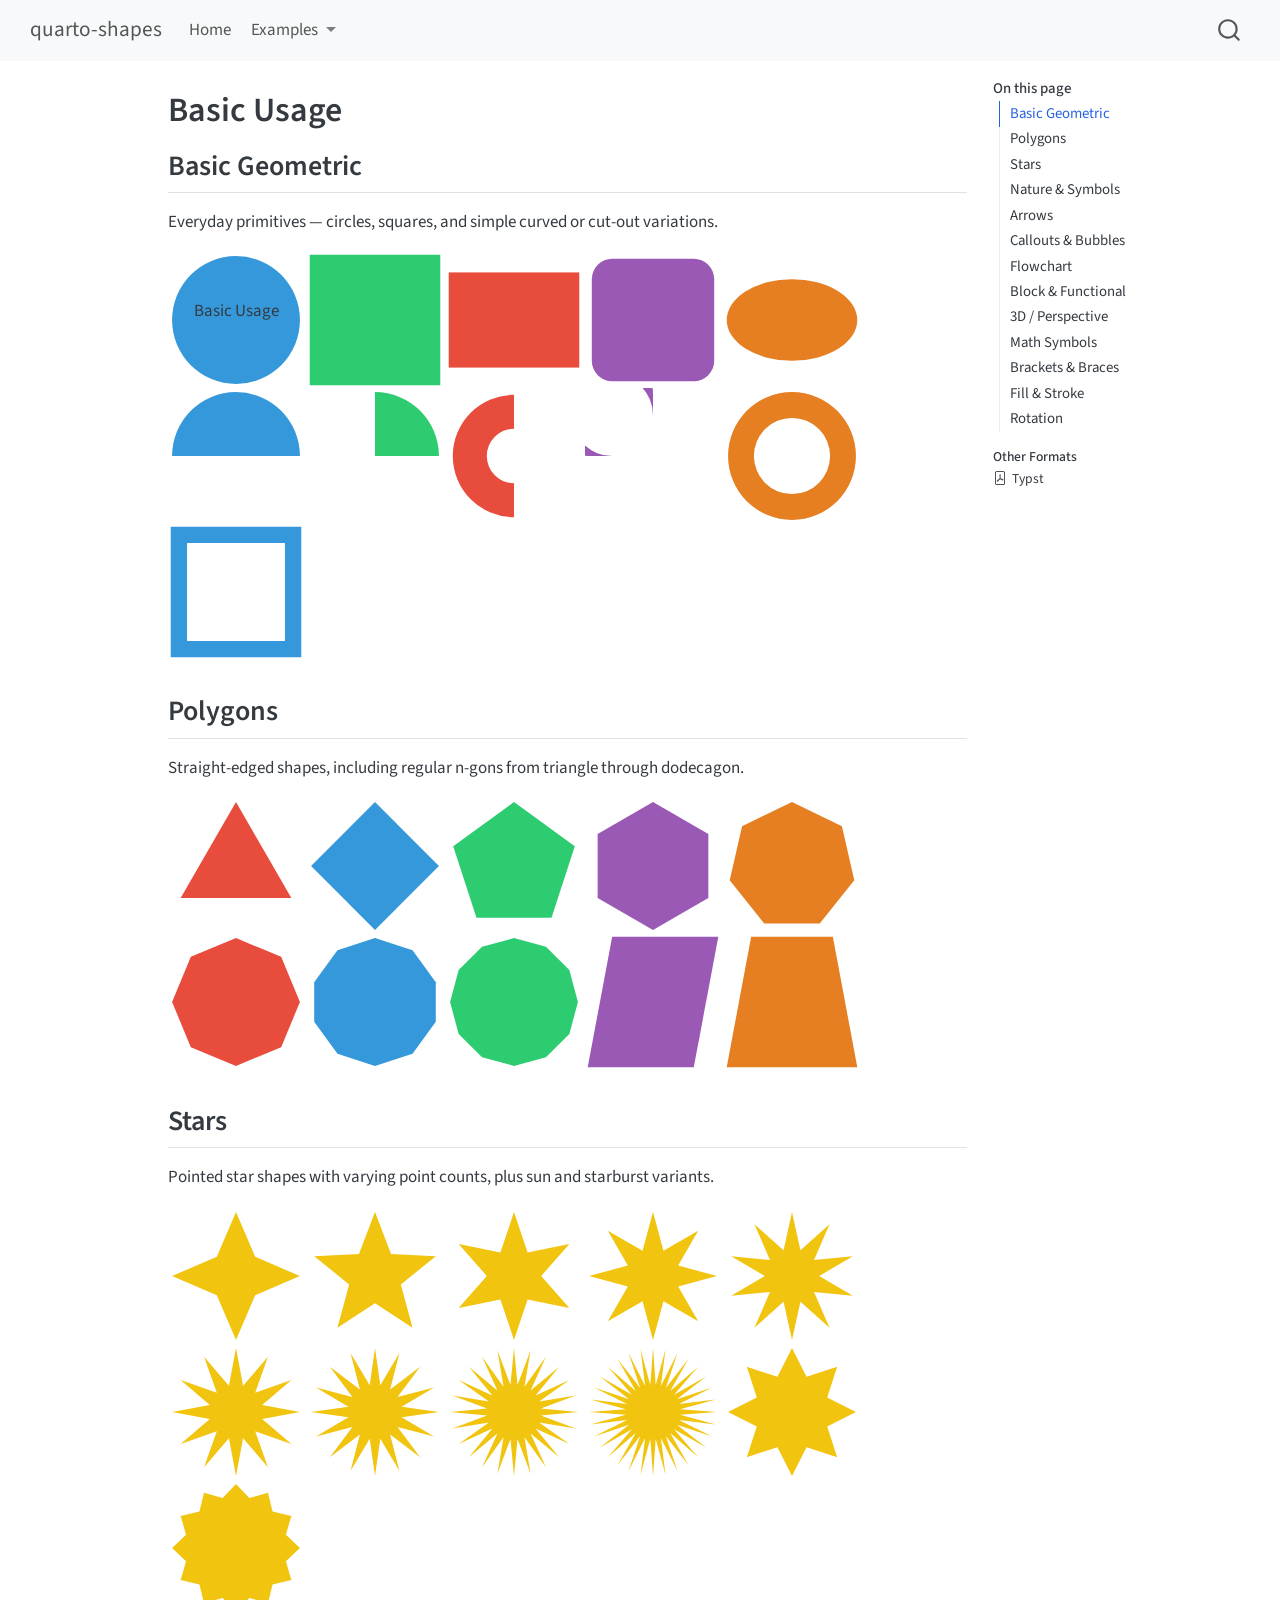
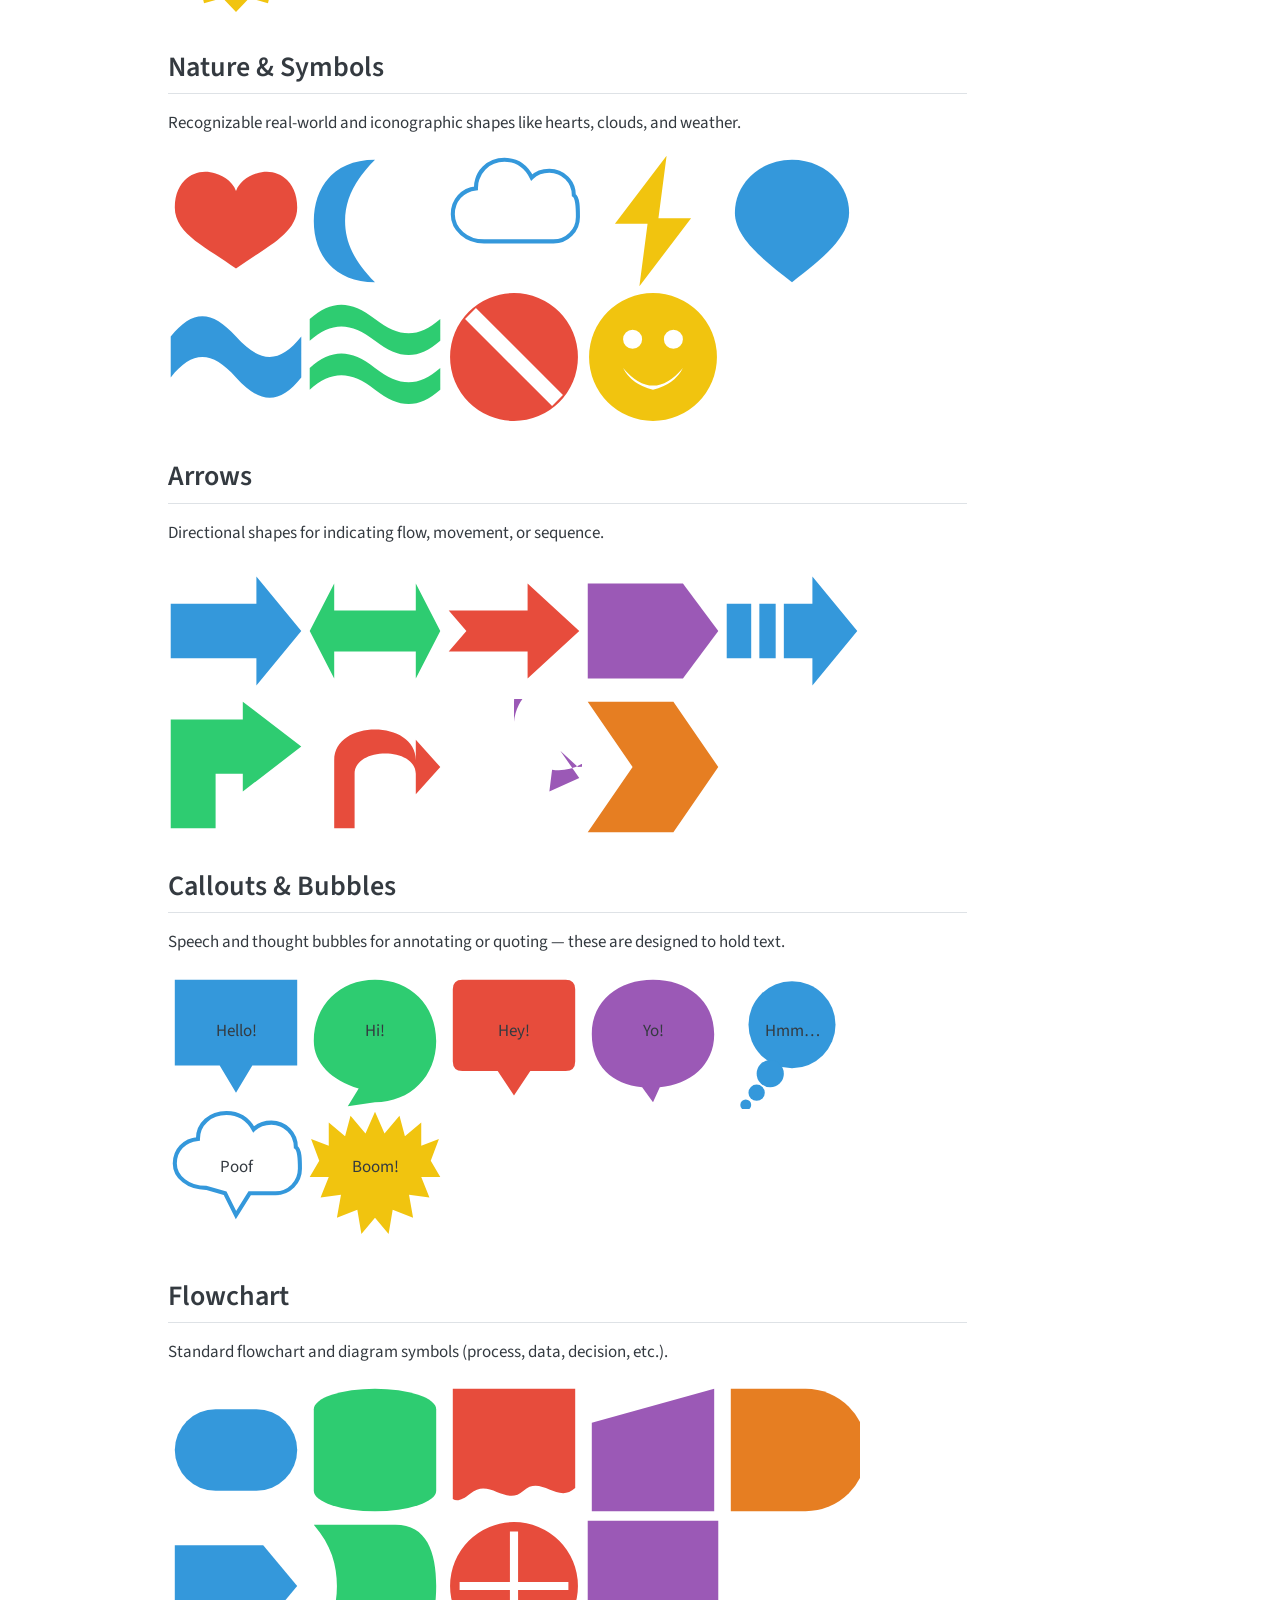
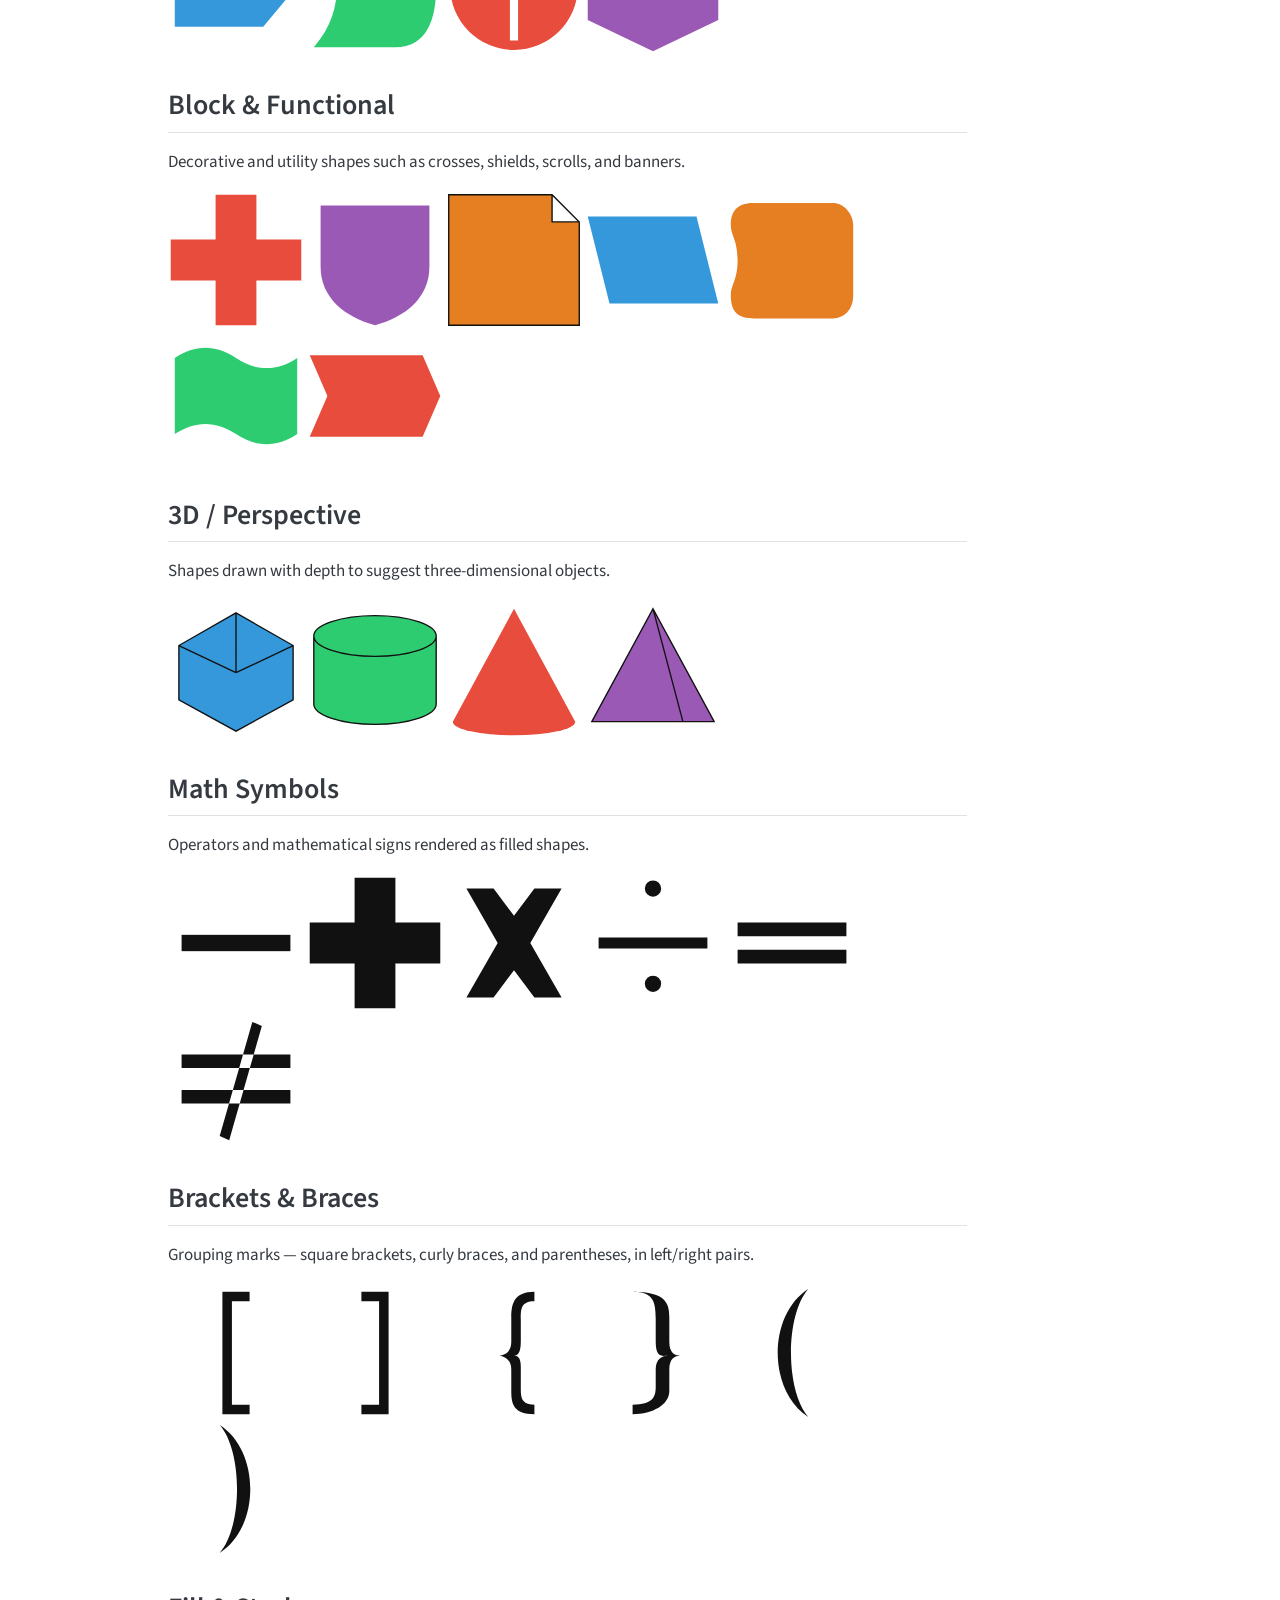
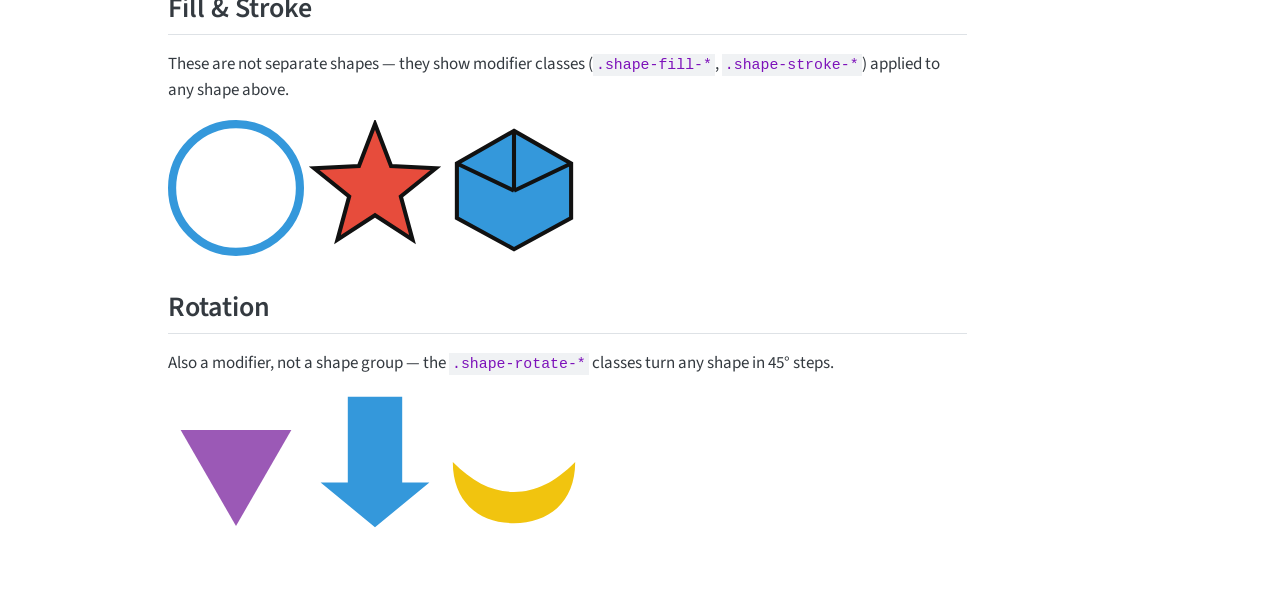
==== docs/examples/basic.html @ ed0cb7d3 "clean up docs" ====
<!DOCTYPE html>
<html xmlns="http://www.w3.org/1999/xhtml" lang="en" xml:lang="en"><head>

<meta charset="utf-8">
<meta name="generator" content="quarto-1.9.35">

<meta name="viewport" content="width=device-width, initial-scale=1.0, user-scalable=yes">


<title>Basic Usage – quarto-shapes</title>
<style>
/* Default styles provided by pandoc.
** See https://pandoc.org/MANUAL.html#variables-for-html for config info.
*/
code{white-space: pre-wrap;}
span.smallcaps{font-variant: small-caps;}
div.columns{display: flex; gap: min(4vw, 1.5em);}
div.column{flex: auto; overflow-x: auto;}
div.hanging-indent{margin-left: 1.5em; text-indent: -1.5em;}
ul.task-list{list-style: none;}
ul.task-list li input[type="checkbox"] {
  width: 0.8em;
  margin: 0 0.8em 0.2em -1em; /* quarto-specific, see https://github.com/quarto-dev/quarto-cli/issues/4556 */ 
  vertical-align: middle;
}
</style>


<script src="../site_libs/quarto-nav/quarto-nav.js"></script>
<script src="../site_libs/quarto-nav/headroom.min.js"></script>
<script src="../site_libs/clipboard/clipboard.min.js"></script>
<script src="../site_libs/quarto-search/autocomplete.umd.js"></script>
<script src="../site_libs/quarto-search/fuse.min.js"></script>
<script src="../site_libs/quarto-search/quarto-search.js"></script>
<meta name="quarto:offset" content="../">
<script src="../site_libs/quarto-html/quarto.js" type="module"></script>
<script src="../site_libs/quarto-html/tabsets/tabsets.js" type="module"></script>
<script src="../site_libs/quarto-html/popper.min.js"></script>
<script src="../site_libs/quarto-html/tippy.umd.min.js"></script>
<script src="../site_libs/quarto-html/anchor.min.js"></script>
<link href="../site_libs/quarto-html/tippy.css" rel="stylesheet">
<link href="../site_libs/quarto-html/quarto-syntax-highlighting-46f66b053e56abd73bb6e954d61a315b.css" rel="stylesheet" id="quarto-text-highlighting-styles">
<script src="../site_libs/bootstrap/bootstrap.min.js"></script>
<link href="../site_libs/bootstrap/bootstrap-icons.css" rel="stylesheet">
<link href="../site_libs/bootstrap/bootstrap-158031087360bce0ff56dc785ce39e06.min.css" rel="stylesheet" append-hash="true" id="quarto-bootstrap" data-mode="light">
<link href="../site_libs/quarto-contrib/shapes-0.1.0/shapes.css" rel="stylesheet">
<script id="quarto-search-options" type="application/json">{
  "location": "navbar",
  "copy-button": false,
  "collapse-after": 3,
  "panel-placement": "end",
  "type": "overlay",
  "limit": 50,
  "keyboard-shortcut": [
    "f",
    "/",
    "s"
  ],
  "show-item-context": false,
  "language": {
    "search-no-results-text": "No results",
    "search-matching-documents-text": "matching documents",
    "search-copy-link-title": "Copy link to search",
    "search-hide-matches-text": "Hide additional matches",
    "search-more-match-text": "more match in this document",
    "search-more-matches-text": "more matches in this document",
    "search-clear-button-title": "Clear",
    "search-text-placeholder": "",
    "search-detached-cancel-button-title": "Cancel",
    "search-submit-button-title": "Submit",
    "search-label": "Search"
  }
}</script>


</head>

<body class="nav-fixed quarto-light">

<div id="quarto-search-results"></div>
  <header id="quarto-header" class="headroom fixed-top">
    <nav class="navbar navbar-expand-lg " data-bs-theme="dark">
      <div class="navbar-container container-fluid">
      <div class="navbar-brand-container mx-auto">
    <a class="navbar-brand" href="../index.html">
    <span class="navbar-title">quarto-shapes</span>
    </a>
  </div>
            <div id="quarto-search" class="" title="Search"></div>
          <button class="navbar-toggler" type="button" data-bs-toggle="collapse" data-bs-target="#navbarCollapse" aria-controls="navbarCollapse" role="menu" aria-expanded="false" aria-label="Toggle navigation" onclick="if (window.quartoToggleHeadroom) { window.quartoToggleHeadroom(); }">
  <span class="navbar-toggler-icon"></span>
</button>
          <div class="collapse navbar-collapse" id="navbarCollapse">
            <ul class="navbar-nav navbar-nav-scroll me-auto">
  <li class="nav-item">
    <a class="nav-link" href="../index.html"> 
<span class="menu-text">Home</span></a>
  </li>  
  <li class="nav-item dropdown ">
    <a class="nav-link dropdown-toggle" href="#" id="nav-menu-examples" role="link" data-bs-toggle="dropdown" aria-expanded="false">
 <span class="menu-text">Examples</span>
    </a>
    <ul class="dropdown-menu" aria-labelledby="nav-menu-examples">    
        <li>
    <a class="dropdown-item" href="../examples/basic.html">
 <span class="dropdown-text">Basic Usage</span></a>
  </li>  
    </ul>
  </li>
</ul>
          </div> <!-- /navcollapse -->
            <div class="quarto-navbar-tools">
</div>
      </div> <!-- /container-fluid -->
    </nav>
</header>
<!-- content -->
<div id="quarto-content" class="quarto-container page-columns page-rows-contents page-layout-article page-navbar">
<!-- sidebar -->
<!-- margin-sidebar -->
    <div id="quarto-margin-sidebar" class="sidebar margin-sidebar">
        <nav id="TOC" role="doc-toc" class="toc-active">
    <h2 id="toc-title">On this page</h2>
   
  <ul>
  <li><a href="#basic-geometric" id="toc-basic-geometric" class="nav-link active" data-scroll-target="#basic-geometric">Basic Geometric</a></li>
  <li><a href="#polygons" id="toc-polygons" class="nav-link" data-scroll-target="#polygons">Polygons</a></li>
  <li><a href="#stars" id="toc-stars" class="nav-link" data-scroll-target="#stars">Stars</a></li>
  <li><a href="#nature-symbols" id="toc-nature-symbols" class="nav-link" data-scroll-target="#nature-symbols">Nature &amp; Symbols</a></li>
  <li><a href="#arrows" id="toc-arrows" class="nav-link" data-scroll-target="#arrows">Arrows</a></li>
  <li><a href="#callouts-bubbles" id="toc-callouts-bubbles" class="nav-link" data-scroll-target="#callouts-bubbles">Callouts &amp; Bubbles</a></li>
  <li><a href="#flowchart" id="toc-flowchart" class="nav-link" data-scroll-target="#flowchart">Flowchart</a></li>
  <li><a href="#block-functional" id="toc-block-functional" class="nav-link" data-scroll-target="#block-functional">Block &amp; Functional</a></li>
  <li><a href="#d-perspective" id="toc-d-perspective" class="nav-link" data-scroll-target="#d-perspective">3D / Perspective</a></li>
  <li><a href="#math-symbols" id="toc-math-symbols" class="nav-link" data-scroll-target="#math-symbols">Math Symbols</a></li>
  <li><a href="#brackets-braces" id="toc-brackets-braces" class="nav-link" data-scroll-target="#brackets-braces">Brackets &amp; Braces</a></li>
  <li><a href="#fill-stroke" id="toc-fill-stroke" class="nav-link" data-scroll-target="#fill-stroke">Fill &amp; Stroke</a></li>
  <li><a href="#rotation" id="toc-rotation" class="nav-link" data-scroll-target="#rotation">Rotation</a></li>
  </ul>
<div class="quarto-alternate-formats"><h2>Other Formats</h2><ul><li><a href="basic.pdf"><i class="bi bi-file-pdf"></i>Typst</a></li></ul></div></nav>
    </div>
<!-- main -->
<main class="content" id="quarto-document-content">

<header id="title-block-header" class="quarto-title-block default">
<div class="quarto-title">
<h1 class="title">Basic Usage</h1>
</div>



<div class="quarto-title-meta">

    
  
    
  </div>
  


</header>


<section id="basic-geometric" class="level2">
<h2 class="anchored" data-anchor-id="basic-geometric">Basic Geometric</h2>
<p>Everyday primitives — circles, squares, and simple curved or cut-out variations.</p>
<div class="shape-wrapper shape-circle shape-fill-blue shape-md"><svg class="shape-svg" viewbox="0 0 100 100" xmlns="http://www.w3.org/2000/svg"><circle cx="50" cy="50" r="47" class="shape-path"></circle></svg><div class="shape-content">
<p>Basic Usage</p>
</div></div>
<div class="shape-wrapper shape-square shape-fill-green shape-md"><svg class="shape-svg" viewbox="0 0 100 100" xmlns="http://www.w3.org/2000/svg"><rect x="2" y="2" width="96" height="96" class="shape-path"></rect></svg><div class="shape-content">
</div></div>
<div class="shape-wrapper shape-rectangle shape-fill-red shape-md"><svg class="shape-svg" viewbox="0 0 100 100" xmlns="http://www.w3.org/2000/svg"><rect x="2" y="15" width="96" height="70" class="shape-path"></rect></svg><div class="shape-content">
</div></div>
<div class="shape-wrapper shape-rounded-square shape-fill-purple shape-md"><svg class="shape-svg" viewbox="0 0 100 100" xmlns="http://www.w3.org/2000/svg"><rect x="5" y="5" width="90" height="90" rx="15" ry="15" class="shape-path"></rect></svg><div class="shape-content">
</div></div>
<div class="shape-wrapper shape-oval shape-fill-orange shape-md"><svg class="shape-svg" viewbox="0 0 100 100" xmlns="http://www.w3.org/2000/svg"><ellipse cx="50" cy="50" rx="48" ry="30" class="shape-path"></ellipse></svg><div class="shape-content">
</div></div>
<div class="shape-wrapper shape-semicircle shape-fill-blue shape-md"><svg class="shape-svg" viewbox="0 0 100 100" xmlns="http://www.w3.org/2000/svg"><path d="M3,50 A47,47 0 0,1 97,50 Z" class="shape-path"></path></svg><div class="shape-content">
</div></div>
<div class="shape-wrapper shape-pie shape-fill-green shape-md"><svg class="shape-svg" viewbox="0 0 100 100" xmlns="http://www.w3.org/2000/svg"><path d="M50,50 L50,3 A47,47 0 0,1 97,50 Z" class="shape-path"></path></svg><div class="shape-content">
</div></div>
<div class="shape-wrapper shape-arc shape-fill-red shape-md"><svg class="shape-svg" viewbox="0 0 100 100" xmlns="http://www.w3.org/2000/svg"><path d="M50,5 A45,45 0 0,0 50,95 L50,70 A20,20 0 0,1 50,30 Z" class="shape-path"></path></svg><div class="shape-content">
</div></div>
<div class="shape-wrapper shape-block-arc shape-fill-purple shape-md"><svg class="shape-svg" viewbox="0 0 100 100" xmlns="http://www.w3.org/2000/svg"><path d="M50,5 A45,45 0 1,0 5,50 L20,50 A30,30 0 1,1 50,20 Z" class="shape-path"></path></svg><div class="shape-content">
</div></div>
<div class="shape-wrapper shape-donut shape-fill-orange shape-md"><svg class="shape-svg" viewbox="0 0 100 100" xmlns="http://www.w3.org/2000/svg"><path fill-rule="evenodd" d="M50,3 A47,47 0 1,1 50,97 A47,47 0 1,1 50,3 M50,22 A28,28 0 1,0 50,78 A28,28 0 1,0 50,22" class="shape-path"></path></svg><div class="shape-content">
</div></div>
<div class="shape-wrapper shape-frame shape-fill-blue shape-md"><svg class="shape-svg" viewbox="0 0 100 100" xmlns="http://www.w3.org/2000/svg"><path fill-rule="evenodd" d="M2,2 L98,2 L98,98 L2,98 Z M14,14 L86,14 L86,86 L14,86 Z" class="shape-path"></path></svg><div class="shape-content">
</div></div>
</section>
<section id="polygons" class="level2">
<h2 class="anchored" data-anchor-id="polygons">Polygons</h2>
<p>Straight-edged shapes, including regular n-gons from triangle through dodecagon.</p>
<div class="shape-wrapper shape-triangle shape-fill-red shape-md"><svg class="shape-svg" viewbox="0 0 100 100" xmlns="http://www.w3.org/2000/svg"><polygon points="50.0,3.0 90.7,73.5 9.3,73.5" class="shape-path"></polygon></svg><div class="shape-content">
</div></div>
<div class="shape-wrapper shape-diamond shape-fill-blue shape-md"><svg class="shape-svg" viewbox="0 0 100 100" xmlns="http://www.w3.org/2000/svg"><polygon points="50.0,3.0 97.0,50.0 50.0,97.0 3.0,50.0" class="shape-path"></polygon></svg><div class="shape-content">
</div></div>
<div class="shape-wrapper shape-pentagon shape-fill-green shape-md"><svg class="shape-svg" viewbox="0 0 100 100" xmlns="http://www.w3.org/2000/svg"><polygon points="50.0,3.0 94.7,35.5 77.6,88.0 22.4,88.0 5.3,35.5" class="shape-path"></polygon></svg><div class="shape-content">
</div></div>
<div class="shape-wrapper shape-hexagon shape-fill-purple shape-md"><svg class="shape-svg" viewbox="0 0 100 100" xmlns="http://www.w3.org/2000/svg"><polygon points="50.0,3.0 90.7,26.5 90.7,73.5 50.0,97.0 9.3,73.5 9.3,26.5" class="shape-path"></polygon></svg><div class="shape-content">
</div></div>
<div class="shape-wrapper shape-heptagon shape-fill-orange shape-md"><svg class="shape-svg" viewbox="0 0 100 100" xmlns="http://www.w3.org/2000/svg"><polygon points="50.0,3.0 86.7,20.7 95.8,60.5 70.4,92.3 29.6,92.3 4.2,60.5 13.3,20.7" class="shape-path"></polygon></svg><div class="shape-content">
</div></div>
<div class="shape-wrapper shape-octagon shape-fill-red shape-md"><svg class="shape-svg" viewbox="0 0 100 100" xmlns="http://www.w3.org/2000/svg"><polygon points="50.0,3.0 83.2,16.8 97.0,50.0 83.2,83.2 50.0,97.0 16.8,83.2 3.0,50.0 16.8,16.8" class="shape-path"></polygon></svg><div class="shape-content">
</div></div>
<div class="shape-wrapper shape-decagon shape-fill-blue shape-md"><svg class="shape-svg" viewbox="0 0 100 100" xmlns="http://www.w3.org/2000/svg"><polygon points="50.0,3.0 77.6,12.0 94.7,35.5 94.7,64.5 77.6,88.0 50.0,97.0 22.4,88.0 5.3,64.5 5.3,35.5 22.4,12.0" class="shape-path"></polygon></svg><div class="shape-content">
</div></div>
<div class="shape-wrapper shape-dodecagon shape-fill-green shape-md"><svg class="shape-svg" viewbox="0 0 100 100" xmlns="http://www.w3.org/2000/svg"><polygon points="50.0,3.0 73.5,9.3 90.7,26.5 97.0,50.0 90.7,73.5 73.5,90.7 50.0,97.0 26.5,90.7 9.3,73.5 3.0,50.0 9.3,26.5 26.5,9.3" class="shape-path"></polygon></svg><div class="shape-content">
</div></div>
<div class="shape-wrapper shape-parallelogram shape-fill-purple shape-md"><svg class="shape-svg" viewbox="0 0 100 100" xmlns="http://www.w3.org/2000/svg"><polygon points="20,2 98,2 80,98 2,98" class="shape-path"></polygon></svg><div class="shape-content">
</div></div>
<div class="shape-wrapper shape-trapezoid shape-fill-orange shape-md"><svg class="shape-svg" viewbox="0 0 100 100" xmlns="http://www.w3.org/2000/svg"><polygon points="20,2 80,2 98,98 2,98" class="shape-path"></polygon></svg><div class="shape-content">
</div></div>
</section>
<section id="stars" class="level2">
<h2 class="anchored" data-anchor-id="stars">Stars</h2>
<p>Pointed star shapes with varying point counts, plus sun and starburst variants.</p>
<div class="shape-wrapper shape-star-4 shape-fill-yellow shape-md"><svg class="shape-svg" viewbox="0 0 100 100" xmlns="http://www.w3.org/2000/svg"><polygon points="50.0,3.0 64.1,35.9 97.0,50.0 64.1,64.1 50.0,97.0 35.9,64.1 3.0,50.0 35.9,35.9" class="shape-path"></polygon></svg><div class="shape-content">
</div></div>
<div class="shape-wrapper shape-star shape-fill-yellow shape-md"><svg class="shape-svg" viewbox="0 0 100 100" xmlns="http://www.w3.org/2000/svg"><polygon points="50.0,3.0 61.8,33.8 94.7,35.5 69.0,56.2 77.6,88.0 50.0,70.0 22.4,88.0 31.0,56.2 5.3,35.5 38.2,33.8" class="shape-path"></polygon></svg><div class="shape-content">
</div></div>
<div class="shape-wrapper shape-star-6 shape-fill-yellow shape-md"><svg class="shape-svg" viewbox="0 0 100 100" xmlns="http://www.w3.org/2000/svg"><polygon points="50.0,3.0 60.0,32.7 90.7,26.5 70.0,50.0 90.7,73.5 60.0,67.3 50.0,97.0 40.0,67.3 9.3,73.5 30.0,50.0 9.3,26.5 40.0,32.7" class="shape-path"></polygon></svg><div class="shape-content">
</div></div>
<div class="shape-wrapper shape-star-8 shape-fill-yellow shape-md"><svg class="shape-svg" viewbox="0 0 100 100" xmlns="http://www.w3.org/2000/svg"><polygon points="50.0,3.0 57.7,31.5 83.2,16.8 68.5,42.3 97.0,50.0 68.5,57.7 83.2,83.2 57.7,68.5 50.0,97.0 42.3,68.5 16.8,83.2 31.5,57.7 3.0,50.0 31.5,42.3 16.8,16.8 42.3,31.5" class="shape-path"></polygon></svg><div class="shape-content">
</div></div>
<div class="shape-wrapper shape-star-10 shape-fill-yellow shape-md"><svg class="shape-svg" viewbox="0 0 100 100" xmlns="http://www.w3.org/2000/svg"><polygon points="50.0,3.0 56.2,31.0 77.6,12.0 66.2,38.2 94.7,35.5 70.0,50.0 94.7,64.5 66.2,61.8 77.6,88.0 56.2,69.0 50.0,97.0 43.8,69.0 22.4,88.0 33.8,61.8 5.3,64.5 30.0,50.0 5.3,35.5 33.8,38.2 22.4,12.0 43.8,31.0" class="shape-path"></polygon></svg><div class="shape-content">
</div></div>
<div class="shape-wrapper shape-star-12 shape-fill-yellow shape-md"><svg class="shape-svg" viewbox="0 0 100 100" xmlns="http://www.w3.org/2000/svg"><polygon points="50.0,3.0 55.2,30.7 73.5,9.3 64.1,35.9 90.7,26.5 69.3,44.8 97.0,50.0 69.3,55.2 90.7,73.5 64.1,64.1 73.5,90.7 55.2,69.3 50.0,97.0 44.8,69.3 26.5,90.7 35.9,64.1 9.3,73.5 30.7,55.2 3.0,50.0 30.7,44.8 9.3,26.5 35.9,35.9 26.5,9.3 44.8,30.7" class="shape-path"></polygon></svg><div class="shape-content">
</div></div>
<div class="shape-wrapper shape-star-16 shape-fill-yellow shape-md"><svg class="shape-svg" viewbox="0 0 100 100" xmlns="http://www.w3.org/2000/svg"><polygon points="50.0,3.0 53.9,30.4 68.0,6.6 61.1,33.4 83.2,16.8 66.6,38.9 93.4,32.0 69.6,46.1 97.0,50.0 69.6,53.9 93.4,68.0 66.6,61.1 83.2,83.2 61.1,66.6 68.0,93.4 53.9,69.6 50.0,97.0 46.1,69.6 32.0,93.4 38.9,66.6 16.8,83.2 33.4,61.1 6.6,68.0 30.4,53.9 3.0,50.0 30.4,46.1 6.6,32.0 33.4,38.9 16.8,16.8 38.9,33.4 32.0,6.6 46.1,30.4" class="shape-path"></polygon></svg><div class="shape-content">
</div></div>
<div class="shape-wrapper shape-star-24 shape-fill-yellow shape-md"><svg class="shape-svg" viewbox="0 0 100 100" xmlns="http://www.w3.org/2000/svg"><polygon points="50.0,3.0 52.6,30.2 62.2,4.6 57.7,31.5 73.5,9.3 62.2,34.1 83.2,16.8 65.9,37.8 90.7,26.5 68.5,42.3 95.4,37.8 69.8,47.4 97.0,50.0 69.8,52.6 95.4,62.2 68.5,57.7 90.7,73.5 65.9,62.2 83.2,83.2 62.2,65.9 73.5,90.7 57.7,68.5 62.2,95.4 52.6,69.8 50.0,97.0 47.4,69.8 37.8,95.4 42.3,68.5 26.5,90.7 37.8,65.9 16.8,83.2 34.1,62.2 9.3,73.5 31.5,57.7 4.6,62.2 30.2,52.6 3.0,50.0 30.2,47.4 4.6,37.8 31.5,42.3 9.3,26.5 34.1,37.8 16.8,16.8 37.8,34.1 26.5,9.3 42.3,31.5 37.8,4.6 47.4,30.2" class="shape-path"></polygon></svg><div class="shape-content">
</div></div>
<div class="shape-wrapper shape-star-32 shape-fill-yellow shape-md"><svg class="shape-svg" viewbox="0 0 100 100" xmlns="http://www.w3.org/2000/svg"><polygon points="50.0,3.0 52.0,30.1 59.2,3.9 55.8,30.9 68.0,6.6 59.4,32.4 76.1,10.9 62.7,34.5 83.2,16.8 65.5,37.3 89.1,23.9 67.6,40.6 93.4,32.0 69.1,44.2 96.1,40.8 69.9,48.0 97.0,50.0 69.9,52.0 96.1,59.2 69.1,55.8 93.4,68.0 67.6,59.4 89.1,76.1 65.5,62.7 83.2,83.2 62.7,65.5 76.1,89.1 59.4,67.6 68.0,93.4 55.8,69.1 59.2,96.1 52.0,69.9 50.0,97.0 48.0,69.9 40.8,96.1 44.2,69.1 32.0,93.4 40.6,67.6 23.9,89.1 37.3,65.5 16.8,83.2 34.5,62.7 10.9,76.1 32.4,59.4 6.6,68.0 30.9,55.8 3.9,59.2 30.1,52.0 3.0,50.0 30.1,48.0 3.9,40.8 30.9,44.2 6.6,32.0 32.4,40.6 10.9,23.9 34.5,37.3 16.8,16.8 37.3,34.5 23.9,10.9 40.6,32.4 32.0,6.6 44.2,30.9 40.8,3.9 48.0,30.1" class="shape-path"></polygon></svg><div class="shape-content">
</div></div>
<div class="shape-wrapper shape-sun shape-fill-yellow shape-md"><svg class="shape-svg" viewbox="0 0 100 100" xmlns="http://www.w3.org/2000/svg"><polygon points="50.0,3.0 60.7,24.1 83.2,16.8 75.9,39.3 97.0,50.0 75.9,60.7 83.2,83.2 60.7,75.9 50.0,97.0 39.3,75.9 16.8,83.2 24.1,60.7 3.0,50.0 24.1,39.3 16.8,16.8 39.3,24.1" class="shape-path"></polygon></svg><div class="shape-content">
</div></div>
<div class="shape-wrapper shape-starburst shape-fill-yellow shape-md"><svg class="shape-svg" viewbox="0 0 100 100" xmlns="http://www.w3.org/2000/svg"><polygon points="50.0,3.0 59.8,13.3 73.5,9.3 76.9,23.1 90.7,26.5 86.7,40.2 97.0,50.0 86.7,59.8 90.7,73.5 76.9,76.9 73.5,90.7 59.8,86.7 50.0,97.0 40.2,86.7 26.5,90.7 23.1,76.9 9.3,73.5 13.3,59.8 3.0,50.0 13.3,40.2 9.3,26.5 23.1,23.1 26.5,9.3 40.2,13.3" class="shape-path"></polygon></svg><div class="shape-content">
</div></div>
</section>
<section id="nature-symbols" class="level2">
<h2 class="anchored" data-anchor-id="nature-symbols">Nature &amp; Symbols</h2>
<p>Recognizable real-world and iconographic shapes like hearts, clouds, and weather.</p>
<div class="shape-wrapper shape-heart shape-fill-red shape-md"><svg class="shape-svg" viewbox="0 0 100 100" xmlns="http://www.w3.org/2000/svg"><path d="M50,85 C30,70 5,60 5,40 C5,20 20,10 35,15 C42,17 48,22 50,28 C52,22 58,17 65,15 C80,10 95,20 95,40 C95,60 70,70 50,85 Z" class="shape-path"></path></svg><div class="shape-content">
</div></div>
<div class="shape-wrapper shape-moon shape-fill-blue shape-md"><svg class="shape-svg" viewbox="0 0 100 100" xmlns="http://www.w3.org/2000/svg"><path d="M50,5 C20,5 5,25 5,50 C5,75 20,95 50,95 C35,80 28,66 28,50 C28,34 35,20 50,5 Z" class="shape-path"></path></svg><div class="shape-content">
</div></div>
<div class="shape-wrapper shape-cloud shape-fill-white shape-stroke-blue shape-stroke-md shape-md"><svg class="shape-svg" viewbox="0 0 100 100" xmlns="http://www.w3.org/2000/svg"><path d="M28,65 C15,65 5,56 5,45 C5,35 12,27 22,26 C22,14 31,5 43,5 C52,5 59,10 63,18 C66,15 71,13 76,13 C86,13 94,21 94,31 C97,33 97,40 97,47 C97,57 89,65 79,65 Z" class="shape-path"></path></svg><div class="shape-content">
</div></div>
<div class="shape-wrapper shape-lightning shape-fill-yellow shape-md"><svg class="shape-svg" viewbox="0 0 100 100" xmlns="http://www.w3.org/2000/svg"><polygon points="60,2 22,52 46,52 40,98 78,48 54,48" class="shape-path"></polygon></svg><div class="shape-content">
</div></div>
<div class="shape-wrapper shape-teardrop shape-fill-blue shape-md"><svg class="shape-svg" viewbox="0 0 100 100" xmlns="http://www.w3.org/2000/svg"><path d="M50,95 C28,78 8,62 8,44 C8,22 27,5 50,5 C73,5 92,22 92,44 C92,62 72,78 50,95 Z" class="shape-path"></path></svg><div class="shape-content">
</div></div>
<div class="shape-wrapper shape-wave shape-fill-blue shape-md"><svg class="shape-svg" viewbox="0 0 100 100" xmlns="http://www.w3.org/2000/svg"><path d="M2,35 C18,15 32,15 50,35 C68,55 82,55 98,35 L98,65 C82,85 68,85 50,65 C32,45 18,45 2,65 Z" class="shape-path"></path></svg><div class="shape-content">
</div></div>
<div class="shape-wrapper shape-double-wave shape-fill-green shape-md"><svg class="shape-svg" viewbox="0 0 100 100" xmlns="http://www.w3.org/2000/svg"><path d="M2,22 C18,8 32,8 50,22 C68,36 82,36 98,22 L98,38 C82,52 68,52 50,38 C32,24 18,24 2,38 Z M2,58 C18,44 32,44 50,58 C68,72 82,72 98,58 L98,74 C82,88 68,88 50,74 C32,60 18,60 2,74 Z" class="shape-path"></path></svg><div class="shape-content">
</div></div>
<div class="shape-wrapper shape-no-symbol shape-fill-red shape-md"><svg class="shape-svg" viewbox="0 0 100 100" xmlns="http://www.w3.org/2000/svg"><path fill-rule="evenodd" d="M50,3 A47,47 0 1,0 50,97 A47,47 0 1,0 50,3 M14,22 L22,14 L86,78 L78,86 Z" class="shape-path"></path></svg><div class="shape-content">
</div></div>
<div class="shape-wrapper shape-smiley shape-fill-yellow shape-md"><svg class="shape-svg" viewbox="0 0 100 100" xmlns="http://www.w3.org/2000/svg"><path fill-rule="evenodd" d="M50,3 A47,47 0 1,0 50,97 A47,47 0 1,0 50,3 M35,30 A7,7 0 1,0 35,44 A7,7 0 1,0 35,30 M65,30 A7,7 0 1,0 65,44 A7,7 0 1,0 65,30 M28,58 Q50,84 72,58 Q66,70 50,74 Q34,70 28,58 Z" class="shape-path"></path></svg><div class="shape-content">
</div></div>
</section>
<section id="arrows" class="level2">
<h2 class="anchored" data-anchor-id="arrows">Arrows</h2>
<p>Directional shapes for indicating flow, movement, or sequence.</p>
<div class="shape-wrapper shape-arrow shape-fill-blue shape-md"><svg class="shape-svg" viewbox="0 0 100 100" xmlns="http://www.w3.org/2000/svg"><polygon points="2,30 65,30 65,10 98,50 65,90 65,70 2,70" class="shape-path"></polygon></svg><div class="shape-content">
</div></div>
<div class="shape-wrapper shape-arrow-double shape-fill-green shape-md"><svg class="shape-svg" viewbox="0 0 100 100" xmlns="http://www.w3.org/2000/svg"><polygon points="2,50 20,15 20,35 80,35 80,15 98,50 80,85 80,65 20,65 20,85" class="shape-path"></polygon></svg><div class="shape-content">
</div></div>
<div class="shape-wrapper shape-notched-arrow shape-fill-red shape-md"><svg class="shape-svg" viewbox="0 0 100 100" xmlns="http://www.w3.org/2000/svg"><polygon points="2,35 60,35 60,15 98,50 60,85 60,65 2,65 15,50" class="shape-path"></polygon></svg><div class="shape-content">
</div></div>
<div class="shape-wrapper shape-pentagon-arrow shape-fill-purple shape-md"><svg class="shape-svg" viewbox="0 0 100 100" xmlns="http://www.w3.org/2000/svg"><polygon points="2,15 72,15 98,50 72,85 2,85" class="shape-path"></polygon></svg><div class="shape-content">
</div></div>
<div class="shape-wrapper shape-arrow-striped shape-fill-blue shape-md"><svg class="shape-svg" viewbox="0 0 100 100" xmlns="http://www.w3.org/2000/svg"><path fill-rule="evenodd" d="M2,30 L65,30 L65,10 L98,50 L65,90 L65,70 L2,70 Z M20,30 L26,30 L26,70 L20,70 Z M38,30 L44,30 L44,70 L38,70 Z" class="shape-path"></path></svg><div class="shape-content">
</div></div>
<div class="shape-wrapper shape-arrow-bent shape-fill-green shape-md"><svg class="shape-svg" viewbox="0 0 100 100" xmlns="http://www.w3.org/2000/svg"><polygon points="2,15 55,15 55,2 98,35 55,68 55,55 35,55 35,95 2,95" class="shape-path"></polygon></svg><div class="shape-content">
</div></div>
<div class="shape-wrapper shape-arrow-uturn shape-fill-red shape-md"><svg class="shape-svg" viewbox="0 0 100 100" xmlns="http://www.w3.org/2000/svg"><path d="M20,95 L20,45 C20,15 80,15 80,45 L80,30 L98,50 L80,70 L80,55 C80,35 35,35 35,55 L35,95 Z" class="shape-path"></path></svg><div class="shape-content">
</div></div>
<div class="shape-wrapper shape-arrow-circular shape-fill-purple shape-md"><svg class="shape-svg" viewbox="0 0 100 100" xmlns="http://www.w3.org/2000/svg"><path d="M50,3 A47,47 0 1,1 97,50 L84,38 L98,58 L76,68 L78,52 A33,33 0 1,0 50,17 Z" class="shape-path"></path></svg><div class="shape-content">
</div></div>
<div class="shape-wrapper shape-chevron shape-fill-orange shape-md"><svg class="shape-svg" viewbox="0 0 100 100" xmlns="http://www.w3.org/2000/svg"><polygon points="2,2 65,2 98,50 65,98 2,98 35,50" class="shape-path"></polygon></svg><div class="shape-content">
</div></div>
</section>
<section id="callouts-bubbles" class="level2">
<h2 class="anchored" data-anchor-id="callouts-bubbles">Callouts &amp; Bubbles</h2>
<p>Speech and thought bubbles for annotating or quoting — these are designed to hold text.</p>
<div class="shape-wrapper shape-speech-bubble shape-fill-blue shape-md"><svg class="shape-svg" viewbox="0 0 100 100" xmlns="http://www.w3.org/2000/svg"><path d="M5,5 L95,5 L95,68 L62,68 L50,88 L38,68 L5,68 Z" class="shape-path"></path></svg><div class="shape-content">
<p>Hello!</p>
</div></div>
<div class="shape-wrapper shape-callout-round shape-fill-green shape-md"><svg class="shape-svg" viewbox="0 0 100 100" xmlns="http://www.w3.org/2000/svg"><path d="M50,5 C76,5 95,24 95,50 C95,76 76,95 50,95 L30,98 L38,85 C18,79 5,66 5,50 C5,24 24,5 50,5 Z" class="shape-path"></path></svg><div class="shape-content">
<p>Hi!</p>
</div></div>
<div class="shape-wrapper shape-callout-rounded shape-fill-red shape-md"><svg class="shape-svg" viewbox="0 0 100 100" xmlns="http://www.w3.org/2000/svg"><path d="M12,5 Q5,5 5,12 L5,65 Q5,72 12,72 L38,72 L50,90 L62,72 L88,72 Q95,72 95,65 L95,12 Q95,5 88,5 Z" class="shape-path"></path></svg><div class="shape-content">
<p>Hey!</p>
</div></div>
<div class="shape-wrapper shape-callout-oval shape-fill-purple shape-md"><svg class="shape-svg" viewbox="0 0 100 100" xmlns="http://www.w3.org/2000/svg"><path d="M50,5 C75,5 95,20 95,45 C95,68 77,82 55,84 L50,95 L42,84 C20,82 5,68 5,45 C5,20 25,5 50,5 Z" class="shape-path"></path></svg><div class="shape-content">
<p>Yo!</p>
</div></div>
<div class="shape-wrapper shape-callout-thought shape-fill-blue shape-md"><svg class="shape-svg" viewbox="0 0 100 100" xmlns="http://www.w3.org/2000/svg"><circle cx="50" cy="38" r="32" class="shape-path"></circle><circle cx="34" cy="74" r="10" class="shape-path"></circle><circle cx="24" cy="88" r="6" class="shape-path"></circle><circle cx="16" cy="97" r="4" class="shape-path"></circle></svg><div class="shape-content">
<p>Hmm…</p>
</div></div>
<div class="shape-wrapper shape-callout-cloud shape-fill-white shape-stroke-blue shape-stroke-md shape-md"><svg class="shape-svg" viewbox="0 0 100 100" xmlns="http://www.w3.org/2000/svg"><path d="M28,58 C15,58 5,50 5,40 C5,30 12,23 22,22 C22,11 31,3 43,3 C52,3 59,8 63,15 C66,12 71,10 76,10 C86,10 94,18 94,28 C97,30 97,37 97,44 C97,54 89,62 79,62 L60,62 L50,78 L42,62 Z" class="shape-path"></path></svg><div class="shape-content">
<p>Poof</p>
</div></div>
<div class="shape-wrapper shape-callout-explosion shape-fill-yellow shape-md"><svg class="shape-svg" viewbox="0 0 100 100" xmlns="http://www.w3.org/2000/svg"><polygon points="50,2 57,18 68,5 72,20 84,10 84,27 97,22 91,38 98,50 84,50 90,65 75,63 78,80 63,74 60,92 50,80 40,92 37,74 22,80 25,63 10,65 16,50 2,50 9,38 3,22 16,27 16,10 28,20 32,5 43,18" class="shape-path"></polygon></svg><div class="shape-content">
<p>Boom!</p>
</div></div>
</section>
<section id="flowchart" class="level2">
<h2 class="anchored" data-anchor-id="flowchart">Flowchart</h2>
<p>Standard flowchart and diagram symbols (process, data, decision, etc.).</p>
<div class="shape-wrapper shape-terminator shape-fill-blue shape-md"><svg class="shape-svg" viewbox="0 0 100 100" xmlns="http://www.w3.org/2000/svg"><rect x="5" y="20" width="90" height="60" rx="30" ry="30" class="shape-path"></rect></svg><div class="shape-content">
</div></div>
<div class="shape-wrapper shape-cylinder shape-fill-green shape-md"><svg class="shape-svg" viewbox="0 0 100 100" xmlns="http://www.w3.org/2000/svg"><path d="M5,20 A45,15 0 0,1 95,20 L95,80 A45,15 0 0,1 5,80 Z" class="shape-path"></path></svg><div class="shape-content">
</div></div>
<div class="shape-wrapper shape-document shape-fill-red shape-md"><svg class="shape-svg" viewbox="0 0 100 100" xmlns="http://www.w3.org/2000/svg"><path d="M5,5 L95,5 L95,78 C82,90 70,68 57,80 C44,92 32,70 18,82 C12,87 8,88 5,86 Z" class="shape-path"></path></svg><div class="shape-content">
</div></div>
<div class="shape-wrapper shape-manual-input shape-fill-purple shape-md"><svg class="shape-svg" viewbox="0 0 100 100" xmlns="http://www.w3.org/2000/svg"><polygon points="5,30 95,5 95,95 5,95" class="shape-path"></polygon></svg><div class="shape-content">
</div></div>
<div class="shape-wrapper shape-delay shape-fill-orange shape-md"><svg class="shape-svg" viewbox="0 0 100 100" xmlns="http://www.w3.org/2000/svg"><path d="M5,5 L60,5 A45,45 0 0,1 60,95 L5,95 Z" class="shape-path"></path></svg><div class="shape-content">
</div></div>
<div class="shape-wrapper shape-display shape-fill-blue shape-md"><svg class="shape-svg" viewbox="0 0 100 100" xmlns="http://www.w3.org/2000/svg"><path d="M5,20 L70,20 L95,50 L70,80 L5,80 Z" class="shape-path"></path></svg><div class="shape-content">
</div></div>
<div class="shape-wrapper shape-stored-data shape-fill-green shape-md"><svg class="shape-svg" viewbox="0 0 100 100" xmlns="http://www.w3.org/2000/svg"><path d="M5,5 L65,5 C88,5 95,25 95,50 C95,75 88,95 65,95 L5,95 C18,80 22,65 22,50 C22,35 18,20 5,5 Z" class="shape-path"></path></svg><div class="shape-content">
</div></div>
<div class="shape-wrapper shape-summing-junction shape-fill-red shape-md"><svg class="shape-svg" viewbox="0 0 100 100" xmlns="http://www.w3.org/2000/svg"><path fill-rule="evenodd" d="M50,3 A47,47 0 1,0 50,97 A47,47 0 1,0 50,3 M47,10 L53,10 L53,47 L90,47 L90,53 L53,53 L53,90 L47,90 L47,53 L10,53 L10,47 L47,47 Z" class="shape-path"></path></svg><div class="shape-content">
</div></div>
<div class="shape-wrapper shape-off-page shape-fill-purple shape-md"><svg class="shape-svg" viewbox="0 0 100 100" xmlns="http://www.w3.org/2000/svg"><polygon points="2,2 98,2 98,75 50,98 2,75" class="shape-path"></polygon></svg><div class="shape-content">
</div></div>
</section>
<section id="block-functional" class="level2">
<h2 class="anchored" data-anchor-id="block-functional">Block &amp; Functional</h2>
<p>Decorative and utility shapes such as crosses, shields, scrolls, and banners.</p>
<div class="shape-wrapper shape-cross shape-fill-red shape-md"><svg class="shape-svg" viewbox="0 0 100 100" xmlns="http://www.w3.org/2000/svg"><polygon points="35,2 65,2 65,35 98,35 98,65 65,65 65,98 35,98 35,65 2,65 2,35 35,35" class="shape-path"></polygon></svg><div class="shape-content">
</div></div>
<div class="shape-wrapper shape-shield shape-fill-purple shape-md"><svg class="shape-svg" viewbox="0 0 100 100" xmlns="http://www.w3.org/2000/svg"><path d="M10,10 L90,10 L90,55 C90,78 72,92 50,98 C28,92 10,78 10,55 Z" class="shape-path"></path></svg><div class="shape-content">
</div></div>
<div class="shape-wrapper shape-folded-corner shape-fill-orange shape-stroke-black shape-stroke-sm shape-md"><svg class="shape-svg" viewbox="0 0 100 100" xmlns="http://www.w3.org/2000/svg"><path d="M2,2 L78,2 L98,22 L98,98 L2,98 Z M78,2 L78,22 L98,22" class="shape-path"></path></svg><div class="shape-content">
</div></div>
<div class="shape-wrapper shape-diagonal-stripe shape-fill-blue shape-md"><svg class="shape-svg" viewbox="0 0 100 100" xmlns="http://www.w3.org/2000/svg"><polygon points="2,18 82,18 98,82 18,82" class="shape-path"></polygon></svg><div class="shape-content">
</div></div>
<div class="shape-wrapper shape-scroll shape-fill-orange shape-md"><svg class="shape-svg" viewbox="0 0 100 100" xmlns="http://www.w3.org/2000/svg"><path d="M22,8 C8,8 5,16 5,24 C5,32 10,35 10,50 C10,65 5,68 5,76 C5,90 12,93 22,93 L80,93 C88,93 95,87 95,76 L95,24 C95,16 88,8 80,8 Z" class="shape-path"></path></svg><div class="shape-content">
</div></div>
<div class="shape-wrapper shape-wavy-flag shape-fill-green shape-md"><svg class="shape-svg" viewbox="0 0 100 100" xmlns="http://www.w3.org/2000/svg"><path d="M5,22 C20,12 35,12 50,22 C65,32 80,32 95,22 L95,78 C80,88 65,88 50,78 C35,68 20,68 5,78 Z" class="shape-path"></path></svg><div class="shape-content">
</div></div>
<div class="shape-wrapper shape-ribbon shape-fill-red shape-md"><svg class="shape-svg" viewbox="0 0 100 100" xmlns="http://www.w3.org/2000/svg"><polygon points="2,20 85,20 98,50 85,80 2,80 15,50" class="shape-path"></polygon></svg><div class="shape-content">
</div></div>
</section>
<section id="d-perspective" class="level2">
<h2 class="anchored" data-anchor-id="d-perspective">3D / Perspective</h2>
<p>Shapes drawn with depth to suggest three-dimensional objects.</p>
<div class="shape-wrapper shape-cube shape-fill-blue shape-stroke-black shape-stroke-sm shape-md"><svg class="shape-svg" viewbox="0 0 100 100" xmlns="http://www.w3.org/2000/svg"><path d="M50,8 L92,32 L92,72 L50,95 L8,72 L8,32 Z M50,8 L50,52 M8,32 L50,52 M92,32 L50,52" class="shape-path"></path></svg><div class="shape-content">
</div></div>
<div class="shape-wrapper shape-cylinder-3d shape-fill-green shape-stroke-black shape-stroke-sm shape-md"><svg class="shape-svg" viewbox="0 0 100 100" xmlns="http://www.w3.org/2000/svg"><path d="M5,25 A45,15 0 1,0 95,25 A45,15 0 1,0 5,25 M5,25 L5,75 A45,15 0 0,0 95,75 L95,25" class="shape-path"></path></svg><div class="shape-content">
</div></div>
<div class="shape-wrapper shape-cone shape-fill-red shape-md"><svg class="shape-svg" viewbox="0 0 100 100" xmlns="http://www.w3.org/2000/svg"><path d="M50,5 L95,88 A45,10 0 0,1 5,88 Z" class="shape-path"></path></svg><div class="shape-content">
</div></div>
<div class="shape-wrapper shape-pyramid shape-fill-purple shape-stroke-black shape-stroke-sm shape-md"><svg class="shape-svg" viewbox="0 0 100 100" xmlns="http://www.w3.org/2000/svg"><path d="M50,5 L95,88 L5,88 Z M50,5 L95,88 M50,5 L72,88" class="shape-path"></path></svg><div class="shape-content">
</div></div>
</section>
<section id="math-symbols" class="level2">
<h2 class="anchored" data-anchor-id="math-symbols">Math Symbols</h2>
<p>Operators and mathematical signs rendered as filled shapes.</p>
<div class="shape-wrapper shape-minus shape-fill-black shape-md"><svg class="shape-svg" viewbox="0 0 100 100" xmlns="http://www.w3.org/2000/svg"><rect x="10" y="44" width="80" height="12" class="shape-path"></rect></svg><div class="shape-content">
</div></div>
<div class="shape-wrapper shape-cross shape-fill-black shape-md"><svg class="shape-svg" viewbox="0 0 100 100" xmlns="http://www.w3.org/2000/svg"><polygon points="35,2 65,2 65,35 98,35 98,65 65,65 65,98 35,98 35,65 2,65 2,35 35,35" class="shape-path"></polygon></svg><div class="shape-content">
</div></div>
<div class="shape-wrapper shape-multiply shape-fill-black shape-md"><svg class="shape-svg" viewbox="0 0 100 100" xmlns="http://www.w3.org/2000/svg"><path d="M15,10 L35,10 L50,30 L65,10 L85,10 L62,50 L85,90 L65,90 L50,70 L35,90 L15,90 L38,50 Z" class="shape-path"></path></svg><div class="shape-content">
</div></div>
<div class="shape-wrapper shape-divide shape-fill-black shape-md"><svg class="shape-svg" viewbox="0 0 100 100" xmlns="http://www.w3.org/2000/svg"><path d="M10,46 L90,46 L90,54 L10,54 Z M44,10 A6,6 0 1,0 56,10 A6,6 0 1,0 44,10 M44,80 A6,6 0 1,0 56,80 A6,6 0 1,0 44,80" class="shape-path"></path></svg><div class="shape-content">
</div></div>
<div class="shape-wrapper shape-equals shape-fill-black shape-md"><svg class="shape-svg" viewbox="0 0 100 100" xmlns="http://www.w3.org/2000/svg"><path d="M10,35 L90,35 L90,45 L10,45 Z M10,55 L90,55 L90,65 L10,65 Z" class="shape-path"></path></svg><div class="shape-content">
</div></div>
<div class="shape-wrapper shape-not-equal shape-fill-black shape-md"><svg class="shape-svg" viewbox="0 0 100 100" xmlns="http://www.w3.org/2000/svg"><path d="M10,32 L90,32 L90,42 L10,42 Z M10,58 L90,58 L90,68 L10,68 Z M62,8 L38,92 L45,95 L69,11 Z" class="shape-path"></path></svg><div class="shape-content">
</div></div>
</section>
<section id="brackets-braces" class="level2">
<h2 class="anchored" data-anchor-id="brackets-braces">Brackets &amp; Braces</h2>
<p>Grouping marks — square brackets, curly braces, and parentheses, in left/right pairs.</p>
<div class="shape-wrapper shape-bracket-left shape-fill-black shape-md"><svg class="shape-svg" viewbox="0 0 100 100" xmlns="http://www.w3.org/2000/svg"><path d="M60,5 L40,5 L40,95 L60,95 L60,88 L47,88 L47,12 L60,12 Z" class="shape-path"></path></svg><div class="shape-content">
</div></div>
<div class="shape-wrapper shape-bracket-right shape-fill-black shape-md"><svg class="shape-svg" viewbox="0 0 100 100" xmlns="http://www.w3.org/2000/svg"><path d="M40,5 L60,5 L60,95 L40,95 L40,88 L53,88 L53,12 L40,12 Z" class="shape-path"></path></svg><div class="shape-content">
</div></div>
<div class="shape-wrapper shape-brace-left shape-fill-black shape-md"><svg class="shape-svg" viewbox="0 0 100 100" xmlns="http://www.w3.org/2000/svg"><path d="M65,5 C50,5 48,14 48,24 L48,42 C48,50 42,52 38,52 C42,52 48,54 48,62 L48,78 C48,88 50,95 65,95 L65,88 C55,88 55,82 55,75 L55,60 C55,50 50,52 46,52 C50,52 55,54 55,42 L55,25 C55,18 55,12 65,12 Z" class="shape-path"></path></svg><div class="shape-content">
</div></div>
<div class="shape-wrapper shape-brace-right shape-fill-black shape-md"><svg class="shape-svg" viewbox="0 0 100 100" xmlns="http://www.w3.org/2000/svg"><path d="M35,5 C50,5 52,12 52,25 L52,42 C52,54 57,52 61,52 C57,52 52,54 52,62 L52,75 C52,82 50,88 35,88 L35,95 C50,95 62,88 62,78 L62,62 C62,54 66,52 70,52 C66,52 62,50 62,42 L62,24 C62,14 60,5 35,5 Z" class="shape-path"></path></svg><div class="shape-content">
</div></div>
<div class="shape-wrapper shape-paren-left shape-fill-black shape-md"><svg class="shape-svg" viewbox="0 0 100 100" xmlns="http://www.w3.org/2000/svg"><path d="M62,3 C32,22 32,78 62,97 C45,78 45,22 62,3 Z" class="shape-path"></path></svg><div class="shape-content">
</div></div>
<div class="shape-wrapper shape-paren-right shape-fill-black shape-md"><svg class="shape-svg" viewbox="0 0 100 100" xmlns="http://www.w3.org/2000/svg"><path d="M38,3 C68,22 68,78 38,97 C55,78 55,22 38,3 Z" class="shape-path"></path></svg><div class="shape-content">
</div></div>
</section>
<section id="fill-stroke" class="level2">
<h2 class="anchored" data-anchor-id="fill-stroke">Fill &amp; Stroke</h2>
<p>These are not separate shapes — they show modifier classes (<code>.shape-fill-*</code>, <code>.shape-stroke-*</code>) applied to any shape above.</p>
<div class="shape-wrapper shape-circle shape-fill-none shape-stroke-blue shape-stroke-lg shape-md"><svg class="shape-svg" viewbox="0 0 100 100" xmlns="http://www.w3.org/2000/svg"><circle cx="50" cy="50" r="47" class="shape-path"></circle></svg><div class="shape-content">
</div></div>
<div class="shape-wrapper shape-star shape-fill-red shape-stroke-black shape-stroke-md shape-md"><svg class="shape-svg" viewbox="0 0 100 100" xmlns="http://www.w3.org/2000/svg"><polygon points="50.0,3.0 61.8,33.8 94.7,35.5 69.0,56.2 77.6,88.0 50.0,70.0 22.4,88.0 31.0,56.2 5.3,35.5 38.2,33.8" class="shape-path"></polygon></svg><div class="shape-content">
</div></div>
<div class="shape-wrapper shape-cube shape-fill-blue shape-stroke-black shape-stroke-md shape-md"><svg class="shape-svg" viewbox="0 0 100 100" xmlns="http://www.w3.org/2000/svg"><path d="M50,8 L92,32 L92,72 L50,95 L8,72 L8,32 Z M50,8 L50,52 M8,32 L50,52 M92,32 L50,52" class="shape-path"></path></svg><div class="shape-content">
</div></div>
</section>
<section id="rotation" class="level2">
<h2 class="anchored" data-anchor-id="rotation">Rotation</h2>
<p>Also a modifier, not a shape group — the <code>.shape-rotate-*</code> classes turn any shape in 45° steps.</p>
<div class="shape-wrapper shape-triangle shape-fill-purple shape-rotate-180 shape-md"><svg class="shape-svg" viewbox="0 0 100 100" xmlns="http://www.w3.org/2000/svg"><polygon points="50.0,3.0 90.7,73.5 9.3,73.5" class="shape-path"></polygon></svg><div class="shape-content">
</div></div>
<div class="shape-wrapper shape-arrow shape-fill-blue shape-rotate-90 shape-md"><svg class="shape-svg" viewbox="0 0 100 100" xmlns="http://www.w3.org/2000/svg"><polygon points="2,30 65,30 65,10 98,50 65,90 65,70 2,70" class="shape-path"></polygon></svg><div class="shape-content">
</div></div>
<div class="shape-wrapper shape-moon shape-fill-yellow shape-rotate-270 shape-md"><svg class="shape-svg" viewbox="0 0 100 100" xmlns="http://www.w3.org/2000/svg"><path d="M50,5 C20,5 5,25 5,50 C5,75 20,95 50,95 C35,80 28,66 28,50 C28,34 35,20 50,5 Z" class="shape-path"></path></svg><div class="shape-content">
</div></div>


</section>

</main> <!-- /main -->
<script id="quarto-html-after-body" type="application/javascript">
  window.document.addEventListener("DOMContentLoaded", function (event) {
    const icon = "";
    const anchorJS = new window.AnchorJS();
    anchorJS.options = {
      placement: 'right',
      icon: icon
    };
    anchorJS.add('.anchored');
    const isCodeAnnotation = (el) => {
      for (const clz of el.classList) {
        if (clz.startsWith('code-annotation-')) {                     
          return true;
        }
      }
      return false;
    }
    const onCopySuccess = function(e) {
      // button target
      const button = e.trigger;
      // don't keep focus
      button.blur();
      // flash "checked"
      button.classList.add('code-copy-button-checked');
      var currentTitle = button.getAttribute("title");
      button.setAttribute("title", "Copied!");
      let tooltip;
      if (window.bootstrap) {
        button.setAttribute("data-bs-toggle", "tooltip");
        button.setAttribute("data-bs-placement", "left");
        button.setAttribute("data-bs-title", "Copied!");
        tooltip = new bootstrap.Tooltip(button, 
          { trigger: "manual", 
            customClass: "code-copy-button-tooltip",
            offset: [0, -8]});
        tooltip.show();    
      }
      setTimeout(function() {
        if (tooltip) {
          tooltip.hide();
          button.removeAttribute("data-bs-title");
          button.removeAttribute("data-bs-toggle");
          button.removeAttribute("data-bs-placement");
        }
        button.setAttribute("title", currentTitle);
        button.classList.remove('code-copy-button-checked');
      }, 1000);
      // clear code selection
      e.clearSelection();
    }
    const getTextToCopy = function(trigger) {
      const outerScaffold = trigger.parentElement.cloneNode(true);
      const codeEl = outerScaffold.querySelector('code');
      for (const childEl of codeEl.children) {
        if (isCodeAnnotation(childEl)) {
          childEl.remove();
        }
      }
      return codeEl.innerText;
    }
    const clipboard = new window.ClipboardJS('.code-copy-button:not([data-in-quarto-modal])', {
      text: getTextToCopy
    });
    clipboard.on('success', onCopySuccess);
    if (window.document.getElementById('quarto-embedded-source-code-modal')) {
      const clipboardModal = new window.ClipboardJS('.code-copy-button[data-in-quarto-modal]', {
        text: getTextToCopy,
        container: window.document.getElementById('quarto-embedded-source-code-modal')
      });
      clipboardModal.on('success', onCopySuccess);
    }
      var localhostRegex = new RegExp(/^(?:http|https):\/\/localhost\:?[0-9]*\//);
      var mailtoRegex = new RegExp(/^mailto:/);
        var filterRegex = new RegExp('/' + window.location.host + '/');
      var isInternal = (href) => {
          return filterRegex.test(href) || localhostRegex.test(href) || mailtoRegex.test(href);
      }
      // Inspect non-navigation links and adorn them if external
     var links = window.document.querySelectorAll('a[href]:not(.nav-link):not(.navbar-brand):not(.toc-action):not(.sidebar-link):not(.sidebar-item-toggle):not(.pagination-link):not(.no-external):not([aria-hidden]):not(.dropdown-item):not(.quarto-navigation-tool):not(.about-link)');
      for (var i=0; i<links.length; i++) {
        const link = links[i];
        if (!isInternal(link.href)) {
          // undo the damage that might have been done by quarto-nav.js in the case of
          // links that we want to consider external
          if (link.dataset.originalHref !== undefined) {
            link.href = link.dataset.originalHref;
          }
        }
      }
    function tippyHover(el, contentFn, onTriggerFn, onUntriggerFn) {
      const config = {
        allowHTML: true,
        maxWidth: 500,
        delay: 100,
        arrow: false,
        appendTo: function(el) {
            return el.parentElement;
        },
        interactive: true,
        interactiveBorder: 10,
        theme: 'quarto',
        placement: 'bottom-start',
      };
      if (contentFn) {
        config.content = contentFn;
      }
      if (onTriggerFn) {
        config.onTrigger = onTriggerFn;
      }
      if (onUntriggerFn) {
        config.onUntrigger = onUntriggerFn;
      }
      window.tippy(el, config); 
    }
    const noterefs = window.document.querySelectorAll('a[role="doc-noteref"]');
    for (var i=0; i<noterefs.length; i++) {
      const ref = noterefs[i];
      tippyHover(ref, function() {
        // use id or data attribute instead here
        let href = ref.getAttribute('data-footnote-href') || ref.getAttribute('href');
        try { href = new URL(href).hash; } catch {}
        const id = href.replace(/^#\/?/, "");
        const note = window.document.getElementById(id);
        if (note) {
          return note.innerHTML;
        } else {
          return "";
        }
      });
    }
    const xrefs = window.document.querySelectorAll('a.quarto-xref');
    const processXRef = (id, note) => {
      // Strip column container classes
      const stripColumnClz = (el) => {
        el.classList.remove("page-full", "page-columns");
        if (el.children) {
          for (const child of el.children) {
            stripColumnClz(child);
          }
        }
      }
      stripColumnClz(note)
      if (id === null || id.startsWith('sec-')) {
        // Special case sections, only their first couple elements
        const container = document.createElement("div");
        if (note.children && note.children.length > 2) {
          container.appendChild(note.children[0].cloneNode(true));
          for (let i = 1; i < note.children.length; i++) {
            const child = note.children[i];
            if (child.tagName === "P" && child.innerText === "") {
              continue;
            } else {
              container.appendChild(child.cloneNode(true));
              break;
            }
          }
          if (window.Quarto?.typesetMath) {
            window.Quarto.typesetMath(container);
          }
          return container.innerHTML
        } else {
          if (window.Quarto?.typesetMath) {
            window.Quarto.typesetMath(note);
          }
          return note.innerHTML;
        }
      } else {
        // Remove any anchor links if they are present
        const anchorLink = note.querySelector('a.anchorjs-link');
        if (anchorLink) {
          anchorLink.remove();
        }
        if (window.Quarto?.typesetMath) {
          window.Quarto.typesetMath(note);
        }
        if (note.classList.contains("callout")) {
          return note.outerHTML;
        } else {
          return note.innerHTML;
        }
      }
    }
    for (var i=0; i<xrefs.length; i++) {
      const xref = xrefs[i];
      tippyHover(xref, undefined, function(instance) {
        instance.disable();
        let url = xref.getAttribute('href');
        let hash = undefined; 
        if (url.startsWith('#')) {
          hash = url;
        } else {
          try { hash = new URL(url).hash; } catch {}
        }
        if (hash) {
          const id = hash.replace(/^#\/?/, "");
          const note = window.document.getElementById(id);
          if (note !== null) {
            try {
              const html = processXRef(id, note.cloneNode(true));
              instance.setContent(html);
            } finally {
              instance.enable();
              instance.show();
            }
          } else {
            // See if we can fetch this
            fetch(url.split('#')[0])
            .then(res => res.text())
            .then(html => {
              const parser = new DOMParser();
              const htmlDoc = parser.parseFromString(html, "text/html");
              const note = htmlDoc.getElementById(id);
              if (note !== null) {
                const html = processXRef(id, note);
                instance.setContent(html);
              } 
            }).finally(() => {
              instance.enable();
              instance.show();
            });
          }
        } else {
          // See if we can fetch a full url (with no hash to target)
          // This is a special case and we should probably do some content thinning / targeting
          fetch(url)
          .then(res => res.text())
          .then(html => {
            const parser = new DOMParser();
            const htmlDoc = parser.parseFromString(html, "text/html");
            const note = htmlDoc.querySelector('main.content');
            if (note !== null) {
              // This should only happen for chapter cross references
              // (since there is no id in the URL)
              // remove the first header
              if (note.children.length > 0 && note.children[0].tagName === "HEADER") {
                note.children[0].remove();
              }
              const html = processXRef(null, note);
              instance.setContent(html);
            } 
          }).finally(() => {
            instance.enable();
            instance.show();
          });
        }
      }, function(instance) {
      });
    }
        let selectedAnnoteEl;
        const selectorForAnnotation = ( cell, annotation) => {
          let cellAttr = 'data-code-cell="' + cell + '"';
          let lineAttr = 'data-code-annotation="' +  annotation + '"';
          const selector = 'span[' + cellAttr + '][' + lineAttr + ']';
          return selector;
        }
        const selectCodeLines = (annoteEl) => {
          const doc = window.document;
          const targetCell = annoteEl.getAttribute("data-target-cell");
          const targetAnnotation = annoteEl.getAttribute("data-target-annotation");
          const annoteSpan = window.document.querySelector(selectorForAnnotation(targetCell, targetAnnotation));
          const lines = annoteSpan.getAttribute("data-code-lines").split(",");
          const lineIds = lines.map((line) => {
            return targetCell + "-" + line;
          })
          let top = null;
          let height = null;
          let parent = null;
          if (lineIds.length > 0) {
              //compute the position of the single el (top and bottom and make a div)
              const el = window.document.getElementById(lineIds[0]);
              top = el.offsetTop;
              height = el.offsetHeight;
              parent = el.parentElement.parentElement;
            if (lineIds.length > 1) {
              const lastEl = window.document.getElementById(lineIds[lineIds.length - 1]);
              const bottom = lastEl.offsetTop + lastEl.offsetHeight;
              height = bottom - top;
            }
            if (top !== null && height !== null && parent !== null) {
              // cook up a div (if necessary) and position it 
              let div = window.document.getElementById("code-annotation-line-highlight");
              if (div === null) {
                div = window.document.createElement("div");
                div.setAttribute("id", "code-annotation-line-highlight");
                div.style.position = 'absolute';
                parent.appendChild(div);
              }
              div.style.top = top - 2 + "px";
              div.style.height = height + 4 + "px";
              div.style.left = 0;
              let gutterDiv = window.document.getElementById("code-annotation-line-highlight-gutter");
              if (gutterDiv === null) {
                gutterDiv = window.document.createElement("div");
                gutterDiv.setAttribute("id", "code-annotation-line-highlight-gutter");
                gutterDiv.style.position = 'absolute';
                const codeCell = window.document.getElementById(targetCell);
                const gutter = codeCell.querySelector('.code-annotation-gutter');
                gutter.appendChild(gutterDiv);
              }
              gutterDiv.style.top = top - 2 + "px";
              gutterDiv.style.height = height + 4 + "px";
            }
            selectedAnnoteEl = annoteEl;
          }
        };
        const unselectCodeLines = () => {
          const elementsIds = ["code-annotation-line-highlight", "code-annotation-line-highlight-gutter"];
          elementsIds.forEach((elId) => {
            const div = window.document.getElementById(elId);
            if (div) {
              div.remove();
            }
          });
          selectedAnnoteEl = undefined;
        };
          // Handle positioning of the toggle
      window.addEventListener(
        "resize",
        throttle(() => {
          elRect = undefined;
          if (selectedAnnoteEl) {
            selectCodeLines(selectedAnnoteEl);
          }
        }, 10)
      );
      function throttle(fn, ms) {
      let throttle = false;
      let timer;
        return (...args) => {
          if(!throttle) { // first call gets through
              fn.apply(this, args);
              throttle = true;
          } else { // all the others get throttled
              if(timer) clearTimeout(timer); // cancel #2
              timer = setTimeout(() => {
                fn.apply(this, args);
                timer = throttle = false;
              }, ms);
          }
        };
      }
        // Attach click handler to the DT
        const annoteDls = window.document.querySelectorAll('dt[data-target-cell]');
        for (const annoteDlNode of annoteDls) {
          annoteDlNode.addEventListener('click', (event) => {
            const clickedEl = event.target;
            if (clickedEl !== selectedAnnoteEl) {
              unselectCodeLines();
              const activeEl = window.document.querySelector('dt[data-target-cell].code-annotation-active');
              if (activeEl) {
                activeEl.classList.remove('code-annotation-active');
              }
              selectCodeLines(clickedEl);
              clickedEl.classList.add('code-annotation-active');
            } else {
              // Unselect the line
              unselectCodeLines();
              clickedEl.classList.remove('code-annotation-active');
            }
          });
        }
    const findCites = (el) => {
      const parentEl = el.parentElement;
      if (parentEl) {
        const cites = parentEl.dataset.cites;
        if (cites) {
          return {
            el,
            cites: cites.split(' ')
          };
        } else {
          return findCites(el.parentElement)
        }
      } else {
        return undefined;
      }
    };
    var bibliorefs = window.document.querySelectorAll('a[role="doc-biblioref"]');
    for (var i=0; i<bibliorefs.length; i++) {
      const ref = bibliorefs[i];
      const citeInfo = findCites(ref);
      if (citeInfo) {
        tippyHover(citeInfo.el, function() {
          var popup = window.document.createElement('div');
          citeInfo.cites.forEach(function(cite) {
            var citeDiv = window.document.createElement('div');
            citeDiv.classList.add('hanging-indent');
            citeDiv.classList.add('csl-entry');
            var biblioDiv = window.document.getElementById('ref-' + cite);
            if (biblioDiv) {
              citeDiv.innerHTML = biblioDiv.innerHTML;
            }
            popup.appendChild(citeDiv);
          });
          return popup.innerHTML;
        });
      }
    }
  });
  </script>
</div> <!-- /content -->




</body></html>
---- docs/site_libs/quarto-html/tippy.css ----
.tippy-box[data-animation=fade][data-state=hidden]{opacity:0}[data-tippy-root]{max-width:calc(100vw - 10px)}.tippy-box{position:relative;background-color:#333;color:#fff;border-radius:4px;font-size:14px;line-height:1.4;white-space:normal;outline:0;transition-property:transform,visibility,opacity}.tippy-box[data-placement^=top]>.tippy-arrow{bottom:0}.tippy-box[data-placement^=top]>.tippy-arrow:before{bottom:-7px;left:0;border-width:8px 8px 0;border-top-color:initial;transform-origin:center top}.tippy-box[data-placement^=bottom]>.tippy-arrow{top:0}.tippy-box[data-placement^=bottom]>.tippy-arrow:before{top:-7px;left:0;border-width:0 8px 8px;border-bottom-color:initial;transform-origin:center bottom}.tippy-box[data-placement^=left]>.tippy-arrow{right:0}.tippy-box[data-placement^=left]>.tippy-arrow:before{border-width:8px 0 8px 8px;border-left-color:initial;right:-7px;transform-origin:center left}.tippy-box[data-placement^=right]>.tippy-arrow{left:0}.tippy-box[data-placement^=right]>.tippy-arrow:before{left:-7px;border-width:8px 8px 8px 0;border-right-color:initial;transform-origin:center right}.tippy-box[data-inertia][data-state=visible]{transition-timing-function:cubic-bezier(.54,1.5,.38,1.11)}.tippy-arrow{width:16px;height:16px;color:#333}.tippy-arrow:before{content:"";position:absolute;border-color:transparent;border-style:solid}.tippy-content{position:relative;padding:5px 9px;z-index:1}
---- docs/site_libs/quarto-html/quarto-syntax-highlighting-46f66b053e56abd73bb6e954d61a315b.css ----
/* quarto syntax highlight colors */
:root {
  --quarto-hl-ot-color: #003B4F;
  --quarto-hl-at-color: #657422;
  --quarto-hl-ss-color: #20794D;
  --quarto-hl-an-color: #5E5E5E;
  --quarto-hl-fu-color: #4758AB;
  --quarto-hl-st-color: #20794D;
  --quarto-hl-cf-color: #003B4F;
  --quarto-hl-op-color: #5E5E5E;
  --quarto-hl-er-color: #AD0000;
  --quarto-hl-bn-color: #AD0000;
  --quarto-hl-al-color: #AD0000;
  --quarto-hl-va-color: #111111;
  --quarto-hl-bu-color: inherit;
  --quarto-hl-ex-color: inherit;
  --quarto-hl-pp-color: #AD0000;
  --quarto-hl-in-color: #5E5E5E;
  --quarto-hl-vs-color: #20794D;
  --quarto-hl-wa-color: #5E5E5E;
  --quarto-hl-do-color: #5E5E5E;
  --quarto-hl-im-color: #00769E;
  --quarto-hl-ch-color: #20794D;
  --quarto-hl-dt-color: #AD0000;
  --quarto-hl-fl-color: #AD0000;
  --quarto-hl-co-color: #5E5E5E;
  --quarto-hl-cv-color: #5E5E5E;
  --quarto-hl-cn-color: #8f5902;
  --quarto-hl-sc-color: #5E5E5E;
  --quarto-hl-dv-color: #AD0000;
  --quarto-hl-kw-color: #003B4F;
}

/* other quarto variables */
:root {
  --quarto-font-monospace: SFMono-Regular, Menlo, Monaco, Consolas, "Liberation Mono", "Courier New", monospace;
}

/* syntax highlight based on Pandoc's rules */
pre > code.sourceCode > span {
  color: #003B4F;
}

code.sourceCode > span {
  color: #003B4F;
}

div.sourceCode,
div.sourceCode pre.sourceCode {
  color: #003B4F;
}

/* Normal */
code span {
  color: #003B4F;
}

/* Alert */
code span.al {
  color: #AD0000;
  font-style: inherit;
}

/* Annotation */
code span.an {
  color: #5E5E5E;
  font-style: inherit;
}

/* Attribute */
code span.at {
  color: #657422;
  font-style: inherit;
}

/* BaseN */
code span.bn {
  color: #AD0000;
  font-style: inherit;
}

/* BuiltIn */
code span.bu {
  font-style: inherit;
}

/* ControlFlow */
code span.cf {
  color: #003B4F;
  font-weight: bold;
  font-style: inherit;
}

/* Char */
code span.ch {
  color: #20794D;
  font-style: inherit;
}

/* Constant */
code span.cn {
  color: #8f5902;
  font-style: inherit;
}

/* Comment */
code span.co {
  color: #5E5E5E;
  font-style: inherit;
}

/* CommentVar */
code span.cv {
  color: #5E5E5E;
  font-style: italic;
}

/* Documentation */
code span.do {
  color: #5E5E5E;
  font-style: italic;
}

/* DataType */
code span.dt {
  color: #AD0000;
  font-style: inherit;
}

/* DecVal */
code span.dv {
  color: #AD0000;
  font-style: inherit;
}

/* Error */
code span.er {
  color: #AD0000;
  font-style: inherit;
}

/* Extension */
code span.ex {
  font-style: inherit;
}

/* Float */
code span.fl {
  color: #AD0000;
  font-style: inherit;
}

/* Function */
code span.fu {
  color: #4758AB;
  font-style: inherit;
}

/* Import */
code span.im {
  color: #00769E;
  font-style: inherit;
}

/* Information */
code span.in {
  color: #5E5E5E;
  font-style: inherit;
}

/* Keyword */
code span.kw {
  color: #003B4F;
  font-weight: bold;
  font-style: inherit;
}

/* Operator */
code span.op {
  color: #5E5E5E;
  font-style: inherit;
}

/* Other */
code span.ot {
  color: #003B4F;
  font-style: inherit;
}

/* Preprocessor */
code span.pp {
  color: #AD0000;
  font-style: inherit;
}

/* SpecialChar */
code span.sc {
  color: #5E5E5E;
  font-style: inherit;
}

/* SpecialString */
code span.ss {
  color: #20794D;
  font-style: inherit;
}

/* String */
code span.st {
  color: #20794D;
  font-style: inherit;
}

/* Variable */
code span.va {
  color: #111111;
  font-style: inherit;
}

/* VerbatimString */
code span.vs {
  color: #20794D;
  font-style: inherit;
}

/* Warning */
code span.wa {
  color: #5E5E5E;
  font-style: italic;
}

.prevent-inlining {
  content: "</";
}

/*# sourceMappingURL=5022ed312398f59a55adce476d7327af.css.map */
---- docs/site_libs/quarto-contrib/shapes-0.1.0/shapes.css ----
/* shapes.css */

.shape-wrapper {
  position: relative;
  display: inline-block;
  width: var(--shape-size, 8rem);
  height: var(--shape-size, 8rem);
  transform: rotate(var(--shape-rotate, 0deg));
}

.shape-svg {
  width: 100%;
  height: 100%;
}

.shape-path {
  fill:         var(--shape-fill, currentColor);
  stroke:       var(--shape-stroke, none);
  stroke-width: var(--shape-stroke-width, 3);
}

.shape-content {
  position: absolute;
  inset: 0;
  display: flex;
  align-items: center;
  justify-content: center;
}

/* Sizing */
.shape-sm   { --shape-size: 4rem; }
.shape-md   { --shape-size: 8rem; }
.shape-lg   { --shape-size: 14rem; }
.shape-full { --shape-size: 100%; }

/* Centering */
.shape-center { margin-inline: auto; }

/* Rotation */
.shape-rotate-45  { --shape-rotate: 45deg; }
.shape-rotate-90  { --shape-rotate: 90deg; }
.shape-rotate-135 { --shape-rotate: 135deg; }
.shape-rotate-180 { --shape-rotate: 180deg; }
.shape-rotate-225 { --shape-rotate: 225deg; }
.shape-rotate-270 { --shape-rotate: 270deg; }
.shape-rotate-315 { --shape-rotate: 315deg; }

/* Fill */
.shape-fill-red    { --shape-fill: #e74c3c; }
.shape-fill-blue   { --shape-fill: #3498db; }
.shape-fill-green  { --shape-fill: #2ecc71; }
.shape-fill-yellow { --shape-fill: #f1c40f; }
.shape-fill-purple { --shape-fill: #9b59b6; }
.shape-fill-orange { --shape-fill: #e67e22; }
.shape-fill-white  { --shape-fill: #ffffff; }
.shape-fill-black  { --shape-fill: #111111; }
.shape-fill-none   { --shape-fill: none; }

/* Stroke color */
.shape-stroke-red    { --shape-stroke: #e74c3c; }
.shape-stroke-blue   { --shape-stroke: #3498db; }
.shape-stroke-green  { --shape-stroke: #2ecc71; }
.shape-stroke-yellow { --shape-stroke: #f1c40f; }
.shape-stroke-purple { --shape-stroke: #9b59b6; }
.shape-stroke-orange { --shape-stroke: #e67e22; }
.shape-stroke-white  { --shape-stroke: #ffffff; }
.shape-stroke-black  { --shape-stroke: #111111; }
.shape-stroke-none   { --shape-stroke: none; }

/* Stroke width */
.shape-stroke-sm { --shape-stroke-width: 1; }
.shape-stroke-md { --shape-stroke-width: 3; }
.shape-stroke-lg { --shape-stroke-width: 6; }
.shape-stroke-xl { --shape-stroke-width: 10; }
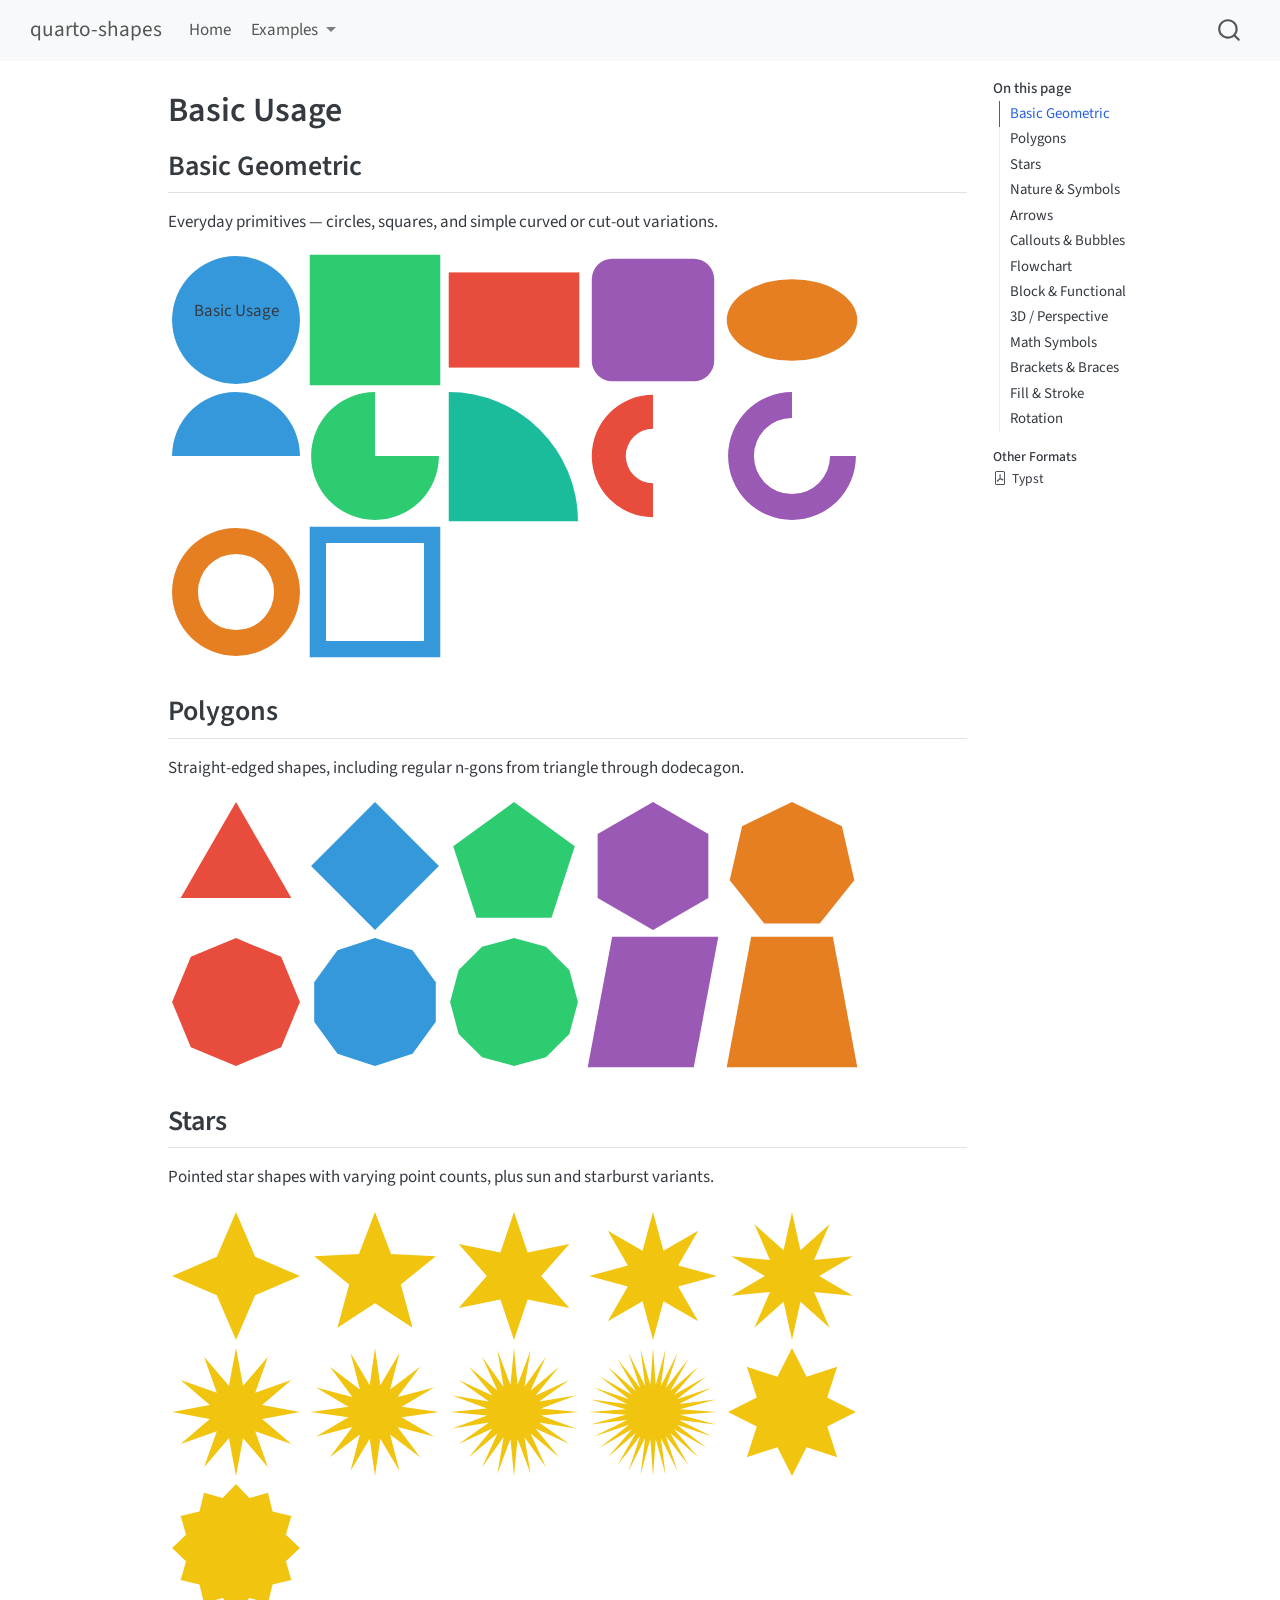
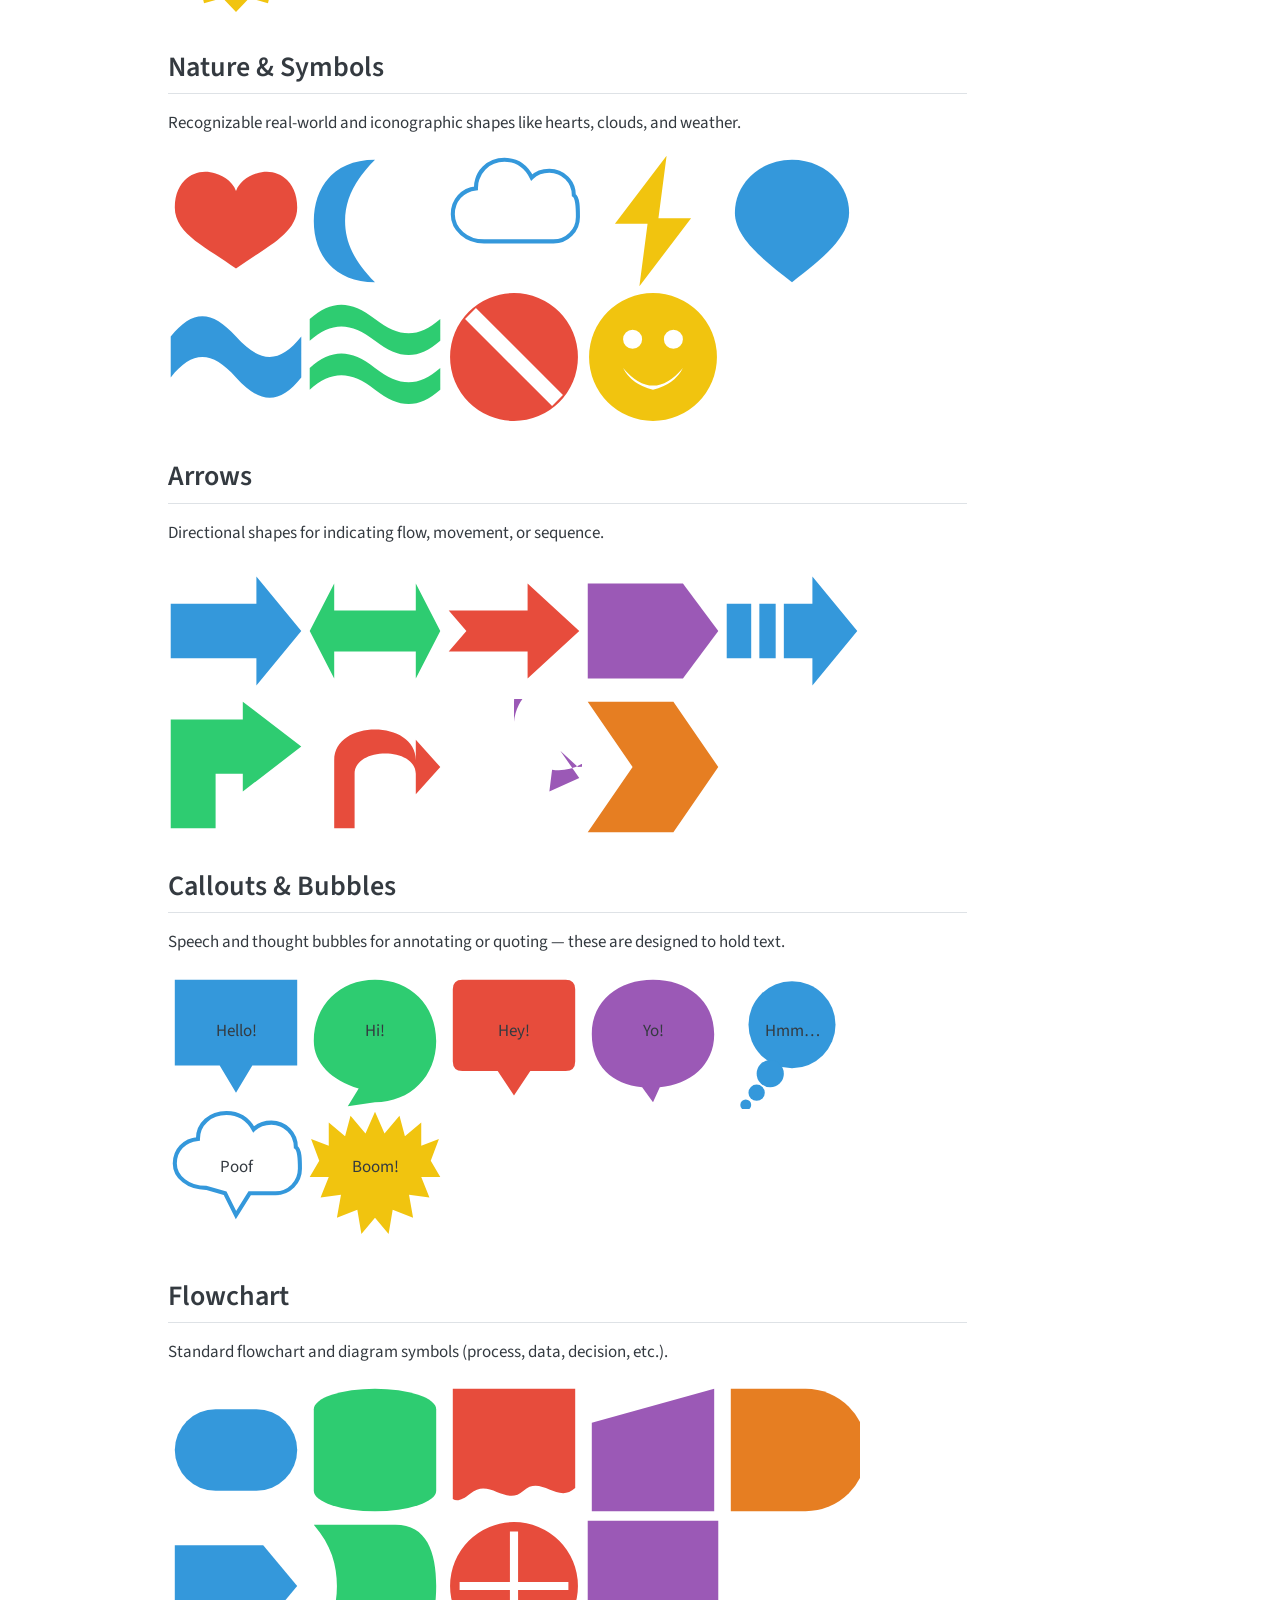
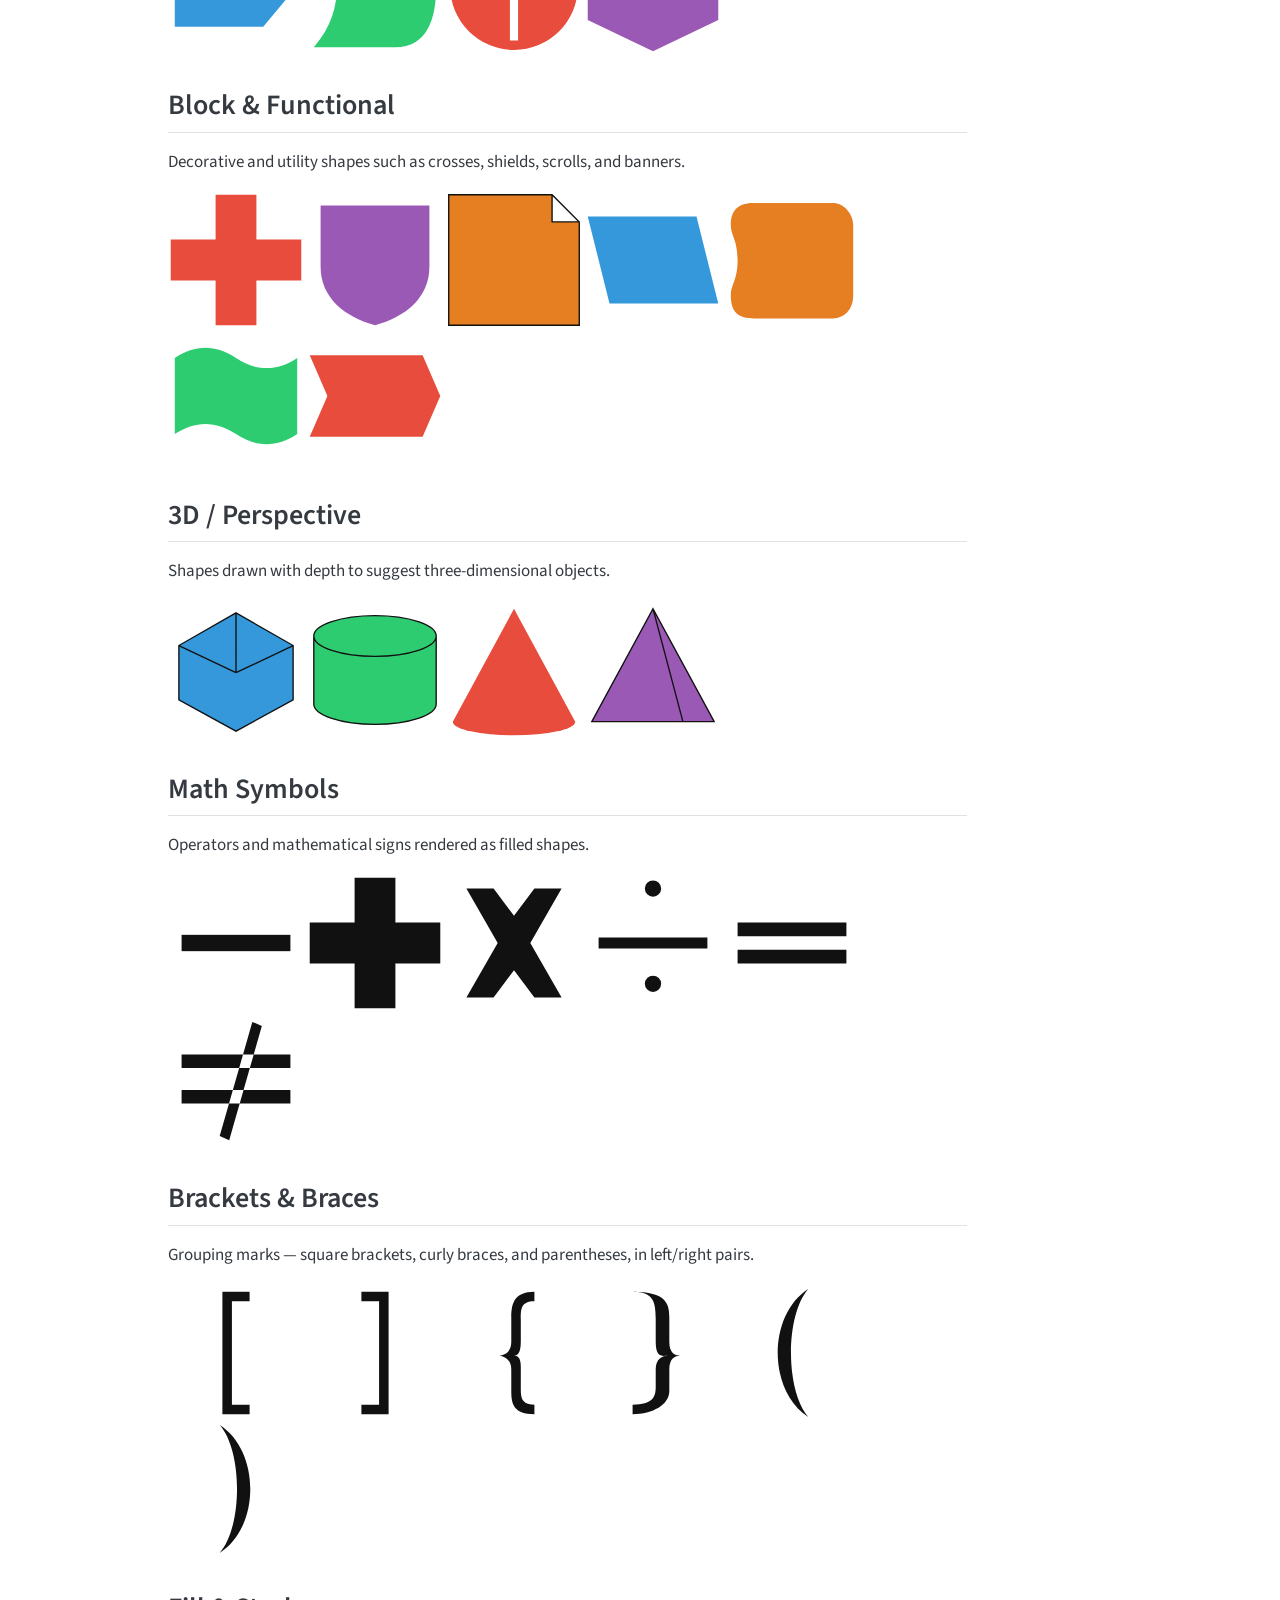
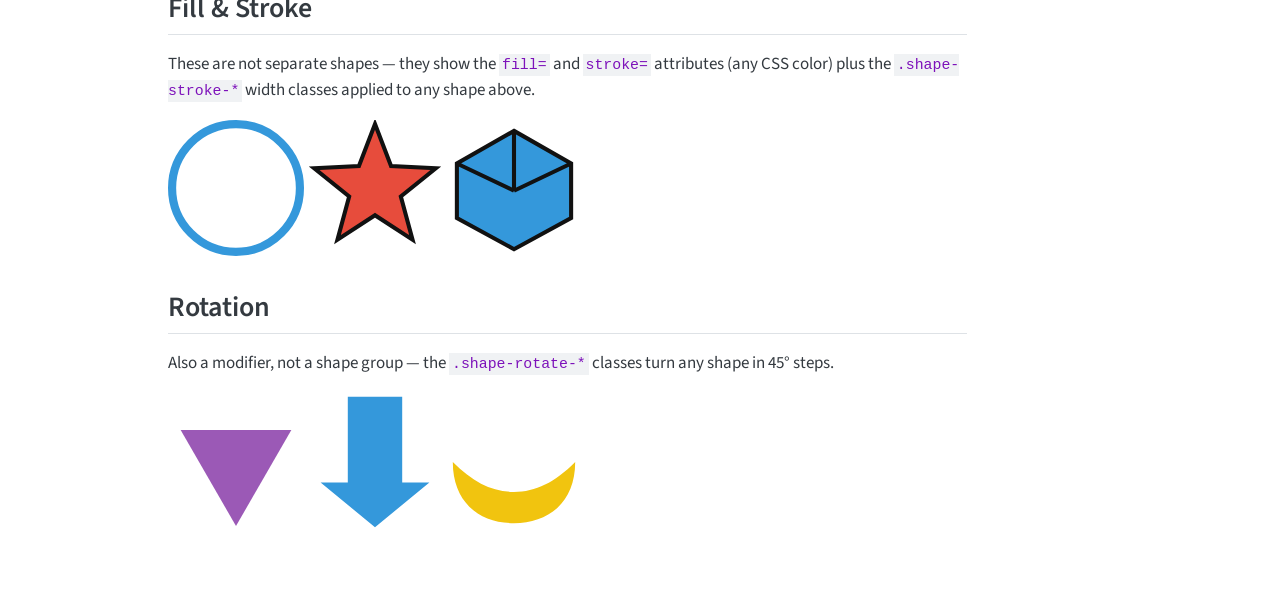
==== commit 6c8ef522: "update Basic Geometric shapes" ====
--- a/docs/examples/basic.html
+++ b/docs/examples/basic.html
@@ -164,251 +164,253 @@
 <section id="basic-geometric" class="level2">
 <h2 class="anchored" data-anchor-id="basic-geometric">Basic Geometric</h2>
 <p>Everyday primitives — circles, squares, and simple curved or cut-out variations.</p>
-<div class="shape-wrapper shape-circle shape-fill-blue shape-md"><svg class="shape-svg" viewbox="0 0 100 100" xmlns="http://www.w3.org/2000/svg"><circle cx="50" cy="50" r="47" class="shape-path"></circle></svg><div class="shape-content">
+<div class="shape-wrapper shape-circle shape-md" style="--shape-fill:#3498db"><svg class="shape-svg" viewbox="0 0 100 100" xmlns="http://www.w3.org/2000/svg"><circle cx="50" cy="50" r="47" class="shape-path"></circle></svg><div class="shape-content">
 <p>Basic Usage</p>
 </div></div>
-<div class="shape-wrapper shape-square shape-fill-green shape-md"><svg class="shape-svg" viewbox="0 0 100 100" xmlns="http://www.w3.org/2000/svg"><rect x="2" y="2" width="96" height="96" class="shape-path"></rect></svg><div class="shape-content">
-</div></div>
-<div class="shape-wrapper shape-rectangle shape-fill-red shape-md"><svg class="shape-svg" viewbox="0 0 100 100" xmlns="http://www.w3.org/2000/svg"><rect x="2" y="15" width="96" height="70" class="shape-path"></rect></svg><div class="shape-content">
-</div></div>
-<div class="shape-wrapper shape-rounded-square shape-fill-purple shape-md"><svg class="shape-svg" viewbox="0 0 100 100" xmlns="http://www.w3.org/2000/svg"><rect x="5" y="5" width="90" height="90" rx="15" ry="15" class="shape-path"></rect></svg><div class="shape-content">
-</div></div>
-<div class="shape-wrapper shape-oval shape-fill-orange shape-md"><svg class="shape-svg" viewbox="0 0 100 100" xmlns="http://www.w3.org/2000/svg"><ellipse cx="50" cy="50" rx="48" ry="30" class="shape-path"></ellipse></svg><div class="shape-content">
-</div></div>
-<div class="shape-wrapper shape-semicircle shape-fill-blue shape-md"><svg class="shape-svg" viewbox="0 0 100 100" xmlns="http://www.w3.org/2000/svg"><path d="M3,50 A47,47 0 0,1 97,50 Z" class="shape-path"></path></svg><div class="shape-content">
-</div></div>
-<div class="shape-wrapper shape-pie shape-fill-green shape-md"><svg class="shape-svg" viewbox="0 0 100 100" xmlns="http://www.w3.org/2000/svg"><path d="M50,50 L50,3 A47,47 0 0,1 97,50 Z" class="shape-path"></path></svg><div class="shape-content">
-</div></div>
-<div class="shape-wrapper shape-arc shape-fill-red shape-md"><svg class="shape-svg" viewbox="0 0 100 100" xmlns="http://www.w3.org/2000/svg"><path d="M50,5 A45,45 0 0,0 50,95 L50,70 A20,20 0 0,1 50,30 Z" class="shape-path"></path></svg><div class="shape-content">
-</div></div>
-<div class="shape-wrapper shape-block-arc shape-fill-purple shape-md"><svg class="shape-svg" viewbox="0 0 100 100" xmlns="http://www.w3.org/2000/svg"><path d="M50,5 A45,45 0 1,0 5,50 L20,50 A30,30 0 1,1 50,20 Z" class="shape-path"></path></svg><div class="shape-content">
-</div></div>
-<div class="shape-wrapper shape-donut shape-fill-orange shape-md"><svg class="shape-svg" viewbox="0 0 100 100" xmlns="http://www.w3.org/2000/svg"><path fill-rule="evenodd" d="M50,3 A47,47 0 1,1 50,97 A47,47 0 1,1 50,3 M50,22 A28,28 0 1,0 50,78 A28,28 0 1,0 50,22" class="shape-path"></path></svg><div class="shape-content">
-</div></div>
-<div class="shape-wrapper shape-frame shape-fill-blue shape-md"><svg class="shape-svg" viewbox="0 0 100 100" xmlns="http://www.w3.org/2000/svg"><path fill-rule="evenodd" d="M2,2 L98,2 L98,98 L2,98 Z M14,14 L86,14 L86,86 L14,86 Z" class="shape-path"></path></svg><div class="shape-content">
+<div class="shape-wrapper shape-square shape-md" style="--shape-fill:#2ecc71"><svg class="shape-svg" viewbox="0 0 100 100" xmlns="http://www.w3.org/2000/svg"><rect x="2" y="2" width="96" height="96" class="shape-path"></rect></svg><div class="shape-content">
+</div></div>
+<div class="shape-wrapper shape-rectangle shape-md" style="--shape-fill:#e74c3c"><svg class="shape-svg" viewbox="0 0 100 100" xmlns="http://www.w3.org/2000/svg"><rect x="2" y="15" width="96" height="70" class="shape-path"></rect></svg><div class="shape-content">
+</div></div>
+<div class="shape-wrapper shape-rounded-square shape-md" style="--shape-fill:#9b59b6"><svg class="shape-svg" viewbox="0 0 100 100" xmlns="http://www.w3.org/2000/svg"><rect x="5" y="5" width="90" height="90" rx="15" ry="15" class="shape-path"></rect></svg><div class="shape-content">
+</div></div>
+<div class="shape-wrapper shape-oval shape-md" style="--shape-fill:#e67e22"><svg class="shape-svg" viewbox="0 0 100 100" xmlns="http://www.w3.org/2000/svg"><ellipse cx="50" cy="50" rx="48" ry="30" class="shape-path"></ellipse></svg><div class="shape-content">
+</div></div>
+<div class="shape-wrapper shape-semicircle shape-md" style="--shape-fill:#3498db"><svg class="shape-svg" viewbox="0 0 100 100" xmlns="http://www.w3.org/2000/svg"><path d="M3,50 A47,47 0 0,1 97,50 Z" class="shape-path"></path></svg><div class="shape-content">
+</div></div>
+<div class="shape-wrapper shape-pie shape-md" style="--shape-fill:#2ecc71"><svg class="shape-svg" viewbox="0 0 100 100" xmlns="http://www.w3.org/2000/svg"><path d="M50,50 L97,50 A47,47 0 1,1 50,3 Z" class="shape-path"></path></svg><div class="shape-content">
+</div></div>
+<div class="shape-wrapper shape-wedge shape-md" style="--shape-fill:#1abc9c"><svg class="shape-svg" viewbox="0 0 100 100" xmlns="http://www.w3.org/2000/svg"><path d="M2,98 L2,3 A95,95 0 0,1 97,98 Z" class="shape-path"></path></svg><div class="shape-content">
+</div></div>
+<div class="shape-wrapper shape-arc shape-md" style="--shape-fill:#e74c3c"><svg class="shape-svg" viewbox="0 0 100 100" xmlns="http://www.w3.org/2000/svg"><path d="M50,5 A45,45 0 0,0 50,95 L50,70 A20,20 0 0,1 50,30 Z" class="shape-path"></path></svg><div class="shape-content">
+</div></div>
+<div class="shape-wrapper shape-block-arc shape-md" style="--shape-fill:#9b59b6"><svg class="shape-svg" viewbox="0 0 100 100" xmlns="http://www.w3.org/2000/svg"><path d="M50,3 A47,47 0 1,0 97,50 L78,50 A28,28 0 1,1 50,22 Z" class="shape-path"></path></svg><div class="shape-content">
+</div></div>
+<div class="shape-wrapper shape-donut shape-md" style="--shape-fill:#e67e22"><svg class="shape-svg" viewbox="0 0 100 100" xmlns="http://www.w3.org/2000/svg"><path fill-rule="evenodd" d="M50,3 A47,47 0 1,1 50,97 A47,47 0 1,1 50,3 M50,22 A28,28 0 1,0 50,78 A28,28 0 1,0 50,22" class="shape-path"></path></svg><div class="shape-content">
+</div></div>
+<div class="shape-wrapper shape-frame shape-md" style="--shape-fill:#3498db"><svg class="shape-svg" viewbox="0 0 100 100" xmlns="http://www.w3.org/2000/svg"><path fill-rule="evenodd" d="M2,2 L98,2 L98,98 L2,98 Z M14,14 L86,14 L86,86 L14,86 Z" class="shape-path"></path></svg><div class="shape-content">
 </div></div>
 </section>
 <section id="polygons" class="level2">
 <h2 class="anchored" data-anchor-id="polygons">Polygons</h2>
 <p>Straight-edged shapes, including regular n-gons from triangle through dodecagon.</p>
-<div class="shape-wrapper shape-triangle shape-fill-red shape-md"><svg class="shape-svg" viewbox="0 0 100 100" xmlns="http://www.w3.org/2000/svg"><polygon points="50.0,3.0 90.7,73.5 9.3,73.5" class="shape-path"></polygon></svg><div class="shape-content">
-</div></div>
-<div class="shape-wrapper shape-diamond shape-fill-blue shape-md"><svg class="shape-svg" viewbox="0 0 100 100" xmlns="http://www.w3.org/2000/svg"><polygon points="50.0,3.0 97.0,50.0 50.0,97.0 3.0,50.0" class="shape-path"></polygon></svg><div class="shape-content">
-</div></div>
-<div class="shape-wrapper shape-pentagon shape-fill-green shape-md"><svg class="shape-svg" viewbox="0 0 100 100" xmlns="http://www.w3.org/2000/svg"><polygon points="50.0,3.0 94.7,35.5 77.6,88.0 22.4,88.0 5.3,35.5" class="shape-path"></polygon></svg><div class="shape-content">
-</div></div>
-<div class="shape-wrapper shape-hexagon shape-fill-purple shape-md"><svg class="shape-svg" viewbox="0 0 100 100" xmlns="http://www.w3.org/2000/svg"><polygon points="50.0,3.0 90.7,26.5 90.7,73.5 50.0,97.0 9.3,73.5 9.3,26.5" class="shape-path"></polygon></svg><div class="shape-content">
-</div></div>
-<div class="shape-wrapper shape-heptagon shape-fill-orange shape-md"><svg class="shape-svg" viewbox="0 0 100 100" xmlns="http://www.w3.org/2000/svg"><polygon points="50.0,3.0 86.7,20.7 95.8,60.5 70.4,92.3 29.6,92.3 4.2,60.5 13.3,20.7" class="shape-path"></polygon></svg><div class="shape-content">
-</div></div>
-<div class="shape-wrapper shape-octagon shape-fill-red shape-md"><svg class="shape-svg" viewbox="0 0 100 100" xmlns="http://www.w3.org/2000/svg"><polygon points="50.0,3.0 83.2,16.8 97.0,50.0 83.2,83.2 50.0,97.0 16.8,83.2 3.0,50.0 16.8,16.8" class="shape-path"></polygon></svg><div class="shape-content">
-</div></div>
-<div class="shape-wrapper shape-decagon shape-fill-blue shape-md"><svg class="shape-svg" viewbox="0 0 100 100" xmlns="http://www.w3.org/2000/svg"><polygon points="50.0,3.0 77.6,12.0 94.7,35.5 94.7,64.5 77.6,88.0 50.0,97.0 22.4,88.0 5.3,64.5 5.3,35.5 22.4,12.0" class="shape-path"></polygon></svg><div class="shape-content">
-</div></div>
-<div class="shape-wrapper shape-dodecagon shape-fill-green shape-md"><svg class="shape-svg" viewbox="0 0 100 100" xmlns="http://www.w3.org/2000/svg"><polygon points="50.0,3.0 73.5,9.3 90.7,26.5 97.0,50.0 90.7,73.5 73.5,90.7 50.0,97.0 26.5,90.7 9.3,73.5 3.0,50.0 9.3,26.5 26.5,9.3" class="shape-path"></polygon></svg><div class="shape-content">
-</div></div>
-<div class="shape-wrapper shape-parallelogram shape-fill-purple shape-md"><svg class="shape-svg" viewbox="0 0 100 100" xmlns="http://www.w3.org/2000/svg"><polygon points="20,2 98,2 80,98 2,98" class="shape-path"></polygon></svg><div class="shape-content">
-</div></div>
-<div class="shape-wrapper shape-trapezoid shape-fill-orange shape-md"><svg class="shape-svg" viewbox="0 0 100 100" xmlns="http://www.w3.org/2000/svg"><polygon points="20,2 80,2 98,98 2,98" class="shape-path"></polygon></svg><div class="shape-content">
+<div class="shape-wrapper shape-triangle shape-md" style="--shape-fill:#e74c3c"><svg class="shape-svg" viewbox="0 0 100 100" xmlns="http://www.w3.org/2000/svg"><polygon points="50.0,3.0 90.7,73.5 9.3,73.5" class="shape-path"></polygon></svg><div class="shape-content">
+</div></div>
+<div class="shape-wrapper shape-diamond shape-md" style="--shape-fill:#3498db"><svg class="shape-svg" viewbox="0 0 100 100" xmlns="http://www.w3.org/2000/svg"><polygon points="50.0,3.0 97.0,50.0 50.0,97.0 3.0,50.0" class="shape-path"></polygon></svg><div class="shape-content">
+</div></div>
+<div class="shape-wrapper shape-pentagon shape-md" style="--shape-fill:#2ecc71"><svg class="shape-svg" viewbox="0 0 100 100" xmlns="http://www.w3.org/2000/svg"><polygon points="50.0,3.0 94.7,35.5 77.6,88.0 22.4,88.0 5.3,35.5" class="shape-path"></polygon></svg><div class="shape-content">
+</div></div>
+<div class="shape-wrapper shape-hexagon shape-md" style="--shape-fill:#9b59b6"><svg class="shape-svg" viewbox="0 0 100 100" xmlns="http://www.w3.org/2000/svg"><polygon points="50.0,3.0 90.7,26.5 90.7,73.5 50.0,97.0 9.3,73.5 9.3,26.5" class="shape-path"></polygon></svg><div class="shape-content">
+</div></div>
+<div class="shape-wrapper shape-heptagon shape-md" style="--shape-fill:#e67e22"><svg class="shape-svg" viewbox="0 0 100 100" xmlns="http://www.w3.org/2000/svg"><polygon points="50.0,3.0 86.7,20.7 95.8,60.5 70.4,92.3 29.6,92.3 4.2,60.5 13.3,20.7" class="shape-path"></polygon></svg><div class="shape-content">
+</div></div>
+<div class="shape-wrapper shape-octagon shape-md" style="--shape-fill:#e74c3c"><svg class="shape-svg" viewbox="0 0 100 100" xmlns="http://www.w3.org/2000/svg"><polygon points="50.0,3.0 83.2,16.8 97.0,50.0 83.2,83.2 50.0,97.0 16.8,83.2 3.0,50.0 16.8,16.8" class="shape-path"></polygon></svg><div class="shape-content">
+</div></div>
+<div class="shape-wrapper shape-decagon shape-md" style="--shape-fill:#3498db"><svg class="shape-svg" viewbox="0 0 100 100" xmlns="http://www.w3.org/2000/svg"><polygon points="50.0,3.0 77.6,12.0 94.7,35.5 94.7,64.5 77.6,88.0 50.0,97.0 22.4,88.0 5.3,64.5 5.3,35.5 22.4,12.0" class="shape-path"></polygon></svg><div class="shape-content">
+</div></div>
+<div class="shape-wrapper shape-dodecagon shape-md" style="--shape-fill:#2ecc71"><svg class="shape-svg" viewbox="0 0 100 100" xmlns="http://www.w3.org/2000/svg"><polygon points="50.0,3.0 73.5,9.3 90.7,26.5 97.0,50.0 90.7,73.5 73.5,90.7 50.0,97.0 26.5,90.7 9.3,73.5 3.0,50.0 9.3,26.5 26.5,9.3" class="shape-path"></polygon></svg><div class="shape-content">
+</div></div>
+<div class="shape-wrapper shape-parallelogram shape-md" style="--shape-fill:#9b59b6"><svg class="shape-svg" viewbox="0 0 100 100" xmlns="http://www.w3.org/2000/svg"><polygon points="20,2 98,2 80,98 2,98" class="shape-path"></polygon></svg><div class="shape-content">
+</div></div>
+<div class="shape-wrapper shape-trapezoid shape-md" style="--shape-fill:#e67e22"><svg class="shape-svg" viewbox="0 0 100 100" xmlns="http://www.w3.org/2000/svg"><polygon points="20,2 80,2 98,98 2,98" class="shape-path"></polygon></svg><div class="shape-content">
 </div></div>
 </section>
 <section id="stars" class="level2">
 <h2 class="anchored" data-anchor-id="stars">Stars</h2>
 <p>Pointed star shapes with varying point counts, plus sun and starburst variants.</p>
-<div class="shape-wrapper shape-star-4 shape-fill-yellow shape-md"><svg class="shape-svg" viewbox="0 0 100 100" xmlns="http://www.w3.org/2000/svg"><polygon points="50.0,3.0 64.1,35.9 97.0,50.0 64.1,64.1 50.0,97.0 35.9,64.1 3.0,50.0 35.9,35.9" class="shape-path"></polygon></svg><div class="shape-content">
-</div></div>
-<div class="shape-wrapper shape-star shape-fill-yellow shape-md"><svg class="shape-svg" viewbox="0 0 100 100" xmlns="http://www.w3.org/2000/svg"><polygon points="50.0,3.0 61.8,33.8 94.7,35.5 69.0,56.2 77.6,88.0 50.0,70.0 22.4,88.0 31.0,56.2 5.3,35.5 38.2,33.8" class="shape-path"></polygon></svg><div class="shape-content">
-</div></div>
-<div class="shape-wrapper shape-star-6 shape-fill-yellow shape-md"><svg class="shape-svg" viewbox="0 0 100 100" xmlns="http://www.w3.org/2000/svg"><polygon points="50.0,3.0 60.0,32.7 90.7,26.5 70.0,50.0 90.7,73.5 60.0,67.3 50.0,97.0 40.0,67.3 9.3,73.5 30.0,50.0 9.3,26.5 40.0,32.7" class="shape-path"></polygon></svg><div class="shape-content">
-</div></div>
-<div class="shape-wrapper shape-star-8 shape-fill-yellow shape-md"><svg class="shape-svg" viewbox="0 0 100 100" xmlns="http://www.w3.org/2000/svg"><polygon points="50.0,3.0 57.7,31.5 83.2,16.8 68.5,42.3 97.0,50.0 68.5,57.7 83.2,83.2 57.7,68.5 50.0,97.0 42.3,68.5 16.8,83.2 31.5,57.7 3.0,50.0 31.5,42.3 16.8,16.8 42.3,31.5" class="shape-path"></polygon></svg><div class="shape-content">
-</div></div>
-<div class="shape-wrapper shape-star-10 shape-fill-yellow shape-md"><svg class="shape-svg" viewbox="0 0 100 100" xmlns="http://www.w3.org/2000/svg"><polygon points="50.0,3.0 56.2,31.0 77.6,12.0 66.2,38.2 94.7,35.5 70.0,50.0 94.7,64.5 66.2,61.8 77.6,88.0 56.2,69.0 50.0,97.0 43.8,69.0 22.4,88.0 33.8,61.8 5.3,64.5 30.0,50.0 5.3,35.5 33.8,38.2 22.4,12.0 43.8,31.0" class="shape-path"></polygon></svg><div class="shape-content">
-</div></div>
-<div class="shape-wrapper shape-star-12 shape-fill-yellow shape-md"><svg class="shape-svg" viewbox="0 0 100 100" xmlns="http://www.w3.org/2000/svg"><polygon points="50.0,3.0 55.2,30.7 73.5,9.3 64.1,35.9 90.7,26.5 69.3,44.8 97.0,50.0 69.3,55.2 90.7,73.5 64.1,64.1 73.5,90.7 55.2,69.3 50.0,97.0 44.8,69.3 26.5,90.7 35.9,64.1 9.3,73.5 30.7,55.2 3.0,50.0 30.7,44.8 9.3,26.5 35.9,35.9 26.5,9.3 44.8,30.7" class="shape-path"></polygon></svg><div class="shape-content">
-</div></div>
-<div class="shape-wrapper shape-star-16 shape-fill-yellow shape-md"><svg class="shape-svg" viewbox="0 0 100 100" xmlns="http://www.w3.org/2000/svg"><polygon points="50.0,3.0 53.9,30.4 68.0,6.6 61.1,33.4 83.2,16.8 66.6,38.9 93.4,32.0 69.6,46.1 97.0,50.0 69.6,53.9 93.4,68.0 66.6,61.1 83.2,83.2 61.1,66.6 68.0,93.4 53.9,69.6 50.0,97.0 46.1,69.6 32.0,93.4 38.9,66.6 16.8,83.2 33.4,61.1 6.6,68.0 30.4,53.9 3.0,50.0 30.4,46.1 6.6,32.0 33.4,38.9 16.8,16.8 38.9,33.4 32.0,6.6 46.1,30.4" class="shape-path"></polygon></svg><div class="shape-content">
-</div></div>
-<div class="shape-wrapper shape-star-24 shape-fill-yellow shape-md"><svg class="shape-svg" viewbox="0 0 100 100" xmlns="http://www.w3.org/2000/svg"><polygon points="50.0,3.0 52.6,30.2 62.2,4.6 57.7,31.5 73.5,9.3 62.2,34.1 83.2,16.8 65.9,37.8 90.7,26.5 68.5,42.3 95.4,37.8 69.8,47.4 97.0,50.0 69.8,52.6 95.4,62.2 68.5,57.7 90.7,73.5 65.9,62.2 83.2,83.2 62.2,65.9 73.5,90.7 57.7,68.5 62.2,95.4 52.6,69.8 50.0,97.0 47.4,69.8 37.8,95.4 42.3,68.5 26.5,90.7 37.8,65.9 16.8,83.2 34.1,62.2 9.3,73.5 31.5,57.7 4.6,62.2 30.2,52.6 3.0,50.0 30.2,47.4 4.6,37.8 31.5,42.3 9.3,26.5 34.1,37.8 16.8,16.8 37.8,34.1 26.5,9.3 42.3,31.5 37.8,4.6 47.4,30.2" class="shape-path"></polygon></svg><div class="shape-content">
-</div></div>
-<div class="shape-wrapper shape-star-32 shape-fill-yellow shape-md"><svg class="shape-svg" viewbox="0 0 100 100" xmlns="http://www.w3.org/2000/svg"><polygon points="50.0,3.0 52.0,30.1 59.2,3.9 55.8,30.9 68.0,6.6 59.4,32.4 76.1,10.9 62.7,34.5 83.2,16.8 65.5,37.3 89.1,23.9 67.6,40.6 93.4,32.0 69.1,44.2 96.1,40.8 69.9,48.0 97.0,50.0 69.9,52.0 96.1,59.2 69.1,55.8 93.4,68.0 67.6,59.4 89.1,76.1 65.5,62.7 83.2,83.2 62.7,65.5 76.1,89.1 59.4,67.6 68.0,93.4 55.8,69.1 59.2,96.1 52.0,69.9 50.0,97.0 48.0,69.9 40.8,96.1 44.2,69.1 32.0,93.4 40.6,67.6 23.9,89.1 37.3,65.5 16.8,83.2 34.5,62.7 10.9,76.1 32.4,59.4 6.6,68.0 30.9,55.8 3.9,59.2 30.1,52.0 3.0,50.0 30.1,48.0 3.9,40.8 30.9,44.2 6.6,32.0 32.4,40.6 10.9,23.9 34.5,37.3 16.8,16.8 37.3,34.5 23.9,10.9 40.6,32.4 32.0,6.6 44.2,30.9 40.8,3.9 48.0,30.1" class="shape-path"></polygon></svg><div class="shape-content">
-</div></div>
-<div class="shape-wrapper shape-sun shape-fill-yellow shape-md"><svg class="shape-svg" viewbox="0 0 100 100" xmlns="http://www.w3.org/2000/svg"><polygon points="50.0,3.0 60.7,24.1 83.2,16.8 75.9,39.3 97.0,50.0 75.9,60.7 83.2,83.2 60.7,75.9 50.0,97.0 39.3,75.9 16.8,83.2 24.1,60.7 3.0,50.0 24.1,39.3 16.8,16.8 39.3,24.1" class="shape-path"></polygon></svg><div class="shape-content">
-</div></div>
-<div class="shape-wrapper shape-starburst shape-fill-yellow shape-md"><svg class="shape-svg" viewbox="0 0 100 100" xmlns="http://www.w3.org/2000/svg"><polygon points="50.0,3.0 59.8,13.3 73.5,9.3 76.9,23.1 90.7,26.5 86.7,40.2 97.0,50.0 86.7,59.8 90.7,73.5 76.9,76.9 73.5,90.7 59.8,86.7 50.0,97.0 40.2,86.7 26.5,90.7 23.1,76.9 9.3,73.5 13.3,59.8 3.0,50.0 13.3,40.2 9.3,26.5 23.1,23.1 26.5,9.3 40.2,13.3" class="shape-path"></polygon></svg><div class="shape-content">
+<div class="shape-wrapper shape-star-4 shape-md" style="--shape-fill:#f1c40f"><svg class="shape-svg" viewbox="0 0 100 100" xmlns="http://www.w3.org/2000/svg"><polygon points="50.0,3.0 64.1,35.9 97.0,50.0 64.1,64.1 50.0,97.0 35.9,64.1 3.0,50.0 35.9,35.9" class="shape-path"></polygon></svg><div class="shape-content">
+</div></div>
+<div class="shape-wrapper shape-star shape-md" style="--shape-fill:#f1c40f"><svg class="shape-svg" viewbox="0 0 100 100" xmlns="http://www.w3.org/2000/svg"><polygon points="50.0,3.0 61.8,33.8 94.7,35.5 69.0,56.2 77.6,88.0 50.0,70.0 22.4,88.0 31.0,56.2 5.3,35.5 38.2,33.8" class="shape-path"></polygon></svg><div class="shape-content">
+</div></div>
+<div class="shape-wrapper shape-star-6 shape-md" style="--shape-fill:#f1c40f"><svg class="shape-svg" viewbox="0 0 100 100" xmlns="http://www.w3.org/2000/svg"><polygon points="50.0,3.0 60.0,32.7 90.7,26.5 70.0,50.0 90.7,73.5 60.0,67.3 50.0,97.0 40.0,67.3 9.3,73.5 30.0,50.0 9.3,26.5 40.0,32.7" class="shape-path"></polygon></svg><div class="shape-content">
+</div></div>
+<div class="shape-wrapper shape-star-8 shape-md" style="--shape-fill:#f1c40f"><svg class="shape-svg" viewbox="0 0 100 100" xmlns="http://www.w3.org/2000/svg"><polygon points="50.0,3.0 57.7,31.5 83.2,16.8 68.5,42.3 97.0,50.0 68.5,57.7 83.2,83.2 57.7,68.5 50.0,97.0 42.3,68.5 16.8,83.2 31.5,57.7 3.0,50.0 31.5,42.3 16.8,16.8 42.3,31.5" class="shape-path"></polygon></svg><div class="shape-content">
+</div></div>
+<div class="shape-wrapper shape-star-10 shape-md" style="--shape-fill:#f1c40f"><svg class="shape-svg" viewbox="0 0 100 100" xmlns="http://www.w3.org/2000/svg"><polygon points="50.0,3.0 56.2,31.0 77.6,12.0 66.2,38.2 94.7,35.5 70.0,50.0 94.7,64.5 66.2,61.8 77.6,88.0 56.2,69.0 50.0,97.0 43.8,69.0 22.4,88.0 33.8,61.8 5.3,64.5 30.0,50.0 5.3,35.5 33.8,38.2 22.4,12.0 43.8,31.0" class="shape-path"></polygon></svg><div class="shape-content">
+</div></div>
+<div class="shape-wrapper shape-star-12 shape-md" style="--shape-fill:#f1c40f"><svg class="shape-svg" viewbox="0 0 100 100" xmlns="http://www.w3.org/2000/svg"><polygon points="50.0,3.0 55.2,30.7 73.5,9.3 64.1,35.9 90.7,26.5 69.3,44.8 97.0,50.0 69.3,55.2 90.7,73.5 64.1,64.1 73.5,90.7 55.2,69.3 50.0,97.0 44.8,69.3 26.5,90.7 35.9,64.1 9.3,73.5 30.7,55.2 3.0,50.0 30.7,44.8 9.3,26.5 35.9,35.9 26.5,9.3 44.8,30.7" class="shape-path"></polygon></svg><div class="shape-content">
+</div></div>
+<div class="shape-wrapper shape-star-16 shape-md" style="--shape-fill:#f1c40f"><svg class="shape-svg" viewbox="0 0 100 100" xmlns="http://www.w3.org/2000/svg"><polygon points="50.0,3.0 53.9,30.4 68.0,6.6 61.1,33.4 83.2,16.8 66.6,38.9 93.4,32.0 69.6,46.1 97.0,50.0 69.6,53.9 93.4,68.0 66.6,61.1 83.2,83.2 61.1,66.6 68.0,93.4 53.9,69.6 50.0,97.0 46.1,69.6 32.0,93.4 38.9,66.6 16.8,83.2 33.4,61.1 6.6,68.0 30.4,53.9 3.0,50.0 30.4,46.1 6.6,32.0 33.4,38.9 16.8,16.8 38.9,33.4 32.0,6.6 46.1,30.4" class="shape-path"></polygon></svg><div class="shape-content">
+</div></div>
+<div class="shape-wrapper shape-star-24 shape-md" style="--shape-fill:#f1c40f"><svg class="shape-svg" viewbox="0 0 100 100" xmlns="http://www.w3.org/2000/svg"><polygon points="50.0,3.0 52.6,30.2 62.2,4.6 57.7,31.5 73.5,9.3 62.2,34.1 83.2,16.8 65.9,37.8 90.7,26.5 68.5,42.3 95.4,37.8 69.8,47.4 97.0,50.0 69.8,52.6 95.4,62.2 68.5,57.7 90.7,73.5 65.9,62.2 83.2,83.2 62.2,65.9 73.5,90.7 57.7,68.5 62.2,95.4 52.6,69.8 50.0,97.0 47.4,69.8 37.8,95.4 42.3,68.5 26.5,90.7 37.8,65.9 16.8,83.2 34.1,62.2 9.3,73.5 31.5,57.7 4.6,62.2 30.2,52.6 3.0,50.0 30.2,47.4 4.6,37.8 31.5,42.3 9.3,26.5 34.1,37.8 16.8,16.8 37.8,34.1 26.5,9.3 42.3,31.5 37.8,4.6 47.4,30.2" class="shape-path"></polygon></svg><div class="shape-content">
+</div></div>
+<div class="shape-wrapper shape-star-32 shape-md" style="--shape-fill:#f1c40f"><svg class="shape-svg" viewbox="0 0 100 100" xmlns="http://www.w3.org/2000/svg"><polygon points="50.0,3.0 52.0,30.1 59.2,3.9 55.8,30.9 68.0,6.6 59.4,32.4 76.1,10.9 62.7,34.5 83.2,16.8 65.5,37.3 89.1,23.9 67.6,40.6 93.4,32.0 69.1,44.2 96.1,40.8 69.9,48.0 97.0,50.0 69.9,52.0 96.1,59.2 69.1,55.8 93.4,68.0 67.6,59.4 89.1,76.1 65.5,62.7 83.2,83.2 62.7,65.5 76.1,89.1 59.4,67.6 68.0,93.4 55.8,69.1 59.2,96.1 52.0,69.9 50.0,97.0 48.0,69.9 40.8,96.1 44.2,69.1 32.0,93.4 40.6,67.6 23.9,89.1 37.3,65.5 16.8,83.2 34.5,62.7 10.9,76.1 32.4,59.4 6.6,68.0 30.9,55.8 3.9,59.2 30.1,52.0 3.0,50.0 30.1,48.0 3.9,40.8 30.9,44.2 6.6,32.0 32.4,40.6 10.9,23.9 34.5,37.3 16.8,16.8 37.3,34.5 23.9,10.9 40.6,32.4 32.0,6.6 44.2,30.9 40.8,3.9 48.0,30.1" class="shape-path"></polygon></svg><div class="shape-content">
+</div></div>
+<div class="shape-wrapper shape-sun shape-md" style="--shape-fill:#f1c40f"><svg class="shape-svg" viewbox="0 0 100 100" xmlns="http://www.w3.org/2000/svg"><polygon points="50.0,3.0 60.7,24.1 83.2,16.8 75.9,39.3 97.0,50.0 75.9,60.7 83.2,83.2 60.7,75.9 50.0,97.0 39.3,75.9 16.8,83.2 24.1,60.7 3.0,50.0 24.1,39.3 16.8,16.8 39.3,24.1" class="shape-path"></polygon></svg><div class="shape-content">
+</div></div>
+<div class="shape-wrapper shape-starburst shape-md" style="--shape-fill:#f1c40f"><svg class="shape-svg" viewbox="0 0 100 100" xmlns="http://www.w3.org/2000/svg"><polygon points="50.0,3.0 59.8,13.3 73.5,9.3 76.9,23.1 90.7,26.5 86.7,40.2 97.0,50.0 86.7,59.8 90.7,73.5 76.9,76.9 73.5,90.7 59.8,86.7 50.0,97.0 40.2,86.7 26.5,90.7 23.1,76.9 9.3,73.5 13.3,59.8 3.0,50.0 13.3,40.2 9.3,26.5 23.1,23.1 26.5,9.3 40.2,13.3" class="shape-path"></polygon></svg><div class="shape-content">
 </div></div>
 </section>
 <section id="nature-symbols" class="level2">
 <h2 class="anchored" data-anchor-id="nature-symbols">Nature &amp; Symbols</h2>
 <p>Recognizable real-world and iconographic shapes like hearts, clouds, and weather.</p>
-<div class="shape-wrapper shape-heart shape-fill-red shape-md"><svg class="shape-svg" viewbox="0 0 100 100" xmlns="http://www.w3.org/2000/svg"><path d="M50,85 C30,70 5,60 5,40 C5,20 20,10 35,15 C42,17 48,22 50,28 C52,22 58,17 65,15 C80,10 95,20 95,40 C95,60 70,70 50,85 Z" class="shape-path"></path></svg><div class="shape-content">
-</div></div>
-<div class="shape-wrapper shape-moon shape-fill-blue shape-md"><svg class="shape-svg" viewbox="0 0 100 100" xmlns="http://www.w3.org/2000/svg"><path d="M50,5 C20,5 5,25 5,50 C5,75 20,95 50,95 C35,80 28,66 28,50 C28,34 35,20 50,5 Z" class="shape-path"></path></svg><div class="shape-content">
-</div></div>
-<div class="shape-wrapper shape-cloud shape-fill-white shape-stroke-blue shape-stroke-md shape-md"><svg class="shape-svg" viewbox="0 0 100 100" xmlns="http://www.w3.org/2000/svg"><path d="M28,65 C15,65 5,56 5,45 C5,35 12,27 22,26 C22,14 31,5 43,5 C52,5 59,10 63,18 C66,15 71,13 76,13 C86,13 94,21 94,31 C97,33 97,40 97,47 C97,57 89,65 79,65 Z" class="shape-path"></path></svg><div class="shape-content">
-</div></div>
-<div class="shape-wrapper shape-lightning shape-fill-yellow shape-md"><svg class="shape-svg" viewbox="0 0 100 100" xmlns="http://www.w3.org/2000/svg"><polygon points="60,2 22,52 46,52 40,98 78,48 54,48" class="shape-path"></polygon></svg><div class="shape-content">
-</div></div>
-<div class="shape-wrapper shape-teardrop shape-fill-blue shape-md"><svg class="shape-svg" viewbox="0 0 100 100" xmlns="http://www.w3.org/2000/svg"><path d="M50,95 C28,78 8,62 8,44 C8,22 27,5 50,5 C73,5 92,22 92,44 C92,62 72,78 50,95 Z" class="shape-path"></path></svg><div class="shape-content">
-</div></div>
-<div class="shape-wrapper shape-wave shape-fill-blue shape-md"><svg class="shape-svg" viewbox="0 0 100 100" xmlns="http://www.w3.org/2000/svg"><path d="M2,35 C18,15 32,15 50,35 C68,55 82,55 98,35 L98,65 C82,85 68,85 50,65 C32,45 18,45 2,65 Z" class="shape-path"></path></svg><div class="shape-content">
-</div></div>
-<div class="shape-wrapper shape-double-wave shape-fill-green shape-md"><svg class="shape-svg" viewbox="0 0 100 100" xmlns="http://www.w3.org/2000/svg"><path d="M2,22 C18,8 32,8 50,22 C68,36 82,36 98,22 L98,38 C82,52 68,52 50,38 C32,24 18,24 2,38 Z M2,58 C18,44 32,44 50,58 C68,72 82,72 98,58 L98,74 C82,88 68,88 50,74 C32,60 18,60 2,74 Z" class="shape-path"></path></svg><div class="shape-content">
-</div></div>
-<div class="shape-wrapper shape-no-symbol shape-fill-red shape-md"><svg class="shape-svg" viewbox="0 0 100 100" xmlns="http://www.w3.org/2000/svg"><path fill-rule="evenodd" d="M50,3 A47,47 0 1,0 50,97 A47,47 0 1,0 50,3 M14,22 L22,14 L86,78 L78,86 Z" class="shape-path"></path></svg><div class="shape-content">
-</div></div>
-<div class="shape-wrapper shape-smiley shape-fill-yellow shape-md"><svg class="shape-svg" viewbox="0 0 100 100" xmlns="http://www.w3.org/2000/svg"><path fill-rule="evenodd" d="M50,3 A47,47 0 1,0 50,97 A47,47 0 1,0 50,3 M35,30 A7,7 0 1,0 35,44 A7,7 0 1,0 35,30 M65,30 A7,7 0 1,0 65,44 A7,7 0 1,0 65,30 M28,58 Q50,84 72,58 Q66,70 50,74 Q34,70 28,58 Z" class="shape-path"></path></svg><div class="shape-content">
+<div class="shape-wrapper shape-heart shape-md" style="--shape-fill:#e74c3c"><svg class="shape-svg" viewbox="0 0 100 100" xmlns="http://www.w3.org/2000/svg"><path d="M50,85 C30,70 5,60 5,40 C5,20 20,10 35,15 C42,17 48,22 50,28 C52,22 58,17 65,15 C80,10 95,20 95,40 C95,60 70,70 50,85 Z" class="shape-path"></path></svg><div class="shape-content">
+</div></div>
+<div class="shape-wrapper shape-moon shape-md" style="--shape-fill:#3498db"><svg class="shape-svg" viewbox="0 0 100 100" xmlns="http://www.w3.org/2000/svg"><path d="M50,5 C20,5 5,25 5,50 C5,75 20,95 50,95 C35,80 28,66 28,50 C28,34 35,20 50,5 Z" class="shape-path"></path></svg><div class="shape-content">
+</div></div>
+<div class="shape-wrapper shape-cloud shape-stroke-md shape-md" style="--shape-fill:#ffffff;--shape-stroke:#3498db"><svg class="shape-svg" viewbox="0 0 100 100" xmlns="http://www.w3.org/2000/svg"><path d="M28,65 C15,65 5,56 5,45 C5,35 12,27 22,26 C22,14 31,5 43,5 C52,5 59,10 63,18 C66,15 71,13 76,13 C86,13 94,21 94,31 C97,33 97,40 97,47 C97,57 89,65 79,65 Z" class="shape-path"></path></svg><div class="shape-content">
+</div></div>
+<div class="shape-wrapper shape-lightning shape-md" style="--shape-fill:#f1c40f"><svg class="shape-svg" viewbox="0 0 100 100" xmlns="http://www.w3.org/2000/svg"><polygon points="60,2 22,52 46,52 40,98 78,48 54,48" class="shape-path"></polygon></svg><div class="shape-content">
+</div></div>
+<div class="shape-wrapper shape-teardrop shape-md" style="--shape-fill:#3498db"><svg class="shape-svg" viewbox="0 0 100 100" xmlns="http://www.w3.org/2000/svg"><path d="M50,95 C28,78 8,62 8,44 C8,22 27,5 50,5 C73,5 92,22 92,44 C92,62 72,78 50,95 Z" class="shape-path"></path></svg><div class="shape-content">
+</div></div>
+<div class="shape-wrapper shape-wave shape-md" style="--shape-fill:#3498db"><svg class="shape-svg" viewbox="0 0 100 100" xmlns="http://www.w3.org/2000/svg"><path d="M2,35 C18,15 32,15 50,35 C68,55 82,55 98,35 L98,65 C82,85 68,85 50,65 C32,45 18,45 2,65 Z" class="shape-path"></path></svg><div class="shape-content">
+</div></div>
+<div class="shape-wrapper shape-double-wave shape-md" style="--shape-fill:#2ecc71"><svg class="shape-svg" viewbox="0 0 100 100" xmlns="http://www.w3.org/2000/svg"><path d="M2,22 C18,8 32,8 50,22 C68,36 82,36 98,22 L98,38 C82,52 68,52 50,38 C32,24 18,24 2,38 Z M2,58 C18,44 32,44 50,58 C68,72 82,72 98,58 L98,74 C82,88 68,88 50,74 C32,60 18,60 2,74 Z" class="shape-path"></path></svg><div class="shape-content">
+</div></div>
+<div class="shape-wrapper shape-no-symbol shape-md" style="--shape-fill:#e74c3c"><svg class="shape-svg" viewbox="0 0 100 100" xmlns="http://www.w3.org/2000/svg"><path fill-rule="evenodd" d="M50,3 A47,47 0 1,0 50,97 A47,47 0 1,0 50,3 M14,22 L22,14 L86,78 L78,86 Z" class="shape-path"></path></svg><div class="shape-content">
+</div></div>
+<div class="shape-wrapper shape-smiley shape-md" style="--shape-fill:#f1c40f"><svg class="shape-svg" viewbox="0 0 100 100" xmlns="http://www.w3.org/2000/svg"><path fill-rule="evenodd" d="M50,3 A47,47 0 1,0 50,97 A47,47 0 1,0 50,3 M35,30 A7,7 0 1,0 35,44 A7,7 0 1,0 35,30 M65,30 A7,7 0 1,0 65,44 A7,7 0 1,0 65,30 M28,58 Q50,84 72,58 Q66,70 50,74 Q34,70 28,58 Z" class="shape-path"></path></svg><div class="shape-content">
 </div></div>
 </section>
 <section id="arrows" class="level2">
 <h2 class="anchored" data-anchor-id="arrows">Arrows</h2>
 <p>Directional shapes for indicating flow, movement, or sequence.</p>
-<div class="shape-wrapper shape-arrow shape-fill-blue shape-md"><svg class="shape-svg" viewbox="0 0 100 100" xmlns="http://www.w3.org/2000/svg"><polygon points="2,30 65,30 65,10 98,50 65,90 65,70 2,70" class="shape-path"></polygon></svg><div class="shape-content">
-</div></div>
-<div class="shape-wrapper shape-arrow-double shape-fill-green shape-md"><svg class="shape-svg" viewbox="0 0 100 100" xmlns="http://www.w3.org/2000/svg"><polygon points="2,50 20,15 20,35 80,35 80,15 98,50 80,85 80,65 20,65 20,85" class="shape-path"></polygon></svg><div class="shape-content">
-</div></div>
-<div class="shape-wrapper shape-notched-arrow shape-fill-red shape-md"><svg class="shape-svg" viewbox="0 0 100 100" xmlns="http://www.w3.org/2000/svg"><polygon points="2,35 60,35 60,15 98,50 60,85 60,65 2,65 15,50" class="shape-path"></polygon></svg><div class="shape-content">
-</div></div>
-<div class="shape-wrapper shape-pentagon-arrow shape-fill-purple shape-md"><svg class="shape-svg" viewbox="0 0 100 100" xmlns="http://www.w3.org/2000/svg"><polygon points="2,15 72,15 98,50 72,85 2,85" class="shape-path"></polygon></svg><div class="shape-content">
-</div></div>
-<div class="shape-wrapper shape-arrow-striped shape-fill-blue shape-md"><svg class="shape-svg" viewbox="0 0 100 100" xmlns="http://www.w3.org/2000/svg"><path fill-rule="evenodd" d="M2,30 L65,30 L65,10 L98,50 L65,90 L65,70 L2,70 Z M20,30 L26,30 L26,70 L20,70 Z M38,30 L44,30 L44,70 L38,70 Z" class="shape-path"></path></svg><div class="shape-content">
-</div></div>
-<div class="shape-wrapper shape-arrow-bent shape-fill-green shape-md"><svg class="shape-svg" viewbox="0 0 100 100" xmlns="http://www.w3.org/2000/svg"><polygon points="2,15 55,15 55,2 98,35 55,68 55,55 35,55 35,95 2,95" class="shape-path"></polygon></svg><div class="shape-content">
-</div></div>
-<div class="shape-wrapper shape-arrow-uturn shape-fill-red shape-md"><svg class="shape-svg" viewbox="0 0 100 100" xmlns="http://www.w3.org/2000/svg"><path d="M20,95 L20,45 C20,15 80,15 80,45 L80,30 L98,50 L80,70 L80,55 C80,35 35,35 35,55 L35,95 Z" class="shape-path"></path></svg><div class="shape-content">
-</div></div>
-<div class="shape-wrapper shape-arrow-circular shape-fill-purple shape-md"><svg class="shape-svg" viewbox="0 0 100 100" xmlns="http://www.w3.org/2000/svg"><path d="M50,3 A47,47 0 1,1 97,50 L84,38 L98,58 L76,68 L78,52 A33,33 0 1,0 50,17 Z" class="shape-path"></path></svg><div class="shape-content">
-</div></div>
-<div class="shape-wrapper shape-chevron shape-fill-orange shape-md"><svg class="shape-svg" viewbox="0 0 100 100" xmlns="http://www.w3.org/2000/svg"><polygon points="2,2 65,2 98,50 65,98 2,98 35,50" class="shape-path"></polygon></svg><div class="shape-content">
+<div class="shape-wrapper shape-arrow shape-md" style="--shape-fill:#3498db"><svg class="shape-svg" viewbox="0 0 100 100" xmlns="http://www.w3.org/2000/svg"><polygon points="2,30 65,30 65,10 98,50 65,90 65,70 2,70" class="shape-path"></polygon></svg><div class="shape-content">
+</div></div>
+<div class="shape-wrapper shape-arrow-double shape-md" style="--shape-fill:#2ecc71"><svg class="shape-svg" viewbox="0 0 100 100" xmlns="http://www.w3.org/2000/svg"><polygon points="2,50 20,15 20,35 80,35 80,15 98,50 80,85 80,65 20,65 20,85" class="shape-path"></polygon></svg><div class="shape-content">
+</div></div>
+<div class="shape-wrapper shape-notched-arrow shape-md" style="--shape-fill:#e74c3c"><svg class="shape-svg" viewbox="0 0 100 100" xmlns="http://www.w3.org/2000/svg"><polygon points="2,35 60,35 60,15 98,50 60,85 60,65 2,65 15,50" class="shape-path"></polygon></svg><div class="shape-content">
+</div></div>
+<div class="shape-wrapper shape-pentagon-arrow shape-md" style="--shape-fill:#9b59b6"><svg class="shape-svg" viewbox="0 0 100 100" xmlns="http://www.w3.org/2000/svg"><polygon points="2,15 72,15 98,50 72,85 2,85" class="shape-path"></polygon></svg><div class="shape-content">
+</div></div>
+<div class="shape-wrapper shape-arrow-striped shape-md" style="--shape-fill:#3498db"><svg class="shape-svg" viewbox="0 0 100 100" xmlns="http://www.w3.org/2000/svg"><path fill-rule="evenodd" d="M2,30 L65,30 L65,10 L98,50 L65,90 L65,70 L2,70 Z M20,30 L26,30 L26,70 L20,70 Z M38,30 L44,30 L44,70 L38,70 Z" class="shape-path"></path></svg><div class="shape-content">
+</div></div>
+<div class="shape-wrapper shape-arrow-bent shape-md" style="--shape-fill:#2ecc71"><svg class="shape-svg" viewbox="0 0 100 100" xmlns="http://www.w3.org/2000/svg"><polygon points="2,15 55,15 55,2 98,35 55,68 55,55 35,55 35,95 2,95" class="shape-path"></polygon></svg><div class="shape-content">
+</div></div>
+<div class="shape-wrapper shape-arrow-uturn shape-md" style="--shape-fill:#e74c3c"><svg class="shape-svg" viewbox="0 0 100 100" xmlns="http://www.w3.org/2000/svg"><path d="M20,95 L20,45 C20,15 80,15 80,45 L80,30 L98,50 L80,70 L80,55 C80,35 35,35 35,55 L35,95 Z" class="shape-path"></path></svg><div class="shape-content">
+</div></div>
+<div class="shape-wrapper shape-arrow-circular shape-md" style="--shape-fill:#9b59b6"><svg class="shape-svg" viewbox="0 0 100 100" xmlns="http://www.w3.org/2000/svg"><path d="M50,3 A47,47 0 1,1 97,50 L84,38 L98,58 L76,68 L78,52 A33,33 0 1,0 50,17 Z" class="shape-path"></path></svg><div class="shape-content">
+</div></div>
+<div class="shape-wrapper shape-chevron shape-md" style="--shape-fill:#e67e22"><svg class="shape-svg" viewbox="0 0 100 100" xmlns="http://www.w3.org/2000/svg"><polygon points="2,2 65,2 98,50 65,98 2,98 35,50" class="shape-path"></polygon></svg><div class="shape-content">
 </div></div>
 </section>
 <section id="callouts-bubbles" class="level2">
 <h2 class="anchored" data-anchor-id="callouts-bubbles">Callouts &amp; Bubbles</h2>
 <p>Speech and thought bubbles for annotating or quoting — these are designed to hold text.</p>
-<div class="shape-wrapper shape-speech-bubble shape-fill-blue shape-md"><svg class="shape-svg" viewbox="0 0 100 100" xmlns="http://www.w3.org/2000/svg"><path d="M5,5 L95,5 L95,68 L62,68 L50,88 L38,68 L5,68 Z" class="shape-path"></path></svg><div class="shape-content">
+<div class="shape-wrapper shape-speech-bubble shape-md" style="--shape-fill:#3498db"><svg class="shape-svg" viewbox="0 0 100 100" xmlns="http://www.w3.org/2000/svg"><path d="M5,5 L95,5 L95,68 L62,68 L50,88 L38,68 L5,68 Z" class="shape-path"></path></svg><div class="shape-content">
 <p>Hello!</p>
 </div></div>
-<div class="shape-wrapper shape-callout-round shape-fill-green shape-md"><svg class="shape-svg" viewbox="0 0 100 100" xmlns="http://www.w3.org/2000/svg"><path d="M50,5 C76,5 95,24 95,50 C95,76 76,95 50,95 L30,98 L38,85 C18,79 5,66 5,50 C5,24 24,5 50,5 Z" class="shape-path"></path></svg><div class="shape-content">
+<div class="shape-wrapper shape-callout-round shape-md" style="--shape-fill:#2ecc71"><svg class="shape-svg" viewbox="0 0 100 100" xmlns="http://www.w3.org/2000/svg"><path d="M50,5 C76,5 95,24 95,50 C95,76 76,95 50,95 L30,98 L38,85 C18,79 5,66 5,50 C5,24 24,5 50,5 Z" class="shape-path"></path></svg><div class="shape-content">
 <p>Hi!</p>
 </div></div>
-<div class="shape-wrapper shape-callout-rounded shape-fill-red shape-md"><svg class="shape-svg" viewbox="0 0 100 100" xmlns="http://www.w3.org/2000/svg"><path d="M12,5 Q5,5 5,12 L5,65 Q5,72 12,72 L38,72 L50,90 L62,72 L88,72 Q95,72 95,65 L95,12 Q95,5 88,5 Z" class="shape-path"></path></svg><div class="shape-content">
+<div class="shape-wrapper shape-callout-rounded shape-md" style="--shape-fill:#e74c3c"><svg class="shape-svg" viewbox="0 0 100 100" xmlns="http://www.w3.org/2000/svg"><path d="M12,5 Q5,5 5,12 L5,65 Q5,72 12,72 L38,72 L50,90 L62,72 L88,72 Q95,72 95,65 L95,12 Q95,5 88,5 Z" class="shape-path"></path></svg><div class="shape-content">
 <p>Hey!</p>
 </div></div>
-<div class="shape-wrapper shape-callout-oval shape-fill-purple shape-md"><svg class="shape-svg" viewbox="0 0 100 100" xmlns="http://www.w3.org/2000/svg"><path d="M50,5 C75,5 95,20 95,45 C95,68 77,82 55,84 L50,95 L42,84 C20,82 5,68 5,45 C5,20 25,5 50,5 Z" class="shape-path"></path></svg><div class="shape-content">
+<div class="shape-wrapper shape-callout-oval shape-md" style="--shape-fill:#9b59b6"><svg class="shape-svg" viewbox="0 0 100 100" xmlns="http://www.w3.org/2000/svg"><path d="M50,5 C75,5 95,20 95,45 C95,68 77,82 55,84 L50,95 L42,84 C20,82 5,68 5,45 C5,20 25,5 50,5 Z" class="shape-path"></path></svg><div class="shape-content">
 <p>Yo!</p>
 </div></div>
-<div class="shape-wrapper shape-callout-thought shape-fill-blue shape-md"><svg class="shape-svg" viewbox="0 0 100 100" xmlns="http://www.w3.org/2000/svg"><circle cx="50" cy="38" r="32" class="shape-path"></circle><circle cx="34" cy="74" r="10" class="shape-path"></circle><circle cx="24" cy="88" r="6" class="shape-path"></circle><circle cx="16" cy="97" r="4" class="shape-path"></circle></svg><div class="shape-content">
+<div class="shape-wrapper shape-callout-thought shape-md" style="--shape-fill:#3498db"><svg class="shape-svg" viewbox="0 0 100 100" xmlns="http://www.w3.org/2000/svg"><circle cx="50" cy="38" r="32" class="shape-path"></circle><circle cx="34" cy="74" r="10" class="shape-path"></circle><circle cx="24" cy="88" r="6" class="shape-path"></circle><circle cx="16" cy="97" r="4" class="shape-path"></circle></svg><div class="shape-content">
 <p>Hmm…</p>
 </div></div>
-<div class="shape-wrapper shape-callout-cloud shape-fill-white shape-stroke-blue shape-stroke-md shape-md"><svg class="shape-svg" viewbox="0 0 100 100" xmlns="http://www.w3.org/2000/svg"><path d="M28,58 C15,58 5,50 5,40 C5,30 12,23 22,22 C22,11 31,3 43,3 C52,3 59,8 63,15 C66,12 71,10 76,10 C86,10 94,18 94,28 C97,30 97,37 97,44 C97,54 89,62 79,62 L60,62 L50,78 L42,62 Z" class="shape-path"></path></svg><div class="shape-content">
+<div class="shape-wrapper shape-callout-cloud shape-stroke-md shape-md" style="--shape-fill:#ffffff;--shape-stroke:#3498db"><svg class="shape-svg" viewbox="0 0 100 100" xmlns="http://www.w3.org/2000/svg"><path d="M28,58 C15,58 5,50 5,40 C5,30 12,23 22,22 C22,11 31,3 43,3 C52,3 59,8 63,15 C66,12 71,10 76,10 C86,10 94,18 94,28 C97,30 97,37 97,44 C97,54 89,62 79,62 L60,62 L50,78 L42,62 Z" class="shape-path"></path></svg><div class="shape-content">
 <p>Poof</p>
 </div></div>
-<div class="shape-wrapper shape-callout-explosion shape-fill-yellow shape-md"><svg class="shape-svg" viewbox="0 0 100 100" xmlns="http://www.w3.org/2000/svg"><polygon points="50,2 57,18 68,5 72,20 84,10 84,27 97,22 91,38 98,50 84,50 90,65 75,63 78,80 63,74 60,92 50,80 40,92 37,74 22,80 25,63 10,65 16,50 2,50 9,38 3,22 16,27 16,10 28,20 32,5 43,18" class="shape-path"></polygon></svg><div class="shape-content">
+<div class="shape-wrapper shape-callout-explosion shape-md" style="--shape-fill:#f1c40f"><svg class="shape-svg" viewbox="0 0 100 100" xmlns="http://www.w3.org/2000/svg"><polygon points="50,2 57,18 68,5 72,20 84,10 84,27 97,22 91,38 98,50 84,50 90,65 75,63 78,80 63,74 60,92 50,80 40,92 37,74 22,80 25,63 10,65 16,50 2,50 9,38 3,22 16,27 16,10 28,20 32,5 43,18" class="shape-path"></polygon></svg><div class="shape-content">
 <p>Boom!</p>
 </div></div>
 </section>
 <section id="flowchart" class="level2">
 <h2 class="anchored" data-anchor-id="flowchart">Flowchart</h2>
 <p>Standard flowchart and diagram symbols (process, data, decision, etc.).</p>
-<div class="shape-wrapper shape-terminator shape-fill-blue shape-md"><svg class="shape-svg" viewbox="0 0 100 100" xmlns="http://www.w3.org/2000/svg"><rect x="5" y="20" width="90" height="60" rx="30" ry="30" class="shape-path"></rect></svg><div class="shape-content">
-</div></div>
-<div class="shape-wrapper shape-cylinder shape-fill-green shape-md"><svg class="shape-svg" viewbox="0 0 100 100" xmlns="http://www.w3.org/2000/svg"><path d="M5,20 A45,15 0 0,1 95,20 L95,80 A45,15 0 0,1 5,80 Z" class="shape-path"></path></svg><div class="shape-content">
-</div></div>
-<div class="shape-wrapper shape-document shape-fill-red shape-md"><svg class="shape-svg" viewbox="0 0 100 100" xmlns="http://www.w3.org/2000/svg"><path d="M5,5 L95,5 L95,78 C82,90 70,68 57,80 C44,92 32,70 18,82 C12,87 8,88 5,86 Z" class="shape-path"></path></svg><div class="shape-content">
-</div></div>
-<div class="shape-wrapper shape-manual-input shape-fill-purple shape-md"><svg class="shape-svg" viewbox="0 0 100 100" xmlns="http://www.w3.org/2000/svg"><polygon points="5,30 95,5 95,95 5,95" class="shape-path"></polygon></svg><div class="shape-content">
-</div></div>
-<div class="shape-wrapper shape-delay shape-fill-orange shape-md"><svg class="shape-svg" viewbox="0 0 100 100" xmlns="http://www.w3.org/2000/svg"><path d="M5,5 L60,5 A45,45 0 0,1 60,95 L5,95 Z" class="shape-path"></path></svg><div class="shape-content">
-</div></div>
-<div class="shape-wrapper shape-display shape-fill-blue shape-md"><svg class="shape-svg" viewbox="0 0 100 100" xmlns="http://www.w3.org/2000/svg"><path d="M5,20 L70,20 L95,50 L70,80 L5,80 Z" class="shape-path"></path></svg><div class="shape-content">
-</div></div>
-<div class="shape-wrapper shape-stored-data shape-fill-green shape-md"><svg class="shape-svg" viewbox="0 0 100 100" xmlns="http://www.w3.org/2000/svg"><path d="M5,5 L65,5 C88,5 95,25 95,50 C95,75 88,95 65,95 L5,95 C18,80 22,65 22,50 C22,35 18,20 5,5 Z" class="shape-path"></path></svg><div class="shape-content">
-</div></div>
-<div class="shape-wrapper shape-summing-junction shape-fill-red shape-md"><svg class="shape-svg" viewbox="0 0 100 100" xmlns="http://www.w3.org/2000/svg"><path fill-rule="evenodd" d="M50,3 A47,47 0 1,0 50,97 A47,47 0 1,0 50,3 M47,10 L53,10 L53,47 L90,47 L90,53 L53,53 L53,90 L47,90 L47,53 L10,53 L10,47 L47,47 Z" class="shape-path"></path></svg><div class="shape-content">
-</div></div>
-<div class="shape-wrapper shape-off-page shape-fill-purple shape-md"><svg class="shape-svg" viewbox="0 0 100 100" xmlns="http://www.w3.org/2000/svg"><polygon points="2,2 98,2 98,75 50,98 2,75" class="shape-path"></polygon></svg><div class="shape-content">
+<div class="shape-wrapper shape-terminator shape-md" style="--shape-fill:#3498db"><svg class="shape-svg" viewbox="0 0 100 100" xmlns="http://www.w3.org/2000/svg"><rect x="5" y="20" width="90" height="60" rx="30" ry="30" class="shape-path"></rect></svg><div class="shape-content">
+</div></div>
+<div class="shape-wrapper shape-cylinder shape-md" style="--shape-fill:#2ecc71"><svg class="shape-svg" viewbox="0 0 100 100" xmlns="http://www.w3.org/2000/svg"><path d="M5,20 A45,15 0 0,1 95,20 L95,80 A45,15 0 0,1 5,80 Z" class="shape-path"></path></svg><div class="shape-content">
+</div></div>
+<div class="shape-wrapper shape-document shape-md" style="--shape-fill:#e74c3c"><svg class="shape-svg" viewbox="0 0 100 100" xmlns="http://www.w3.org/2000/svg"><path d="M5,5 L95,5 L95,78 C82,90 70,68 57,80 C44,92 32,70 18,82 C12,87 8,88 5,86 Z" class="shape-path"></path></svg><div class="shape-content">
+</div></div>
+<div class="shape-wrapper shape-manual-input shape-md" style="--shape-fill:#9b59b6"><svg class="shape-svg" viewbox="0 0 100 100" xmlns="http://www.w3.org/2000/svg"><polygon points="5,30 95,5 95,95 5,95" class="shape-path"></polygon></svg><div class="shape-content">
+</div></div>
+<div class="shape-wrapper shape-delay shape-md" style="--shape-fill:#e67e22"><svg class="shape-svg" viewbox="0 0 100 100" xmlns="http://www.w3.org/2000/svg"><path d="M5,5 L60,5 A45,45 0 0,1 60,95 L5,95 Z" class="shape-path"></path></svg><div class="shape-content">
+</div></div>
+<div class="shape-wrapper shape-display shape-md" style="--shape-fill:#3498db"><svg class="shape-svg" viewbox="0 0 100 100" xmlns="http://www.w3.org/2000/svg"><path d="M5,20 L70,20 L95,50 L70,80 L5,80 Z" class="shape-path"></path></svg><div class="shape-content">
+</div></div>
+<div class="shape-wrapper shape-stored-data shape-md" style="--shape-fill:#2ecc71"><svg class="shape-svg" viewbox="0 0 100 100" xmlns="http://www.w3.org/2000/svg"><path d="M5,5 L65,5 C88,5 95,25 95,50 C95,75 88,95 65,95 L5,95 C18,80 22,65 22,50 C22,35 18,20 5,5 Z" class="shape-path"></path></svg><div class="shape-content">
+</div></div>
+<div class="shape-wrapper shape-summing-junction shape-md" style="--shape-fill:#e74c3c"><svg class="shape-svg" viewbox="0 0 100 100" xmlns="http://www.w3.org/2000/svg"><path fill-rule="evenodd" d="M50,3 A47,47 0 1,0 50,97 A47,47 0 1,0 50,3 M47,10 L53,10 L53,47 L90,47 L90,53 L53,53 L53,90 L47,90 L47,53 L10,53 L10,47 L47,47 Z" class="shape-path"></path></svg><div class="shape-content">
+</div></div>
+<div class="shape-wrapper shape-off-page shape-md" style="--shape-fill:#9b59b6"><svg class="shape-svg" viewbox="0 0 100 100" xmlns="http://www.w3.org/2000/svg"><polygon points="2,2 98,2 98,75 50,98 2,75" class="shape-path"></polygon></svg><div class="shape-content">
 </div></div>
 </section>
 <section id="block-functional" class="level2">
 <h2 class="anchored" data-anchor-id="block-functional">Block &amp; Functional</h2>
 <p>Decorative and utility shapes such as crosses, shields, scrolls, and banners.</p>
-<div class="shape-wrapper shape-cross shape-fill-red shape-md"><svg class="shape-svg" viewbox="0 0 100 100" xmlns="http://www.w3.org/2000/svg"><polygon points="35,2 65,2 65,35 98,35 98,65 65,65 65,98 35,98 35,65 2,65 2,35 35,35" class="shape-path"></polygon></svg><div class="shape-content">
-</div></div>
-<div class="shape-wrapper shape-shield shape-fill-purple shape-md"><svg class="shape-svg" viewbox="0 0 100 100" xmlns="http://www.w3.org/2000/svg"><path d="M10,10 L90,10 L90,55 C90,78 72,92 50,98 C28,92 10,78 10,55 Z" class="shape-path"></path></svg><div class="shape-content">
-</div></div>
-<div class="shape-wrapper shape-folded-corner shape-fill-orange shape-stroke-black shape-stroke-sm shape-md"><svg class="shape-svg" viewbox="0 0 100 100" xmlns="http://www.w3.org/2000/svg"><path d="M2,2 L78,2 L98,22 L98,98 L2,98 Z M78,2 L78,22 L98,22" class="shape-path"></path></svg><div class="shape-content">
-</div></div>
-<div class="shape-wrapper shape-diagonal-stripe shape-fill-blue shape-md"><svg class="shape-svg" viewbox="0 0 100 100" xmlns="http://www.w3.org/2000/svg"><polygon points="2,18 82,18 98,82 18,82" class="shape-path"></polygon></svg><div class="shape-content">
-</div></div>
-<div class="shape-wrapper shape-scroll shape-fill-orange shape-md"><svg class="shape-svg" viewbox="0 0 100 100" xmlns="http://www.w3.org/2000/svg"><path d="M22,8 C8,8 5,16 5,24 C5,32 10,35 10,50 C10,65 5,68 5,76 C5,90 12,93 22,93 L80,93 C88,93 95,87 95,76 L95,24 C95,16 88,8 80,8 Z" class="shape-path"></path></svg><div class="shape-content">
-</div></div>
-<div class="shape-wrapper shape-wavy-flag shape-fill-green shape-md"><svg class="shape-svg" viewbox="0 0 100 100" xmlns="http://www.w3.org/2000/svg"><path d="M5,22 C20,12 35,12 50,22 C65,32 80,32 95,22 L95,78 C80,88 65,88 50,78 C35,68 20,68 5,78 Z" class="shape-path"></path></svg><div class="shape-content">
-</div></div>
-<div class="shape-wrapper shape-ribbon shape-fill-red shape-md"><svg class="shape-svg" viewbox="0 0 100 100" xmlns="http://www.w3.org/2000/svg"><polygon points="2,20 85,20 98,50 85,80 2,80 15,50" class="shape-path"></polygon></svg><div class="shape-content">
+<div class="shape-wrapper shape-cross shape-md" style="--shape-fill:#e74c3c"><svg class="shape-svg" viewbox="0 0 100 100" xmlns="http://www.w3.org/2000/svg"><polygon points="35,2 65,2 65,35 98,35 98,65 65,65 65,98 35,98 35,65 2,65 2,35 35,35" class="shape-path"></polygon></svg><div class="shape-content">
+</div></div>
+<div class="shape-wrapper shape-shield shape-md" style="--shape-fill:#9b59b6"><svg class="shape-svg" viewbox="0 0 100 100" xmlns="http://www.w3.org/2000/svg"><path d="M10,10 L90,10 L90,55 C90,78 72,92 50,98 C28,92 10,78 10,55 Z" class="shape-path"></path></svg><div class="shape-content">
+</div></div>
+<div class="shape-wrapper shape-folded-corner shape-stroke-sm shape-md" style="--shape-fill:#e67e22;--shape-stroke:#111111"><svg class="shape-svg" viewbox="0 0 100 100" xmlns="http://www.w3.org/2000/svg"><path d="M2,2 L78,2 L98,22 L98,98 L2,98 Z M78,2 L78,22 L98,22" class="shape-path"></path></svg><div class="shape-content">
+</div></div>
+<div class="shape-wrapper shape-diagonal-stripe shape-md" style="--shape-fill:#3498db"><svg class="shape-svg" viewbox="0 0 100 100" xmlns="http://www.w3.org/2000/svg"><polygon points="2,18 82,18 98,82 18,82" class="shape-path"></polygon></svg><div class="shape-content">
+</div></div>
+<div class="shape-wrapper shape-scroll shape-md" style="--shape-fill:#e67e22"><svg class="shape-svg" viewbox="0 0 100 100" xmlns="http://www.w3.org/2000/svg"><path d="M22,8 C8,8 5,16 5,24 C5,32 10,35 10,50 C10,65 5,68 5,76 C5,90 12,93 22,93 L80,93 C88,93 95,87 95,76 L95,24 C95,16 88,8 80,8 Z" class="shape-path"></path></svg><div class="shape-content">
+</div></div>
+<div class="shape-wrapper shape-wavy-flag shape-md" style="--shape-fill:#2ecc71"><svg class="shape-svg" viewbox="0 0 100 100" xmlns="http://www.w3.org/2000/svg"><path d="M5,22 C20,12 35,12 50,22 C65,32 80,32 95,22 L95,78 C80,88 65,88 50,78 C35,68 20,68 5,78 Z" class="shape-path"></path></svg><div class="shape-content">
+</div></div>
+<div class="shape-wrapper shape-ribbon shape-md" style="--shape-fill:#e74c3c"><svg class="shape-svg" viewbox="0 0 100 100" xmlns="http://www.w3.org/2000/svg"><polygon points="2,20 85,20 98,50 85,80 2,80 15,50" class="shape-path"></polygon></svg><div class="shape-content">
 </div></div>
 </section>
 <section id="d-perspective" class="level2">
 <h2 class="anchored" data-anchor-id="d-perspective">3D / Perspective</h2>
 <p>Shapes drawn with depth to suggest three-dimensional objects.</p>
-<div class="shape-wrapper shape-cube shape-fill-blue shape-stroke-black shape-stroke-sm shape-md"><svg class="shape-svg" viewbox="0 0 100 100" xmlns="http://www.w3.org/2000/svg"><path d="M50,8 L92,32 L92,72 L50,95 L8,72 L8,32 Z M50,8 L50,52 M8,32 L50,52 M92,32 L50,52" class="shape-path"></path></svg><div class="shape-content">
-</div></div>
-<div class="shape-wrapper shape-cylinder-3d shape-fill-green shape-stroke-black shape-stroke-sm shape-md"><svg class="shape-svg" viewbox="0 0 100 100" xmlns="http://www.w3.org/2000/svg"><path d="M5,25 A45,15 0 1,0 95,25 A45,15 0 1,0 5,25 M5,25 L5,75 A45,15 0 0,0 95,75 L95,25" class="shape-path"></path></svg><div class="shape-content">
-</div></div>
-<div class="shape-wrapper shape-cone shape-fill-red shape-md"><svg class="shape-svg" viewbox="0 0 100 100" xmlns="http://www.w3.org/2000/svg"><path d="M50,5 L95,88 A45,10 0 0,1 5,88 Z" class="shape-path"></path></svg><div class="shape-content">
-</div></div>
-<div class="shape-wrapper shape-pyramid shape-fill-purple shape-stroke-black shape-stroke-sm shape-md"><svg class="shape-svg" viewbox="0 0 100 100" xmlns="http://www.w3.org/2000/svg"><path d="M50,5 L95,88 L5,88 Z M50,5 L95,88 M50,5 L72,88" class="shape-path"></path></svg><div class="shape-content">
+<div class="shape-wrapper shape-cube shape-stroke-sm shape-md" style="--shape-fill:#3498db;--shape-stroke:#111111"><svg class="shape-svg" viewbox="0 0 100 100" xmlns="http://www.w3.org/2000/svg"><path d="M50,8 L92,32 L92,72 L50,95 L8,72 L8,32 Z M50,8 L50,52 M8,32 L50,52 M92,32 L50,52" class="shape-path"></path></svg><div class="shape-content">
+</div></div>
+<div class="shape-wrapper shape-cylinder-3d shape-stroke-sm shape-md" style="--shape-fill:#2ecc71;--shape-stroke:#111111"><svg class="shape-svg" viewbox="0 0 100 100" xmlns="http://www.w3.org/2000/svg"><path d="M5,25 A45,15 0 1,0 95,25 A45,15 0 1,0 5,25 M5,25 L5,75 A45,15 0 0,0 95,75 L95,25" class="shape-path"></path></svg><div class="shape-content">
+</div></div>
+<div class="shape-wrapper shape-cone shape-md" style="--shape-fill:#e74c3c"><svg class="shape-svg" viewbox="0 0 100 100" xmlns="http://www.w3.org/2000/svg"><path d="M50,5 L95,88 A45,10 0 0,1 5,88 Z" class="shape-path"></path></svg><div class="shape-content">
+</div></div>
+<div class="shape-wrapper shape-pyramid shape-stroke-sm shape-md" style="--shape-fill:#9b59b6;--shape-stroke:#111111"><svg class="shape-svg" viewbox="0 0 100 100" xmlns="http://www.w3.org/2000/svg"><path d="M50,5 L95,88 L5,88 Z M50,5 L95,88 M50,5 L72,88" class="shape-path"></path></svg><div class="shape-content">
 </div></div>
 </section>
 <section id="math-symbols" class="level2">
 <h2 class="anchored" data-anchor-id="math-symbols">Math Symbols</h2>
 <p>Operators and mathematical signs rendered as filled shapes.</p>
-<div class="shape-wrapper shape-minus shape-fill-black shape-md"><svg class="shape-svg" viewbox="0 0 100 100" xmlns="http://www.w3.org/2000/svg"><rect x="10" y="44" width="80" height="12" class="shape-path"></rect></svg><div class="shape-content">
-</div></div>
-<div class="shape-wrapper shape-cross shape-fill-black shape-md"><svg class="shape-svg" viewbox="0 0 100 100" xmlns="http://www.w3.org/2000/svg"><polygon points="35,2 65,2 65,35 98,35 98,65 65,65 65,98 35,98 35,65 2,65 2,35 35,35" class="shape-path"></polygon></svg><div class="shape-content">
-</div></div>
-<div class="shape-wrapper shape-multiply shape-fill-black shape-md"><svg class="shape-svg" viewbox="0 0 100 100" xmlns="http://www.w3.org/2000/svg"><path d="M15,10 L35,10 L50,30 L65,10 L85,10 L62,50 L85,90 L65,90 L50,70 L35,90 L15,90 L38,50 Z" class="shape-path"></path></svg><div class="shape-content">
-</div></div>
-<div class="shape-wrapper shape-divide shape-fill-black shape-md"><svg class="shape-svg" viewbox="0 0 100 100" xmlns="http://www.w3.org/2000/svg"><path d="M10,46 L90,46 L90,54 L10,54 Z M44,10 A6,6 0 1,0 56,10 A6,6 0 1,0 44,10 M44,80 A6,6 0 1,0 56,80 A6,6 0 1,0 44,80" class="shape-path"></path></svg><div class="shape-content">
-</div></div>
-<div class="shape-wrapper shape-equals shape-fill-black shape-md"><svg class="shape-svg" viewbox="0 0 100 100" xmlns="http://www.w3.org/2000/svg"><path d="M10,35 L90,35 L90,45 L10,45 Z M10,55 L90,55 L90,65 L10,65 Z" class="shape-path"></path></svg><div class="shape-content">
-</div></div>
-<div class="shape-wrapper shape-not-equal shape-fill-black shape-md"><svg class="shape-svg" viewbox="0 0 100 100" xmlns="http://www.w3.org/2000/svg"><path d="M10,32 L90,32 L90,42 L10,42 Z M10,58 L90,58 L90,68 L10,68 Z M62,8 L38,92 L45,95 L69,11 Z" class="shape-path"></path></svg><div class="shape-content">
+<div class="shape-wrapper shape-minus shape-md" style="--shape-fill:#111111"><svg class="shape-svg" viewbox="0 0 100 100" xmlns="http://www.w3.org/2000/svg"><rect x="10" y="44" width="80" height="12" class="shape-path"></rect></svg><div class="shape-content">
+</div></div>
+<div class="shape-wrapper shape-cross shape-md" style="--shape-fill:#111111"><svg class="shape-svg" viewbox="0 0 100 100" xmlns="http://www.w3.org/2000/svg"><polygon points="35,2 65,2 65,35 98,35 98,65 65,65 65,98 35,98 35,65 2,65 2,35 35,35" class="shape-path"></polygon></svg><div class="shape-content">
+</div></div>
+<div class="shape-wrapper shape-multiply shape-md" style="--shape-fill:#111111"><svg class="shape-svg" viewbox="0 0 100 100" xmlns="http://www.w3.org/2000/svg"><path d="M15,10 L35,10 L50,30 L65,10 L85,10 L62,50 L85,90 L65,90 L50,70 L35,90 L15,90 L38,50 Z" class="shape-path"></path></svg><div class="shape-content">
+</div></div>
+<div class="shape-wrapper shape-divide shape-md" style="--shape-fill:#111111"><svg class="shape-svg" viewbox="0 0 100 100" xmlns="http://www.w3.org/2000/svg"><path d="M10,46 L90,46 L90,54 L10,54 Z M44,10 A6,6 0 1,0 56,10 A6,6 0 1,0 44,10 M44,80 A6,6 0 1,0 56,80 A6,6 0 1,0 44,80" class="shape-path"></path></svg><div class="shape-content">
+</div></div>
+<div class="shape-wrapper shape-equals shape-md" style="--shape-fill:#111111"><svg class="shape-svg" viewbox="0 0 100 100" xmlns="http://www.w3.org/2000/svg"><path d="M10,35 L90,35 L90,45 L10,45 Z M10,55 L90,55 L90,65 L10,65 Z" class="shape-path"></path></svg><div class="shape-content">
+</div></div>
+<div class="shape-wrapper shape-not-equal shape-md" style="--shape-fill:#111111"><svg class="shape-svg" viewbox="0 0 100 100" xmlns="http://www.w3.org/2000/svg"><path d="M10,32 L90,32 L90,42 L10,42 Z M10,58 L90,58 L90,68 L10,68 Z M62,8 L38,92 L45,95 L69,11 Z" class="shape-path"></path></svg><div class="shape-content">
 </div></div>
 </section>
 <section id="brackets-braces" class="level2">
 <h2 class="anchored" data-anchor-id="brackets-braces">Brackets &amp; Braces</h2>
 <p>Grouping marks — square brackets, curly braces, and parentheses, in left/right pairs.</p>
-<div class="shape-wrapper shape-bracket-left shape-fill-black shape-md"><svg class="shape-svg" viewbox="0 0 100 100" xmlns="http://www.w3.org/2000/svg"><path d="M60,5 L40,5 L40,95 L60,95 L60,88 L47,88 L47,12 L60,12 Z" class="shape-path"></path></svg><div class="shape-content">
-</div></div>
-<div class="shape-wrapper shape-bracket-right shape-fill-black shape-md"><svg class="shape-svg" viewbox="0 0 100 100" xmlns="http://www.w3.org/2000/svg"><path d="M40,5 L60,5 L60,95 L40,95 L40,88 L53,88 L53,12 L40,12 Z" class="shape-path"></path></svg><div class="shape-content">
-</div></div>
-<div class="shape-wrapper shape-brace-left shape-fill-black shape-md"><svg class="shape-svg" viewbox="0 0 100 100" xmlns="http://www.w3.org/2000/svg"><path d="M65,5 C50,5 48,14 48,24 L48,42 C48,50 42,52 38,52 C42,52 48,54 48,62 L48,78 C48,88 50,95 65,95 L65,88 C55,88 55,82 55,75 L55,60 C55,50 50,52 46,52 C50,52 55,54 55,42 L55,25 C55,18 55,12 65,12 Z" class="shape-path"></path></svg><div class="shape-content">
-</div></div>
-<div class="shape-wrapper shape-brace-right shape-fill-black shape-md"><svg class="shape-svg" viewbox="0 0 100 100" xmlns="http://www.w3.org/2000/svg"><path d="M35,5 C50,5 52,12 52,25 L52,42 C52,54 57,52 61,52 C57,52 52,54 52,62 L52,75 C52,82 50,88 35,88 L35,95 C50,95 62,88 62,78 L62,62 C62,54 66,52 70,52 C66,52 62,50 62,42 L62,24 C62,14 60,5 35,5 Z" class="shape-path"></path></svg><div class="shape-content">
-</div></div>
-<div class="shape-wrapper shape-paren-left shape-fill-black shape-md"><svg class="shape-svg" viewbox="0 0 100 100" xmlns="http://www.w3.org/2000/svg"><path d="M62,3 C32,22 32,78 62,97 C45,78 45,22 62,3 Z" class="shape-path"></path></svg><div class="shape-content">
-</div></div>
-<div class="shape-wrapper shape-paren-right shape-fill-black shape-md"><svg class="shape-svg" viewbox="0 0 100 100" xmlns="http://www.w3.org/2000/svg"><path d="M38,3 C68,22 68,78 38,97 C55,78 55,22 38,3 Z" class="shape-path"></path></svg><div class="shape-content">
+<div class="shape-wrapper shape-bracket-left shape-md" style="--shape-fill:#111111"><svg class="shape-svg" viewbox="0 0 100 100" xmlns="http://www.w3.org/2000/svg"><path d="M60,5 L40,5 L40,95 L60,95 L60,88 L47,88 L47,12 L60,12 Z" class="shape-path"></path></svg><div class="shape-content">
+</div></div>
+<div class="shape-wrapper shape-bracket-right shape-md" style="--shape-fill:#111111"><svg class="shape-svg" viewbox="0 0 100 100" xmlns="http://www.w3.org/2000/svg"><path d="M40,5 L60,5 L60,95 L40,95 L40,88 L53,88 L53,12 L40,12 Z" class="shape-path"></path></svg><div class="shape-content">
+</div></div>
+<div class="shape-wrapper shape-brace-left shape-md" style="--shape-fill:#111111"><svg class="shape-svg" viewbox="0 0 100 100" xmlns="http://www.w3.org/2000/svg"><path d="M65,5 C50,5 48,14 48,24 L48,42 C48,50 42,52 38,52 C42,52 48,54 48,62 L48,78 C48,88 50,95 65,95 L65,88 C55,88 55,82 55,75 L55,60 C55,50 50,52 46,52 C50,52 55,54 55,42 L55,25 C55,18 55,12 65,12 Z" class="shape-path"></path></svg><div class="shape-content">
+</div></div>
+<div class="shape-wrapper shape-brace-right shape-md" style="--shape-fill:#111111"><svg class="shape-svg" viewbox="0 0 100 100" xmlns="http://www.w3.org/2000/svg"><path d="M35,5 C50,5 52,12 52,25 L52,42 C52,54 57,52 61,52 C57,52 52,54 52,62 L52,75 C52,82 50,88 35,88 L35,95 C50,95 62,88 62,78 L62,62 C62,54 66,52 70,52 C66,52 62,50 62,42 L62,24 C62,14 60,5 35,5 Z" class="shape-path"></path></svg><div class="shape-content">
+</div></div>
+<div class="shape-wrapper shape-paren-left shape-md" style="--shape-fill:#111111"><svg class="shape-svg" viewbox="0 0 100 100" xmlns="http://www.w3.org/2000/svg"><path d="M62,3 C32,22 32,78 62,97 C45,78 45,22 62,3 Z" class="shape-path"></path></svg><div class="shape-content">
+</div></div>
+<div class="shape-wrapper shape-paren-right shape-md" style="--shape-fill:#111111"><svg class="shape-svg" viewbox="0 0 100 100" xmlns="http://www.w3.org/2000/svg"><path d="M38,3 C68,22 68,78 38,97 C55,78 55,22 38,3 Z" class="shape-path"></path></svg><div class="shape-content">
 </div></div>
 </section>
 <section id="fill-stroke" class="level2">
 <h2 class="anchored" data-anchor-id="fill-stroke">Fill &amp; Stroke</h2>
-<p>These are not separate shapes — they show modifier classes (<code>.shape-fill-*</code>, <code>.shape-stroke-*</code>) applied to any shape above.</p>
-<div class="shape-wrapper shape-circle shape-fill-none shape-stroke-blue shape-stroke-lg shape-md"><svg class="shape-svg" viewbox="0 0 100 100" xmlns="http://www.w3.org/2000/svg"><circle cx="50" cy="50" r="47" class="shape-path"></circle></svg><div class="shape-content">
-</div></div>
-<div class="shape-wrapper shape-star shape-fill-red shape-stroke-black shape-stroke-md shape-md"><svg class="shape-svg" viewbox="0 0 100 100" xmlns="http://www.w3.org/2000/svg"><polygon points="50.0,3.0 61.8,33.8 94.7,35.5 69.0,56.2 77.6,88.0 50.0,70.0 22.4,88.0 31.0,56.2 5.3,35.5 38.2,33.8" class="shape-path"></polygon></svg><div class="shape-content">
-</div></div>
-<div class="shape-wrapper shape-cube shape-fill-blue shape-stroke-black shape-stroke-md shape-md"><svg class="shape-svg" viewbox="0 0 100 100" xmlns="http://www.w3.org/2000/svg"><path d="M50,8 L92,32 L92,72 L50,95 L8,72 L8,32 Z M50,8 L50,52 M8,32 L50,52 M92,32 L50,52" class="shape-path"></path></svg><div class="shape-content">
+<p>These are not separate shapes — they show the <code>fill=</code> and <code>stroke=</code> attributes (any CSS color) plus the <code>.shape-stroke-*</code> width classes applied to any shape above.</p>
+<div class="shape-wrapper shape-circle shape-stroke-lg shape-md" style="--shape-fill:none;--shape-stroke:#3498db"><svg class="shape-svg" viewbox="0 0 100 100" xmlns="http://www.w3.org/2000/svg"><circle cx="50" cy="50" r="47" class="shape-path"></circle></svg><div class="shape-content">
+</div></div>
+<div class="shape-wrapper shape-star shape-stroke-md shape-md" style="--shape-fill:#e74c3c;--shape-stroke:#111111"><svg class="shape-svg" viewbox="0 0 100 100" xmlns="http://www.w3.org/2000/svg"><polygon points="50.0,3.0 61.8,33.8 94.7,35.5 69.0,56.2 77.6,88.0 50.0,70.0 22.4,88.0 31.0,56.2 5.3,35.5 38.2,33.8" class="shape-path"></polygon></svg><div class="shape-content">
+</div></div>
+<div class="shape-wrapper shape-cube shape-stroke-md shape-md" style="--shape-fill:#3498db;--shape-stroke:#111111"><svg class="shape-svg" viewbox="0 0 100 100" xmlns="http://www.w3.org/2000/svg"><path d="M50,8 L92,32 L92,72 L50,95 L8,72 L8,32 Z M50,8 L50,52 M8,32 L50,52 M92,32 L50,52" class="shape-path"></path></svg><div class="shape-content">
 </div></div>
 </section>
 <section id="rotation" class="level2">
 <h2 class="anchored" data-anchor-id="rotation">Rotation</h2>
 <p>Also a modifier, not a shape group — the <code>.shape-rotate-*</code> classes turn any shape in 45° steps.</p>
-<div class="shape-wrapper shape-triangle shape-fill-purple shape-rotate-180 shape-md"><svg class="shape-svg" viewbox="0 0 100 100" xmlns="http://www.w3.org/2000/svg"><polygon points="50.0,3.0 90.7,73.5 9.3,73.5" class="shape-path"></polygon></svg><div class="shape-content">
-</div></div>
-<div class="shape-wrapper shape-arrow shape-fill-blue shape-rotate-90 shape-md"><svg class="shape-svg" viewbox="0 0 100 100" xmlns="http://www.w3.org/2000/svg"><polygon points="2,30 65,30 65,10 98,50 65,90 65,70 2,70" class="shape-path"></polygon></svg><div class="shape-content">
-</div></div>
-<div class="shape-wrapper shape-moon shape-fill-yellow shape-rotate-270 shape-md"><svg class="shape-svg" viewbox="0 0 100 100" xmlns="http://www.w3.org/2000/svg"><path d="M50,5 C20,5 5,25 5,50 C5,75 20,95 50,95 C35,80 28,66 28,50 C28,34 35,20 50,5 Z" class="shape-path"></path></svg><div class="shape-content">
+<div class="shape-wrapper shape-triangle shape-rotate-180 shape-md" style="--shape-fill:#9b59b6"><svg class="shape-svg" viewbox="0 0 100 100" xmlns="http://www.w3.org/2000/svg"><polygon points="50.0,3.0 90.7,73.5 9.3,73.5" class="shape-path"></polygon></svg><div class="shape-content">
+</div></div>
+<div class="shape-wrapper shape-arrow shape-rotate-90 shape-md" style="--shape-fill:#3498db"><svg class="shape-svg" viewbox="0 0 100 100" xmlns="http://www.w3.org/2000/svg"><polygon points="2,30 65,30 65,10 98,50 65,90 65,70 2,70" class="shape-path"></polygon></svg><div class="shape-content">
+</div></div>
+<div class="shape-wrapper shape-moon shape-rotate-270 shape-md" style="--shape-fill:#f1c40f"><svg class="shape-svg" viewbox="0 0 100 100" xmlns="http://www.w3.org/2000/svg"><path d="M50,5 C20,5 5,25 5,50 C5,75 20,95 50,95 C35,80 28,66 28,50 C28,34 35,20 50,5 Z" class="shape-path"></path></svg><div class="shape-content">
 </div></div>
 
 
--- a/docs/site_libs/quarto-contrib/shapes-0.1.0/shapes.css
+++ b/docs/site_libs/quarto-contrib/shapes-0.1.0/shapes.css
@@ -45,27 +45,8 @@
 .shape-rotate-270 { --shape-rotate: 270deg; }
 .shape-rotate-315 { --shape-rotate: 315deg; }
 
-/* Fill */
-.shape-fill-red    { --shape-fill: #e74c3c; }
-.shape-fill-blue   { --shape-fill: #3498db; }
-.shape-fill-green  { --shape-fill: #2ecc71; }
-.shape-fill-yellow { --shape-fill: #f1c40f; }
-.shape-fill-purple { --shape-fill: #9b59b6; }
-.shape-fill-orange { --shape-fill: #e67e22; }
-.shape-fill-white  { --shape-fill: #ffffff; }
-.shape-fill-black  { --shape-fill: #111111; }
-.shape-fill-none   { --shape-fill: none; }
-
-/* Stroke color */
-.shape-stroke-red    { --shape-stroke: #e74c3c; }
-.shape-stroke-blue   { --shape-stroke: #3498db; }
-.shape-stroke-green  { --shape-stroke: #2ecc71; }
-.shape-stroke-yellow { --shape-stroke: #f1c40f; }
-.shape-stroke-purple { --shape-stroke: #9b59b6; }
-.shape-stroke-orange { --shape-stroke: #e67e22; }
-.shape-stroke-white  { --shape-stroke: #ffffff; }
-.shape-stroke-black  { --shape-stroke: #111111; }
-.shape-stroke-none   { --shape-stroke: none; }
+/* Fill and stroke colors are set via the fill= and stroke= attributes,
+   which the filter turns into inline --shape-fill / --shape-stroke values. */
 
 /* Stroke width */
 .shape-stroke-sm { --shape-stroke-width: 1; }
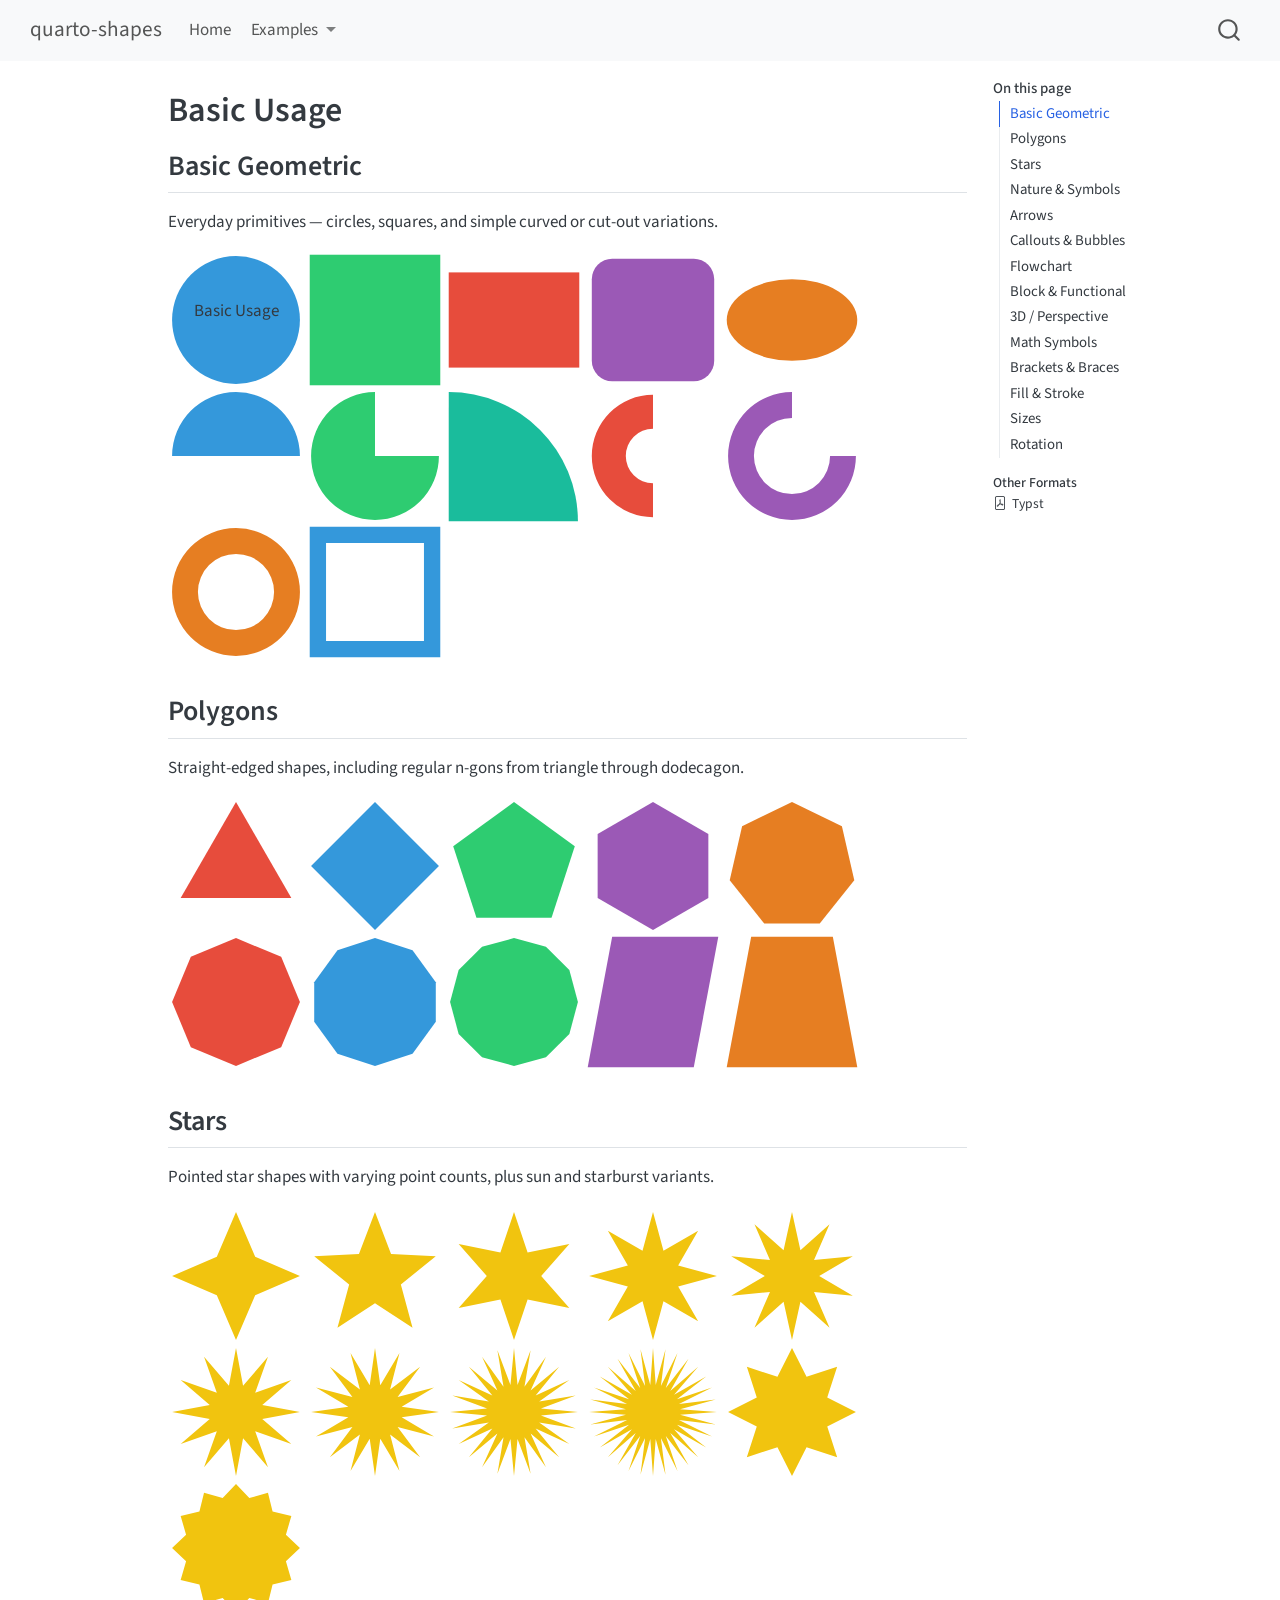
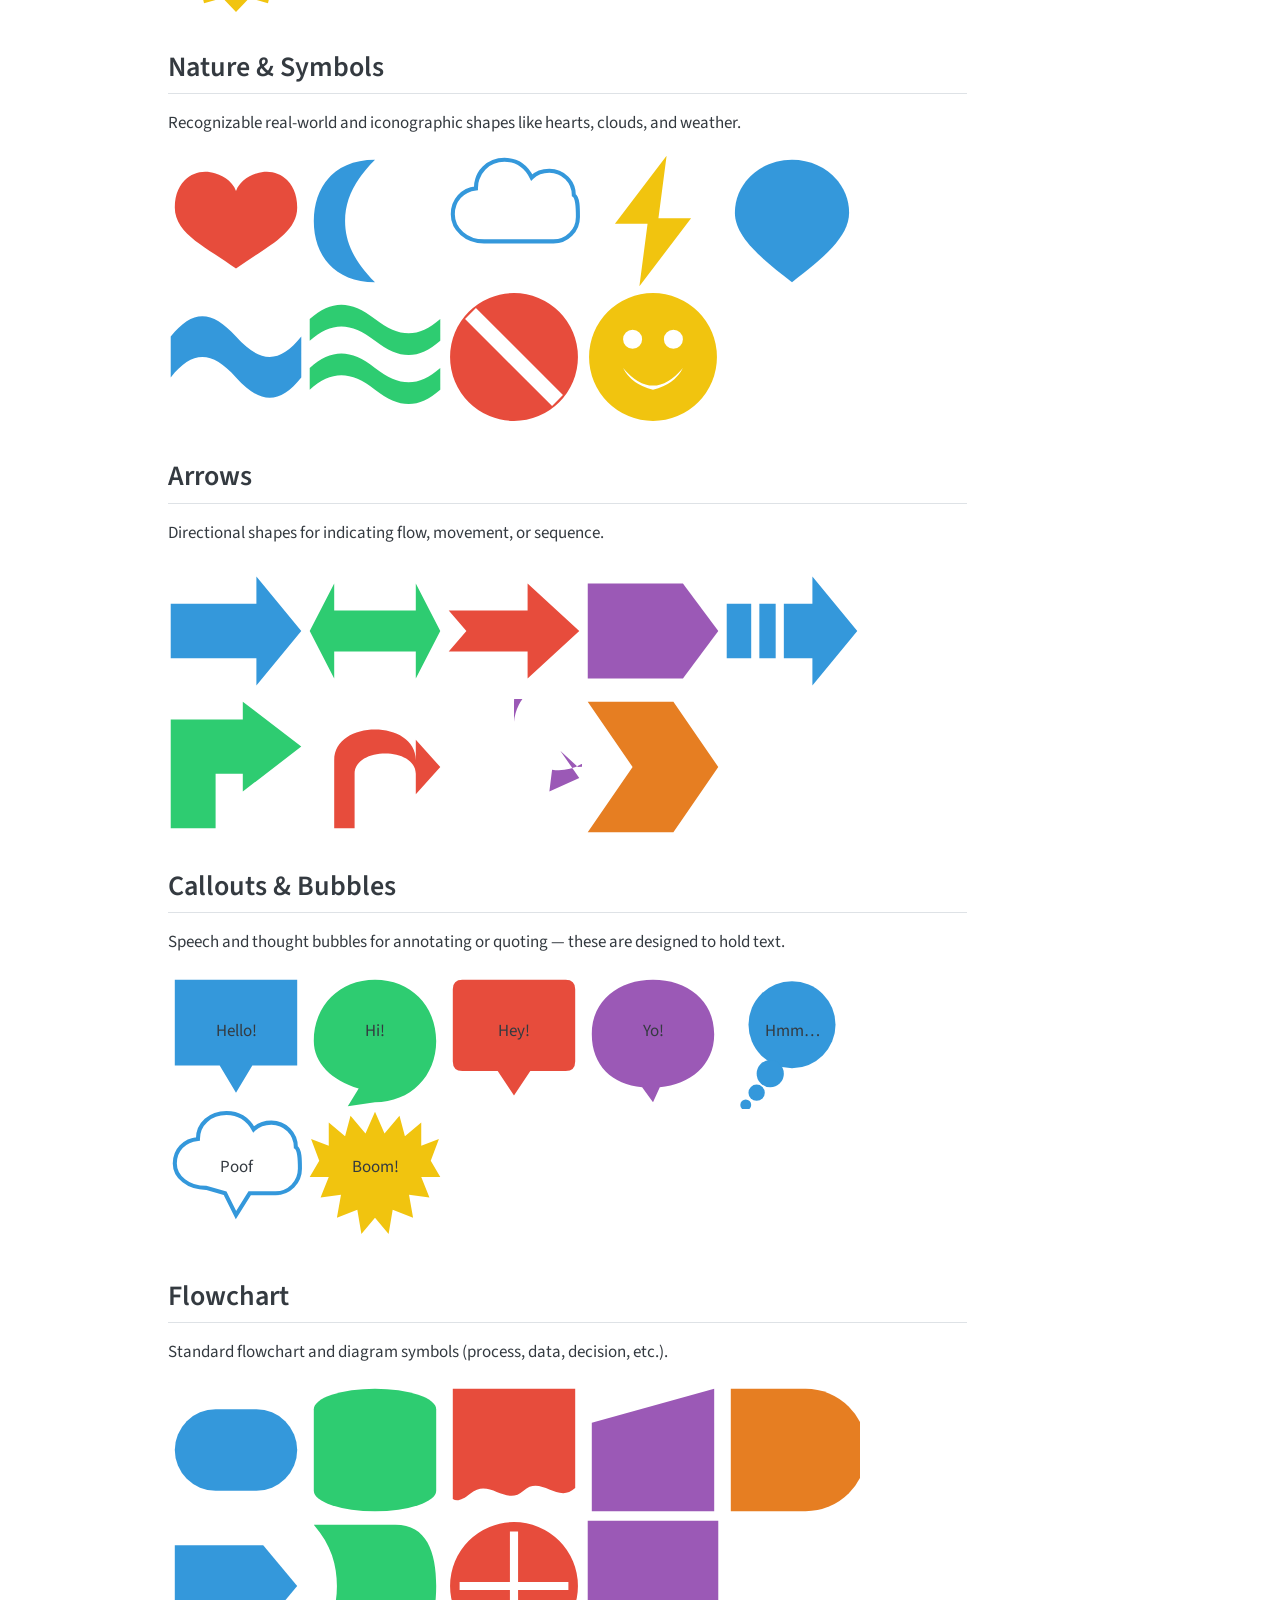
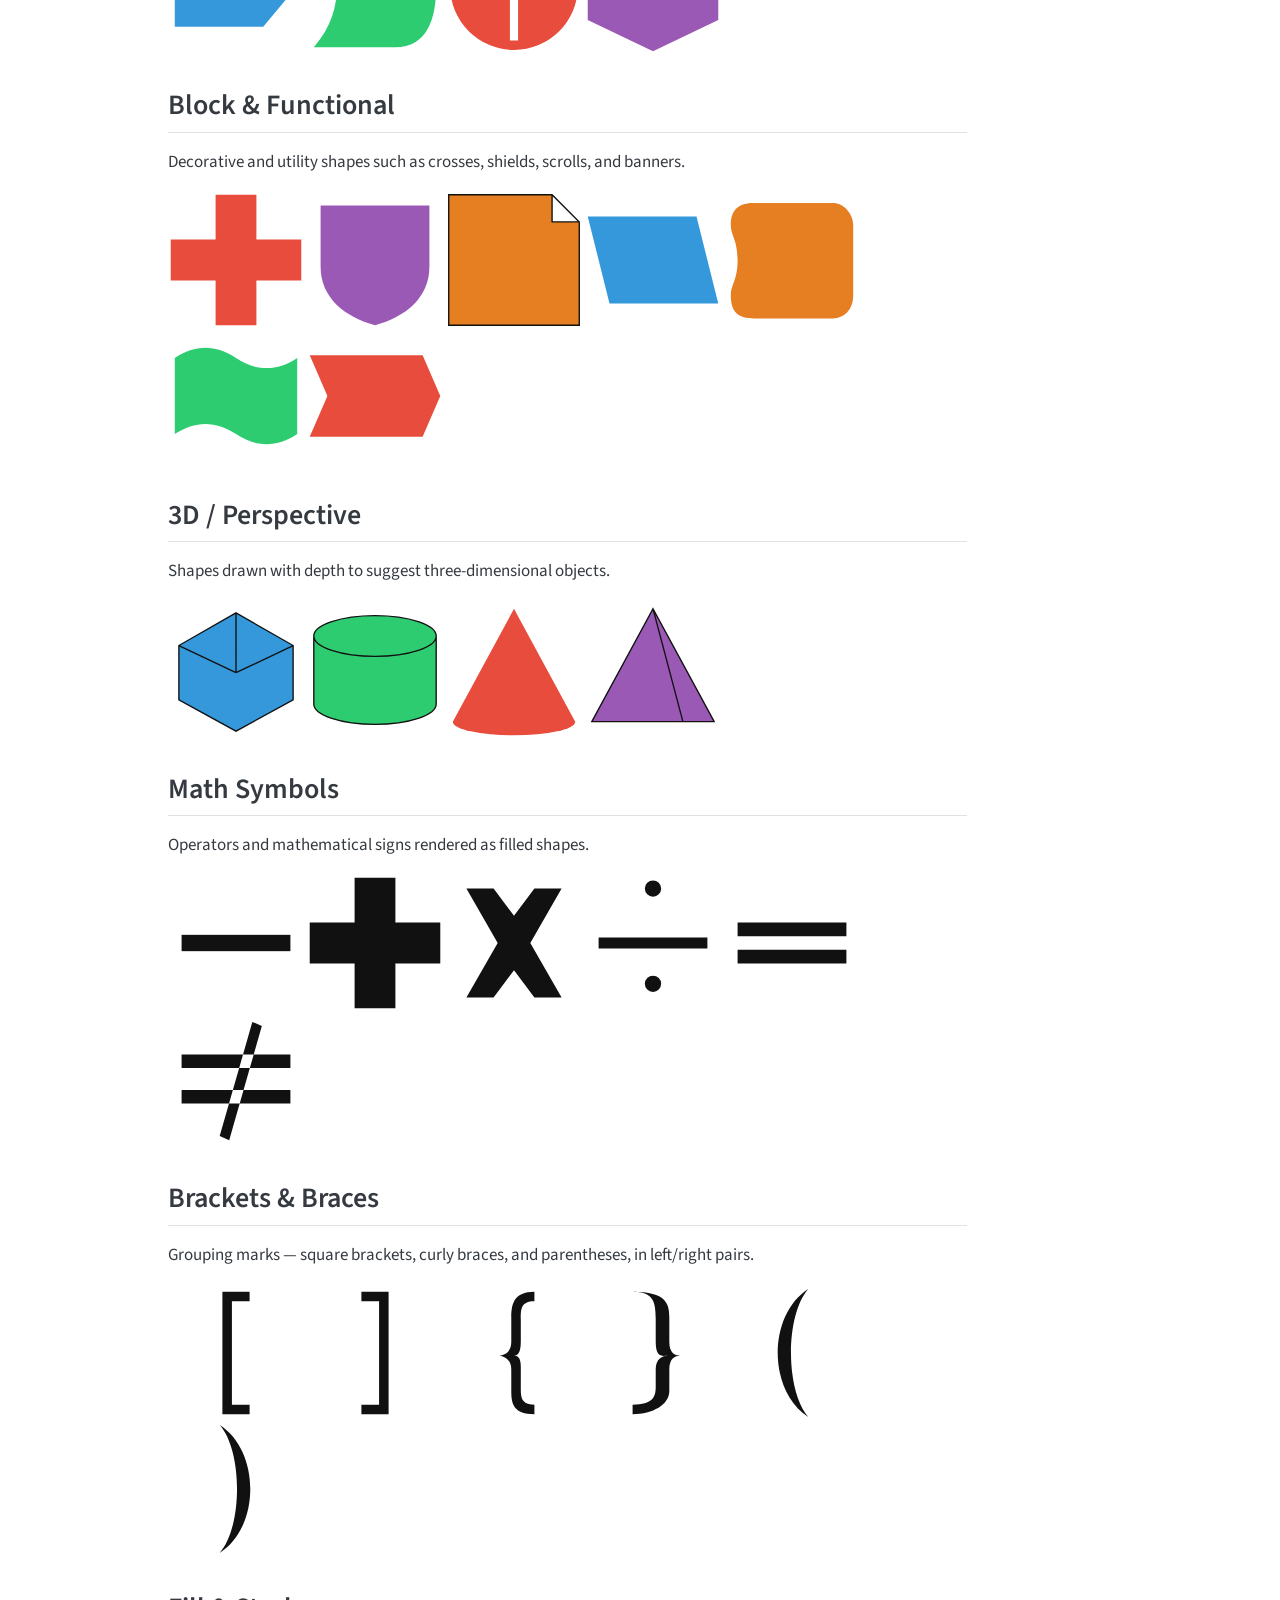
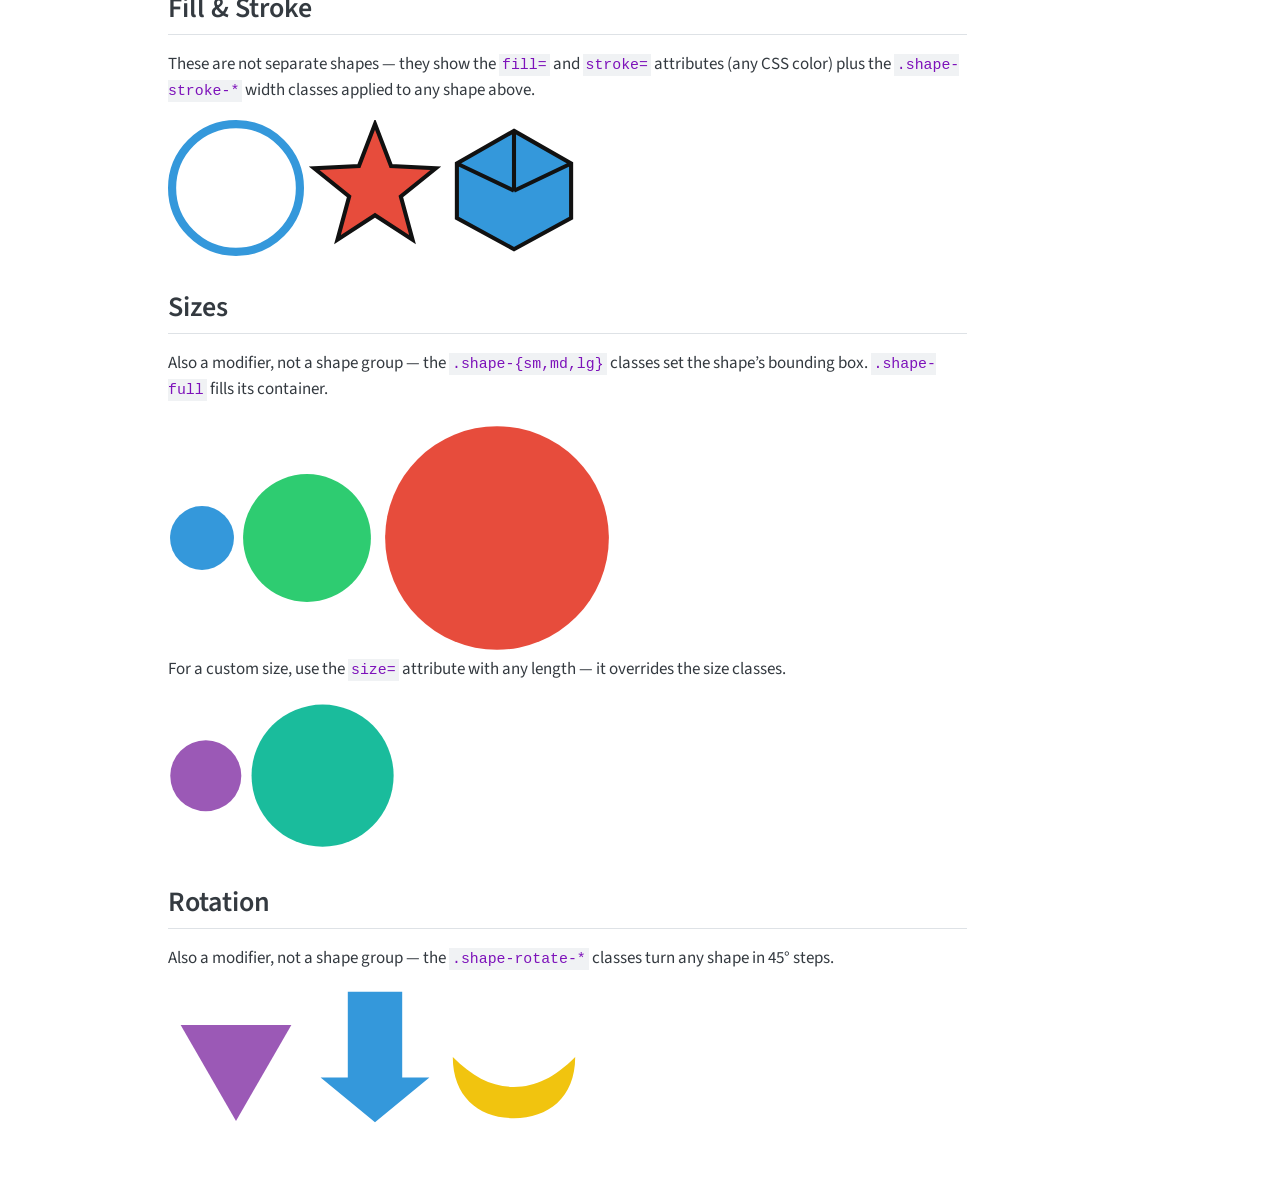
==== commit b45e4c1f: "add better size control" ====
--- a/docs/examples/basic.html
+++ b/docs/examples/basic.html
@@ -135,6 +135,7 @@
   <li><a href="#math-symbols" id="toc-math-symbols" class="nav-link" data-scroll-target="#math-symbols">Math Symbols</a></li>
   <li><a href="#brackets-braces" id="toc-brackets-braces" class="nav-link" data-scroll-target="#brackets-braces">Brackets &amp; Braces</a></li>
   <li><a href="#fill-stroke" id="toc-fill-stroke" class="nav-link" data-scroll-target="#fill-stroke">Fill &amp; Stroke</a></li>
+  <li><a href="#sizes" id="toc-sizes" class="nav-link" data-scroll-target="#sizes">Sizes</a></li>
   <li><a href="#rotation" id="toc-rotation" class="nav-link" data-scroll-target="#rotation">Rotation</a></li>
   </ul>
 <div class="quarto-alternate-formats"><h2>Other Formats</h2><ul><li><a href="basic.pdf"><i class="bi bi-file-pdf"></i>Typst</a></li></ul></div></nav>
@@ -401,6 +402,21 @@
 <div class="shape-wrapper shape-star shape-stroke-md shape-md" style="--shape-fill:#e74c3c;--shape-stroke:#111111"><svg class="shape-svg" viewbox="0 0 100 100" xmlns="http://www.w3.org/2000/svg"><polygon points="50.0,3.0 61.8,33.8 94.7,35.5 69.0,56.2 77.6,88.0 50.0,70.0 22.4,88.0 31.0,56.2 5.3,35.5 38.2,33.8" class="shape-path"></polygon></svg><div class="shape-content">
 </div></div>
 <div class="shape-wrapper shape-cube shape-stroke-md shape-md" style="--shape-fill:#3498db;--shape-stroke:#111111"><svg class="shape-svg" viewbox="0 0 100 100" xmlns="http://www.w3.org/2000/svg"><path d="M50,8 L92,32 L92,72 L50,95 L8,72 L8,32 Z M50,8 L50,52 M8,32 L50,52 M92,32 L50,52" class="shape-path"></path></svg><div class="shape-content">
+</div></div>
+</section>
+<section id="sizes" class="level2">
+<h2 class="anchored" data-anchor-id="sizes">Sizes</h2>
+<p>Also a modifier, not a shape group — the <code>.shape-{sm,md,lg}</code> classes set the shape’s bounding box. <code>.shape-full</code> fills its container.</p>
+<div class="shape-wrapper shape-circle shape-sm" style="--shape-fill:#3498db"><svg class="shape-svg" viewbox="0 0 100 100" xmlns="http://www.w3.org/2000/svg"><circle cx="50" cy="50" r="47" class="shape-path"></circle></svg><div class="shape-content">
+</div></div>
+<div class="shape-wrapper shape-circle shape-md" style="--shape-fill:#2ecc71"><svg class="shape-svg" viewbox="0 0 100 100" xmlns="http://www.w3.org/2000/svg"><circle cx="50" cy="50" r="47" class="shape-path"></circle></svg><div class="shape-content">
+</div></div>
+<div class="shape-wrapper shape-circle shape-lg" style="--shape-fill:#e74c3c"><svg class="shape-svg" viewbox="0 0 100 100" xmlns="http://www.w3.org/2000/svg"><circle cx="50" cy="50" r="47" class="shape-path"></circle></svg><div class="shape-content">
+</div></div>
+<p>For a custom size, use the <code>size=</code> attribute with any length — it overrides the size classes.</p>
+<div class="shape-wrapper shape-circle" style="--shape-fill:#9b59b6;--shape-size:2cm"><svg class="shape-svg" viewbox="0 0 100 100" xmlns="http://www.w3.org/2000/svg"><circle cx="50" cy="50" r="47" class="shape-path"></circle></svg><div class="shape-content">
+</div></div>
+<div class="shape-wrapper shape-circle" style="--shape-fill:#1abc9c;--shape-size:4cm"><svg class="shape-svg" viewbox="0 0 100 100" xmlns="http://www.w3.org/2000/svg"><circle cx="50" cy="50" r="47" class="shape-path"></circle></svg><div class="shape-content">
 </div></div>
 </section>
 <section id="rotation" class="level2">
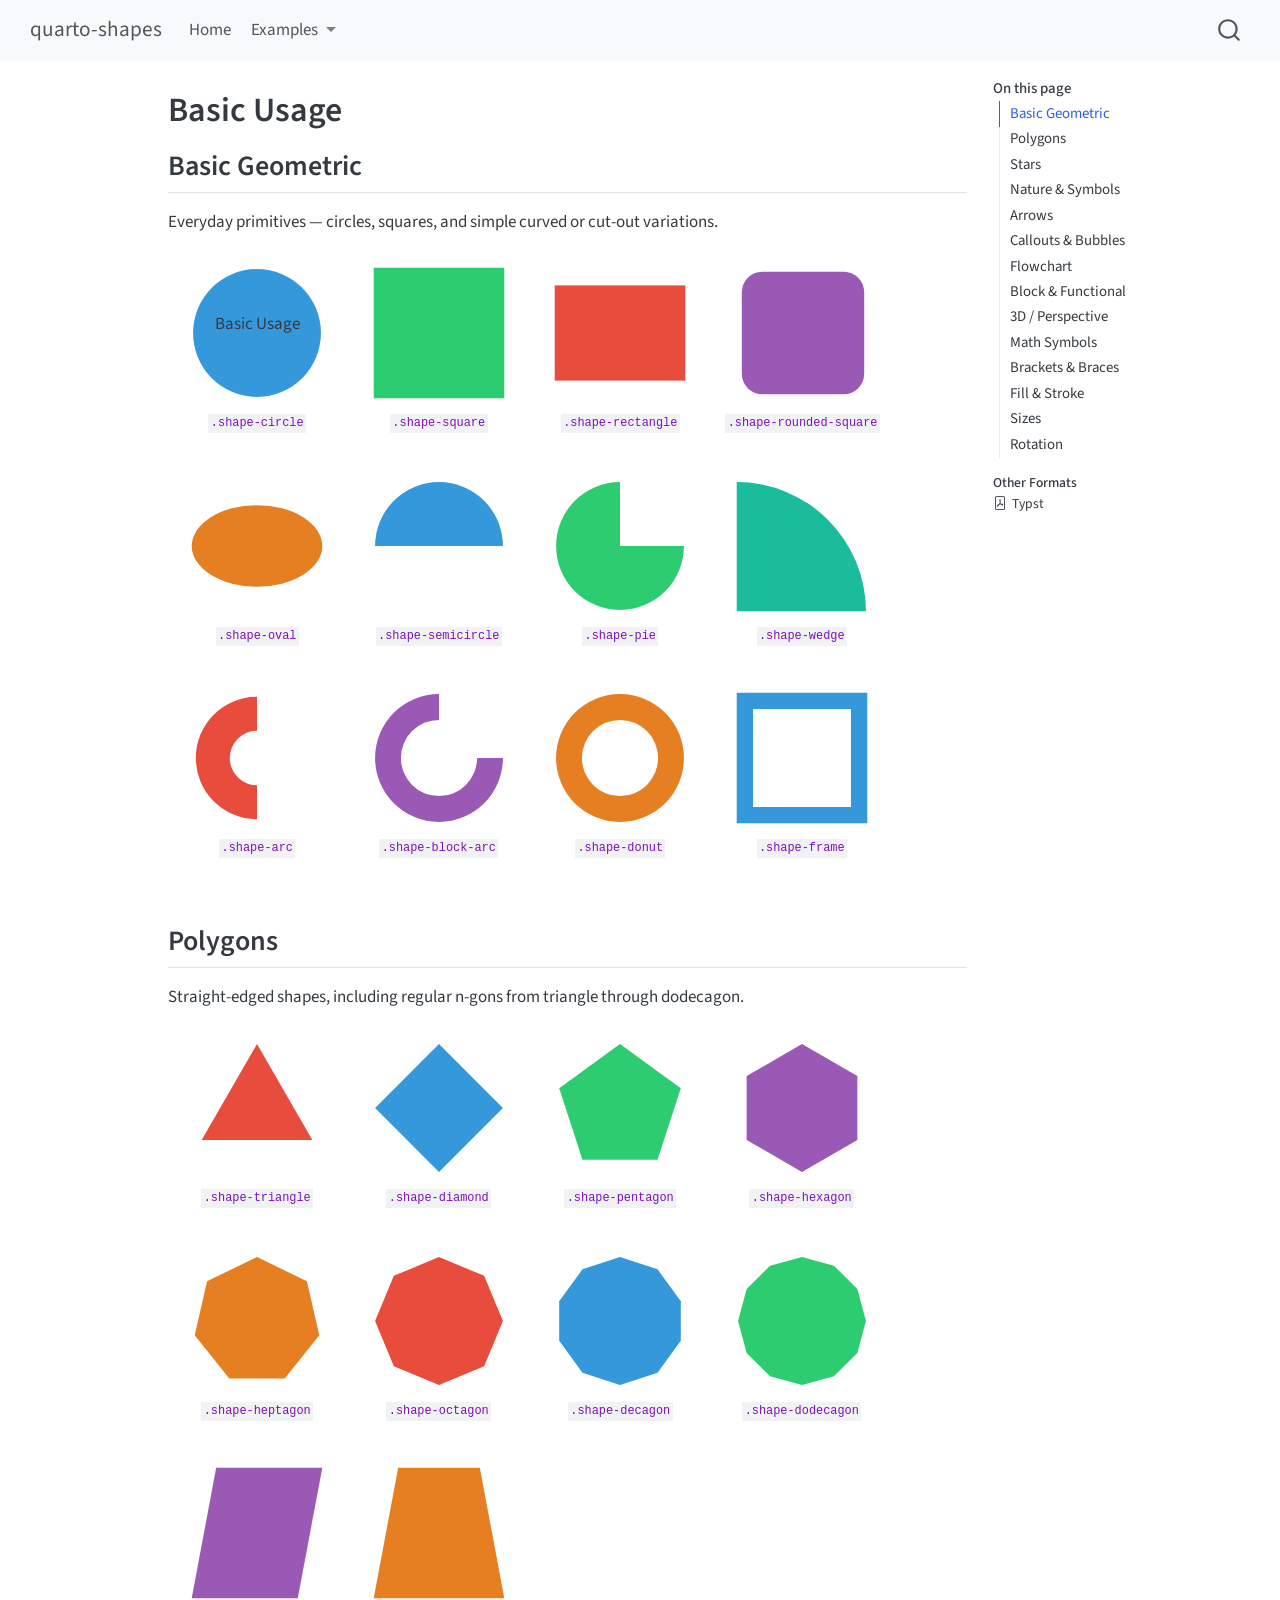
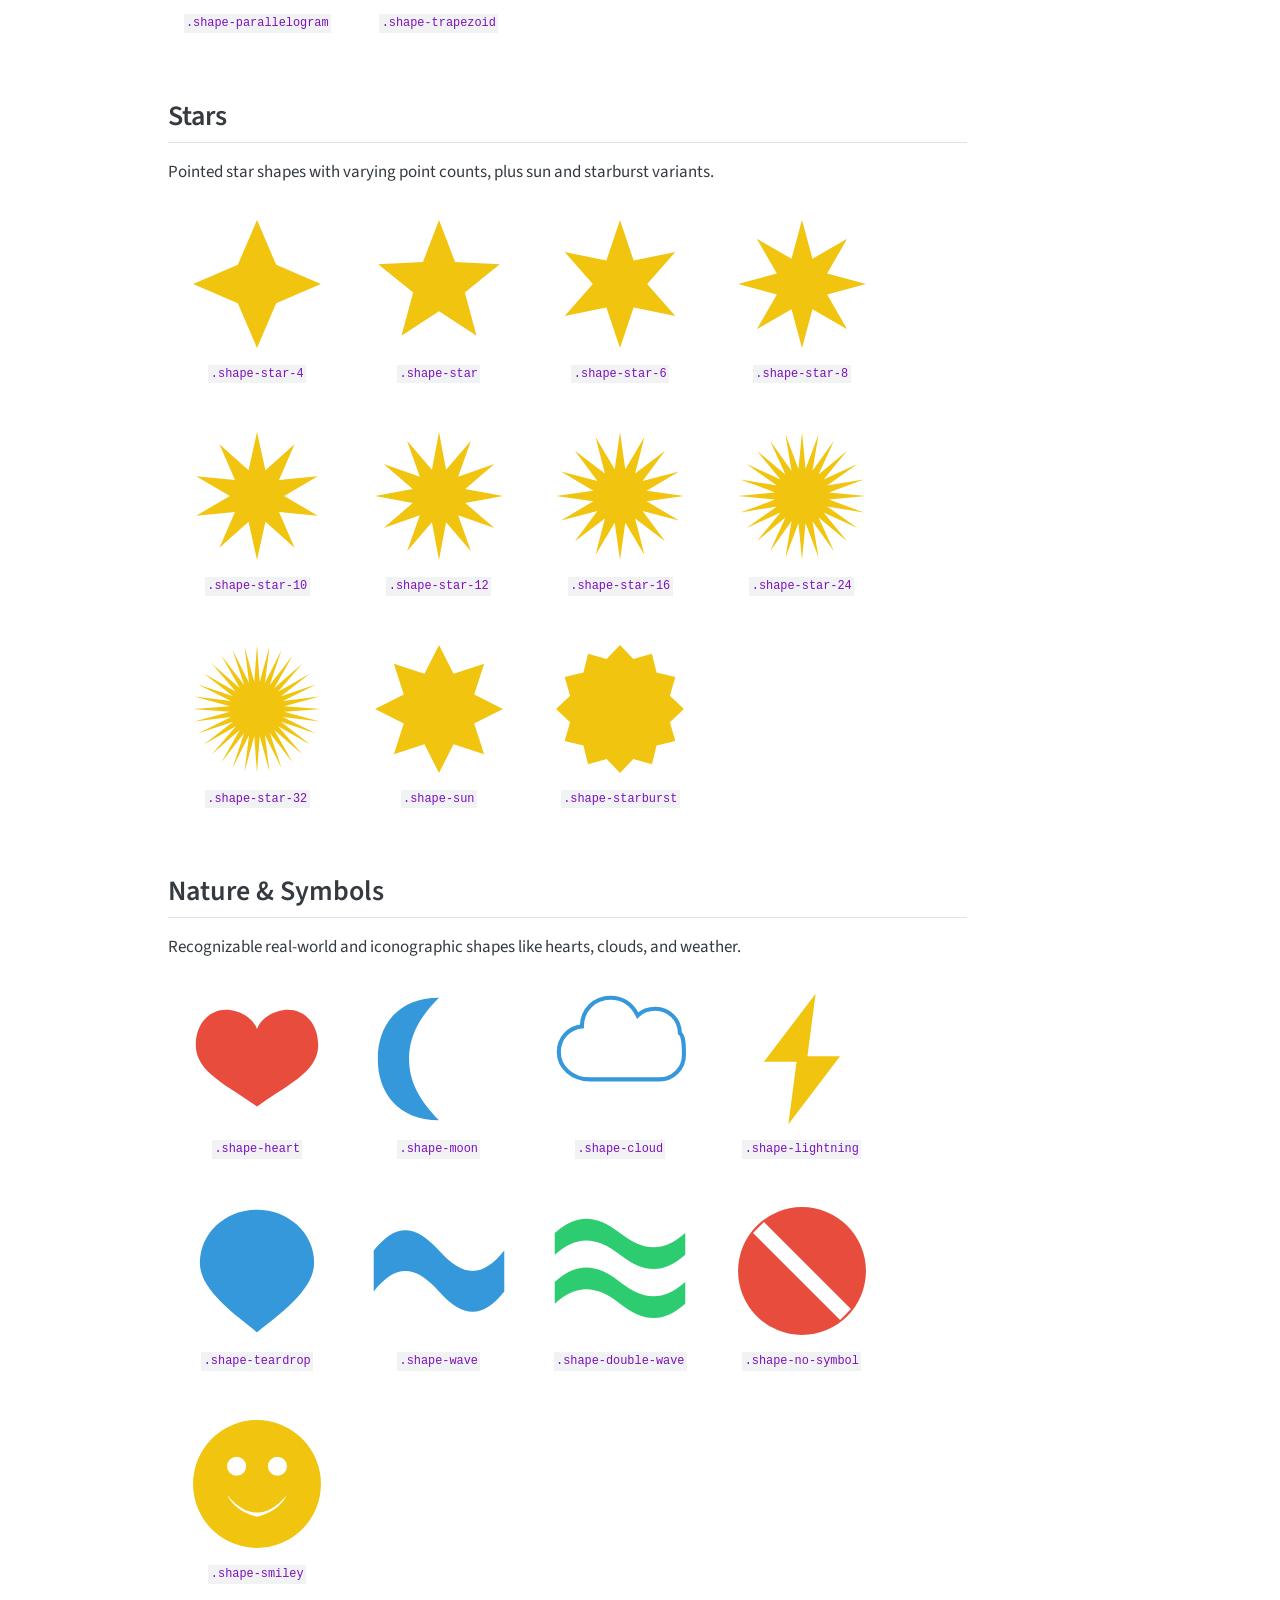
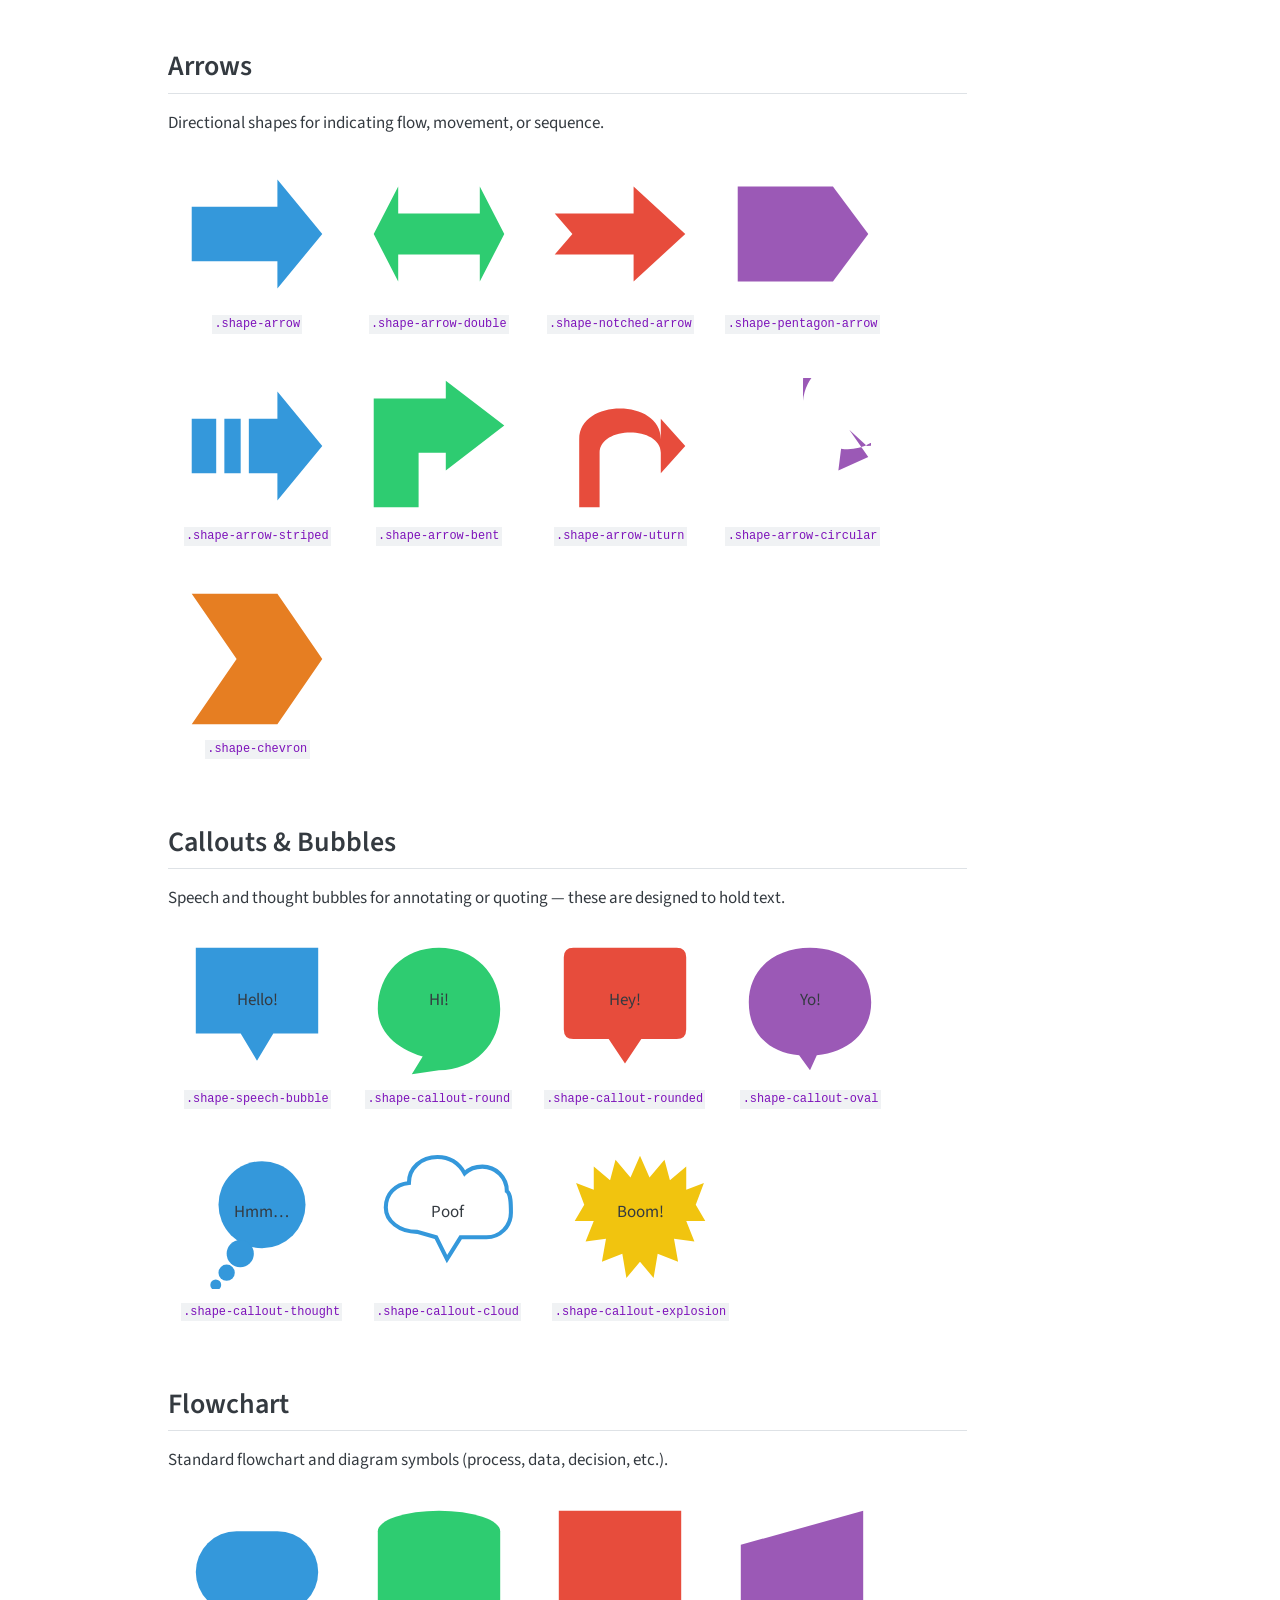
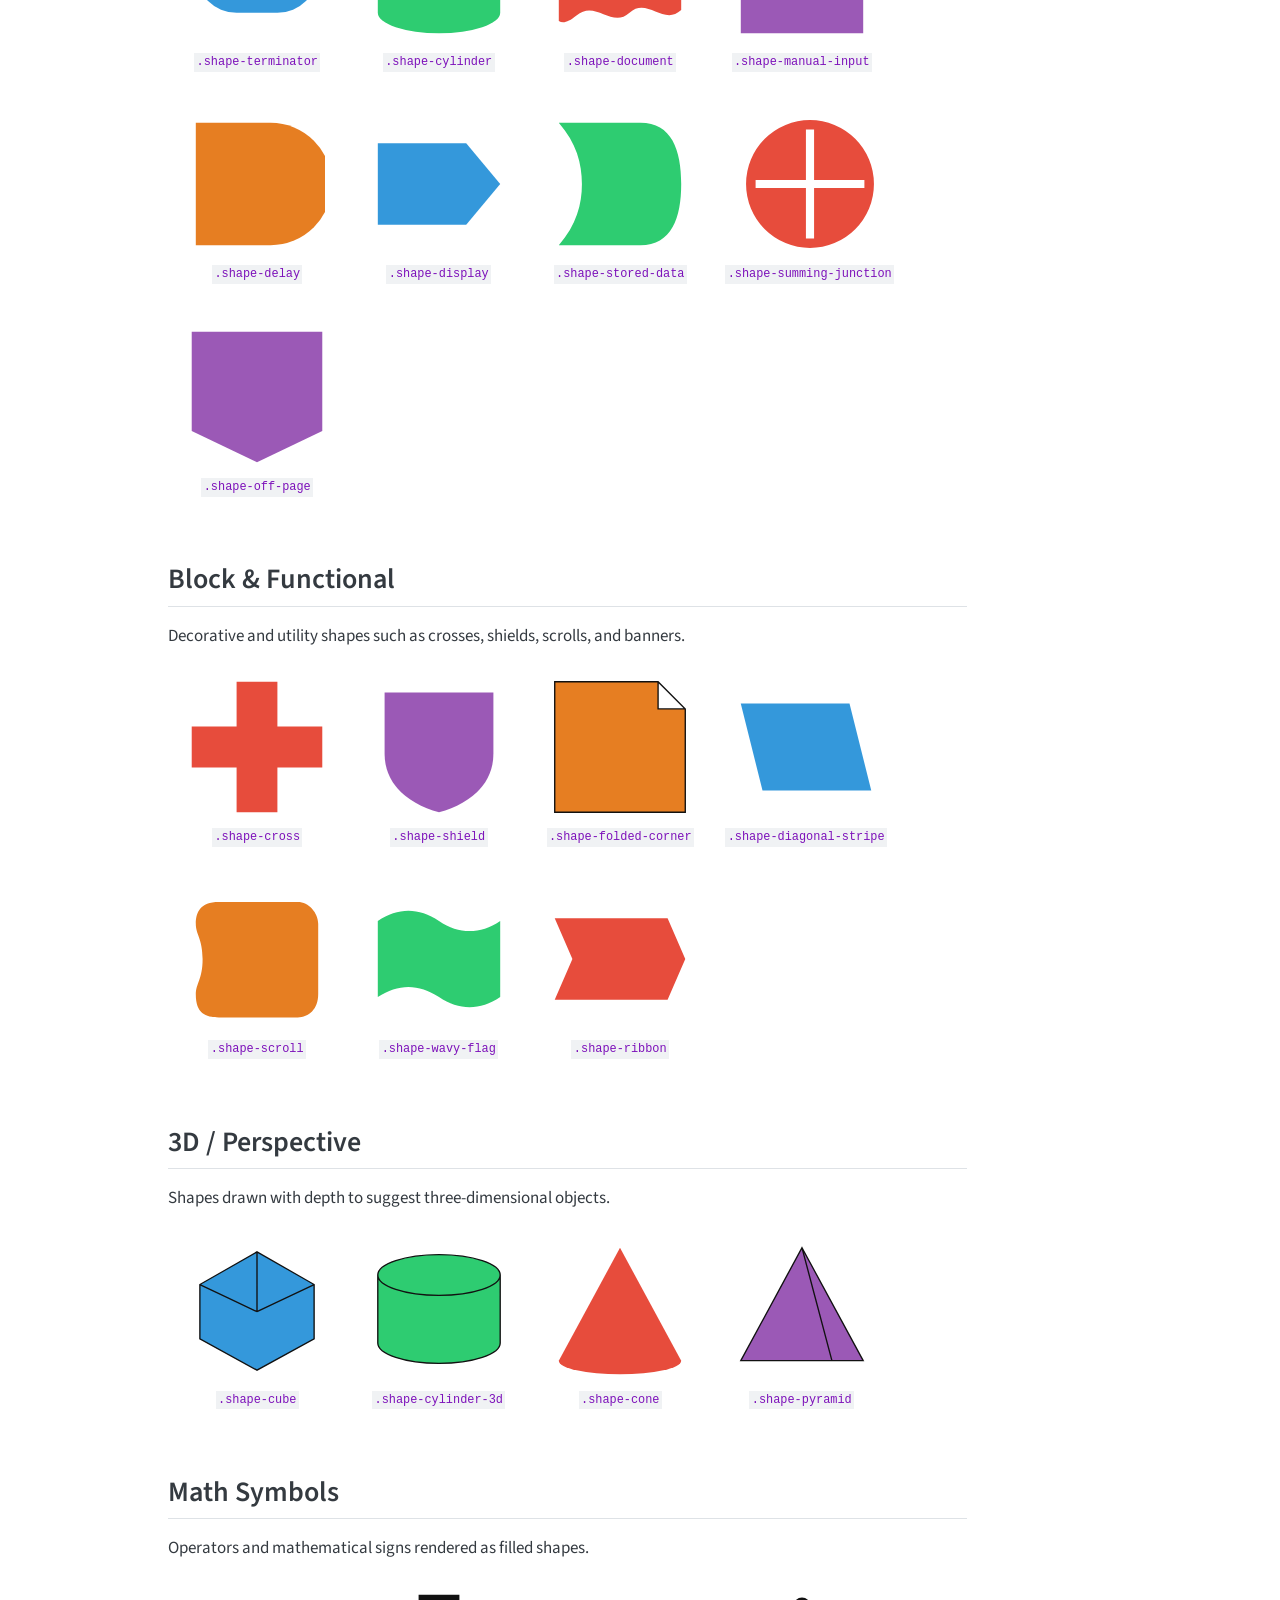
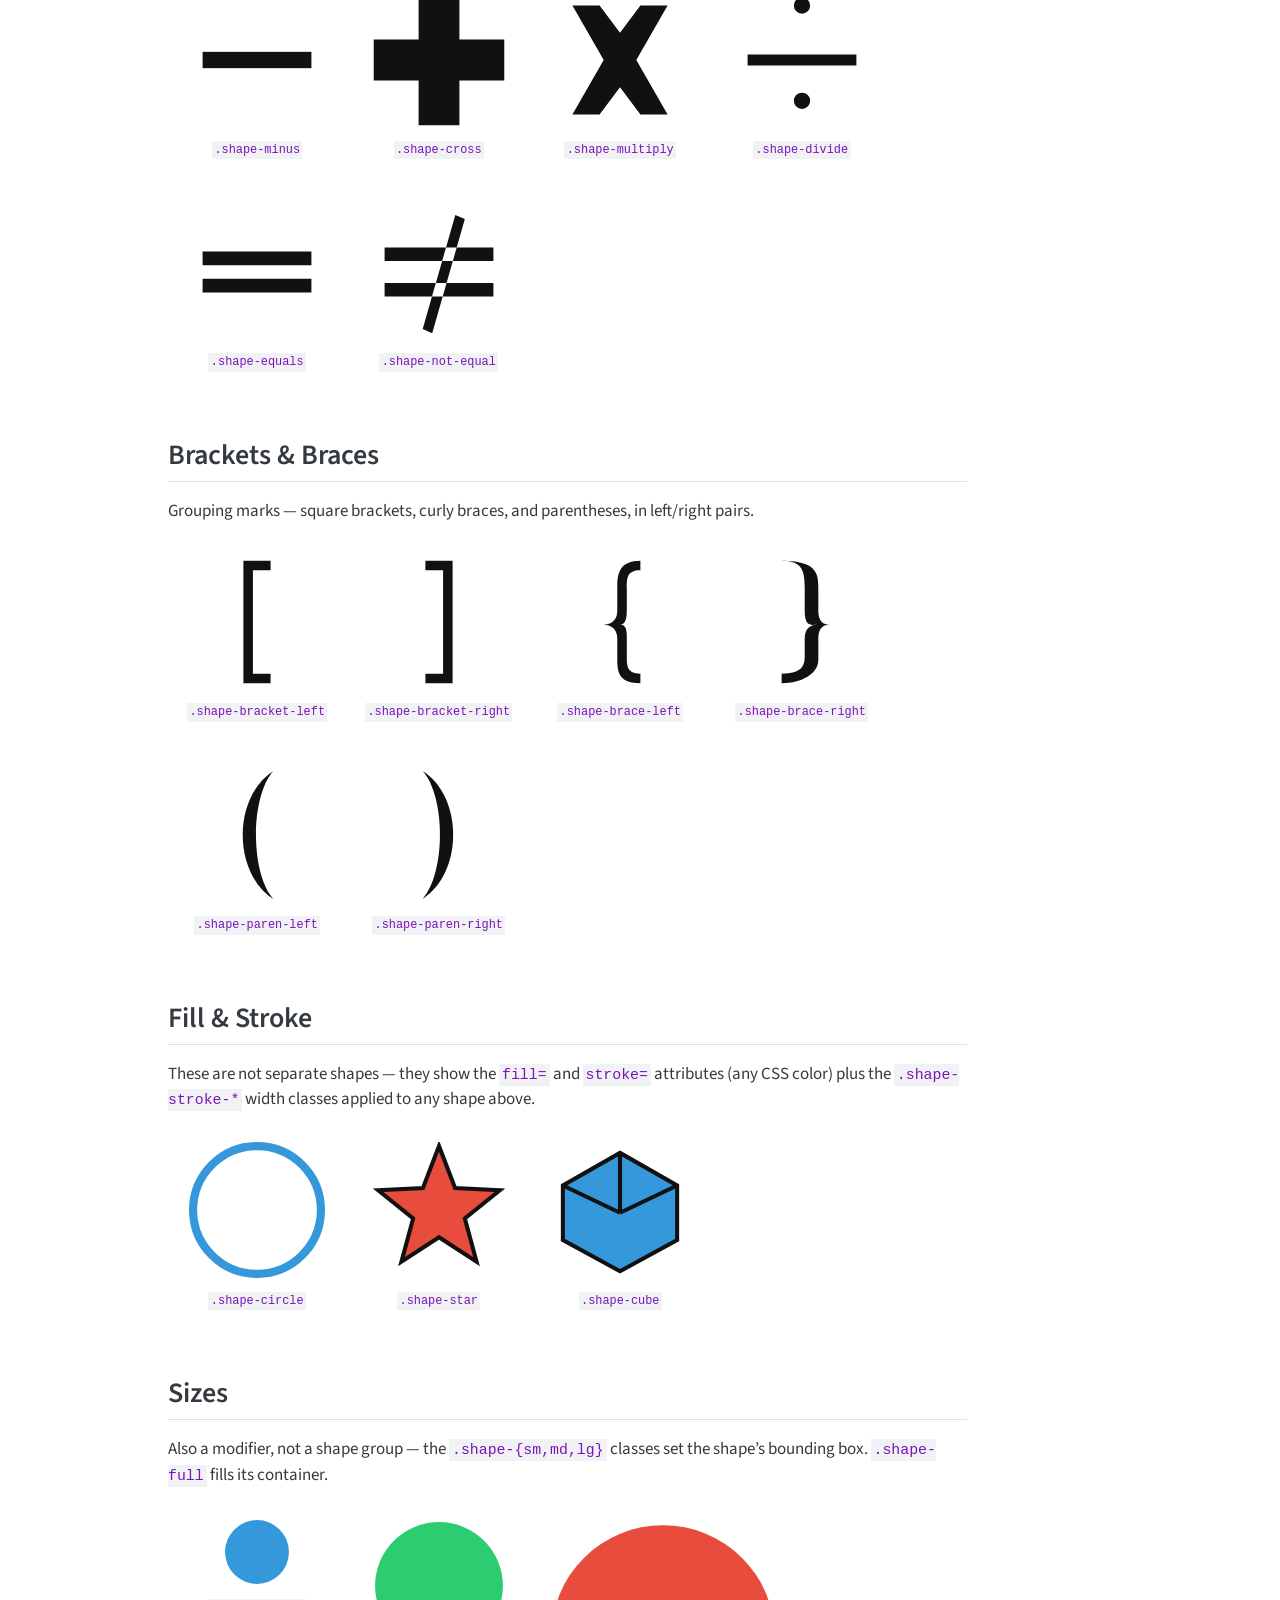
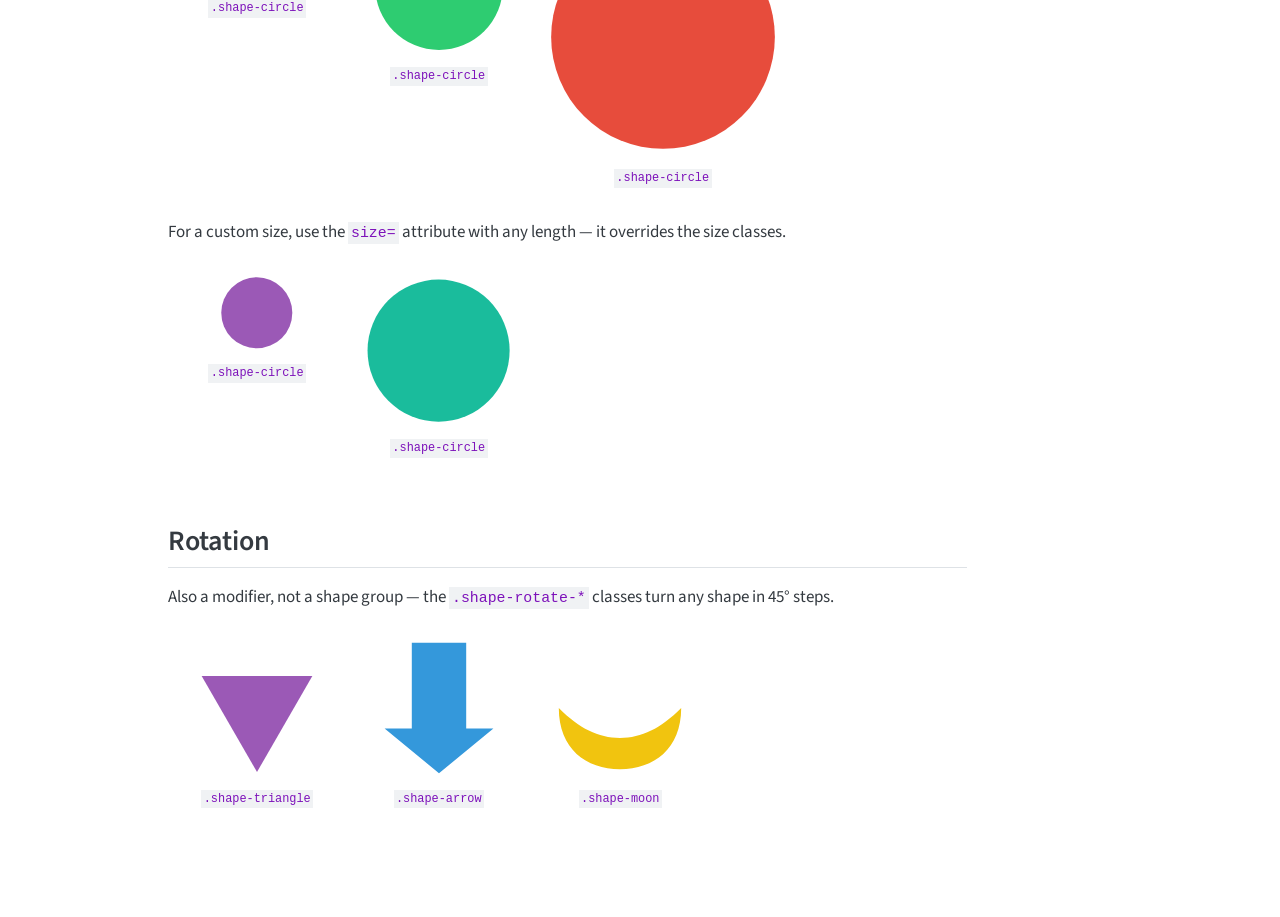
==== commit 0b64e5a3: "more doc updates" ====
--- a/docs/examples/basic.html
+++ b/docs/examples/basic.html
@@ -162,272 +162,593 @@
 </header>
 
 
+<style>
+.shape-item {
+  display: inline-flex;
+  flex-direction: column;
+  align-items: center;
+  justify-content: flex-start;
+  gap: 0.5rem;
+  vertical-align: top;
+  box-sizing: content-box;
+  min-width: 9rem;
+  margin: 0.75rem;
+  text-align: center;
+}
+.shape-name {
+  font-size: 0.8rem;
+  word-break: break-all;
+}
+</style>
 <section id="basic-geometric" class="level2">
 <h2 class="anchored" data-anchor-id="basic-geometric">Basic Geometric</h2>
 <p>Everyday primitives — circles, squares, and simple curved or cut-out variations.</p>
+<div class="shape-item">
 <div class="shape-wrapper shape-circle shape-md" style="--shape-fill:#3498db"><svg class="shape-svg" viewbox="0 0 100 100" xmlns="http://www.w3.org/2000/svg"><circle cx="50" cy="50" r="47" class="shape-path"></circle></svg><div class="shape-content">
 <p>Basic Usage</p>
 </div></div>
+<p><span class="shape-name"><code>.shape-circle</code></span></p>
+</div>
+<div class="shape-item">
 <div class="shape-wrapper shape-square shape-md" style="--shape-fill:#2ecc71"><svg class="shape-svg" viewbox="0 0 100 100" xmlns="http://www.w3.org/2000/svg"><rect x="2" y="2" width="96" height="96" class="shape-path"></rect></svg><div class="shape-content">
 </div></div>
+<p><span class="shape-name"><code>.shape-square</code></span></p>
+</div>
+<div class="shape-item">
 <div class="shape-wrapper shape-rectangle shape-md" style="--shape-fill:#e74c3c"><svg class="shape-svg" viewbox="0 0 100 100" xmlns="http://www.w3.org/2000/svg"><rect x="2" y="15" width="96" height="70" class="shape-path"></rect></svg><div class="shape-content">
 </div></div>
+<p><span class="shape-name"><code>.shape-rectangle</code></span></p>
+</div>
+<div class="shape-item">
 <div class="shape-wrapper shape-rounded-square shape-md" style="--shape-fill:#9b59b6"><svg class="shape-svg" viewbox="0 0 100 100" xmlns="http://www.w3.org/2000/svg"><rect x="5" y="5" width="90" height="90" rx="15" ry="15" class="shape-path"></rect></svg><div class="shape-content">
 </div></div>
+<p><span class="shape-name"><code>.shape-rounded-square</code></span></p>
+</div>
+<div class="shape-item">
 <div class="shape-wrapper shape-oval shape-md" style="--shape-fill:#e67e22"><svg class="shape-svg" viewbox="0 0 100 100" xmlns="http://www.w3.org/2000/svg"><ellipse cx="50" cy="50" rx="48" ry="30" class="shape-path"></ellipse></svg><div class="shape-content">
 </div></div>
+<p><span class="shape-name"><code>.shape-oval</code></span></p>
+</div>
+<div class="shape-item">
 <div class="shape-wrapper shape-semicircle shape-md" style="--shape-fill:#3498db"><svg class="shape-svg" viewbox="0 0 100 100" xmlns="http://www.w3.org/2000/svg"><path d="M3,50 A47,47 0 0,1 97,50 Z" class="shape-path"></path></svg><div class="shape-content">
 </div></div>
+<p><span class="shape-name"><code>.shape-semicircle</code></span></p>
+</div>
+<div class="shape-item">
 <div class="shape-wrapper shape-pie shape-md" style="--shape-fill:#2ecc71"><svg class="shape-svg" viewbox="0 0 100 100" xmlns="http://www.w3.org/2000/svg"><path d="M50,50 L97,50 A47,47 0 1,1 50,3 Z" class="shape-path"></path></svg><div class="shape-content">
 </div></div>
+<p><span class="shape-name"><code>.shape-pie</code></span></p>
+</div>
+<div class="shape-item">
 <div class="shape-wrapper shape-wedge shape-md" style="--shape-fill:#1abc9c"><svg class="shape-svg" viewbox="0 0 100 100" xmlns="http://www.w3.org/2000/svg"><path d="M2,98 L2,3 A95,95 0 0,1 97,98 Z" class="shape-path"></path></svg><div class="shape-content">
 </div></div>
+<p><span class="shape-name"><code>.shape-wedge</code></span></p>
+</div>
+<div class="shape-item">
 <div class="shape-wrapper shape-arc shape-md" style="--shape-fill:#e74c3c"><svg class="shape-svg" viewbox="0 0 100 100" xmlns="http://www.w3.org/2000/svg"><path d="M50,5 A45,45 0 0,0 50,95 L50,70 A20,20 0 0,1 50,30 Z" class="shape-path"></path></svg><div class="shape-content">
 </div></div>
+<p><span class="shape-name"><code>.shape-arc</code></span></p>
+</div>
+<div class="shape-item">
 <div class="shape-wrapper shape-block-arc shape-md" style="--shape-fill:#9b59b6"><svg class="shape-svg" viewbox="0 0 100 100" xmlns="http://www.w3.org/2000/svg"><path d="M50,3 A47,47 0 1,0 97,50 L78,50 A28,28 0 1,1 50,22 Z" class="shape-path"></path></svg><div class="shape-content">
 </div></div>
+<p><span class="shape-name"><code>.shape-block-arc</code></span></p>
+</div>
+<div class="shape-item">
 <div class="shape-wrapper shape-donut shape-md" style="--shape-fill:#e67e22"><svg class="shape-svg" viewbox="0 0 100 100" xmlns="http://www.w3.org/2000/svg"><path fill-rule="evenodd" d="M50,3 A47,47 0 1,1 50,97 A47,47 0 1,1 50,3 M50,22 A28,28 0 1,0 50,78 A28,28 0 1,0 50,22" class="shape-path"></path></svg><div class="shape-content">
 </div></div>
+<p><span class="shape-name"><code>.shape-donut</code></span></p>
+</div>
+<div class="shape-item">
 <div class="shape-wrapper shape-frame shape-md" style="--shape-fill:#3498db"><svg class="shape-svg" viewbox="0 0 100 100" xmlns="http://www.w3.org/2000/svg"><path fill-rule="evenodd" d="M2,2 L98,2 L98,98 L2,98 Z M14,14 L86,14 L86,86 L14,86 Z" class="shape-path"></path></svg><div class="shape-content">
 </div></div>
+<p><span class="shape-name"><code>.shape-frame</code></span></p>
+</div>
 </section>
 <section id="polygons" class="level2">
 <h2 class="anchored" data-anchor-id="polygons">Polygons</h2>
 <p>Straight-edged shapes, including regular n-gons from triangle through dodecagon.</p>
+<div class="shape-item">
 <div class="shape-wrapper shape-triangle shape-md" style="--shape-fill:#e74c3c"><svg class="shape-svg" viewbox="0 0 100 100" xmlns="http://www.w3.org/2000/svg"><polygon points="50.0,3.0 90.7,73.5 9.3,73.5" class="shape-path"></polygon></svg><div class="shape-content">
 </div></div>
+<p><span class="shape-name"><code>.shape-triangle</code></span></p>
+</div>
+<div class="shape-item">
 <div class="shape-wrapper shape-diamond shape-md" style="--shape-fill:#3498db"><svg class="shape-svg" viewbox="0 0 100 100" xmlns="http://www.w3.org/2000/svg"><polygon points="50.0,3.0 97.0,50.0 50.0,97.0 3.0,50.0" class="shape-path"></polygon></svg><div class="shape-content">
 </div></div>
+<p><span class="shape-name"><code>.shape-diamond</code></span></p>
+</div>
+<div class="shape-item">
 <div class="shape-wrapper shape-pentagon shape-md" style="--shape-fill:#2ecc71"><svg class="shape-svg" viewbox="0 0 100 100" xmlns="http://www.w3.org/2000/svg"><polygon points="50.0,3.0 94.7,35.5 77.6,88.0 22.4,88.0 5.3,35.5" class="shape-path"></polygon></svg><div class="shape-content">
 </div></div>
+<p><span class="shape-name"><code>.shape-pentagon</code></span></p>
+</div>
+<div class="shape-item">
 <div class="shape-wrapper shape-hexagon shape-md" style="--shape-fill:#9b59b6"><svg class="shape-svg" viewbox="0 0 100 100" xmlns="http://www.w3.org/2000/svg"><polygon points="50.0,3.0 90.7,26.5 90.7,73.5 50.0,97.0 9.3,73.5 9.3,26.5" class="shape-path"></polygon></svg><div class="shape-content">
 </div></div>
+<p><span class="shape-name"><code>.shape-hexagon</code></span></p>
+</div>
+<div class="shape-item">
 <div class="shape-wrapper shape-heptagon shape-md" style="--shape-fill:#e67e22"><svg class="shape-svg" viewbox="0 0 100 100" xmlns="http://www.w3.org/2000/svg"><polygon points="50.0,3.0 86.7,20.7 95.8,60.5 70.4,92.3 29.6,92.3 4.2,60.5 13.3,20.7" class="shape-path"></polygon></svg><div class="shape-content">
 </div></div>
+<p><span class="shape-name"><code>.shape-heptagon</code></span></p>
+</div>
+<div class="shape-item">
 <div class="shape-wrapper shape-octagon shape-md" style="--shape-fill:#e74c3c"><svg class="shape-svg" viewbox="0 0 100 100" xmlns="http://www.w3.org/2000/svg"><polygon points="50.0,3.0 83.2,16.8 97.0,50.0 83.2,83.2 50.0,97.0 16.8,83.2 3.0,50.0 16.8,16.8" class="shape-path"></polygon></svg><div class="shape-content">
 </div></div>
+<p><span class="shape-name"><code>.shape-octagon</code></span></p>
+</div>
+<div class="shape-item">
 <div class="shape-wrapper shape-decagon shape-md" style="--shape-fill:#3498db"><svg class="shape-svg" viewbox="0 0 100 100" xmlns="http://www.w3.org/2000/svg"><polygon points="50.0,3.0 77.6,12.0 94.7,35.5 94.7,64.5 77.6,88.0 50.0,97.0 22.4,88.0 5.3,64.5 5.3,35.5 22.4,12.0" class="shape-path"></polygon></svg><div class="shape-content">
 </div></div>
+<p><span class="shape-name"><code>.shape-decagon</code></span></p>
+</div>
+<div class="shape-item">
 <div class="shape-wrapper shape-dodecagon shape-md" style="--shape-fill:#2ecc71"><svg class="shape-svg" viewbox="0 0 100 100" xmlns="http://www.w3.org/2000/svg"><polygon points="50.0,3.0 73.5,9.3 90.7,26.5 97.0,50.0 90.7,73.5 73.5,90.7 50.0,97.0 26.5,90.7 9.3,73.5 3.0,50.0 9.3,26.5 26.5,9.3" class="shape-path"></polygon></svg><div class="shape-content">
 </div></div>
+<p><span class="shape-name"><code>.shape-dodecagon</code></span></p>
+</div>
+<div class="shape-item">
 <div class="shape-wrapper shape-parallelogram shape-md" style="--shape-fill:#9b59b6"><svg class="shape-svg" viewbox="0 0 100 100" xmlns="http://www.w3.org/2000/svg"><polygon points="20,2 98,2 80,98 2,98" class="shape-path"></polygon></svg><div class="shape-content">
 </div></div>
+<p><span class="shape-name"><code>.shape-parallelogram</code></span></p>
+</div>
+<div class="shape-item">
 <div class="shape-wrapper shape-trapezoid shape-md" style="--shape-fill:#e67e22"><svg class="shape-svg" viewbox="0 0 100 100" xmlns="http://www.w3.org/2000/svg"><polygon points="20,2 80,2 98,98 2,98" class="shape-path"></polygon></svg><div class="shape-content">
 </div></div>
+<p><span class="shape-name"><code>.shape-trapezoid</code></span></p>
+</div>
 </section>
 <section id="stars" class="level2">
 <h2 class="anchored" data-anchor-id="stars">Stars</h2>
 <p>Pointed star shapes with varying point counts, plus sun and starburst variants.</p>
+<div class="shape-item">
 <div class="shape-wrapper shape-star-4 shape-md" style="--shape-fill:#f1c40f"><svg class="shape-svg" viewbox="0 0 100 100" xmlns="http://www.w3.org/2000/svg"><polygon points="50.0,3.0 64.1,35.9 97.0,50.0 64.1,64.1 50.0,97.0 35.9,64.1 3.0,50.0 35.9,35.9" class="shape-path"></polygon></svg><div class="shape-content">
 </div></div>
+<p><span class="shape-name"><code>.shape-star-4</code></span></p>
+</div>
+<div class="shape-item">
 <div class="shape-wrapper shape-star shape-md" style="--shape-fill:#f1c40f"><svg class="shape-svg" viewbox="0 0 100 100" xmlns="http://www.w3.org/2000/svg"><polygon points="50.0,3.0 61.8,33.8 94.7,35.5 69.0,56.2 77.6,88.0 50.0,70.0 22.4,88.0 31.0,56.2 5.3,35.5 38.2,33.8" class="shape-path"></polygon></svg><div class="shape-content">
 </div></div>
+<p><span class="shape-name"><code>.shape-star</code></span></p>
+</div>
+<div class="shape-item">
 <div class="shape-wrapper shape-star-6 shape-md" style="--shape-fill:#f1c40f"><svg class="shape-svg" viewbox="0 0 100 100" xmlns="http://www.w3.org/2000/svg"><polygon points="50.0,3.0 60.0,32.7 90.7,26.5 70.0,50.0 90.7,73.5 60.0,67.3 50.0,97.0 40.0,67.3 9.3,73.5 30.0,50.0 9.3,26.5 40.0,32.7" class="shape-path"></polygon></svg><div class="shape-content">
 </div></div>
+<p><span class="shape-name"><code>.shape-star-6</code></span></p>
+</div>
+<div class="shape-item">
 <div class="shape-wrapper shape-star-8 shape-md" style="--shape-fill:#f1c40f"><svg class="shape-svg" viewbox="0 0 100 100" xmlns="http://www.w3.org/2000/svg"><polygon points="50.0,3.0 57.7,31.5 83.2,16.8 68.5,42.3 97.0,50.0 68.5,57.7 83.2,83.2 57.7,68.5 50.0,97.0 42.3,68.5 16.8,83.2 31.5,57.7 3.0,50.0 31.5,42.3 16.8,16.8 42.3,31.5" class="shape-path"></polygon></svg><div class="shape-content">
 </div></div>
+<p><span class="shape-name"><code>.shape-star-8</code></span></p>
+</div>
+<div class="shape-item">
 <div class="shape-wrapper shape-star-10 shape-md" style="--shape-fill:#f1c40f"><svg class="shape-svg" viewbox="0 0 100 100" xmlns="http://www.w3.org/2000/svg"><polygon points="50.0,3.0 56.2,31.0 77.6,12.0 66.2,38.2 94.7,35.5 70.0,50.0 94.7,64.5 66.2,61.8 77.6,88.0 56.2,69.0 50.0,97.0 43.8,69.0 22.4,88.0 33.8,61.8 5.3,64.5 30.0,50.0 5.3,35.5 33.8,38.2 22.4,12.0 43.8,31.0" class="shape-path"></polygon></svg><div class="shape-content">
 </div></div>
+<p><span class="shape-name"><code>.shape-star-10</code></span></p>
+</div>
+<div class="shape-item">
 <div class="shape-wrapper shape-star-12 shape-md" style="--shape-fill:#f1c40f"><svg class="shape-svg" viewbox="0 0 100 100" xmlns="http://www.w3.org/2000/svg"><polygon points="50.0,3.0 55.2,30.7 73.5,9.3 64.1,35.9 90.7,26.5 69.3,44.8 97.0,50.0 69.3,55.2 90.7,73.5 64.1,64.1 73.5,90.7 55.2,69.3 50.0,97.0 44.8,69.3 26.5,90.7 35.9,64.1 9.3,73.5 30.7,55.2 3.0,50.0 30.7,44.8 9.3,26.5 35.9,35.9 26.5,9.3 44.8,30.7" class="shape-path"></polygon></svg><div class="shape-content">
 </div></div>
+<p><span class="shape-name"><code>.shape-star-12</code></span></p>
+</div>
+<div class="shape-item">
 <div class="shape-wrapper shape-star-16 shape-md" style="--shape-fill:#f1c40f"><svg class="shape-svg" viewbox="0 0 100 100" xmlns="http://www.w3.org/2000/svg"><polygon points="50.0,3.0 53.9,30.4 68.0,6.6 61.1,33.4 83.2,16.8 66.6,38.9 93.4,32.0 69.6,46.1 97.0,50.0 69.6,53.9 93.4,68.0 66.6,61.1 83.2,83.2 61.1,66.6 68.0,93.4 53.9,69.6 50.0,97.0 46.1,69.6 32.0,93.4 38.9,66.6 16.8,83.2 33.4,61.1 6.6,68.0 30.4,53.9 3.0,50.0 30.4,46.1 6.6,32.0 33.4,38.9 16.8,16.8 38.9,33.4 32.0,6.6 46.1,30.4" class="shape-path"></polygon></svg><div class="shape-content">
 </div></div>
+<p><span class="shape-name"><code>.shape-star-16</code></span></p>
+</div>
+<div class="shape-item">
 <div class="shape-wrapper shape-star-24 shape-md" style="--shape-fill:#f1c40f"><svg class="shape-svg" viewbox="0 0 100 100" xmlns="http://www.w3.org/2000/svg"><polygon points="50.0,3.0 52.6,30.2 62.2,4.6 57.7,31.5 73.5,9.3 62.2,34.1 83.2,16.8 65.9,37.8 90.7,26.5 68.5,42.3 95.4,37.8 69.8,47.4 97.0,50.0 69.8,52.6 95.4,62.2 68.5,57.7 90.7,73.5 65.9,62.2 83.2,83.2 62.2,65.9 73.5,90.7 57.7,68.5 62.2,95.4 52.6,69.8 50.0,97.0 47.4,69.8 37.8,95.4 42.3,68.5 26.5,90.7 37.8,65.9 16.8,83.2 34.1,62.2 9.3,73.5 31.5,57.7 4.6,62.2 30.2,52.6 3.0,50.0 30.2,47.4 4.6,37.8 31.5,42.3 9.3,26.5 34.1,37.8 16.8,16.8 37.8,34.1 26.5,9.3 42.3,31.5 37.8,4.6 47.4,30.2" class="shape-path"></polygon></svg><div class="shape-content">
 </div></div>
+<p><span class="shape-name"><code>.shape-star-24</code></span></p>
+</div>
+<div class="shape-item">
 <div class="shape-wrapper shape-star-32 shape-md" style="--shape-fill:#f1c40f"><svg class="shape-svg" viewbox="0 0 100 100" xmlns="http://www.w3.org/2000/svg"><polygon points="50.0,3.0 52.0,30.1 59.2,3.9 55.8,30.9 68.0,6.6 59.4,32.4 76.1,10.9 62.7,34.5 83.2,16.8 65.5,37.3 89.1,23.9 67.6,40.6 93.4,32.0 69.1,44.2 96.1,40.8 69.9,48.0 97.0,50.0 69.9,52.0 96.1,59.2 69.1,55.8 93.4,68.0 67.6,59.4 89.1,76.1 65.5,62.7 83.2,83.2 62.7,65.5 76.1,89.1 59.4,67.6 68.0,93.4 55.8,69.1 59.2,96.1 52.0,69.9 50.0,97.0 48.0,69.9 40.8,96.1 44.2,69.1 32.0,93.4 40.6,67.6 23.9,89.1 37.3,65.5 16.8,83.2 34.5,62.7 10.9,76.1 32.4,59.4 6.6,68.0 30.9,55.8 3.9,59.2 30.1,52.0 3.0,50.0 30.1,48.0 3.9,40.8 30.9,44.2 6.6,32.0 32.4,40.6 10.9,23.9 34.5,37.3 16.8,16.8 37.3,34.5 23.9,10.9 40.6,32.4 32.0,6.6 44.2,30.9 40.8,3.9 48.0,30.1" class="shape-path"></polygon></svg><div class="shape-content">
 </div></div>
+<p><span class="shape-name"><code>.shape-star-32</code></span></p>
+</div>
+<div class="shape-item">
 <div class="shape-wrapper shape-sun shape-md" style="--shape-fill:#f1c40f"><svg class="shape-svg" viewbox="0 0 100 100" xmlns="http://www.w3.org/2000/svg"><polygon points="50.0,3.0 60.7,24.1 83.2,16.8 75.9,39.3 97.0,50.0 75.9,60.7 83.2,83.2 60.7,75.9 50.0,97.0 39.3,75.9 16.8,83.2 24.1,60.7 3.0,50.0 24.1,39.3 16.8,16.8 39.3,24.1" class="shape-path"></polygon></svg><div class="shape-content">
 </div></div>
+<p><span class="shape-name"><code>.shape-sun</code></span></p>
+</div>
+<div class="shape-item">
 <div class="shape-wrapper shape-starburst shape-md" style="--shape-fill:#f1c40f"><svg class="shape-svg" viewbox="0 0 100 100" xmlns="http://www.w3.org/2000/svg"><polygon points="50.0,3.0 59.8,13.3 73.5,9.3 76.9,23.1 90.7,26.5 86.7,40.2 97.0,50.0 86.7,59.8 90.7,73.5 76.9,76.9 73.5,90.7 59.8,86.7 50.0,97.0 40.2,86.7 26.5,90.7 23.1,76.9 9.3,73.5 13.3,59.8 3.0,50.0 13.3,40.2 9.3,26.5 23.1,23.1 26.5,9.3 40.2,13.3" class="shape-path"></polygon></svg><div class="shape-content">
 </div></div>
+<p><span class="shape-name"><code>.shape-starburst</code></span></p>
+</div>
 </section>
 <section id="nature-symbols" class="level2">
 <h2 class="anchored" data-anchor-id="nature-symbols">Nature &amp; Symbols</h2>
 <p>Recognizable real-world and iconographic shapes like hearts, clouds, and weather.</p>
+<div class="shape-item">
 <div class="shape-wrapper shape-heart shape-md" style="--shape-fill:#e74c3c"><svg class="shape-svg" viewbox="0 0 100 100" xmlns="http://www.w3.org/2000/svg"><path d="M50,85 C30,70 5,60 5,40 C5,20 20,10 35,15 C42,17 48,22 50,28 C52,22 58,17 65,15 C80,10 95,20 95,40 C95,60 70,70 50,85 Z" class="shape-path"></path></svg><div class="shape-content">
 </div></div>
+<p><span class="shape-name"><code>.shape-heart</code></span></p>
+</div>
+<div class="shape-item">
 <div class="shape-wrapper shape-moon shape-md" style="--shape-fill:#3498db"><svg class="shape-svg" viewbox="0 0 100 100" xmlns="http://www.w3.org/2000/svg"><path d="M50,5 C20,5 5,25 5,50 C5,75 20,95 50,95 C35,80 28,66 28,50 C28,34 35,20 50,5 Z" class="shape-path"></path></svg><div class="shape-content">
 </div></div>
+<p><span class="shape-name"><code>.shape-moon</code></span></p>
+</div>
+<div class="shape-item">
 <div class="shape-wrapper shape-cloud shape-stroke-md shape-md" style="--shape-fill:#ffffff;--shape-stroke:#3498db"><svg class="shape-svg" viewbox="0 0 100 100" xmlns="http://www.w3.org/2000/svg"><path d="M28,65 C15,65 5,56 5,45 C5,35 12,27 22,26 C22,14 31,5 43,5 C52,5 59,10 63,18 C66,15 71,13 76,13 C86,13 94,21 94,31 C97,33 97,40 97,47 C97,57 89,65 79,65 Z" class="shape-path"></path></svg><div class="shape-content">
 </div></div>
+<p><span class="shape-name"><code>.shape-cloud</code></span></p>
+</div>
+<div class="shape-item">
 <div class="shape-wrapper shape-lightning shape-md" style="--shape-fill:#f1c40f"><svg class="shape-svg" viewbox="0 0 100 100" xmlns="http://www.w3.org/2000/svg"><polygon points="60,2 22,52 46,52 40,98 78,48 54,48" class="shape-path"></polygon></svg><div class="shape-content">
 </div></div>
+<p><span class="shape-name"><code>.shape-lightning</code></span></p>
+</div>
+<div class="shape-item">
 <div class="shape-wrapper shape-teardrop shape-md" style="--shape-fill:#3498db"><svg class="shape-svg" viewbox="0 0 100 100" xmlns="http://www.w3.org/2000/svg"><path d="M50,95 C28,78 8,62 8,44 C8,22 27,5 50,5 C73,5 92,22 92,44 C92,62 72,78 50,95 Z" class="shape-path"></path></svg><div class="shape-content">
 </div></div>
+<p><span class="shape-name"><code>.shape-teardrop</code></span></p>
+</div>
+<div class="shape-item">
 <div class="shape-wrapper shape-wave shape-md" style="--shape-fill:#3498db"><svg class="shape-svg" viewbox="0 0 100 100" xmlns="http://www.w3.org/2000/svg"><path d="M2,35 C18,15 32,15 50,35 C68,55 82,55 98,35 L98,65 C82,85 68,85 50,65 C32,45 18,45 2,65 Z" class="shape-path"></path></svg><div class="shape-content">
 </div></div>
+<p><span class="shape-name"><code>.shape-wave</code></span></p>
+</div>
+<div class="shape-item">
 <div class="shape-wrapper shape-double-wave shape-md" style="--shape-fill:#2ecc71"><svg class="shape-svg" viewbox="0 0 100 100" xmlns="http://www.w3.org/2000/svg"><path d="M2,22 C18,8 32,8 50,22 C68,36 82,36 98,22 L98,38 C82,52 68,52 50,38 C32,24 18,24 2,38 Z M2,58 C18,44 32,44 50,58 C68,72 82,72 98,58 L98,74 C82,88 68,88 50,74 C32,60 18,60 2,74 Z" class="shape-path"></path></svg><div class="shape-content">
 </div></div>
+<p><span class="shape-name"><code>.shape-double-wave</code></span></p>
+</div>
+<div class="shape-item">
 <div class="shape-wrapper shape-no-symbol shape-md" style="--shape-fill:#e74c3c"><svg class="shape-svg" viewbox="0 0 100 100" xmlns="http://www.w3.org/2000/svg"><path fill-rule="evenodd" d="M50,3 A47,47 0 1,0 50,97 A47,47 0 1,0 50,3 M14,22 L22,14 L86,78 L78,86 Z" class="shape-path"></path></svg><div class="shape-content">
 </div></div>
+<p><span class="shape-name"><code>.shape-no-symbol</code></span></p>
+</div>
+<div class="shape-item">
 <div class="shape-wrapper shape-smiley shape-md" style="--shape-fill:#f1c40f"><svg class="shape-svg" viewbox="0 0 100 100" xmlns="http://www.w3.org/2000/svg"><path fill-rule="evenodd" d="M50,3 A47,47 0 1,0 50,97 A47,47 0 1,0 50,3 M35,30 A7,7 0 1,0 35,44 A7,7 0 1,0 35,30 M65,30 A7,7 0 1,0 65,44 A7,7 0 1,0 65,30 M28,58 Q50,84 72,58 Q66,70 50,74 Q34,70 28,58 Z" class="shape-path"></path></svg><div class="shape-content">
 </div></div>
+<p><span class="shape-name"><code>.shape-smiley</code></span></p>
+</div>
 </section>
 <section id="arrows" class="level2">
 <h2 class="anchored" data-anchor-id="arrows">Arrows</h2>
 <p>Directional shapes for indicating flow, movement, or sequence.</p>
+<div class="shape-item">
 <div class="shape-wrapper shape-arrow shape-md" style="--shape-fill:#3498db"><svg class="shape-svg" viewbox="0 0 100 100" xmlns="http://www.w3.org/2000/svg"><polygon points="2,30 65,30 65,10 98,50 65,90 65,70 2,70" class="shape-path"></polygon></svg><div class="shape-content">
 </div></div>
+<p><span class="shape-name"><code>.shape-arrow</code></span></p>
+</div>
+<div class="shape-item">
 <div class="shape-wrapper shape-arrow-double shape-md" style="--shape-fill:#2ecc71"><svg class="shape-svg" viewbox="0 0 100 100" xmlns="http://www.w3.org/2000/svg"><polygon points="2,50 20,15 20,35 80,35 80,15 98,50 80,85 80,65 20,65 20,85" class="shape-path"></polygon></svg><div class="shape-content">
 </div></div>
+<p><span class="shape-name"><code>.shape-arrow-double</code></span></p>
+</div>
+<div class="shape-item">
 <div class="shape-wrapper shape-notched-arrow shape-md" style="--shape-fill:#e74c3c"><svg class="shape-svg" viewbox="0 0 100 100" xmlns="http://www.w3.org/2000/svg"><polygon points="2,35 60,35 60,15 98,50 60,85 60,65 2,65 15,50" class="shape-path"></polygon></svg><div class="shape-content">
 </div></div>
+<p><span class="shape-name"><code>.shape-notched-arrow</code></span></p>
+</div>
+<div class="shape-item">
 <div class="shape-wrapper shape-pentagon-arrow shape-md" style="--shape-fill:#9b59b6"><svg class="shape-svg" viewbox="0 0 100 100" xmlns="http://www.w3.org/2000/svg"><polygon points="2,15 72,15 98,50 72,85 2,85" class="shape-path"></polygon></svg><div class="shape-content">
 </div></div>
+<p><span class="shape-name"><code>.shape-pentagon-arrow</code></span></p>
+</div>
+<div class="shape-item">
 <div class="shape-wrapper shape-arrow-striped shape-md" style="--shape-fill:#3498db"><svg class="shape-svg" viewbox="0 0 100 100" xmlns="http://www.w3.org/2000/svg"><path fill-rule="evenodd" d="M2,30 L65,30 L65,10 L98,50 L65,90 L65,70 L2,70 Z M20,30 L26,30 L26,70 L20,70 Z M38,30 L44,30 L44,70 L38,70 Z" class="shape-path"></path></svg><div class="shape-content">
 </div></div>
+<p><span class="shape-name"><code>.shape-arrow-striped</code></span></p>
+</div>
+<div class="shape-item">
 <div class="shape-wrapper shape-arrow-bent shape-md" style="--shape-fill:#2ecc71"><svg class="shape-svg" viewbox="0 0 100 100" xmlns="http://www.w3.org/2000/svg"><polygon points="2,15 55,15 55,2 98,35 55,68 55,55 35,55 35,95 2,95" class="shape-path"></polygon></svg><div class="shape-content">
 </div></div>
+<p><span class="shape-name"><code>.shape-arrow-bent</code></span></p>
+</div>
+<div class="shape-item">
 <div class="shape-wrapper shape-arrow-uturn shape-md" style="--shape-fill:#e74c3c"><svg class="shape-svg" viewbox="0 0 100 100" xmlns="http://www.w3.org/2000/svg"><path d="M20,95 L20,45 C20,15 80,15 80,45 L80,30 L98,50 L80,70 L80,55 C80,35 35,35 35,55 L35,95 Z" class="shape-path"></path></svg><div class="shape-content">
 </div></div>
+<p><span class="shape-name"><code>.shape-arrow-uturn</code></span></p>
+</div>
+<div class="shape-item">
 <div class="shape-wrapper shape-arrow-circular shape-md" style="--shape-fill:#9b59b6"><svg class="shape-svg" viewbox="0 0 100 100" xmlns="http://www.w3.org/2000/svg"><path d="M50,3 A47,47 0 1,1 97,50 L84,38 L98,58 L76,68 L78,52 A33,33 0 1,0 50,17 Z" class="shape-path"></path></svg><div class="shape-content">
 </div></div>
+<p><span class="shape-name"><code>.shape-arrow-circular</code></span></p>
+</div>
+<div class="shape-item">
 <div class="shape-wrapper shape-chevron shape-md" style="--shape-fill:#e67e22"><svg class="shape-svg" viewbox="0 0 100 100" xmlns="http://www.w3.org/2000/svg"><polygon points="2,2 65,2 98,50 65,98 2,98 35,50" class="shape-path"></polygon></svg><div class="shape-content">
 </div></div>
+<p><span class="shape-name"><code>.shape-chevron</code></span></p>
+</div>
 </section>
 <section id="callouts-bubbles" class="level2">
 <h2 class="anchored" data-anchor-id="callouts-bubbles">Callouts &amp; Bubbles</h2>
 <p>Speech and thought bubbles for annotating or quoting — these are designed to hold text.</p>
+<div class="shape-item">
 <div class="shape-wrapper shape-speech-bubble shape-md" style="--shape-fill:#3498db"><svg class="shape-svg" viewbox="0 0 100 100" xmlns="http://www.w3.org/2000/svg"><path d="M5,5 L95,5 L95,68 L62,68 L50,88 L38,68 L5,68 Z" class="shape-path"></path></svg><div class="shape-content">
 <p>Hello!</p>
 </div></div>
+<p><span class="shape-name"><code>.shape-speech-bubble</code></span></p>
+</div>
+<div class="shape-item">
 <div class="shape-wrapper shape-callout-round shape-md" style="--shape-fill:#2ecc71"><svg class="shape-svg" viewbox="0 0 100 100" xmlns="http://www.w3.org/2000/svg"><path d="M50,5 C76,5 95,24 95,50 C95,76 76,95 50,95 L30,98 L38,85 C18,79 5,66 5,50 C5,24 24,5 50,5 Z" class="shape-path"></path></svg><div class="shape-content">
 <p>Hi!</p>
 </div></div>
+<p><span class="shape-name"><code>.shape-callout-round</code></span></p>
+</div>
+<div class="shape-item">
 <div class="shape-wrapper shape-callout-rounded shape-md" style="--shape-fill:#e74c3c"><svg class="shape-svg" viewbox="0 0 100 100" xmlns="http://www.w3.org/2000/svg"><path d="M12,5 Q5,5 5,12 L5,65 Q5,72 12,72 L38,72 L50,90 L62,72 L88,72 Q95,72 95,65 L95,12 Q95,5 88,5 Z" class="shape-path"></path></svg><div class="shape-content">
 <p>Hey!</p>
 </div></div>
+<p><span class="shape-name"><code>.shape-callout-rounded</code></span></p>
+</div>
+<div class="shape-item">
 <div class="shape-wrapper shape-callout-oval shape-md" style="--shape-fill:#9b59b6"><svg class="shape-svg" viewbox="0 0 100 100" xmlns="http://www.w3.org/2000/svg"><path d="M50,5 C75,5 95,20 95,45 C95,68 77,82 55,84 L50,95 L42,84 C20,82 5,68 5,45 C5,20 25,5 50,5 Z" class="shape-path"></path></svg><div class="shape-content">
 <p>Yo!</p>
 </div></div>
+<p><span class="shape-name"><code>.shape-callout-oval</code></span></p>
+</div>
+<div class="shape-item">
 <div class="shape-wrapper shape-callout-thought shape-md" style="--shape-fill:#3498db"><svg class="shape-svg" viewbox="0 0 100 100" xmlns="http://www.w3.org/2000/svg"><circle cx="50" cy="38" r="32" class="shape-path"></circle><circle cx="34" cy="74" r="10" class="shape-path"></circle><circle cx="24" cy="88" r="6" class="shape-path"></circle><circle cx="16" cy="97" r="4" class="shape-path"></circle></svg><div class="shape-content">
 <p>Hmm…</p>
 </div></div>
+<p><span class="shape-name"><code>.shape-callout-thought</code></span></p>
+</div>
+<div class="shape-item">
 <div class="shape-wrapper shape-callout-cloud shape-stroke-md shape-md" style="--shape-fill:#ffffff;--shape-stroke:#3498db"><svg class="shape-svg" viewbox="0 0 100 100" xmlns="http://www.w3.org/2000/svg"><path d="M28,58 C15,58 5,50 5,40 C5,30 12,23 22,22 C22,11 31,3 43,3 C52,3 59,8 63,15 C66,12 71,10 76,10 C86,10 94,18 94,28 C97,30 97,37 97,44 C97,54 89,62 79,62 L60,62 L50,78 L42,62 Z" class="shape-path"></path></svg><div class="shape-content">
 <p>Poof</p>
 </div></div>
+<p><span class="shape-name"><code>.shape-callout-cloud</code></span></p>
+</div>
+<div class="shape-item">
 <div class="shape-wrapper shape-callout-explosion shape-md" style="--shape-fill:#f1c40f"><svg class="shape-svg" viewbox="0 0 100 100" xmlns="http://www.w3.org/2000/svg"><polygon points="50,2 57,18 68,5 72,20 84,10 84,27 97,22 91,38 98,50 84,50 90,65 75,63 78,80 63,74 60,92 50,80 40,92 37,74 22,80 25,63 10,65 16,50 2,50 9,38 3,22 16,27 16,10 28,20 32,5 43,18" class="shape-path"></polygon></svg><div class="shape-content">
 <p>Boom!</p>
 </div></div>
+<p><span class="shape-name"><code>.shape-callout-explosion</code></span></p>
+</div>
 </section>
 <section id="flowchart" class="level2">
 <h2 class="anchored" data-anchor-id="flowchart">Flowchart</h2>
 <p>Standard flowchart and diagram symbols (process, data, decision, etc.).</p>
+<div class="shape-item">
 <div class="shape-wrapper shape-terminator shape-md" style="--shape-fill:#3498db"><svg class="shape-svg" viewbox="0 0 100 100" xmlns="http://www.w3.org/2000/svg"><rect x="5" y="20" width="90" height="60" rx="30" ry="30" class="shape-path"></rect></svg><div class="shape-content">
 </div></div>
+<p><span class="shape-name"><code>.shape-terminator</code></span></p>
+</div>
+<div class="shape-item">
 <div class="shape-wrapper shape-cylinder shape-md" style="--shape-fill:#2ecc71"><svg class="shape-svg" viewbox="0 0 100 100" xmlns="http://www.w3.org/2000/svg"><path d="M5,20 A45,15 0 0,1 95,20 L95,80 A45,15 0 0,1 5,80 Z" class="shape-path"></path></svg><div class="shape-content">
 </div></div>
+<p><span class="shape-name"><code>.shape-cylinder</code></span></p>
+</div>
+<div class="shape-item">
 <div class="shape-wrapper shape-document shape-md" style="--shape-fill:#e74c3c"><svg class="shape-svg" viewbox="0 0 100 100" xmlns="http://www.w3.org/2000/svg"><path d="M5,5 L95,5 L95,78 C82,90 70,68 57,80 C44,92 32,70 18,82 C12,87 8,88 5,86 Z" class="shape-path"></path></svg><div class="shape-content">
 </div></div>
+<p><span class="shape-name"><code>.shape-document</code></span></p>
+</div>
+<div class="shape-item">
 <div class="shape-wrapper shape-manual-input shape-md" style="--shape-fill:#9b59b6"><svg class="shape-svg" viewbox="0 0 100 100" xmlns="http://www.w3.org/2000/svg"><polygon points="5,30 95,5 95,95 5,95" class="shape-path"></polygon></svg><div class="shape-content">
 </div></div>
+<p><span class="shape-name"><code>.shape-manual-input</code></span></p>
+</div>
+<div class="shape-item">
 <div class="shape-wrapper shape-delay shape-md" style="--shape-fill:#e67e22"><svg class="shape-svg" viewbox="0 0 100 100" xmlns="http://www.w3.org/2000/svg"><path d="M5,5 L60,5 A45,45 0 0,1 60,95 L5,95 Z" class="shape-path"></path></svg><div class="shape-content">
 </div></div>
+<p><span class="shape-name"><code>.shape-delay</code></span></p>
+</div>
+<div class="shape-item">
 <div class="shape-wrapper shape-display shape-md" style="--shape-fill:#3498db"><svg class="shape-svg" viewbox="0 0 100 100" xmlns="http://www.w3.org/2000/svg"><path d="M5,20 L70,20 L95,50 L70,80 L5,80 Z" class="shape-path"></path></svg><div class="shape-content">
 </div></div>
+<p><span class="shape-name"><code>.shape-display</code></span></p>
+</div>
+<div class="shape-item">
 <div class="shape-wrapper shape-stored-data shape-md" style="--shape-fill:#2ecc71"><svg class="shape-svg" viewbox="0 0 100 100" xmlns="http://www.w3.org/2000/svg"><path d="M5,5 L65,5 C88,5 95,25 95,50 C95,75 88,95 65,95 L5,95 C18,80 22,65 22,50 C22,35 18,20 5,5 Z" class="shape-path"></path></svg><div class="shape-content">
 </div></div>
+<p><span class="shape-name"><code>.shape-stored-data</code></span></p>
+</div>
+<div class="shape-item">
 <div class="shape-wrapper shape-summing-junction shape-md" style="--shape-fill:#e74c3c"><svg class="shape-svg" viewbox="0 0 100 100" xmlns="http://www.w3.org/2000/svg"><path fill-rule="evenodd" d="M50,3 A47,47 0 1,0 50,97 A47,47 0 1,0 50,3 M47,10 L53,10 L53,47 L90,47 L90,53 L53,53 L53,90 L47,90 L47,53 L10,53 L10,47 L47,47 Z" class="shape-path"></path></svg><div class="shape-content">
 </div></div>
+<p><span class="shape-name"><code>.shape-summing-junction</code></span></p>
+</div>
+<div class="shape-item">
 <div class="shape-wrapper shape-off-page shape-md" style="--shape-fill:#9b59b6"><svg class="shape-svg" viewbox="0 0 100 100" xmlns="http://www.w3.org/2000/svg"><polygon points="2,2 98,2 98,75 50,98 2,75" class="shape-path"></polygon></svg><div class="shape-content">
 </div></div>
+<p><span class="shape-name"><code>.shape-off-page</code></span></p>
+</div>
 </section>
 <section id="block-functional" class="level2">
 <h2 class="anchored" data-anchor-id="block-functional">Block &amp; Functional</h2>
 <p>Decorative and utility shapes such as crosses, shields, scrolls, and banners.</p>
+<div class="shape-item">
 <div class="shape-wrapper shape-cross shape-md" style="--shape-fill:#e74c3c"><svg class="shape-svg" viewbox="0 0 100 100" xmlns="http://www.w3.org/2000/svg"><polygon points="35,2 65,2 65,35 98,35 98,65 65,65 65,98 35,98 35,65 2,65 2,35 35,35" class="shape-path"></polygon></svg><div class="shape-content">
 </div></div>
+<p><span class="shape-name"><code>.shape-cross</code></span></p>
+</div>
+<div class="shape-item">
 <div class="shape-wrapper shape-shield shape-md" style="--shape-fill:#9b59b6"><svg class="shape-svg" viewbox="0 0 100 100" xmlns="http://www.w3.org/2000/svg"><path d="M10,10 L90,10 L90,55 C90,78 72,92 50,98 C28,92 10,78 10,55 Z" class="shape-path"></path></svg><div class="shape-content">
 </div></div>
+<p><span class="shape-name"><code>.shape-shield</code></span></p>
+</div>
+<div class="shape-item">
 <div class="shape-wrapper shape-folded-corner shape-stroke-sm shape-md" style="--shape-fill:#e67e22;--shape-stroke:#111111"><svg class="shape-svg" viewbox="0 0 100 100" xmlns="http://www.w3.org/2000/svg"><path d="M2,2 L78,2 L98,22 L98,98 L2,98 Z M78,2 L78,22 L98,22" class="shape-path"></path></svg><div class="shape-content">
 </div></div>
+<p><span class="shape-name"><code>.shape-folded-corner</code></span></p>
+</div>
+<div class="shape-item">
 <div class="shape-wrapper shape-diagonal-stripe shape-md" style="--shape-fill:#3498db"><svg class="shape-svg" viewbox="0 0 100 100" xmlns="http://www.w3.org/2000/svg"><polygon points="2,18 82,18 98,82 18,82" class="shape-path"></polygon></svg><div class="shape-content">
 </div></div>
+<p><span class="shape-name"><code>.shape-diagonal-stripe</code></span></p>
+</div>
+<div class="shape-item">
 <div class="shape-wrapper shape-scroll shape-md" style="--shape-fill:#e67e22"><svg class="shape-svg" viewbox="0 0 100 100" xmlns="http://www.w3.org/2000/svg"><path d="M22,8 C8,8 5,16 5,24 C5,32 10,35 10,50 C10,65 5,68 5,76 C5,90 12,93 22,93 L80,93 C88,93 95,87 95,76 L95,24 C95,16 88,8 80,8 Z" class="shape-path"></path></svg><div class="shape-content">
 </div></div>
+<p><span class="shape-name"><code>.shape-scroll</code></span></p>
+</div>
+<div class="shape-item">
 <div class="shape-wrapper shape-wavy-flag shape-md" style="--shape-fill:#2ecc71"><svg class="shape-svg" viewbox="0 0 100 100" xmlns="http://www.w3.org/2000/svg"><path d="M5,22 C20,12 35,12 50,22 C65,32 80,32 95,22 L95,78 C80,88 65,88 50,78 C35,68 20,68 5,78 Z" class="shape-path"></path></svg><div class="shape-content">
 </div></div>
+<p><span class="shape-name"><code>.shape-wavy-flag</code></span></p>
+</div>
+<div class="shape-item">
 <div class="shape-wrapper shape-ribbon shape-md" style="--shape-fill:#e74c3c"><svg class="shape-svg" viewbox="0 0 100 100" xmlns="http://www.w3.org/2000/svg"><polygon points="2,20 85,20 98,50 85,80 2,80 15,50" class="shape-path"></polygon></svg><div class="shape-content">
 </div></div>
+<p><span class="shape-name"><code>.shape-ribbon</code></span></p>
+</div>
 </section>
 <section id="d-perspective" class="level2">
 <h2 class="anchored" data-anchor-id="d-perspective">3D / Perspective</h2>
 <p>Shapes drawn with depth to suggest three-dimensional objects.</p>
+<div class="shape-item">
 <div class="shape-wrapper shape-cube shape-stroke-sm shape-md" style="--shape-fill:#3498db;--shape-stroke:#111111"><svg class="shape-svg" viewbox="0 0 100 100" xmlns="http://www.w3.org/2000/svg"><path d="M50,8 L92,32 L92,72 L50,95 L8,72 L8,32 Z M50,8 L50,52 M8,32 L50,52 M92,32 L50,52" class="shape-path"></path></svg><div class="shape-content">
 </div></div>
+<p><span class="shape-name"><code>.shape-cube</code></span></p>
+</div>
+<div class="shape-item">
 <div class="shape-wrapper shape-cylinder-3d shape-stroke-sm shape-md" style="--shape-fill:#2ecc71;--shape-stroke:#111111"><svg class="shape-svg" viewbox="0 0 100 100" xmlns="http://www.w3.org/2000/svg"><path d="M5,25 A45,15 0 1,0 95,25 A45,15 0 1,0 5,25 M5,25 L5,75 A45,15 0 0,0 95,75 L95,25" class="shape-path"></path></svg><div class="shape-content">
 </div></div>
+<p><span class="shape-name"><code>.shape-cylinder-3d</code></span></p>
+</div>
+<div class="shape-item">
 <div class="shape-wrapper shape-cone shape-md" style="--shape-fill:#e74c3c"><svg class="shape-svg" viewbox="0 0 100 100" xmlns="http://www.w3.org/2000/svg"><path d="M50,5 L95,88 A45,10 0 0,1 5,88 Z" class="shape-path"></path></svg><div class="shape-content">
 </div></div>
+<p><span class="shape-name"><code>.shape-cone</code></span></p>
+</div>
+<div class="shape-item">
 <div class="shape-wrapper shape-pyramid shape-stroke-sm shape-md" style="--shape-fill:#9b59b6;--shape-stroke:#111111"><svg class="shape-svg" viewbox="0 0 100 100" xmlns="http://www.w3.org/2000/svg"><path d="M50,5 L95,88 L5,88 Z M50,5 L95,88 M50,5 L72,88" class="shape-path"></path></svg><div class="shape-content">
 </div></div>
+<p><span class="shape-name"><code>.shape-pyramid</code></span></p>
+</div>
 </section>
 <section id="math-symbols" class="level2">
 <h2 class="anchored" data-anchor-id="math-symbols">Math Symbols</h2>
 <p>Operators and mathematical signs rendered as filled shapes.</p>
+<div class="shape-item">
 <div class="shape-wrapper shape-minus shape-md" style="--shape-fill:#111111"><svg class="shape-svg" viewbox="0 0 100 100" xmlns="http://www.w3.org/2000/svg"><rect x="10" y="44" width="80" height="12" class="shape-path"></rect></svg><div class="shape-content">
 </div></div>
+<p><span class="shape-name"><code>.shape-minus</code></span></p>
+</div>
+<div class="shape-item">
 <div class="shape-wrapper shape-cross shape-md" style="--shape-fill:#111111"><svg class="shape-svg" viewbox="0 0 100 100" xmlns="http://www.w3.org/2000/svg"><polygon points="35,2 65,2 65,35 98,35 98,65 65,65 65,98 35,98 35,65 2,65 2,35 35,35" class="shape-path"></polygon></svg><div class="shape-content">
 </div></div>
+<p><span class="shape-name"><code>.shape-cross</code></span></p>
+</div>
+<div class="shape-item">
 <div class="shape-wrapper shape-multiply shape-md" style="--shape-fill:#111111"><svg class="shape-svg" viewbox="0 0 100 100" xmlns="http://www.w3.org/2000/svg"><path d="M15,10 L35,10 L50,30 L65,10 L85,10 L62,50 L85,90 L65,90 L50,70 L35,90 L15,90 L38,50 Z" class="shape-path"></path></svg><div class="shape-content">
 </div></div>
+<p><span class="shape-name"><code>.shape-multiply</code></span></p>
+</div>
+<div class="shape-item">
 <div class="shape-wrapper shape-divide shape-md" style="--shape-fill:#111111"><svg class="shape-svg" viewbox="0 0 100 100" xmlns="http://www.w3.org/2000/svg"><path d="M10,46 L90,46 L90,54 L10,54 Z M44,10 A6,6 0 1,0 56,10 A6,6 0 1,0 44,10 M44,80 A6,6 0 1,0 56,80 A6,6 0 1,0 44,80" class="shape-path"></path></svg><div class="shape-content">
 </div></div>
+<p><span class="shape-name"><code>.shape-divide</code></span></p>
+</div>
+<div class="shape-item">
 <div class="shape-wrapper shape-equals shape-md" style="--shape-fill:#111111"><svg class="shape-svg" viewbox="0 0 100 100" xmlns="http://www.w3.org/2000/svg"><path d="M10,35 L90,35 L90,45 L10,45 Z M10,55 L90,55 L90,65 L10,65 Z" class="shape-path"></path></svg><div class="shape-content">
 </div></div>
+<p><span class="shape-name"><code>.shape-equals</code></span></p>
+</div>
+<div class="shape-item">
 <div class="shape-wrapper shape-not-equal shape-md" style="--shape-fill:#111111"><svg class="shape-svg" viewbox="0 0 100 100" xmlns="http://www.w3.org/2000/svg"><path d="M10,32 L90,32 L90,42 L10,42 Z M10,58 L90,58 L90,68 L10,68 Z M62,8 L38,92 L45,95 L69,11 Z" class="shape-path"></path></svg><div class="shape-content">
 </div></div>
+<p><span class="shape-name"><code>.shape-not-equal</code></span></p>
+</div>
 </section>
 <section id="brackets-braces" class="level2">
 <h2 class="anchored" data-anchor-id="brackets-braces">Brackets &amp; Braces</h2>
 <p>Grouping marks — square brackets, curly braces, and parentheses, in left/right pairs.</p>
+<div class="shape-item">
 <div class="shape-wrapper shape-bracket-left shape-md" style="--shape-fill:#111111"><svg class="shape-svg" viewbox="0 0 100 100" xmlns="http://www.w3.org/2000/svg"><path d="M60,5 L40,5 L40,95 L60,95 L60,88 L47,88 L47,12 L60,12 Z" class="shape-path"></path></svg><div class="shape-content">
 </div></div>
+<p><span class="shape-name"><code>.shape-bracket-left</code></span></p>
+</div>
+<div class="shape-item">
 <div class="shape-wrapper shape-bracket-right shape-md" style="--shape-fill:#111111"><svg class="shape-svg" viewbox="0 0 100 100" xmlns="http://www.w3.org/2000/svg"><path d="M40,5 L60,5 L60,95 L40,95 L40,88 L53,88 L53,12 L40,12 Z" class="shape-path"></path></svg><div class="shape-content">
 </div></div>
+<p><span class="shape-name"><code>.shape-bracket-right</code></span></p>
+</div>
+<div class="shape-item">
 <div class="shape-wrapper shape-brace-left shape-md" style="--shape-fill:#111111"><svg class="shape-svg" viewbox="0 0 100 100" xmlns="http://www.w3.org/2000/svg"><path d="M65,5 C50,5 48,14 48,24 L48,42 C48,50 42,52 38,52 C42,52 48,54 48,62 L48,78 C48,88 50,95 65,95 L65,88 C55,88 55,82 55,75 L55,60 C55,50 50,52 46,52 C50,52 55,54 55,42 L55,25 C55,18 55,12 65,12 Z" class="shape-path"></path></svg><div class="shape-content">
 </div></div>
+<p><span class="shape-name"><code>.shape-brace-left</code></span></p>
+</div>
+<div class="shape-item">
 <div class="shape-wrapper shape-brace-right shape-md" style="--shape-fill:#111111"><svg class="shape-svg" viewbox="0 0 100 100" xmlns="http://www.w3.org/2000/svg"><path d="M35,5 C50,5 52,12 52,25 L52,42 C52,54 57,52 61,52 C57,52 52,54 52,62 L52,75 C52,82 50,88 35,88 L35,95 C50,95 62,88 62,78 L62,62 C62,54 66,52 70,52 C66,52 62,50 62,42 L62,24 C62,14 60,5 35,5 Z" class="shape-path"></path></svg><div class="shape-content">
 </div></div>
+<p><span class="shape-name"><code>.shape-brace-right</code></span></p>
+</div>
+<div class="shape-item">
 <div class="shape-wrapper shape-paren-left shape-md" style="--shape-fill:#111111"><svg class="shape-svg" viewbox="0 0 100 100" xmlns="http://www.w3.org/2000/svg"><path d="M62,3 C32,22 32,78 62,97 C45,78 45,22 62,3 Z" class="shape-path"></path></svg><div class="shape-content">
 </div></div>
+<p><span class="shape-name"><code>.shape-paren-left</code></span></p>
+</div>
+<div class="shape-item">
 <div class="shape-wrapper shape-paren-right shape-md" style="--shape-fill:#111111"><svg class="shape-svg" viewbox="0 0 100 100" xmlns="http://www.w3.org/2000/svg"><path d="M38,3 C68,22 68,78 38,97 C55,78 55,22 38,3 Z" class="shape-path"></path></svg><div class="shape-content">
 </div></div>
+<p><span class="shape-name"><code>.shape-paren-right</code></span></p>
+</div>
 </section>
 <section id="fill-stroke" class="level2">
 <h2 class="anchored" data-anchor-id="fill-stroke">Fill &amp; Stroke</h2>
 <p>These are not separate shapes — they show the <code>fill=</code> and <code>stroke=</code> attributes (any CSS color) plus the <code>.shape-stroke-*</code> width classes applied to any shape above.</p>
+<div class="shape-item">
 <div class="shape-wrapper shape-circle shape-stroke-lg shape-md" style="--shape-fill:none;--shape-stroke:#3498db"><svg class="shape-svg" viewbox="0 0 100 100" xmlns="http://www.w3.org/2000/svg"><circle cx="50" cy="50" r="47" class="shape-path"></circle></svg><div class="shape-content">
 </div></div>
+<p><span class="shape-name"><code>.shape-circle</code></span></p>
+</div>
+<div class="shape-item">
 <div class="shape-wrapper shape-star shape-stroke-md shape-md" style="--shape-fill:#e74c3c;--shape-stroke:#111111"><svg class="shape-svg" viewbox="0 0 100 100" xmlns="http://www.w3.org/2000/svg"><polygon points="50.0,3.0 61.8,33.8 94.7,35.5 69.0,56.2 77.6,88.0 50.0,70.0 22.4,88.0 31.0,56.2 5.3,35.5 38.2,33.8" class="shape-path"></polygon></svg><div class="shape-content">
 </div></div>
+<p><span class="shape-name"><code>.shape-star</code></span></p>
+</div>
+<div class="shape-item">
 <div class="shape-wrapper shape-cube shape-stroke-md shape-md" style="--shape-fill:#3498db;--shape-stroke:#111111"><svg class="shape-svg" viewbox="0 0 100 100" xmlns="http://www.w3.org/2000/svg"><path d="M50,8 L92,32 L92,72 L50,95 L8,72 L8,32 Z M50,8 L50,52 M8,32 L50,52 M92,32 L50,52" class="shape-path"></path></svg><div class="shape-content">
 </div></div>
+<p><span class="shape-name"><code>.shape-cube</code></span></p>
+</div>
 </section>
 <section id="sizes" class="level2">
 <h2 class="anchored" data-anchor-id="sizes">Sizes</h2>
 <p>Also a modifier, not a shape group — the <code>.shape-{sm,md,lg}</code> classes set the shape’s bounding box. <code>.shape-full</code> fills its container.</p>
+<div class="shape-item">
 <div class="shape-wrapper shape-circle shape-sm" style="--shape-fill:#3498db"><svg class="shape-svg" viewbox="0 0 100 100" xmlns="http://www.w3.org/2000/svg"><circle cx="50" cy="50" r="47" class="shape-path"></circle></svg><div class="shape-content">
 </div></div>
+<p><span class="shape-name"><code>.shape-circle</code></span></p>
+</div>
+<div class="shape-item">
 <div class="shape-wrapper shape-circle shape-md" style="--shape-fill:#2ecc71"><svg class="shape-svg" viewbox="0 0 100 100" xmlns="http://www.w3.org/2000/svg"><circle cx="50" cy="50" r="47" class="shape-path"></circle></svg><div class="shape-content">
 </div></div>
+<p><span class="shape-name"><code>.shape-circle</code></span></p>
+</div>
+<div class="shape-item">
 <div class="shape-wrapper shape-circle shape-lg" style="--shape-fill:#e74c3c"><svg class="shape-svg" viewbox="0 0 100 100" xmlns="http://www.w3.org/2000/svg"><circle cx="50" cy="50" r="47" class="shape-path"></circle></svg><div class="shape-content">
 </div></div>
+<p><span class="shape-name"><code>.shape-circle</code></span></p>
+</div>
 <p>For a custom size, use the <code>size=</code> attribute with any length — it overrides the size classes.</p>
+<div class="shape-item">
 <div class="shape-wrapper shape-circle" style="--shape-fill:#9b59b6;--shape-size:2cm"><svg class="shape-svg" viewbox="0 0 100 100" xmlns="http://www.w3.org/2000/svg"><circle cx="50" cy="50" r="47" class="shape-path"></circle></svg><div class="shape-content">
 </div></div>
+<p><span class="shape-name"><code>.shape-circle</code></span></p>
+</div>
+<div class="shape-item">
 <div class="shape-wrapper shape-circle" style="--shape-fill:#1abc9c;--shape-size:4cm"><svg class="shape-svg" viewbox="0 0 100 100" xmlns="http://www.w3.org/2000/svg"><circle cx="50" cy="50" r="47" class="shape-path"></circle></svg><div class="shape-content">
 </div></div>
+<p><span class="shape-name"><code>.shape-circle</code></span></p>
+</div>
 </section>
 <section id="rotation" class="level2">
 <h2 class="anchored" data-anchor-id="rotation">Rotation</h2>
 <p>Also a modifier, not a shape group — the <code>.shape-rotate-*</code> classes turn any shape in 45° steps.</p>
+<div class="shape-item">
 <div class="shape-wrapper shape-triangle shape-rotate-180 shape-md" style="--shape-fill:#9b59b6"><svg class="shape-svg" viewbox="0 0 100 100" xmlns="http://www.w3.org/2000/svg"><polygon points="50.0,3.0 90.7,73.5 9.3,73.5" class="shape-path"></polygon></svg><div class="shape-content">
 </div></div>
+<p><span class="shape-name"><code>.shape-triangle</code></span></p>
+</div>
+<div class="shape-item">
 <div class="shape-wrapper shape-arrow shape-rotate-90 shape-md" style="--shape-fill:#3498db"><svg class="shape-svg" viewbox="0 0 100 100" xmlns="http://www.w3.org/2000/svg"><polygon points="2,30 65,30 65,10 98,50 65,90 65,70 2,70" class="shape-path"></polygon></svg><div class="shape-content">
 </div></div>
+<p><span class="shape-name"><code>.shape-arrow</code></span></p>
+</div>
+<div class="shape-item">
 <div class="shape-wrapper shape-moon shape-rotate-270 shape-md" style="--shape-fill:#f1c40f"><svg class="shape-svg" viewbox="0 0 100 100" xmlns="http://www.w3.org/2000/svg"><path d="M50,5 C20,5 5,25 5,50 C5,75 20,95 50,95 C35,80 28,66 28,50 C28,34 35,20 50,5 Z" class="shape-path"></path></svg><div class="shape-content">
 </div></div>
+<p><span class="shape-name"><code>.shape-moon</code></span></p>
+</div>
 
 
 </section>
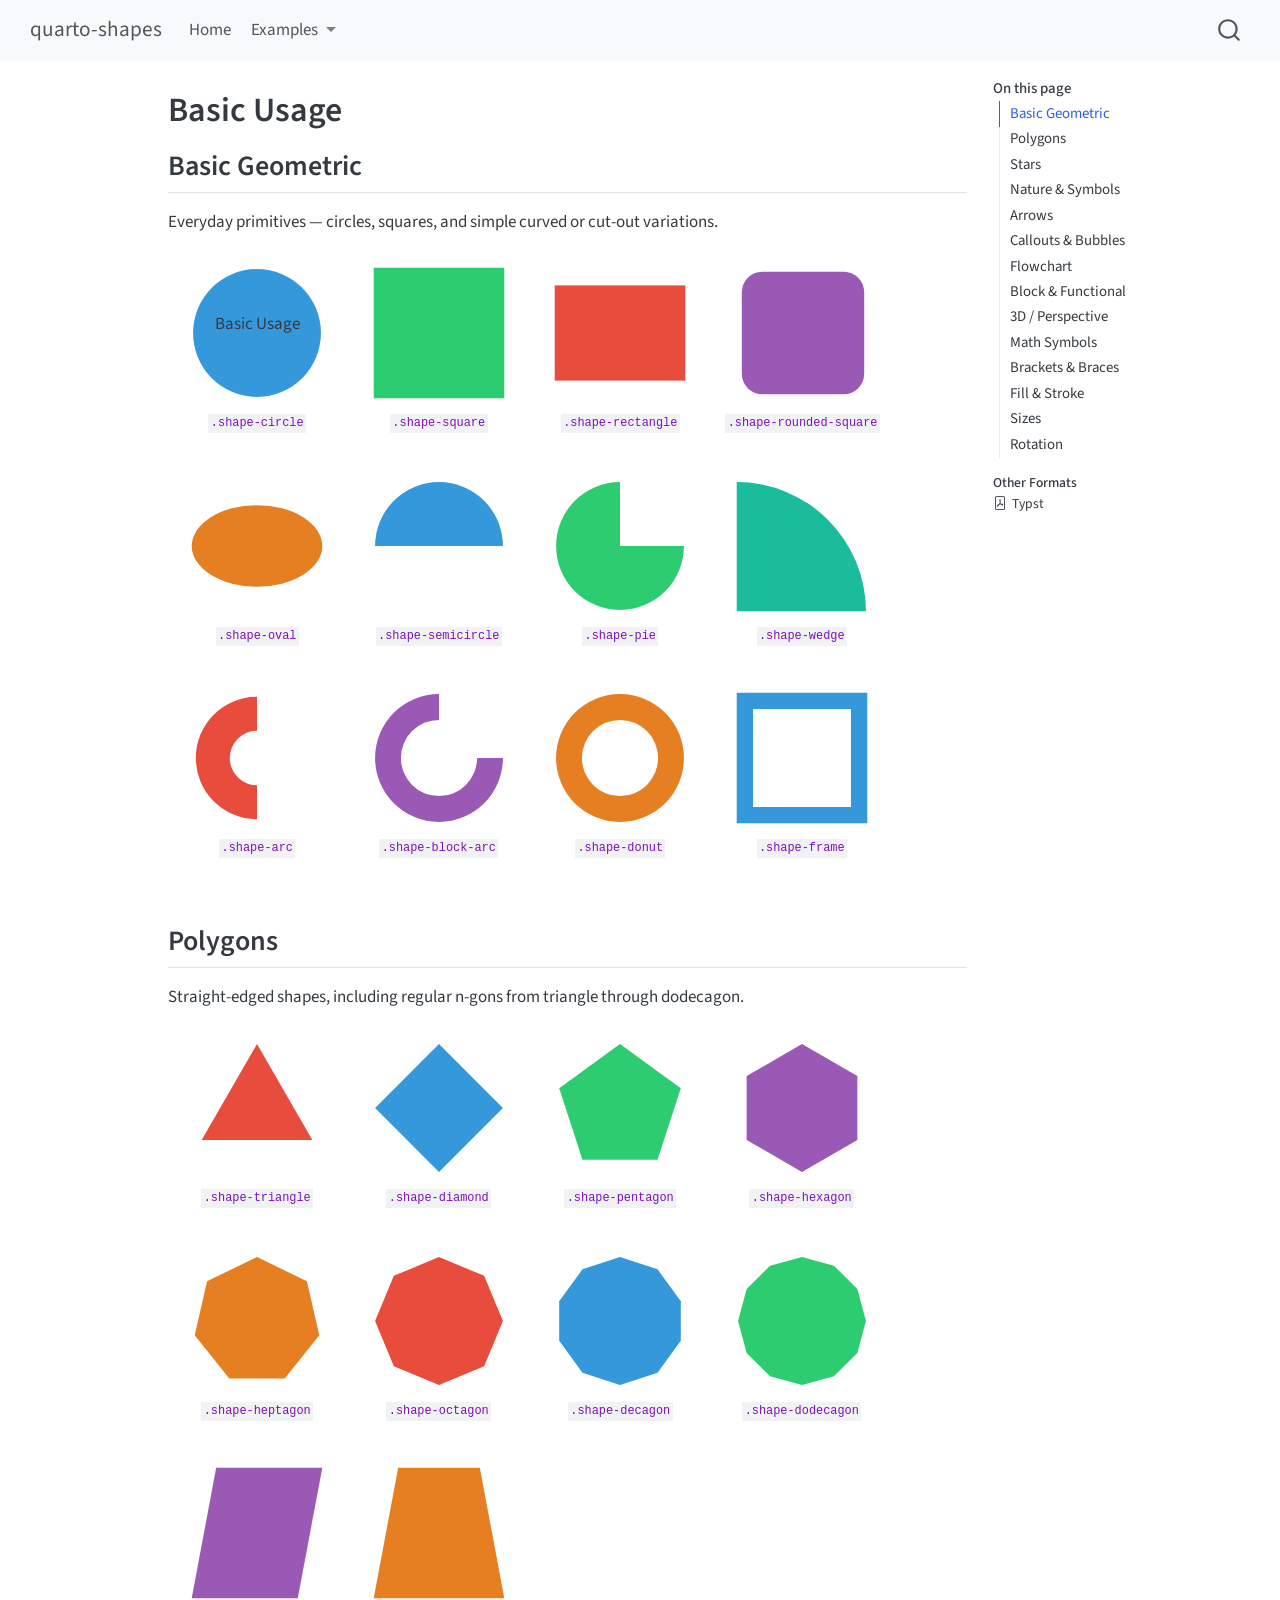
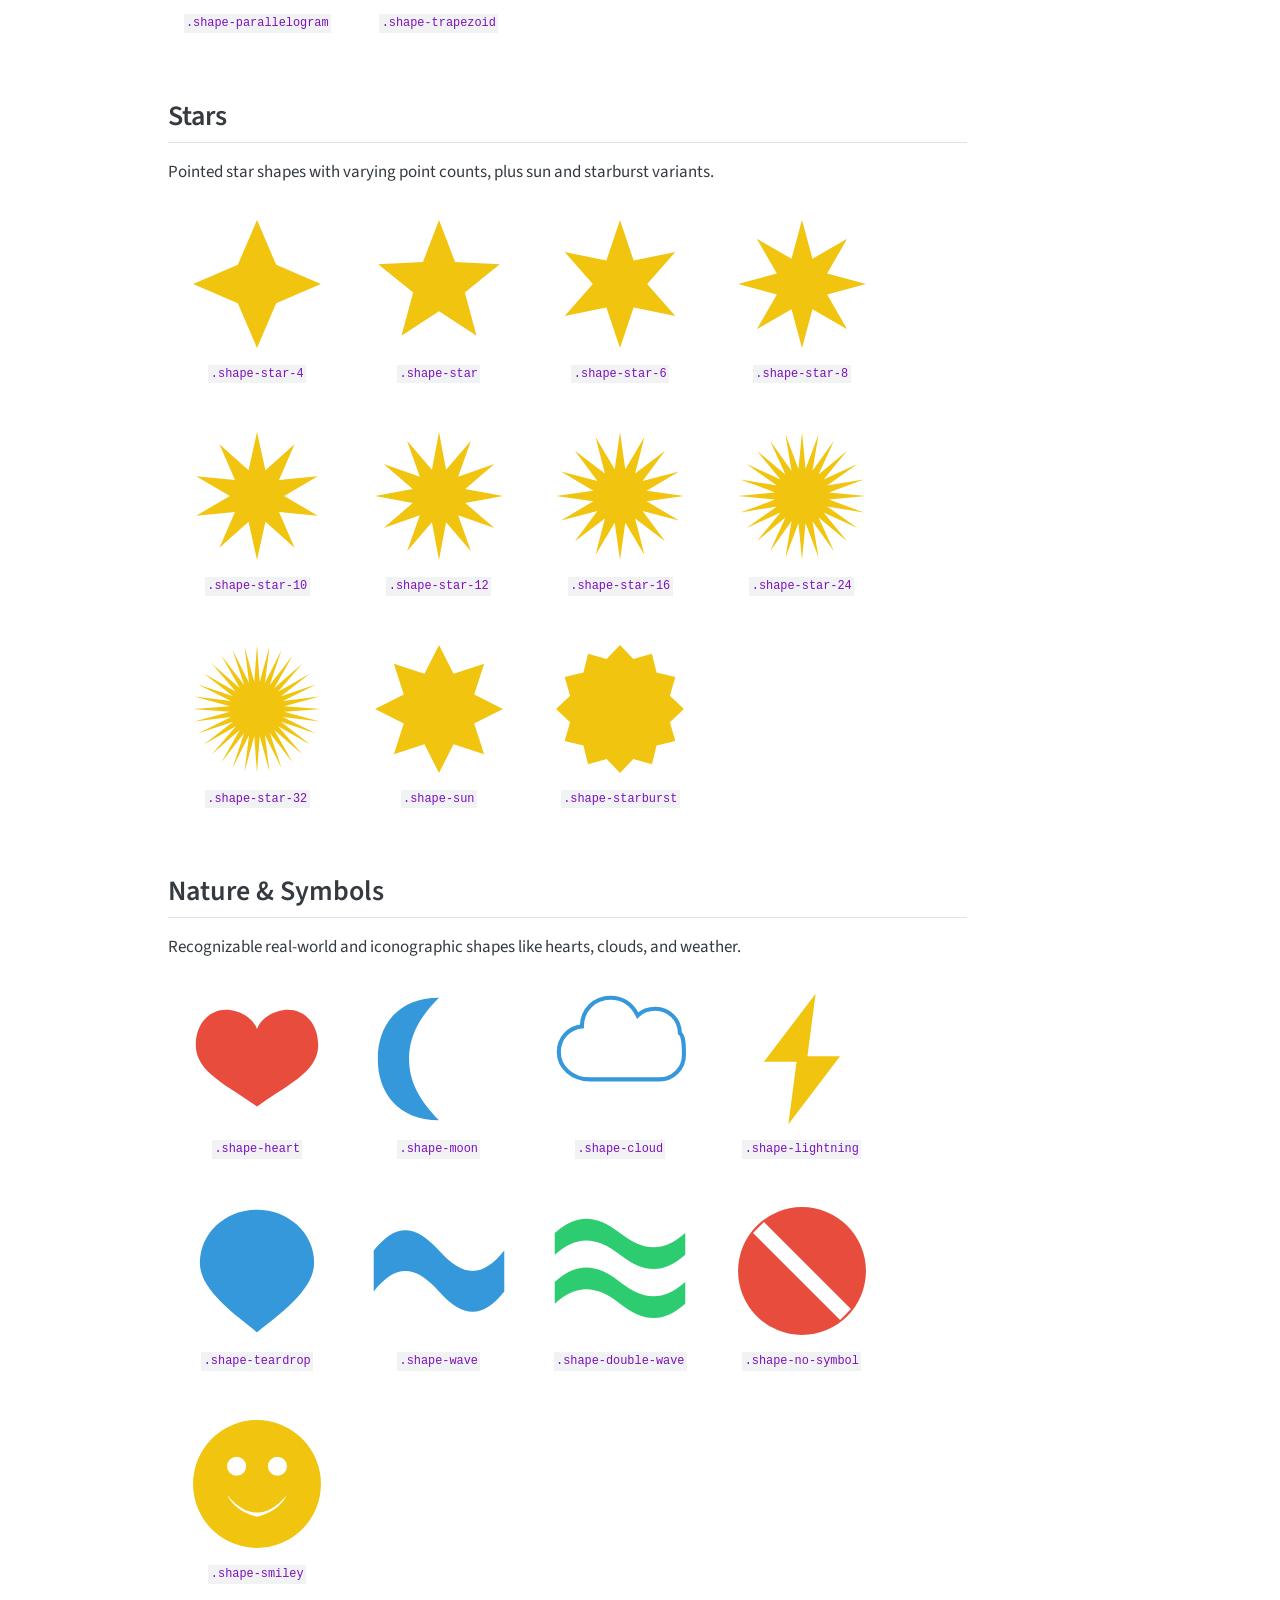
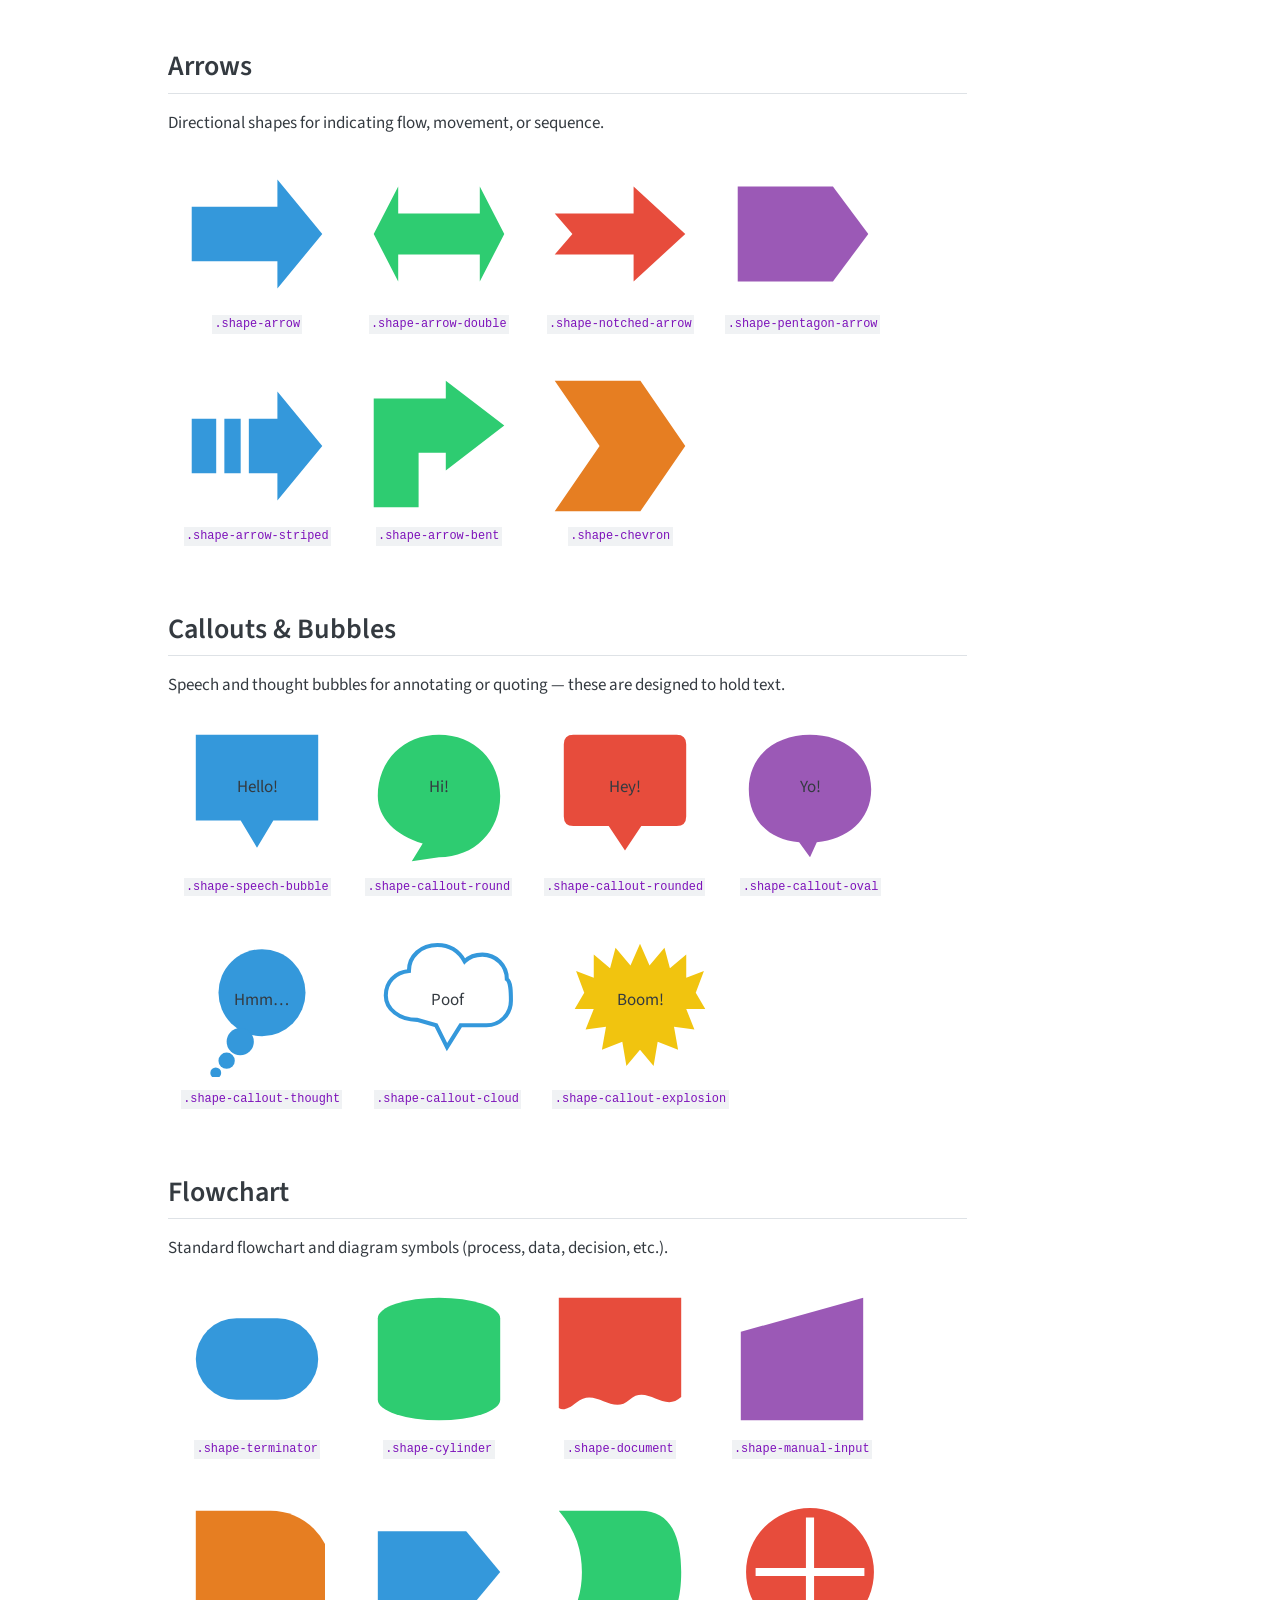
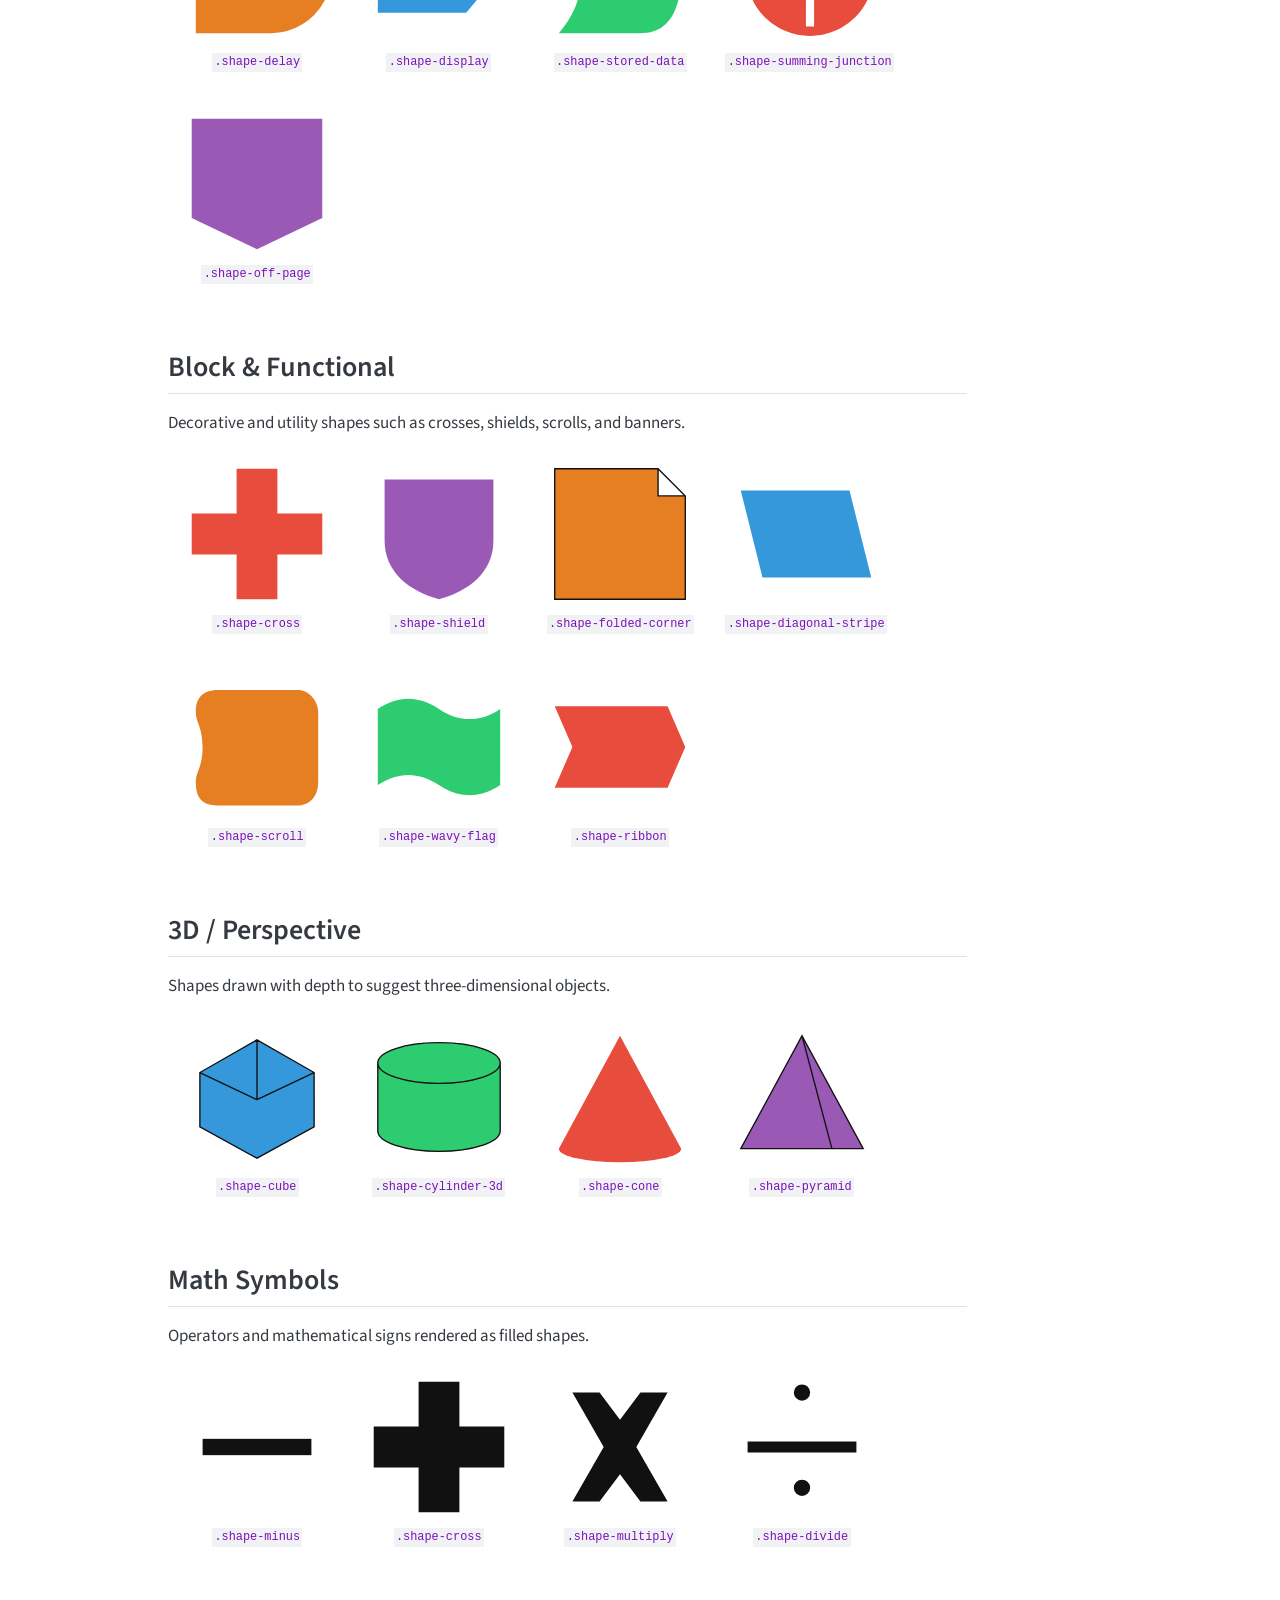
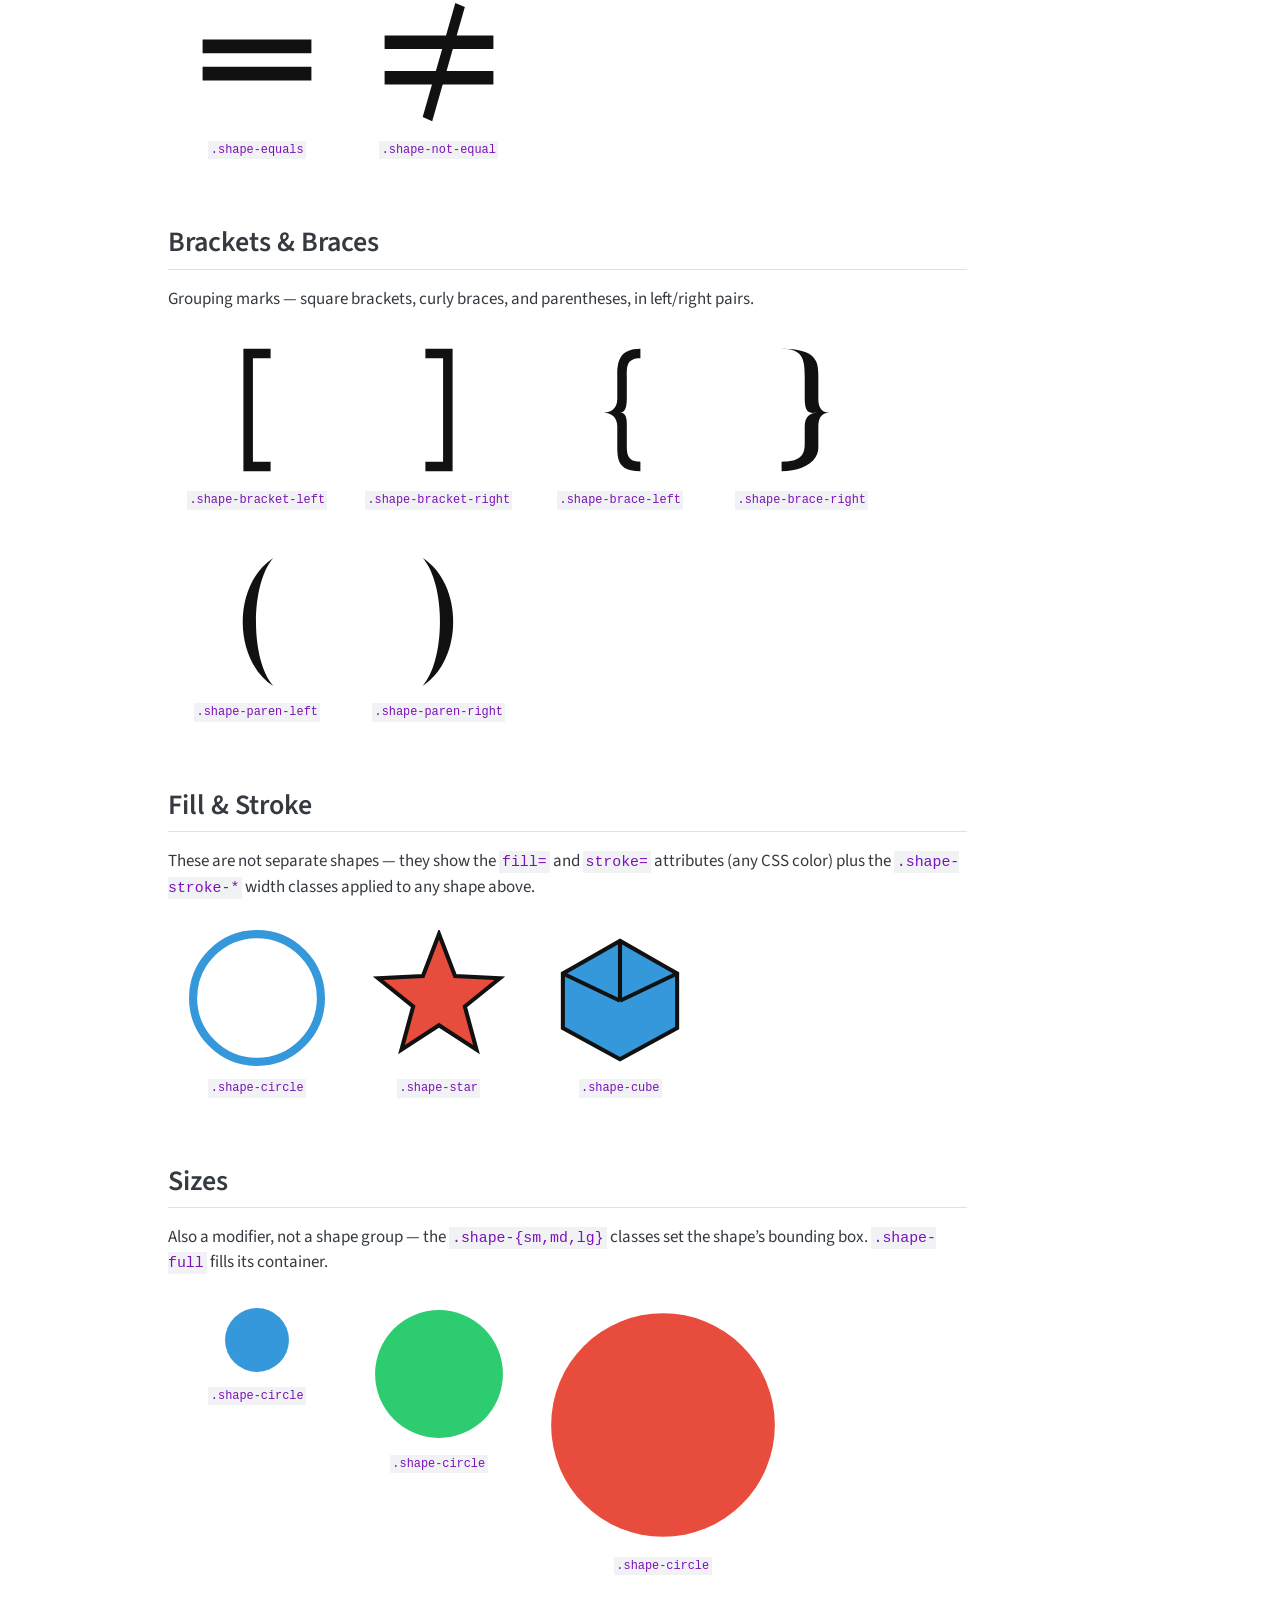
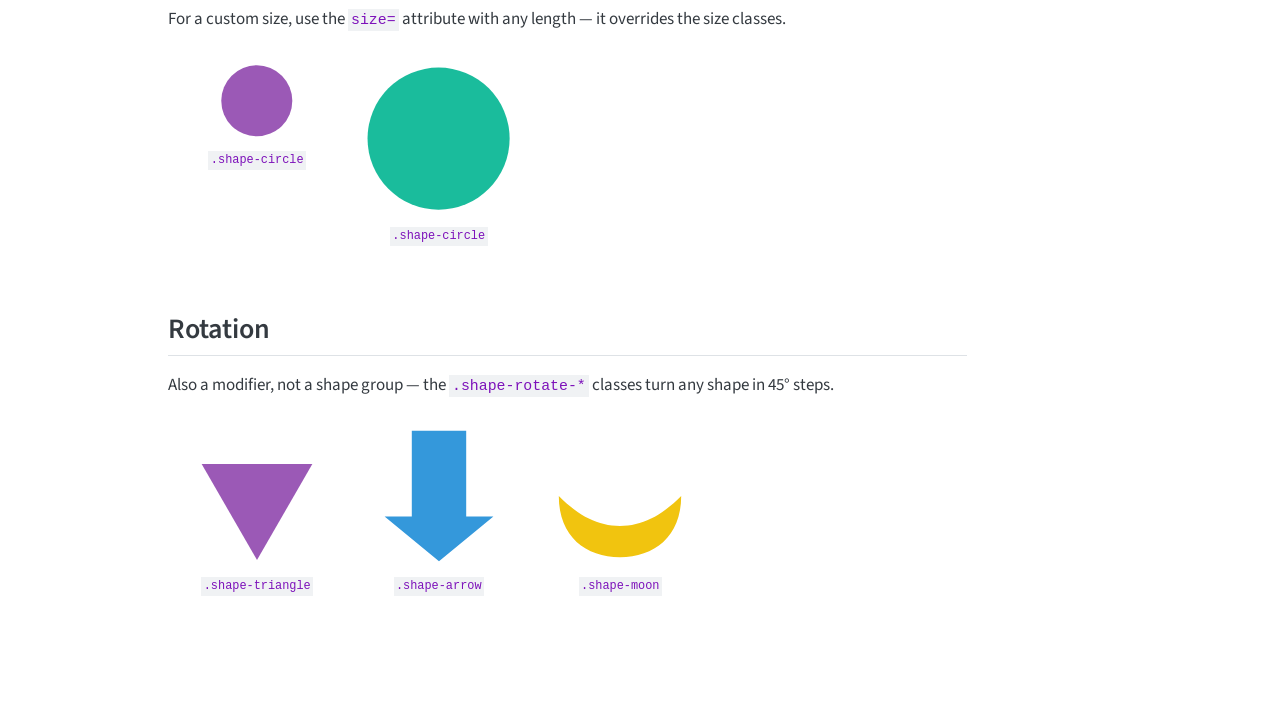
==== commit a8909b19: "redo some shapes" ====
--- a/docs/examples/basic.html
+++ b/docs/examples/basic.html
@@ -441,16 +441,6 @@
 <p><span class="shape-name"><code>.shape-arrow-bent</code></span></p>
 </div>
 <div class="shape-item">
-<div class="shape-wrapper shape-arrow-uturn shape-md" style="--shape-fill:#e74c3c"><svg class="shape-svg" viewbox="0 0 100 100" xmlns="http://www.w3.org/2000/svg"><path d="M20,95 L20,45 C20,15 80,15 80,45 L80,30 L98,50 L80,70 L80,55 C80,35 35,35 35,55 L35,95 Z" class="shape-path"></path></svg><div class="shape-content">
-</div></div>
-<p><span class="shape-name"><code>.shape-arrow-uturn</code></span></p>
-</div>
-<div class="shape-item">
-<div class="shape-wrapper shape-arrow-circular shape-md" style="--shape-fill:#9b59b6"><svg class="shape-svg" viewbox="0 0 100 100" xmlns="http://www.w3.org/2000/svg"><path d="M50,3 A47,47 0 1,1 97,50 L84,38 L98,58 L76,68 L78,52 A33,33 0 1,0 50,17 Z" class="shape-path"></path></svg><div class="shape-content">
-</div></div>
-<p><span class="shape-name"><code>.shape-arrow-circular</code></span></p>
-</div>
-<div class="shape-item">
 <div class="shape-wrapper shape-chevron shape-md" style="--shape-fill:#e67e22"><svg class="shape-svg" viewbox="0 0 100 100" xmlns="http://www.w3.org/2000/svg"><polygon points="2,2 65,2 98,50 65,98 2,98 35,50" class="shape-path"></polygon></svg><div class="shape-content">
 </div></div>
 <p><span class="shape-name"><code>.shape-chevron</code></span></p>
@@ -643,7 +633,7 @@
 <p><span class="shape-name"><code>.shape-equals</code></span></p>
 </div>
 <div class="shape-item">
-<div class="shape-wrapper shape-not-equal shape-md" style="--shape-fill:#111111"><svg class="shape-svg" viewbox="0 0 100 100" xmlns="http://www.w3.org/2000/svg"><path d="M10,32 L90,32 L90,42 L10,42 Z M10,58 L90,58 L90,68 L10,68 Z M62,8 L38,92 L45,95 L69,11 Z" class="shape-path"></path></svg><div class="shape-content">
+<div class="shape-wrapper shape-not-equal shape-md" style="--shape-fill:#111111"><svg class="shape-svg" viewbox="0 0 100 100" xmlns="http://www.w3.org/2000/svg"><path d="M10,32 L90,32 L90,42 L10,42 Z M10,58 L90,58 L90,68 L10,68 Z M69,11 L45,95 L38,92 L62,8 Z" class="shape-path"></path></svg><div class="shape-content">
 </div></div>
 <p><span class="shape-name"><code>.shape-not-equal</code></span></p>
 </div>
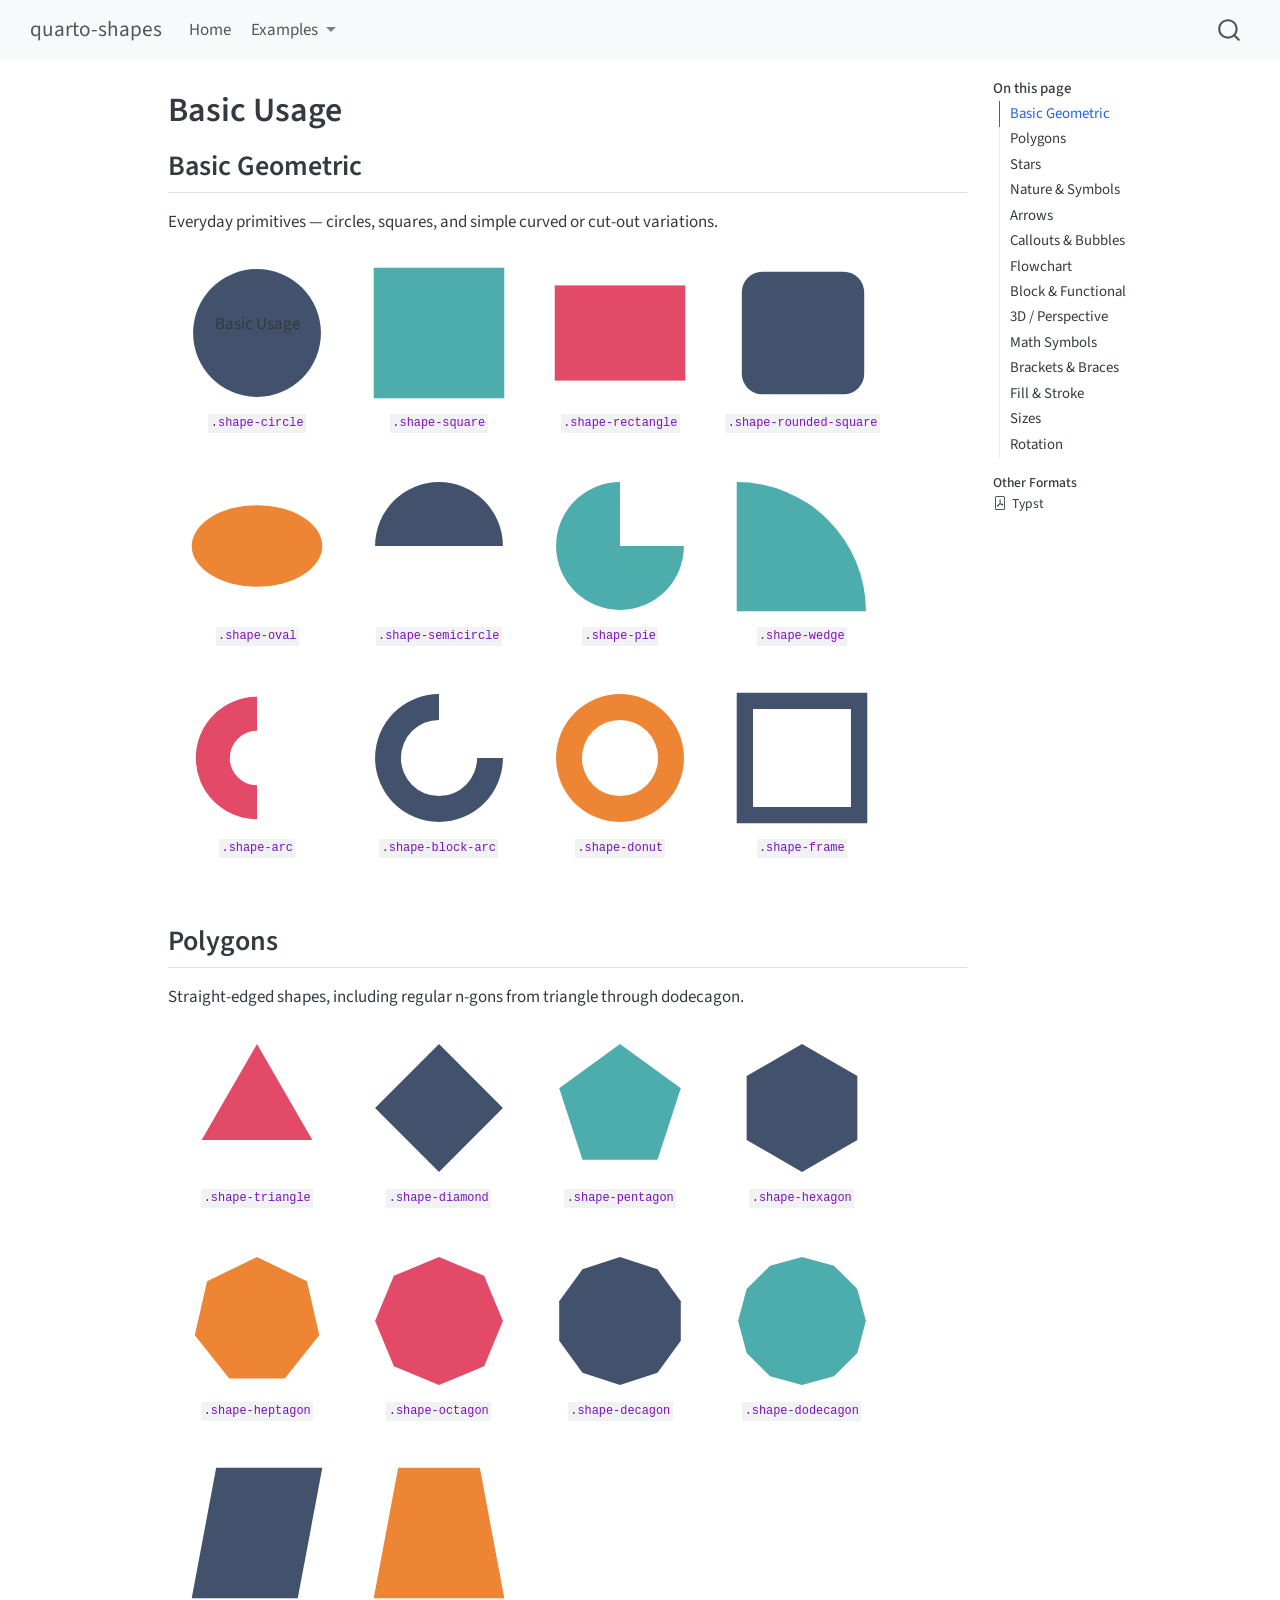
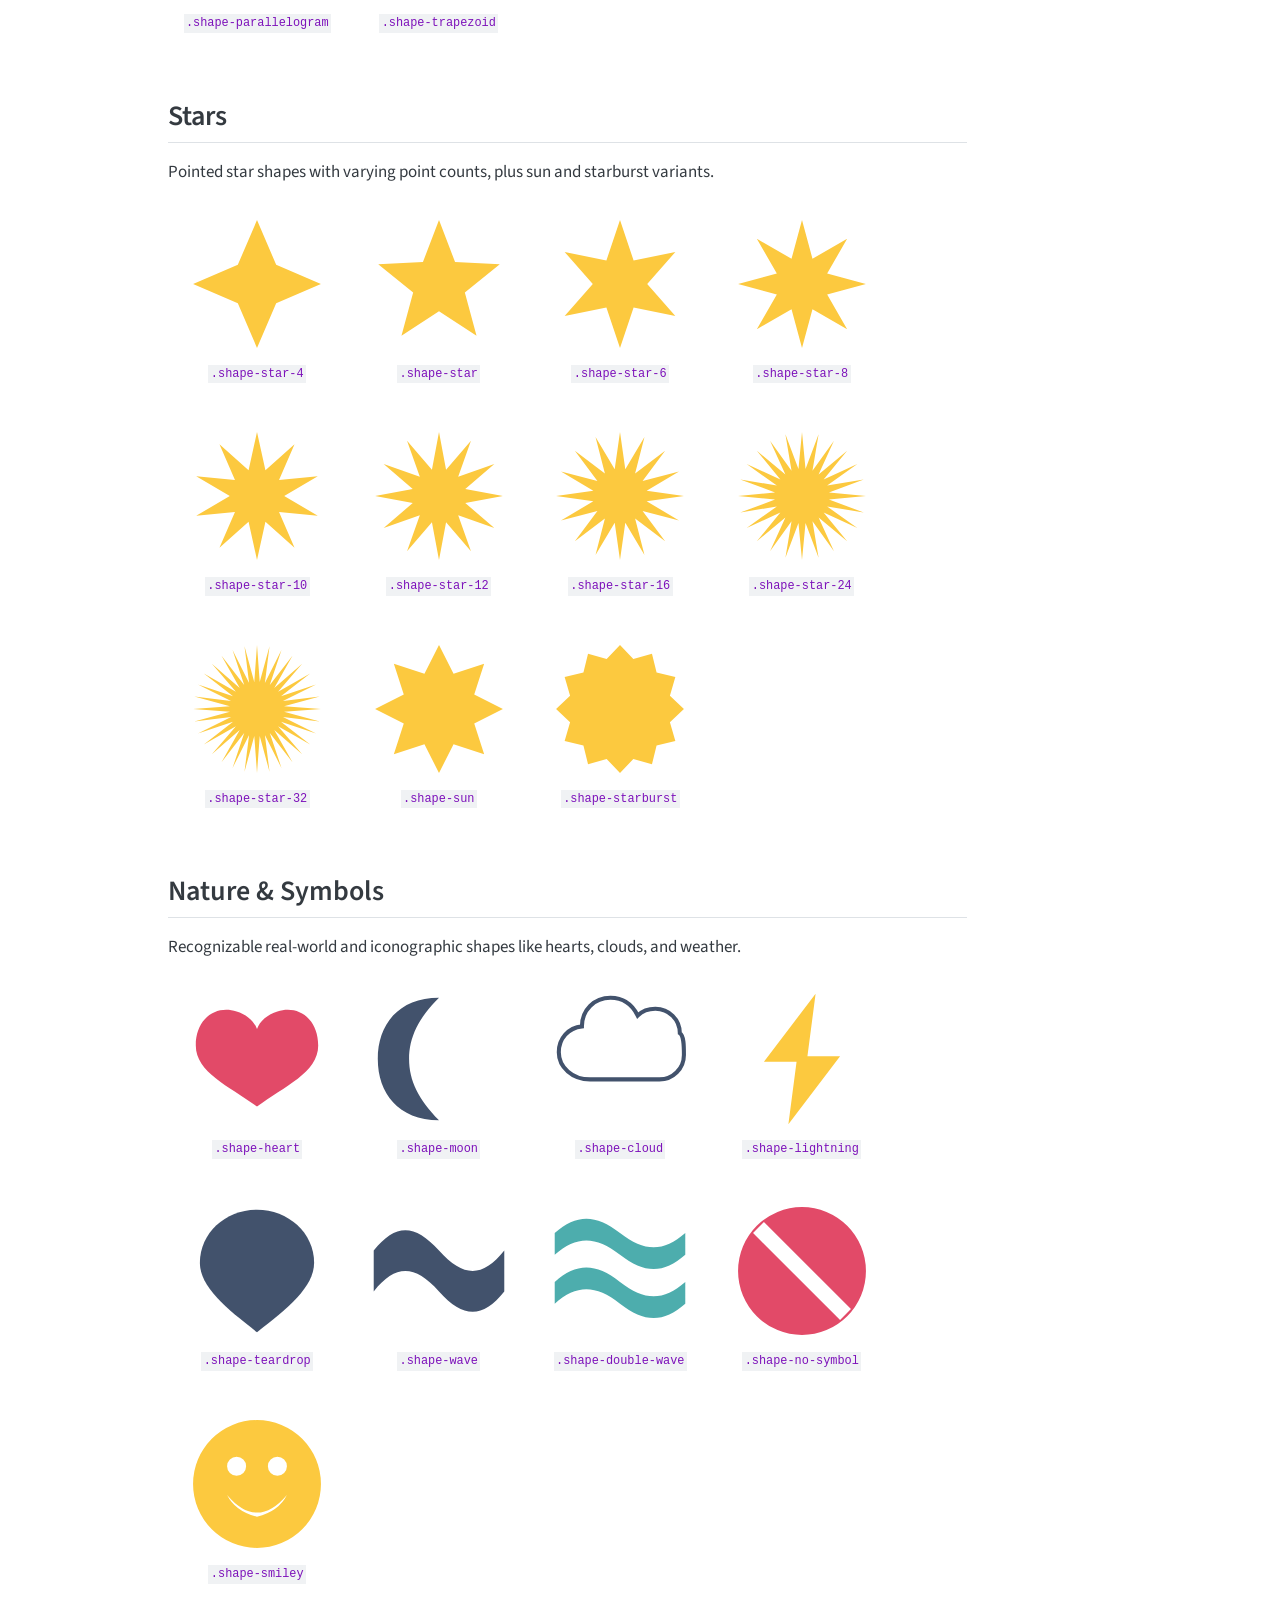
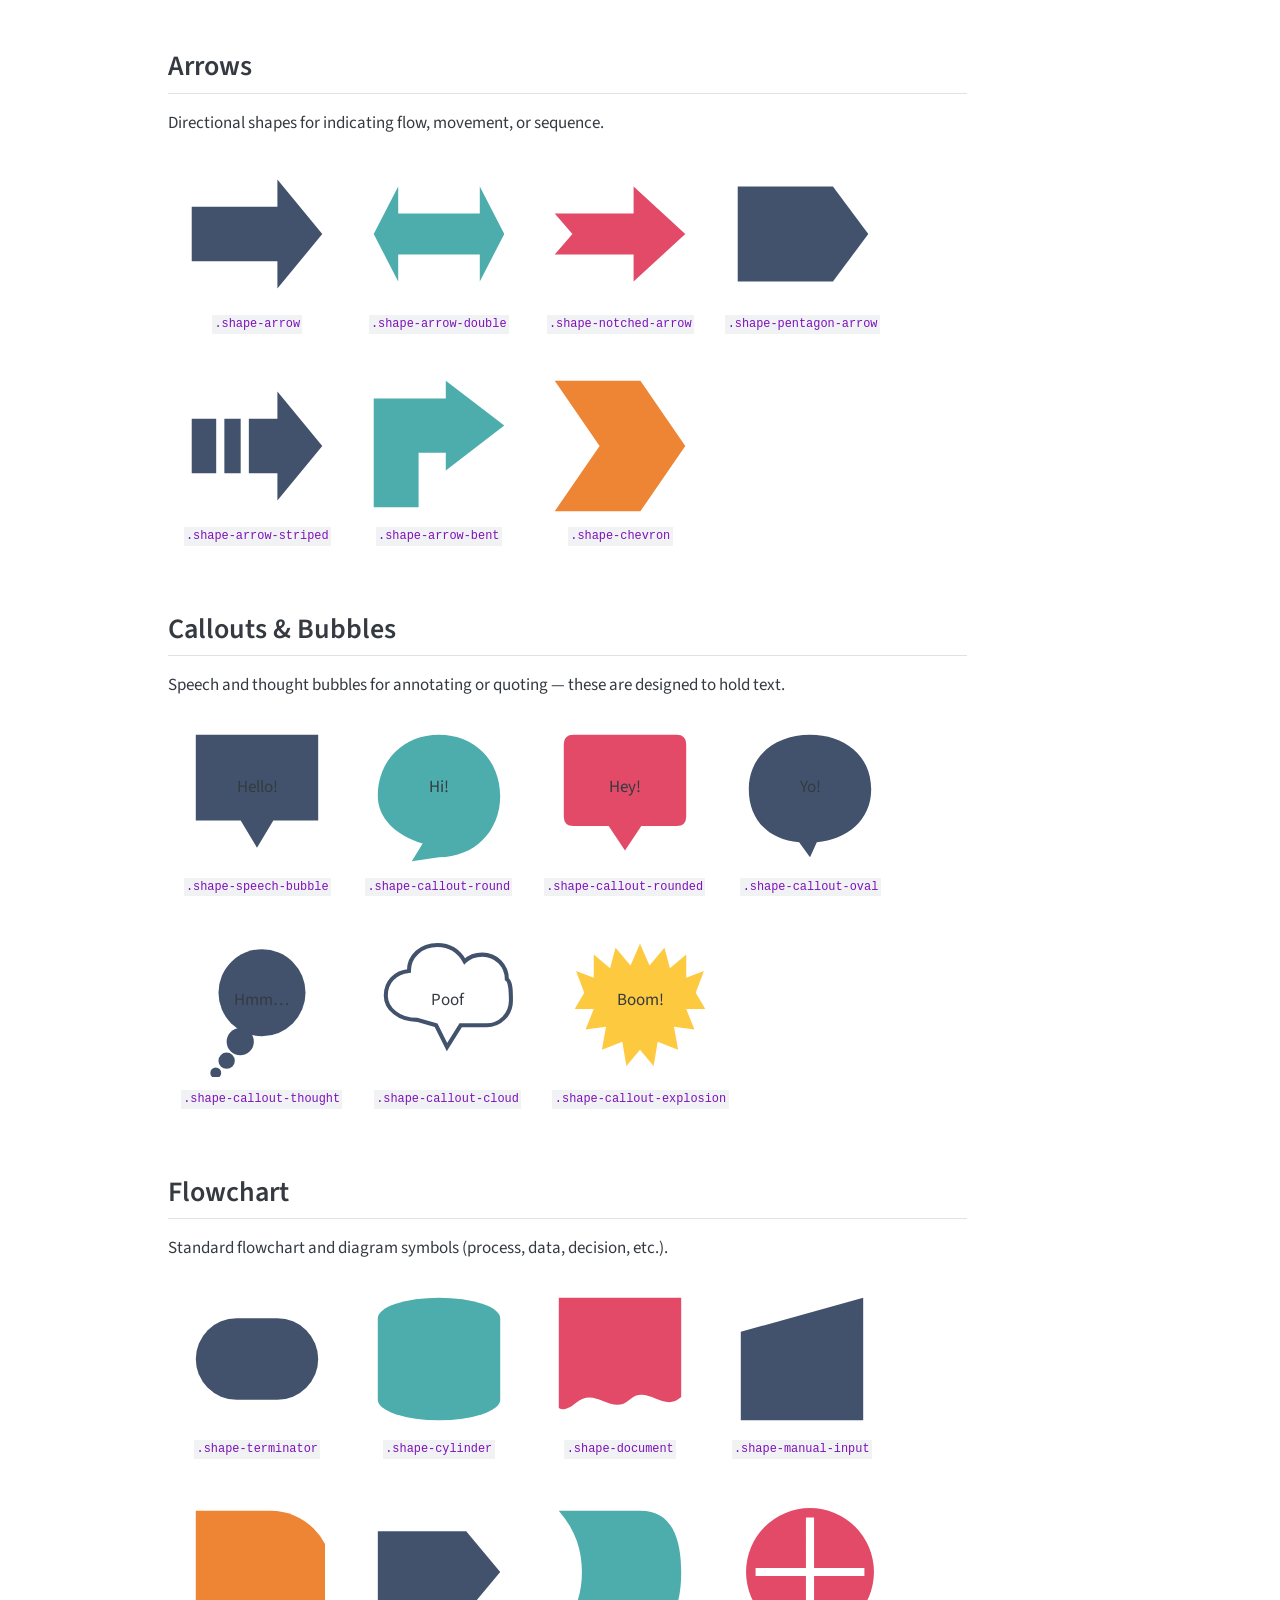
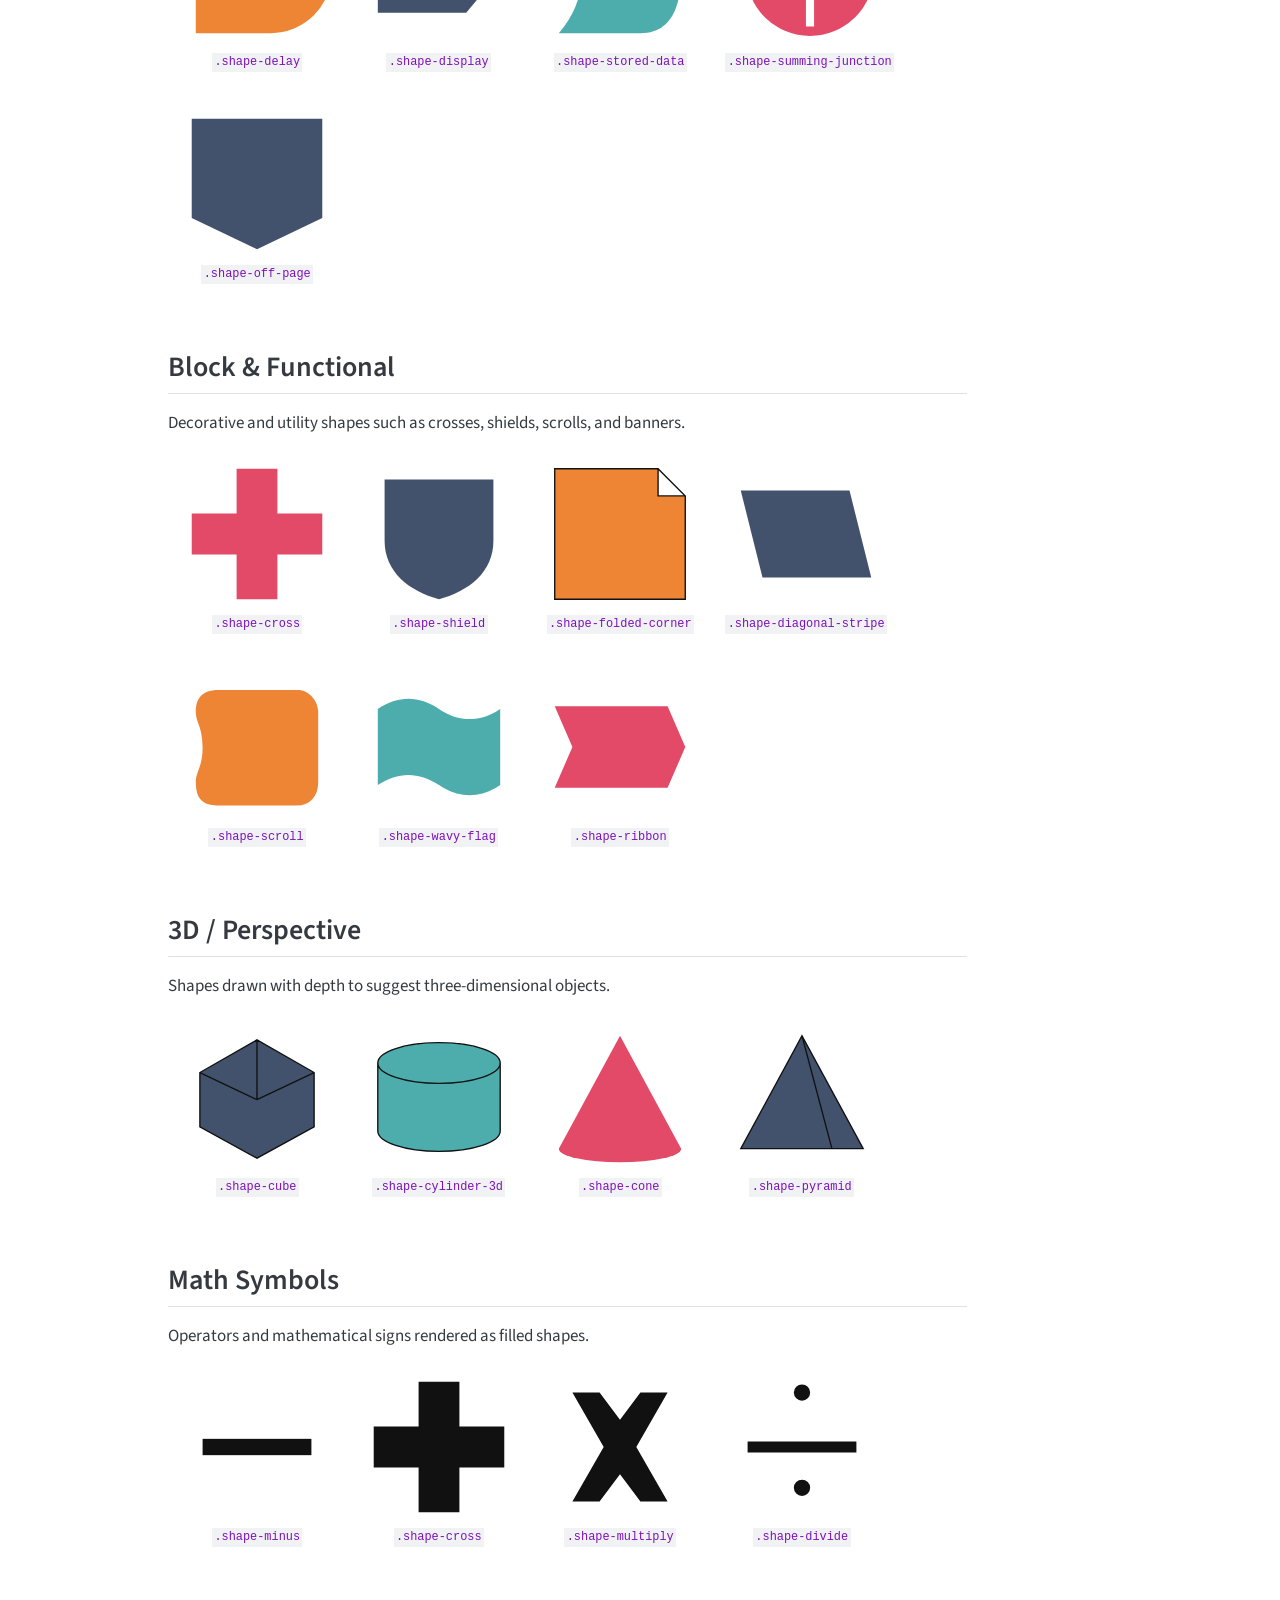
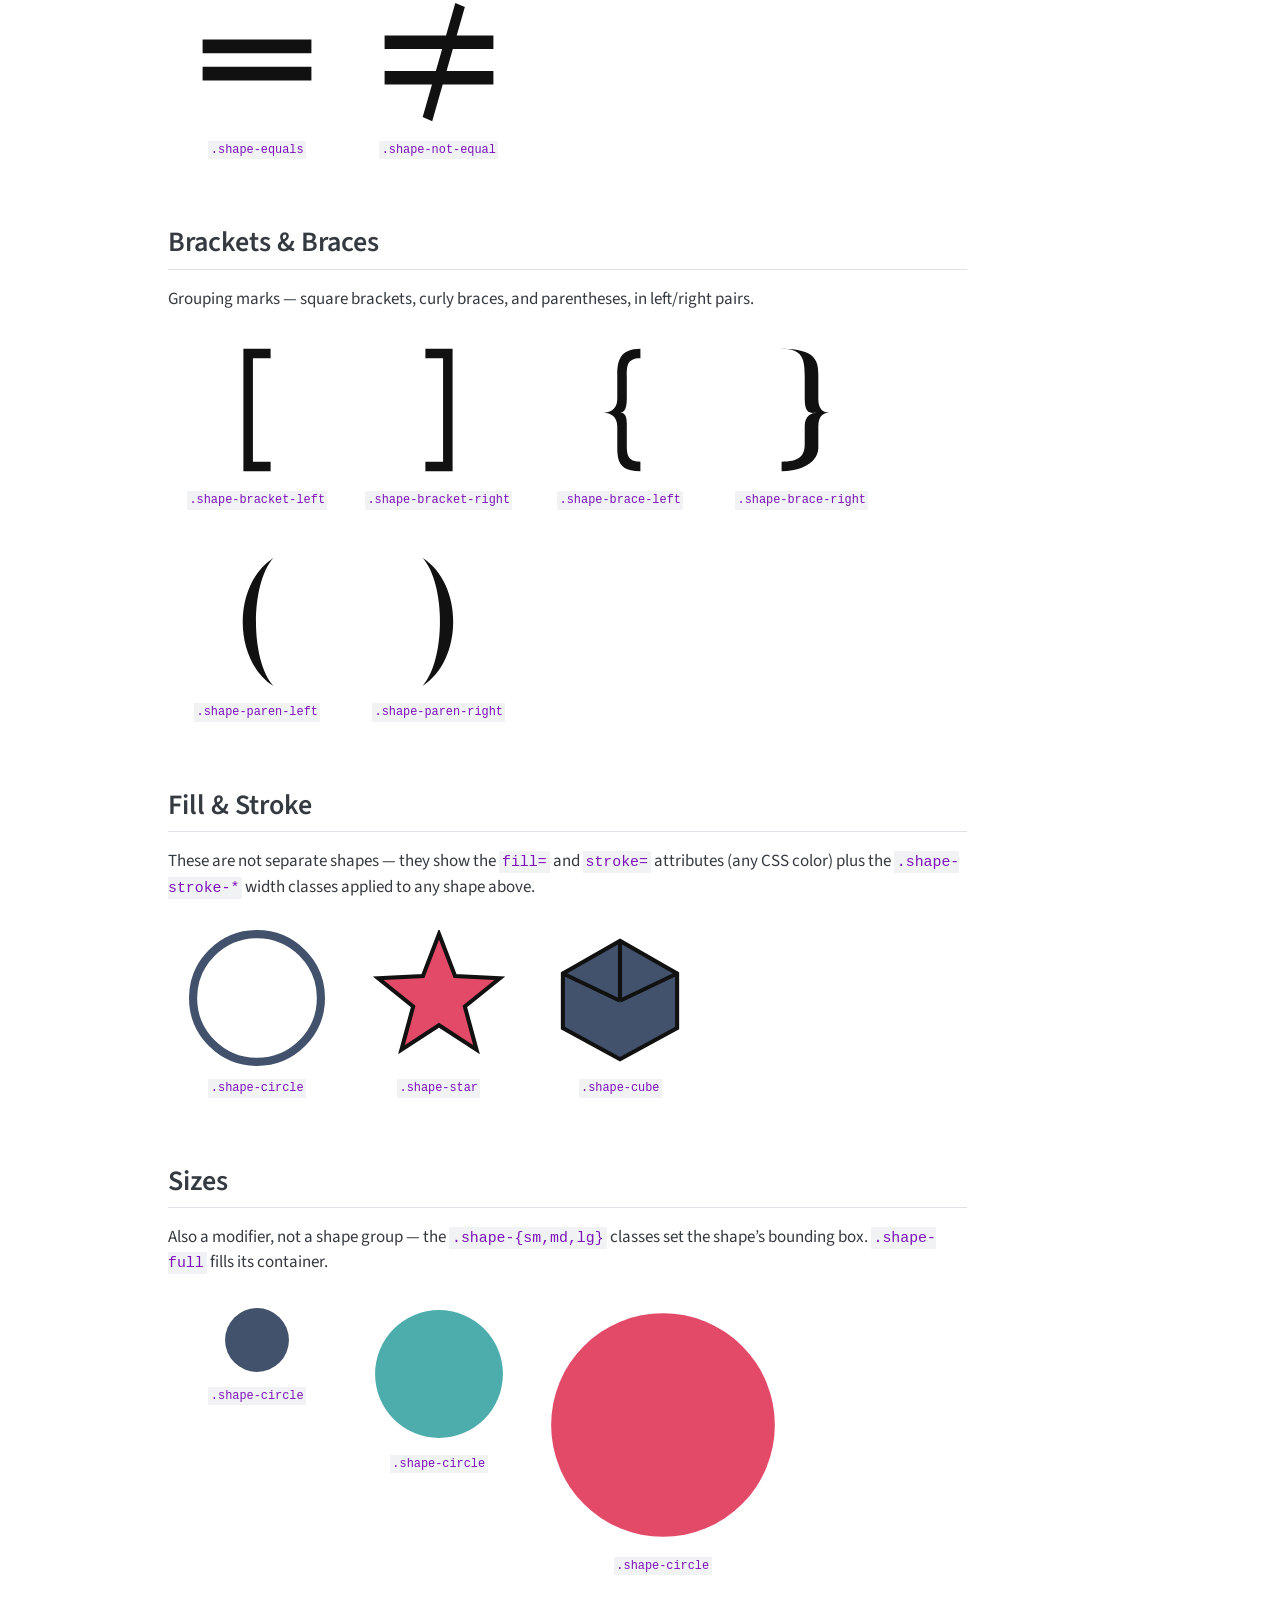
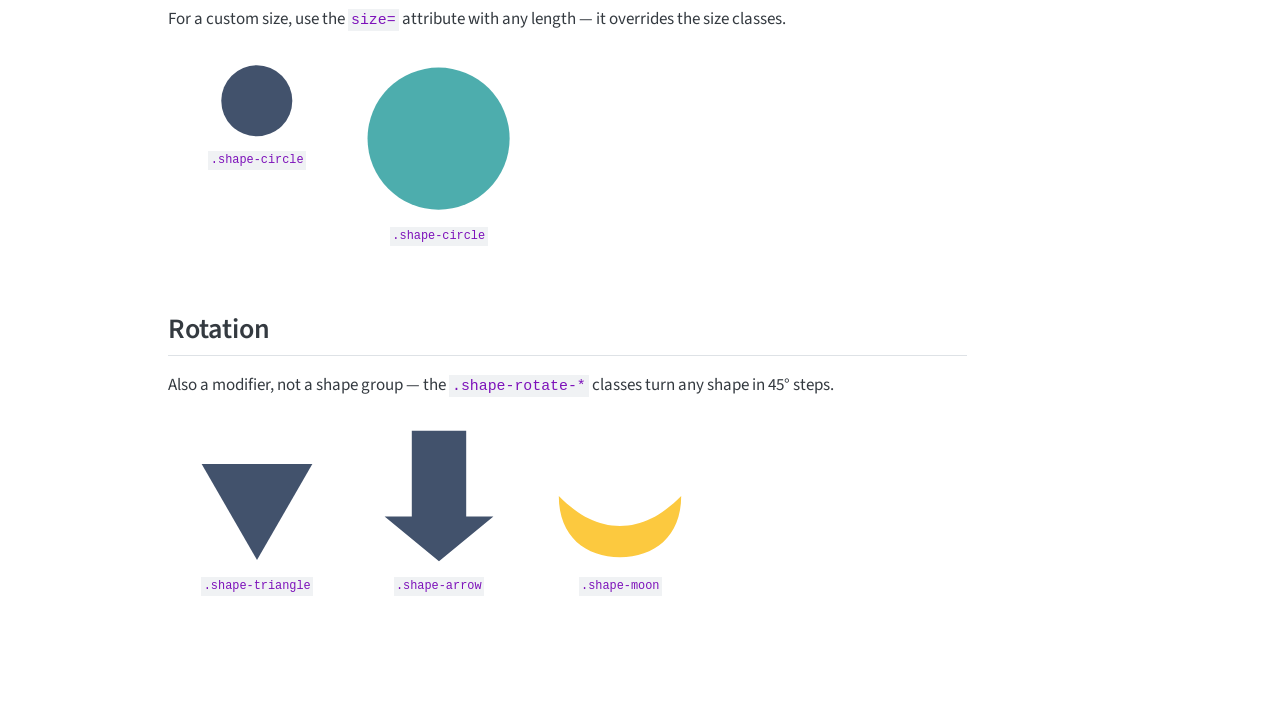
==== commit a3e9d1c7: "update all colors" ====
--- a/docs/examples/basic.html
+++ b/docs/examples/basic.html
@@ -184,63 +184,63 @@
 <h2 class="anchored" data-anchor-id="basic-geometric">Basic Geometric</h2>
 <p>Everyday primitives — circles, squares, and simple curved or cut-out variations.</p>
 <div class="shape-item">
-<div class="shape-wrapper shape-circle shape-md" style="--shape-fill:#3498db"><svg class="shape-svg" viewbox="0 0 100 100" xmlns="http://www.w3.org/2000/svg"><circle cx="50" cy="50" r="47" class="shape-path"></circle></svg><div class="shape-content">
+<div class="shape-wrapper shape-circle shape-md" style="--shape-fill:#42526C"><svg class="shape-svg" viewbox="0 0 100 100" xmlns="http://www.w3.org/2000/svg"><circle cx="50" cy="50" r="47" class="shape-path"></circle></svg><div class="shape-content">
 <p>Basic Usage</p>
 </div></div>
 <p><span class="shape-name"><code>.shape-circle</code></span></p>
 </div>
 <div class="shape-item">
-<div class="shape-wrapper shape-square shape-md" style="--shape-fill:#2ecc71"><svg class="shape-svg" viewbox="0 0 100 100" xmlns="http://www.w3.org/2000/svg"><rect x="2" y="2" width="96" height="96" class="shape-path"></rect></svg><div class="shape-content">
+<div class="shape-wrapper shape-square shape-md" style="--shape-fill:#4DADAD"><svg class="shape-svg" viewbox="0 0 100 100" xmlns="http://www.w3.org/2000/svg"><rect x="2" y="2" width="96" height="96" class="shape-path"></rect></svg><div class="shape-content">
 </div></div>
 <p><span class="shape-name"><code>.shape-square</code></span></p>
 </div>
 <div class="shape-item">
-<div class="shape-wrapper shape-rectangle shape-md" style="--shape-fill:#e74c3c"><svg class="shape-svg" viewbox="0 0 100 100" xmlns="http://www.w3.org/2000/svg"><rect x="2" y="15" width="96" height="70" class="shape-path"></rect></svg><div class="shape-content">
+<div class="shape-wrapper shape-rectangle shape-md" style="--shape-fill:#E24A68"><svg class="shape-svg" viewbox="0 0 100 100" xmlns="http://www.w3.org/2000/svg"><rect x="2" y="15" width="96" height="70" class="shape-path"></rect></svg><div class="shape-content">
 </div></div>
 <p><span class="shape-name"><code>.shape-rectangle</code></span></p>
 </div>
 <div class="shape-item">
-<div class="shape-wrapper shape-rounded-square shape-md" style="--shape-fill:#9b59b6"><svg class="shape-svg" viewbox="0 0 100 100" xmlns="http://www.w3.org/2000/svg"><rect x="5" y="5" width="90" height="90" rx="15" ry="15" class="shape-path"></rect></svg><div class="shape-content">
+<div class="shape-wrapper shape-rounded-square shape-md" style="--shape-fill:#42526C"><svg class="shape-svg" viewbox="0 0 100 100" xmlns="http://www.w3.org/2000/svg"><rect x="5" y="5" width="90" height="90" rx="15" ry="15" class="shape-path"></rect></svg><div class="shape-content">
 </div></div>
 <p><span class="shape-name"><code>.shape-rounded-square</code></span></p>
 </div>
 <div class="shape-item">
-<div class="shape-wrapper shape-oval shape-md" style="--shape-fill:#e67e22"><svg class="shape-svg" viewbox="0 0 100 100" xmlns="http://www.w3.org/2000/svg"><ellipse cx="50" cy="50" rx="48" ry="30" class="shape-path"></ellipse></svg><div class="shape-content">
+<div class="shape-wrapper shape-oval shape-md" style="--shape-fill:#EE8534"><svg class="shape-svg" viewbox="0 0 100 100" xmlns="http://www.w3.org/2000/svg"><ellipse cx="50" cy="50" rx="48" ry="30" class="shape-path"></ellipse></svg><div class="shape-content">
 </div></div>
 <p><span class="shape-name"><code>.shape-oval</code></span></p>
 </div>
 <div class="shape-item">
-<div class="shape-wrapper shape-semicircle shape-md" style="--shape-fill:#3498db"><svg class="shape-svg" viewbox="0 0 100 100" xmlns="http://www.w3.org/2000/svg"><path d="M3,50 A47,47 0 0,1 97,50 Z" class="shape-path"></path></svg><div class="shape-content">
+<div class="shape-wrapper shape-semicircle shape-md" style="--shape-fill:#42526C"><svg class="shape-svg" viewbox="0 0 100 100" xmlns="http://www.w3.org/2000/svg"><path d="M3,50 A47,47 0 0,1 97,50 Z" class="shape-path"></path></svg><div class="shape-content">
 </div></div>
 <p><span class="shape-name"><code>.shape-semicircle</code></span></p>
 </div>
 <div class="shape-item">
-<div class="shape-wrapper shape-pie shape-md" style="--shape-fill:#2ecc71"><svg class="shape-svg" viewbox="0 0 100 100" xmlns="http://www.w3.org/2000/svg"><path d="M50,50 L97,50 A47,47 0 1,1 50,3 Z" class="shape-path"></path></svg><div class="shape-content">
+<div class="shape-wrapper shape-pie shape-md" style="--shape-fill:#4DADAD"><svg class="shape-svg" viewbox="0 0 100 100" xmlns="http://www.w3.org/2000/svg"><path d="M50,50 L97,50 A47,47 0 1,1 50,3 Z" class="shape-path"></path></svg><div class="shape-content">
 </div></div>
 <p><span class="shape-name"><code>.shape-pie</code></span></p>
 </div>
 <div class="shape-item">
-<div class="shape-wrapper shape-wedge shape-md" style="--shape-fill:#1abc9c"><svg class="shape-svg" viewbox="0 0 100 100" xmlns="http://www.w3.org/2000/svg"><path d="M2,98 L2,3 A95,95 0 0,1 97,98 Z" class="shape-path"></path></svg><div class="shape-content">
+<div class="shape-wrapper shape-wedge shape-md" style="--shape-fill:#4DADAD"><svg class="shape-svg" viewbox="0 0 100 100" xmlns="http://www.w3.org/2000/svg"><path d="M2,98 L2,3 A95,95 0 0,1 97,98 Z" class="shape-path"></path></svg><div class="shape-content">
 </div></div>
 <p><span class="shape-name"><code>.shape-wedge</code></span></p>
 </div>
 <div class="shape-item">
-<div class="shape-wrapper shape-arc shape-md" style="--shape-fill:#e74c3c"><svg class="shape-svg" viewbox="0 0 100 100" xmlns="http://www.w3.org/2000/svg"><path d="M50,5 A45,45 0 0,0 50,95 L50,70 A20,20 0 0,1 50,30 Z" class="shape-path"></path></svg><div class="shape-content">
+<div class="shape-wrapper shape-arc shape-md" style="--shape-fill:#E24A68"><svg class="shape-svg" viewbox="0 0 100 100" xmlns="http://www.w3.org/2000/svg"><path d="M50,5 A45,45 0 0,0 50,95 L50,70 A20,20 0 0,1 50,30 Z" class="shape-path"></path></svg><div class="shape-content">
 </div></div>
 <p><span class="shape-name"><code>.shape-arc</code></span></p>
 </div>
 <div class="shape-item">
-<div class="shape-wrapper shape-block-arc shape-md" style="--shape-fill:#9b59b6"><svg class="shape-svg" viewbox="0 0 100 100" xmlns="http://www.w3.org/2000/svg"><path d="M50,3 A47,47 0 1,0 97,50 L78,50 A28,28 0 1,1 50,22 Z" class="shape-path"></path></svg><div class="shape-content">
+<div class="shape-wrapper shape-block-arc shape-md" style="--shape-fill:#42526C"><svg class="shape-svg" viewbox="0 0 100 100" xmlns="http://www.w3.org/2000/svg"><path d="M50,3 A47,47 0 1,0 97,50 L78,50 A28,28 0 1,1 50,22 Z" class="shape-path"></path></svg><div class="shape-content">
 </div></div>
 <p><span class="shape-name"><code>.shape-block-arc</code></span></p>
 </div>
 <div class="shape-item">
-<div class="shape-wrapper shape-donut shape-md" style="--shape-fill:#e67e22"><svg class="shape-svg" viewbox="0 0 100 100" xmlns="http://www.w3.org/2000/svg"><path fill-rule="evenodd" d="M50,3 A47,47 0 1,1 50,97 A47,47 0 1,1 50,3 M50,22 A28,28 0 1,0 50,78 A28,28 0 1,0 50,22" class="shape-path"></path></svg><div class="shape-content">
+<div class="shape-wrapper shape-donut shape-md" style="--shape-fill:#EE8534"><svg class="shape-svg" viewbox="0 0 100 100" xmlns="http://www.w3.org/2000/svg"><path fill-rule="evenodd" d="M50,3 A47,47 0 1,1 50,97 A47,47 0 1,1 50,3 M50,22 A28,28 0 1,0 50,78 A28,28 0 1,0 50,22" class="shape-path"></path></svg><div class="shape-content">
 </div></div>
 <p><span class="shape-name"><code>.shape-donut</code></span></p>
 </div>
 <div class="shape-item">
-<div class="shape-wrapper shape-frame shape-md" style="--shape-fill:#3498db"><svg class="shape-svg" viewbox="0 0 100 100" xmlns="http://www.w3.org/2000/svg"><path fill-rule="evenodd" d="M2,2 L98,2 L98,98 L2,98 Z M14,14 L86,14 L86,86 L14,86 Z" class="shape-path"></path></svg><div class="shape-content">
+<div class="shape-wrapper shape-frame shape-md" style="--shape-fill:#42526C"><svg class="shape-svg" viewbox="0 0 100 100" xmlns="http://www.w3.org/2000/svg"><path fill-rule="evenodd" d="M2,2 L98,2 L98,98 L2,98 Z M14,14 L86,14 L86,86 L14,86 Z" class="shape-path"></path></svg><div class="shape-content">
 </div></div>
 <p><span class="shape-name"><code>.shape-frame</code></span></p>
 </div>
@@ -249,52 +249,52 @@
 <h2 class="anchored" data-anchor-id="polygons">Polygons</h2>
 <p>Straight-edged shapes, including regular n-gons from triangle through dodecagon.</p>
 <div class="shape-item">
-<div class="shape-wrapper shape-triangle shape-md" style="--shape-fill:#e74c3c"><svg class="shape-svg" viewbox="0 0 100 100" xmlns="http://www.w3.org/2000/svg"><polygon points="50.0,3.0 90.7,73.5 9.3,73.5" class="shape-path"></polygon></svg><div class="shape-content">
+<div class="shape-wrapper shape-triangle shape-md" style="--shape-fill:#E24A68"><svg class="shape-svg" viewbox="0 0 100 100" xmlns="http://www.w3.org/2000/svg"><polygon points="50.0,3.0 90.7,73.5 9.3,73.5" class="shape-path"></polygon></svg><div class="shape-content">
 </div></div>
 <p><span class="shape-name"><code>.shape-triangle</code></span></p>
 </div>
 <div class="shape-item">
-<div class="shape-wrapper shape-diamond shape-md" style="--shape-fill:#3498db"><svg class="shape-svg" viewbox="0 0 100 100" xmlns="http://www.w3.org/2000/svg"><polygon points="50.0,3.0 97.0,50.0 50.0,97.0 3.0,50.0" class="shape-path"></polygon></svg><div class="shape-content">
+<div class="shape-wrapper shape-diamond shape-md" style="--shape-fill:#42526C"><svg class="shape-svg" viewbox="0 0 100 100" xmlns="http://www.w3.org/2000/svg"><polygon points="50.0,3.0 97.0,50.0 50.0,97.0 3.0,50.0" class="shape-path"></polygon></svg><div class="shape-content">
 </div></div>
 <p><span class="shape-name"><code>.shape-diamond</code></span></p>
 </div>
 <div class="shape-item">
-<div class="shape-wrapper shape-pentagon shape-md" style="--shape-fill:#2ecc71"><svg class="shape-svg" viewbox="0 0 100 100" xmlns="http://www.w3.org/2000/svg"><polygon points="50.0,3.0 94.7,35.5 77.6,88.0 22.4,88.0 5.3,35.5" class="shape-path"></polygon></svg><div class="shape-content">
+<div class="shape-wrapper shape-pentagon shape-md" style="--shape-fill:#4DADAD"><svg class="shape-svg" viewbox="0 0 100 100" xmlns="http://www.w3.org/2000/svg"><polygon points="50.0,3.0 94.7,35.5 77.6,88.0 22.4,88.0 5.3,35.5" class="shape-path"></polygon></svg><div class="shape-content">
 </div></div>
 <p><span class="shape-name"><code>.shape-pentagon</code></span></p>
 </div>
 <div class="shape-item">
-<div class="shape-wrapper shape-hexagon shape-md" style="--shape-fill:#9b59b6"><svg class="shape-svg" viewbox="0 0 100 100" xmlns="http://www.w3.org/2000/svg"><polygon points="50.0,3.0 90.7,26.5 90.7,73.5 50.0,97.0 9.3,73.5 9.3,26.5" class="shape-path"></polygon></svg><div class="shape-content">
+<div class="shape-wrapper shape-hexagon shape-md" style="--shape-fill:#42526C"><svg class="shape-svg" viewbox="0 0 100 100" xmlns="http://www.w3.org/2000/svg"><polygon points="50.0,3.0 90.7,26.5 90.7,73.5 50.0,97.0 9.3,73.5 9.3,26.5" class="shape-path"></polygon></svg><div class="shape-content">
 </div></div>
 <p><span class="shape-name"><code>.shape-hexagon</code></span></p>
 </div>
 <div class="shape-item">
-<div class="shape-wrapper shape-heptagon shape-md" style="--shape-fill:#e67e22"><svg class="shape-svg" viewbox="0 0 100 100" xmlns="http://www.w3.org/2000/svg"><polygon points="50.0,3.0 86.7,20.7 95.8,60.5 70.4,92.3 29.6,92.3 4.2,60.5 13.3,20.7" class="shape-path"></polygon></svg><div class="shape-content">
+<div class="shape-wrapper shape-heptagon shape-md" style="--shape-fill:#EE8534"><svg class="shape-svg" viewbox="0 0 100 100" xmlns="http://www.w3.org/2000/svg"><polygon points="50.0,3.0 86.7,20.7 95.8,60.5 70.4,92.3 29.6,92.3 4.2,60.5 13.3,20.7" class="shape-path"></polygon></svg><div class="shape-content">
 </div></div>
 <p><span class="shape-name"><code>.shape-heptagon</code></span></p>
 </div>
 <div class="shape-item">
-<div class="shape-wrapper shape-octagon shape-md" style="--shape-fill:#e74c3c"><svg class="shape-svg" viewbox="0 0 100 100" xmlns="http://www.w3.org/2000/svg"><polygon points="50.0,3.0 83.2,16.8 97.0,50.0 83.2,83.2 50.0,97.0 16.8,83.2 3.0,50.0 16.8,16.8" class="shape-path"></polygon></svg><div class="shape-content">
+<div class="shape-wrapper shape-octagon shape-md" style="--shape-fill:#E24A68"><svg class="shape-svg" viewbox="0 0 100 100" xmlns="http://www.w3.org/2000/svg"><polygon points="50.0,3.0 83.2,16.8 97.0,50.0 83.2,83.2 50.0,97.0 16.8,83.2 3.0,50.0 16.8,16.8" class="shape-path"></polygon></svg><div class="shape-content">
 </div></div>
 <p><span class="shape-name"><code>.shape-octagon</code></span></p>
 </div>
 <div class="shape-item">
-<div class="shape-wrapper shape-decagon shape-md" style="--shape-fill:#3498db"><svg class="shape-svg" viewbox="0 0 100 100" xmlns="http://www.w3.org/2000/svg"><polygon points="50.0,3.0 77.6,12.0 94.7,35.5 94.7,64.5 77.6,88.0 50.0,97.0 22.4,88.0 5.3,64.5 5.3,35.5 22.4,12.0" class="shape-path"></polygon></svg><div class="shape-content">
+<div class="shape-wrapper shape-decagon shape-md" style="--shape-fill:#42526C"><svg class="shape-svg" viewbox="0 0 100 100" xmlns="http://www.w3.org/2000/svg"><polygon points="50.0,3.0 77.6,12.0 94.7,35.5 94.7,64.5 77.6,88.0 50.0,97.0 22.4,88.0 5.3,64.5 5.3,35.5 22.4,12.0" class="shape-path"></polygon></svg><div class="shape-content">
 </div></div>
 <p><span class="shape-name"><code>.shape-decagon</code></span></p>
 </div>
 <div class="shape-item">
-<div class="shape-wrapper shape-dodecagon shape-md" style="--shape-fill:#2ecc71"><svg class="shape-svg" viewbox="0 0 100 100" xmlns="http://www.w3.org/2000/svg"><polygon points="50.0,3.0 73.5,9.3 90.7,26.5 97.0,50.0 90.7,73.5 73.5,90.7 50.0,97.0 26.5,90.7 9.3,73.5 3.0,50.0 9.3,26.5 26.5,9.3" class="shape-path"></polygon></svg><div class="shape-content">
+<div class="shape-wrapper shape-dodecagon shape-md" style="--shape-fill:#4DADAD"><svg class="shape-svg" viewbox="0 0 100 100" xmlns="http://www.w3.org/2000/svg"><polygon points="50.0,3.0 73.5,9.3 90.7,26.5 97.0,50.0 90.7,73.5 73.5,90.7 50.0,97.0 26.5,90.7 9.3,73.5 3.0,50.0 9.3,26.5 26.5,9.3" class="shape-path"></polygon></svg><div class="shape-content">
 </div></div>
 <p><span class="shape-name"><code>.shape-dodecagon</code></span></p>
 </div>
 <div class="shape-item">
-<div class="shape-wrapper shape-parallelogram shape-md" style="--shape-fill:#9b59b6"><svg class="shape-svg" viewbox="0 0 100 100" xmlns="http://www.w3.org/2000/svg"><polygon points="20,2 98,2 80,98 2,98" class="shape-path"></polygon></svg><div class="shape-content">
+<div class="shape-wrapper shape-parallelogram shape-md" style="--shape-fill:#42526C"><svg class="shape-svg" viewbox="0 0 100 100" xmlns="http://www.w3.org/2000/svg"><polygon points="20,2 98,2 80,98 2,98" class="shape-path"></polygon></svg><div class="shape-content">
 </div></div>
 <p><span class="shape-name"><code>.shape-parallelogram</code></span></p>
 </div>
 <div class="shape-item">
-<div class="shape-wrapper shape-trapezoid shape-md" style="--shape-fill:#e67e22"><svg class="shape-svg" viewbox="0 0 100 100" xmlns="http://www.w3.org/2000/svg"><polygon points="20,2 80,2 98,98 2,98" class="shape-path"></polygon></svg><div class="shape-content">
+<div class="shape-wrapper shape-trapezoid shape-md" style="--shape-fill:#EE8534"><svg class="shape-svg" viewbox="0 0 100 100" xmlns="http://www.w3.org/2000/svg"><polygon points="20,2 80,2 98,98 2,98" class="shape-path"></polygon></svg><div class="shape-content">
 </div></div>
 <p><span class="shape-name"><code>.shape-trapezoid</code></span></p>
 </div>
@@ -303,57 +303,57 @@
 <h2 class="anchored" data-anchor-id="stars">Stars</h2>
 <p>Pointed star shapes with varying point counts, plus sun and starburst variants.</p>
 <div class="shape-item">
-<div class="shape-wrapper shape-star-4 shape-md" style="--shape-fill:#f1c40f"><svg class="shape-svg" viewbox="0 0 100 100" xmlns="http://www.w3.org/2000/svg"><polygon points="50.0,3.0 64.1,35.9 97.0,50.0 64.1,64.1 50.0,97.0 35.9,64.1 3.0,50.0 35.9,35.9" class="shape-path"></polygon></svg><div class="shape-content">
+<div class="shape-wrapper shape-star-4 shape-md" style="--shape-fill:#FCC93F"><svg class="shape-svg" viewbox="0 0 100 100" xmlns="http://www.w3.org/2000/svg"><polygon points="50.0,3.0 64.1,35.9 97.0,50.0 64.1,64.1 50.0,97.0 35.9,64.1 3.0,50.0 35.9,35.9" class="shape-path"></polygon></svg><div class="shape-content">
 </div></div>
 <p><span class="shape-name"><code>.shape-star-4</code></span></p>
 </div>
 <div class="shape-item">
-<div class="shape-wrapper shape-star shape-md" style="--shape-fill:#f1c40f"><svg class="shape-svg" viewbox="0 0 100 100" xmlns="http://www.w3.org/2000/svg"><polygon points="50.0,3.0 61.8,33.8 94.7,35.5 69.0,56.2 77.6,88.0 50.0,70.0 22.4,88.0 31.0,56.2 5.3,35.5 38.2,33.8" class="shape-path"></polygon></svg><div class="shape-content">
+<div class="shape-wrapper shape-star shape-md" style="--shape-fill:#FCC93F"><svg class="shape-svg" viewbox="0 0 100 100" xmlns="http://www.w3.org/2000/svg"><polygon points="50.0,3.0 61.8,33.8 94.7,35.5 69.0,56.2 77.6,88.0 50.0,70.0 22.4,88.0 31.0,56.2 5.3,35.5 38.2,33.8" class="shape-path"></polygon></svg><div class="shape-content">
 </div></div>
 <p><span class="shape-name"><code>.shape-star</code></span></p>
 </div>
 <div class="shape-item">
-<div class="shape-wrapper shape-star-6 shape-md" style="--shape-fill:#f1c40f"><svg class="shape-svg" viewbox="0 0 100 100" xmlns="http://www.w3.org/2000/svg"><polygon points="50.0,3.0 60.0,32.7 90.7,26.5 70.0,50.0 90.7,73.5 60.0,67.3 50.0,97.0 40.0,67.3 9.3,73.5 30.0,50.0 9.3,26.5 40.0,32.7" class="shape-path"></polygon></svg><div class="shape-content">
+<div class="shape-wrapper shape-star-6 shape-md" style="--shape-fill:#FCC93F"><svg class="shape-svg" viewbox="0 0 100 100" xmlns="http://www.w3.org/2000/svg"><polygon points="50.0,3.0 60.0,32.7 90.7,26.5 70.0,50.0 90.7,73.5 60.0,67.3 50.0,97.0 40.0,67.3 9.3,73.5 30.0,50.0 9.3,26.5 40.0,32.7" class="shape-path"></polygon></svg><div class="shape-content">
 </div></div>
 <p><span class="shape-name"><code>.shape-star-6</code></span></p>
 </div>
 <div class="shape-item">
-<div class="shape-wrapper shape-star-8 shape-md" style="--shape-fill:#f1c40f"><svg class="shape-svg" viewbox="0 0 100 100" xmlns="http://www.w3.org/2000/svg"><polygon points="50.0,3.0 57.7,31.5 83.2,16.8 68.5,42.3 97.0,50.0 68.5,57.7 83.2,83.2 57.7,68.5 50.0,97.0 42.3,68.5 16.8,83.2 31.5,57.7 3.0,50.0 31.5,42.3 16.8,16.8 42.3,31.5" class="shape-path"></polygon></svg><div class="shape-content">
+<div class="shape-wrapper shape-star-8 shape-md" style="--shape-fill:#FCC93F"><svg class="shape-svg" viewbox="0 0 100 100" xmlns="http://www.w3.org/2000/svg"><polygon points="50.0,3.0 57.7,31.5 83.2,16.8 68.5,42.3 97.0,50.0 68.5,57.7 83.2,83.2 57.7,68.5 50.0,97.0 42.3,68.5 16.8,83.2 31.5,57.7 3.0,50.0 31.5,42.3 16.8,16.8 42.3,31.5" class="shape-path"></polygon></svg><div class="shape-content">
 </div></div>
 <p><span class="shape-name"><code>.shape-star-8</code></span></p>
 </div>
 <div class="shape-item">
-<div class="shape-wrapper shape-star-10 shape-md" style="--shape-fill:#f1c40f"><svg class="shape-svg" viewbox="0 0 100 100" xmlns="http://www.w3.org/2000/svg"><polygon points="50.0,3.0 56.2,31.0 77.6,12.0 66.2,38.2 94.7,35.5 70.0,50.0 94.7,64.5 66.2,61.8 77.6,88.0 56.2,69.0 50.0,97.0 43.8,69.0 22.4,88.0 33.8,61.8 5.3,64.5 30.0,50.0 5.3,35.5 33.8,38.2 22.4,12.0 43.8,31.0" class="shape-path"></polygon></svg><div class="shape-content">
+<div class="shape-wrapper shape-star-10 shape-md" style="--shape-fill:#FCC93F"><svg class="shape-svg" viewbox="0 0 100 100" xmlns="http://www.w3.org/2000/svg"><polygon points="50.0,3.0 56.2,31.0 77.6,12.0 66.2,38.2 94.7,35.5 70.0,50.0 94.7,64.5 66.2,61.8 77.6,88.0 56.2,69.0 50.0,97.0 43.8,69.0 22.4,88.0 33.8,61.8 5.3,64.5 30.0,50.0 5.3,35.5 33.8,38.2 22.4,12.0 43.8,31.0" class="shape-path"></polygon></svg><div class="shape-content">
 </div></div>
 <p><span class="shape-name"><code>.shape-star-10</code></span></p>
 </div>
 <div class="shape-item">
-<div class="shape-wrapper shape-star-12 shape-md" style="--shape-fill:#f1c40f"><svg class="shape-svg" viewbox="0 0 100 100" xmlns="http://www.w3.org/2000/svg"><polygon points="50.0,3.0 55.2,30.7 73.5,9.3 64.1,35.9 90.7,26.5 69.3,44.8 97.0,50.0 69.3,55.2 90.7,73.5 64.1,64.1 73.5,90.7 55.2,69.3 50.0,97.0 44.8,69.3 26.5,90.7 35.9,64.1 9.3,73.5 30.7,55.2 3.0,50.0 30.7,44.8 9.3,26.5 35.9,35.9 26.5,9.3 44.8,30.7" class="shape-path"></polygon></svg><div class="shape-content">
+<div class="shape-wrapper shape-star-12 shape-md" style="--shape-fill:#FCC93F"><svg class="shape-svg" viewbox="0 0 100 100" xmlns="http://www.w3.org/2000/svg"><polygon points="50.0,3.0 55.2,30.7 73.5,9.3 64.1,35.9 90.7,26.5 69.3,44.8 97.0,50.0 69.3,55.2 90.7,73.5 64.1,64.1 73.5,90.7 55.2,69.3 50.0,97.0 44.8,69.3 26.5,90.7 35.9,64.1 9.3,73.5 30.7,55.2 3.0,50.0 30.7,44.8 9.3,26.5 35.9,35.9 26.5,9.3 44.8,30.7" class="shape-path"></polygon></svg><div class="shape-content">
 </div></div>
 <p><span class="shape-name"><code>.shape-star-12</code></span></p>
 </div>
 <div class="shape-item">
-<div class="shape-wrapper shape-star-16 shape-md" style="--shape-fill:#f1c40f"><svg class="shape-svg" viewbox="0 0 100 100" xmlns="http://www.w3.org/2000/svg"><polygon points="50.0,3.0 53.9,30.4 68.0,6.6 61.1,33.4 83.2,16.8 66.6,38.9 93.4,32.0 69.6,46.1 97.0,50.0 69.6,53.9 93.4,68.0 66.6,61.1 83.2,83.2 61.1,66.6 68.0,93.4 53.9,69.6 50.0,97.0 46.1,69.6 32.0,93.4 38.9,66.6 16.8,83.2 33.4,61.1 6.6,68.0 30.4,53.9 3.0,50.0 30.4,46.1 6.6,32.0 33.4,38.9 16.8,16.8 38.9,33.4 32.0,6.6 46.1,30.4" class="shape-path"></polygon></svg><div class="shape-content">
+<div class="shape-wrapper shape-star-16 shape-md" style="--shape-fill:#FCC93F"><svg class="shape-svg" viewbox="0 0 100 100" xmlns="http://www.w3.org/2000/svg"><polygon points="50.0,3.0 53.9,30.4 68.0,6.6 61.1,33.4 83.2,16.8 66.6,38.9 93.4,32.0 69.6,46.1 97.0,50.0 69.6,53.9 93.4,68.0 66.6,61.1 83.2,83.2 61.1,66.6 68.0,93.4 53.9,69.6 50.0,97.0 46.1,69.6 32.0,93.4 38.9,66.6 16.8,83.2 33.4,61.1 6.6,68.0 30.4,53.9 3.0,50.0 30.4,46.1 6.6,32.0 33.4,38.9 16.8,16.8 38.9,33.4 32.0,6.6 46.1,30.4" class="shape-path"></polygon></svg><div class="shape-content">
 </div></div>
 <p><span class="shape-name"><code>.shape-star-16</code></span></p>
 </div>
 <div class="shape-item">
-<div class="shape-wrapper shape-star-24 shape-md" style="--shape-fill:#f1c40f"><svg class="shape-svg" viewbox="0 0 100 100" xmlns="http://www.w3.org/2000/svg"><polygon points="50.0,3.0 52.6,30.2 62.2,4.6 57.7,31.5 73.5,9.3 62.2,34.1 83.2,16.8 65.9,37.8 90.7,26.5 68.5,42.3 95.4,37.8 69.8,47.4 97.0,50.0 69.8,52.6 95.4,62.2 68.5,57.7 90.7,73.5 65.9,62.2 83.2,83.2 62.2,65.9 73.5,90.7 57.7,68.5 62.2,95.4 52.6,69.8 50.0,97.0 47.4,69.8 37.8,95.4 42.3,68.5 26.5,90.7 37.8,65.9 16.8,83.2 34.1,62.2 9.3,73.5 31.5,57.7 4.6,62.2 30.2,52.6 3.0,50.0 30.2,47.4 4.6,37.8 31.5,42.3 9.3,26.5 34.1,37.8 16.8,16.8 37.8,34.1 26.5,9.3 42.3,31.5 37.8,4.6 47.4,30.2" class="shape-path"></polygon></svg><div class="shape-content">
+<div class="shape-wrapper shape-star-24 shape-md" style="--shape-fill:#FCC93F"><svg class="shape-svg" viewbox="0 0 100 100" xmlns="http://www.w3.org/2000/svg"><polygon points="50.0,3.0 52.6,30.2 62.2,4.6 57.7,31.5 73.5,9.3 62.2,34.1 83.2,16.8 65.9,37.8 90.7,26.5 68.5,42.3 95.4,37.8 69.8,47.4 97.0,50.0 69.8,52.6 95.4,62.2 68.5,57.7 90.7,73.5 65.9,62.2 83.2,83.2 62.2,65.9 73.5,90.7 57.7,68.5 62.2,95.4 52.6,69.8 50.0,97.0 47.4,69.8 37.8,95.4 42.3,68.5 26.5,90.7 37.8,65.9 16.8,83.2 34.1,62.2 9.3,73.5 31.5,57.7 4.6,62.2 30.2,52.6 3.0,50.0 30.2,47.4 4.6,37.8 31.5,42.3 9.3,26.5 34.1,37.8 16.8,16.8 37.8,34.1 26.5,9.3 42.3,31.5 37.8,4.6 47.4,30.2" class="shape-path"></polygon></svg><div class="shape-content">
 </div></div>
 <p><span class="shape-name"><code>.shape-star-24</code></span></p>
 </div>
 <div class="shape-item">
-<div class="shape-wrapper shape-star-32 shape-md" style="--shape-fill:#f1c40f"><svg class="shape-svg" viewbox="0 0 100 100" xmlns="http://www.w3.org/2000/svg"><polygon points="50.0,3.0 52.0,30.1 59.2,3.9 55.8,30.9 68.0,6.6 59.4,32.4 76.1,10.9 62.7,34.5 83.2,16.8 65.5,37.3 89.1,23.9 67.6,40.6 93.4,32.0 69.1,44.2 96.1,40.8 69.9,48.0 97.0,50.0 69.9,52.0 96.1,59.2 69.1,55.8 93.4,68.0 67.6,59.4 89.1,76.1 65.5,62.7 83.2,83.2 62.7,65.5 76.1,89.1 59.4,67.6 68.0,93.4 55.8,69.1 59.2,96.1 52.0,69.9 50.0,97.0 48.0,69.9 40.8,96.1 44.2,69.1 32.0,93.4 40.6,67.6 23.9,89.1 37.3,65.5 16.8,83.2 34.5,62.7 10.9,76.1 32.4,59.4 6.6,68.0 30.9,55.8 3.9,59.2 30.1,52.0 3.0,50.0 30.1,48.0 3.9,40.8 30.9,44.2 6.6,32.0 32.4,40.6 10.9,23.9 34.5,37.3 16.8,16.8 37.3,34.5 23.9,10.9 40.6,32.4 32.0,6.6 44.2,30.9 40.8,3.9 48.0,30.1" class="shape-path"></polygon></svg><div class="shape-content">
+<div class="shape-wrapper shape-star-32 shape-md" style="--shape-fill:#FCC93F"><svg class="shape-svg" viewbox="0 0 100 100" xmlns="http://www.w3.org/2000/svg"><polygon points="50.0,3.0 52.0,30.1 59.2,3.9 55.8,30.9 68.0,6.6 59.4,32.4 76.1,10.9 62.7,34.5 83.2,16.8 65.5,37.3 89.1,23.9 67.6,40.6 93.4,32.0 69.1,44.2 96.1,40.8 69.9,48.0 97.0,50.0 69.9,52.0 96.1,59.2 69.1,55.8 93.4,68.0 67.6,59.4 89.1,76.1 65.5,62.7 83.2,83.2 62.7,65.5 76.1,89.1 59.4,67.6 68.0,93.4 55.8,69.1 59.2,96.1 52.0,69.9 50.0,97.0 48.0,69.9 40.8,96.1 44.2,69.1 32.0,93.4 40.6,67.6 23.9,89.1 37.3,65.5 16.8,83.2 34.5,62.7 10.9,76.1 32.4,59.4 6.6,68.0 30.9,55.8 3.9,59.2 30.1,52.0 3.0,50.0 30.1,48.0 3.9,40.8 30.9,44.2 6.6,32.0 32.4,40.6 10.9,23.9 34.5,37.3 16.8,16.8 37.3,34.5 23.9,10.9 40.6,32.4 32.0,6.6 44.2,30.9 40.8,3.9 48.0,30.1" class="shape-path"></polygon></svg><div class="shape-content">
 </div></div>
 <p><span class="shape-name"><code>.shape-star-32</code></span></p>
 </div>
 <div class="shape-item">
-<div class="shape-wrapper shape-sun shape-md" style="--shape-fill:#f1c40f"><svg class="shape-svg" viewbox="0 0 100 100" xmlns="http://www.w3.org/2000/svg"><polygon points="50.0,3.0 60.7,24.1 83.2,16.8 75.9,39.3 97.0,50.0 75.9,60.7 83.2,83.2 60.7,75.9 50.0,97.0 39.3,75.9 16.8,83.2 24.1,60.7 3.0,50.0 24.1,39.3 16.8,16.8 39.3,24.1" class="shape-path"></polygon></svg><div class="shape-content">
+<div class="shape-wrapper shape-sun shape-md" style="--shape-fill:#FCC93F"><svg class="shape-svg" viewbox="0 0 100 100" xmlns="http://www.w3.org/2000/svg"><polygon points="50.0,3.0 60.7,24.1 83.2,16.8 75.9,39.3 97.0,50.0 75.9,60.7 83.2,83.2 60.7,75.9 50.0,97.0 39.3,75.9 16.8,83.2 24.1,60.7 3.0,50.0 24.1,39.3 16.8,16.8 39.3,24.1" class="shape-path"></polygon></svg><div class="shape-content">
 </div></div>
 <p><span class="shape-name"><code>.shape-sun</code></span></p>
 </div>
 <div class="shape-item">
-<div class="shape-wrapper shape-starburst shape-md" style="--shape-fill:#f1c40f"><svg class="shape-svg" viewbox="0 0 100 100" xmlns="http://www.w3.org/2000/svg"><polygon points="50.0,3.0 59.8,13.3 73.5,9.3 76.9,23.1 90.7,26.5 86.7,40.2 97.0,50.0 86.7,59.8 90.7,73.5 76.9,76.9 73.5,90.7 59.8,86.7 50.0,97.0 40.2,86.7 26.5,90.7 23.1,76.9 9.3,73.5 13.3,59.8 3.0,50.0 13.3,40.2 9.3,26.5 23.1,23.1 26.5,9.3 40.2,13.3" class="shape-path"></polygon></svg><div class="shape-content">
+<div class="shape-wrapper shape-starburst shape-md" style="--shape-fill:#FCC93F"><svg class="shape-svg" viewbox="0 0 100 100" xmlns="http://www.w3.org/2000/svg"><polygon points="50.0,3.0 59.8,13.3 73.5,9.3 76.9,23.1 90.7,26.5 86.7,40.2 97.0,50.0 86.7,59.8 90.7,73.5 76.9,76.9 73.5,90.7 59.8,86.7 50.0,97.0 40.2,86.7 26.5,90.7 23.1,76.9 9.3,73.5 13.3,59.8 3.0,50.0 13.3,40.2 9.3,26.5 23.1,23.1 26.5,9.3 40.2,13.3" class="shape-path"></polygon></svg><div class="shape-content">
 </div></div>
 <p><span class="shape-name"><code>.shape-starburst</code></span></p>
 </div>
@@ -362,47 +362,47 @@
 <h2 class="anchored" data-anchor-id="nature-symbols">Nature &amp; Symbols</h2>
 <p>Recognizable real-world and iconographic shapes like hearts, clouds, and weather.</p>
 <div class="shape-item">
-<div class="shape-wrapper shape-heart shape-md" style="--shape-fill:#e74c3c"><svg class="shape-svg" viewbox="0 0 100 100" xmlns="http://www.w3.org/2000/svg"><path d="M50,85 C30,70 5,60 5,40 C5,20 20,10 35,15 C42,17 48,22 50,28 C52,22 58,17 65,15 C80,10 95,20 95,40 C95,60 70,70 50,85 Z" class="shape-path"></path></svg><div class="shape-content">
+<div class="shape-wrapper shape-heart shape-md" style="--shape-fill:#E24A68"><svg class="shape-svg" viewbox="0 0 100 100" xmlns="http://www.w3.org/2000/svg"><path d="M50,85 C30,70 5,60 5,40 C5,20 20,10 35,15 C42,17 48,22 50,28 C52,22 58,17 65,15 C80,10 95,20 95,40 C95,60 70,70 50,85 Z" class="shape-path"></path></svg><div class="shape-content">
 </div></div>
 <p><span class="shape-name"><code>.shape-heart</code></span></p>
 </div>
 <div class="shape-item">
-<div class="shape-wrapper shape-moon shape-md" style="--shape-fill:#3498db"><svg class="shape-svg" viewbox="0 0 100 100" xmlns="http://www.w3.org/2000/svg"><path d="M50,5 C20,5 5,25 5,50 C5,75 20,95 50,95 C35,80 28,66 28,50 C28,34 35,20 50,5 Z" class="shape-path"></path></svg><div class="shape-content">
+<div class="shape-wrapper shape-moon shape-md" style="--shape-fill:#42526C"><svg class="shape-svg" viewbox="0 0 100 100" xmlns="http://www.w3.org/2000/svg"><path d="M50,5 C20,5 5,25 5,50 C5,75 20,95 50,95 C35,80 28,66 28,50 C28,34 35,20 50,5 Z" class="shape-path"></path></svg><div class="shape-content">
 </div></div>
 <p><span class="shape-name"><code>.shape-moon</code></span></p>
 </div>
 <div class="shape-item">
-<div class="shape-wrapper shape-cloud shape-stroke-md shape-md" style="--shape-fill:#ffffff;--shape-stroke:#3498db"><svg class="shape-svg" viewbox="0 0 100 100" xmlns="http://www.w3.org/2000/svg"><path d="M28,65 C15,65 5,56 5,45 C5,35 12,27 22,26 C22,14 31,5 43,5 C52,5 59,10 63,18 C66,15 71,13 76,13 C86,13 94,21 94,31 C97,33 97,40 97,47 C97,57 89,65 79,65 Z" class="shape-path"></path></svg><div class="shape-content">
+<div class="shape-wrapper shape-cloud shape-stroke-md shape-md" style="--shape-fill:#ffffff;--shape-stroke:#42526C"><svg class="shape-svg" viewbox="0 0 100 100" xmlns="http://www.w3.org/2000/svg"><path d="M28,65 C15,65 5,56 5,45 C5,35 12,27 22,26 C22,14 31,5 43,5 C52,5 59,10 63,18 C66,15 71,13 76,13 C86,13 94,21 94,31 C97,33 97,40 97,47 C97,57 89,65 79,65 Z" class="shape-path"></path></svg><div class="shape-content">
 </div></div>
 <p><span class="shape-name"><code>.shape-cloud</code></span></p>
 </div>
 <div class="shape-item">
-<div class="shape-wrapper shape-lightning shape-md" style="--shape-fill:#f1c40f"><svg class="shape-svg" viewbox="0 0 100 100" xmlns="http://www.w3.org/2000/svg"><polygon points="60,2 22,52 46,52 40,98 78,48 54,48" class="shape-path"></polygon></svg><div class="shape-content">
+<div class="shape-wrapper shape-lightning shape-md" style="--shape-fill:#FCC93F"><svg class="shape-svg" viewbox="0 0 100 100" xmlns="http://www.w3.org/2000/svg"><polygon points="60,2 22,52 46,52 40,98 78,48 54,48" class="shape-path"></polygon></svg><div class="shape-content">
 </div></div>
 <p><span class="shape-name"><code>.shape-lightning</code></span></p>
 </div>
 <div class="shape-item">
-<div class="shape-wrapper shape-teardrop shape-md" style="--shape-fill:#3498db"><svg class="shape-svg" viewbox="0 0 100 100" xmlns="http://www.w3.org/2000/svg"><path d="M50,95 C28,78 8,62 8,44 C8,22 27,5 50,5 C73,5 92,22 92,44 C92,62 72,78 50,95 Z" class="shape-path"></path></svg><div class="shape-content">
+<div class="shape-wrapper shape-teardrop shape-md" style="--shape-fill:#42526C"><svg class="shape-svg" viewbox="0 0 100 100" xmlns="http://www.w3.org/2000/svg"><path d="M50,95 C28,78 8,62 8,44 C8,22 27,5 50,5 C73,5 92,22 92,44 C92,62 72,78 50,95 Z" class="shape-path"></path></svg><div class="shape-content">
 </div></div>
 <p><span class="shape-name"><code>.shape-teardrop</code></span></p>
 </div>
 <div class="shape-item">
-<div class="shape-wrapper shape-wave shape-md" style="--shape-fill:#3498db"><svg class="shape-svg" viewbox="0 0 100 100" xmlns="http://www.w3.org/2000/svg"><path d="M2,35 C18,15 32,15 50,35 C68,55 82,55 98,35 L98,65 C82,85 68,85 50,65 C32,45 18,45 2,65 Z" class="shape-path"></path></svg><div class="shape-content">
+<div class="shape-wrapper shape-wave shape-md" style="--shape-fill:#42526C"><svg class="shape-svg" viewbox="0 0 100 100" xmlns="http://www.w3.org/2000/svg"><path d="M2,35 C18,15 32,15 50,35 C68,55 82,55 98,35 L98,65 C82,85 68,85 50,65 C32,45 18,45 2,65 Z" class="shape-path"></path></svg><div class="shape-content">
 </div></div>
 <p><span class="shape-name"><code>.shape-wave</code></span></p>
 </div>
 <div class="shape-item">
-<div class="shape-wrapper shape-double-wave shape-md" style="--shape-fill:#2ecc71"><svg class="shape-svg" viewbox="0 0 100 100" xmlns="http://www.w3.org/2000/svg"><path d="M2,22 C18,8 32,8 50,22 C68,36 82,36 98,22 L98,38 C82,52 68,52 50,38 C32,24 18,24 2,38 Z M2,58 C18,44 32,44 50,58 C68,72 82,72 98,58 L98,74 C82,88 68,88 50,74 C32,60 18,60 2,74 Z" class="shape-path"></path></svg><div class="shape-content">
+<div class="shape-wrapper shape-double-wave shape-md" style="--shape-fill:#4DADAD"><svg class="shape-svg" viewbox="0 0 100 100" xmlns="http://www.w3.org/2000/svg"><path d="M2,22 C18,8 32,8 50,22 C68,36 82,36 98,22 L98,38 C82,52 68,52 50,38 C32,24 18,24 2,38 Z M2,58 C18,44 32,44 50,58 C68,72 82,72 98,58 L98,74 C82,88 68,88 50,74 C32,60 18,60 2,74 Z" class="shape-path"></path></svg><div class="shape-content">
 </div></div>
 <p><span class="shape-name"><code>.shape-double-wave</code></span></p>
 </div>
 <div class="shape-item">
-<div class="shape-wrapper shape-no-symbol shape-md" style="--shape-fill:#e74c3c"><svg class="shape-svg" viewbox="0 0 100 100" xmlns="http://www.w3.org/2000/svg"><path fill-rule="evenodd" d="M50,3 A47,47 0 1,0 50,97 A47,47 0 1,0 50,3 M14,22 L22,14 L86,78 L78,86 Z" class="shape-path"></path></svg><div class="shape-content">
+<div class="shape-wrapper shape-no-symbol shape-md" style="--shape-fill:#E24A68"><svg class="shape-svg" viewbox="0 0 100 100" xmlns="http://www.w3.org/2000/svg"><path fill-rule="evenodd" d="M50,3 A47,47 0 1,0 50,97 A47,47 0 1,0 50,3 M14,22 L22,14 L86,78 L78,86 Z" class="shape-path"></path></svg><div class="shape-content">
 </div></div>
 <p><span class="shape-name"><code>.shape-no-symbol</code></span></p>
 </div>
 <div class="shape-item">
-<div class="shape-wrapper shape-smiley shape-md" style="--shape-fill:#f1c40f"><svg class="shape-svg" viewbox="0 0 100 100" xmlns="http://www.w3.org/2000/svg"><path fill-rule="evenodd" d="M50,3 A47,47 0 1,0 50,97 A47,47 0 1,0 50,3 M35,30 A7,7 0 1,0 35,44 A7,7 0 1,0 35,30 M65,30 A7,7 0 1,0 65,44 A7,7 0 1,0 65,30 M28,58 Q50,84 72,58 Q66,70 50,74 Q34,70 28,58 Z" class="shape-path"></path></svg><div class="shape-content">
+<div class="shape-wrapper shape-smiley shape-md" style="--shape-fill:#FCC93F"><svg class="shape-svg" viewbox="0 0 100 100" xmlns="http://www.w3.org/2000/svg"><path fill-rule="evenodd" d="M50,3 A47,47 0 1,0 50,97 A47,47 0 1,0 50,3 M35,30 A7,7 0 1,0 35,44 A7,7 0 1,0 35,30 M65,30 A7,7 0 1,0 65,44 A7,7 0 1,0 65,30 M28,58 Q50,84 72,58 Q66,70 50,74 Q34,70 28,58 Z" class="shape-path"></path></svg><div class="shape-content">
 </div></div>
 <p><span class="shape-name"><code>.shape-smiley</code></span></p>
 </div>
@@ -411,37 +411,37 @@
 <h2 class="anchored" data-anchor-id="arrows">Arrows</h2>
 <p>Directional shapes for indicating flow, movement, or sequence.</p>
 <div class="shape-item">
-<div class="shape-wrapper shape-arrow shape-md" style="--shape-fill:#3498db"><svg class="shape-svg" viewbox="0 0 100 100" xmlns="http://www.w3.org/2000/svg"><polygon points="2,30 65,30 65,10 98,50 65,90 65,70 2,70" class="shape-path"></polygon></svg><div class="shape-content">
+<div class="shape-wrapper shape-arrow shape-md" style="--shape-fill:#42526C"><svg class="shape-svg" viewbox="0 0 100 100" xmlns="http://www.w3.org/2000/svg"><polygon points="2,30 65,30 65,10 98,50 65,90 65,70 2,70" class="shape-path"></polygon></svg><div class="shape-content">
 </div></div>
 <p><span class="shape-name"><code>.shape-arrow</code></span></p>
 </div>
 <div class="shape-item">
-<div class="shape-wrapper shape-arrow-double shape-md" style="--shape-fill:#2ecc71"><svg class="shape-svg" viewbox="0 0 100 100" xmlns="http://www.w3.org/2000/svg"><polygon points="2,50 20,15 20,35 80,35 80,15 98,50 80,85 80,65 20,65 20,85" class="shape-path"></polygon></svg><div class="shape-content">
+<div class="shape-wrapper shape-arrow-double shape-md" style="--shape-fill:#4DADAD"><svg class="shape-svg" viewbox="0 0 100 100" xmlns="http://www.w3.org/2000/svg"><polygon points="2,50 20,15 20,35 80,35 80,15 98,50 80,85 80,65 20,65 20,85" class="shape-path"></polygon></svg><div class="shape-content">
 </div></div>
 <p><span class="shape-name"><code>.shape-arrow-double</code></span></p>
 </div>
 <div class="shape-item">
-<div class="shape-wrapper shape-notched-arrow shape-md" style="--shape-fill:#e74c3c"><svg class="shape-svg" viewbox="0 0 100 100" xmlns="http://www.w3.org/2000/svg"><polygon points="2,35 60,35 60,15 98,50 60,85 60,65 2,65 15,50" class="shape-path"></polygon></svg><div class="shape-content">
+<div class="shape-wrapper shape-notched-arrow shape-md" style="--shape-fill:#E24A68"><svg class="shape-svg" viewbox="0 0 100 100" xmlns="http://www.w3.org/2000/svg"><polygon points="2,35 60,35 60,15 98,50 60,85 60,65 2,65 15,50" class="shape-path"></polygon></svg><div class="shape-content">
 </div></div>
 <p><span class="shape-name"><code>.shape-notched-arrow</code></span></p>
 </div>
 <div class="shape-item">
-<div class="shape-wrapper shape-pentagon-arrow shape-md" style="--shape-fill:#9b59b6"><svg class="shape-svg" viewbox="0 0 100 100" xmlns="http://www.w3.org/2000/svg"><polygon points="2,15 72,15 98,50 72,85 2,85" class="shape-path"></polygon></svg><div class="shape-content">
+<div class="shape-wrapper shape-pentagon-arrow shape-md" style="--shape-fill:#42526C"><svg class="shape-svg" viewbox="0 0 100 100" xmlns="http://www.w3.org/2000/svg"><polygon points="2,15 72,15 98,50 72,85 2,85" class="shape-path"></polygon></svg><div class="shape-content">
 </div></div>
 <p><span class="shape-name"><code>.shape-pentagon-arrow</code></span></p>
 </div>
 <div class="shape-item">
-<div class="shape-wrapper shape-arrow-striped shape-md" style="--shape-fill:#3498db"><svg class="shape-svg" viewbox="0 0 100 100" xmlns="http://www.w3.org/2000/svg"><path fill-rule="evenodd" d="M2,30 L65,30 L65,10 L98,50 L65,90 L65,70 L2,70 Z M20,30 L26,30 L26,70 L20,70 Z M38,30 L44,30 L44,70 L38,70 Z" class="shape-path"></path></svg><div class="shape-content">
+<div class="shape-wrapper shape-arrow-striped shape-md" style="--shape-fill:#42526C"><svg class="shape-svg" viewbox="0 0 100 100" xmlns="http://www.w3.org/2000/svg"><path fill-rule="evenodd" d="M2,30 L65,30 L65,10 L98,50 L65,90 L65,70 L2,70 Z M20,30 L26,30 L26,70 L20,70 Z M38,30 L44,30 L44,70 L38,70 Z" class="shape-path"></path></svg><div class="shape-content">
 </div></div>
 <p><span class="shape-name"><code>.shape-arrow-striped</code></span></p>
 </div>
 <div class="shape-item">
-<div class="shape-wrapper shape-arrow-bent shape-md" style="--shape-fill:#2ecc71"><svg class="shape-svg" viewbox="0 0 100 100" xmlns="http://www.w3.org/2000/svg"><polygon points="2,15 55,15 55,2 98,35 55,68 55,55 35,55 35,95 2,95" class="shape-path"></polygon></svg><div class="shape-content">
+<div class="shape-wrapper shape-arrow-bent shape-md" style="--shape-fill:#4DADAD"><svg class="shape-svg" viewbox="0 0 100 100" xmlns="http://www.w3.org/2000/svg"><polygon points="2,15 55,15 55,2 98,35 55,68 55,55 35,55 35,95 2,95" class="shape-path"></polygon></svg><div class="shape-content">
 </div></div>
 <p><span class="shape-name"><code>.shape-arrow-bent</code></span></p>
 </div>
 <div class="shape-item">
-<div class="shape-wrapper shape-chevron shape-md" style="--shape-fill:#e67e22"><svg class="shape-svg" viewbox="0 0 100 100" xmlns="http://www.w3.org/2000/svg"><polygon points="2,2 65,2 98,50 65,98 2,98 35,50" class="shape-path"></polygon></svg><div class="shape-content">
+<div class="shape-wrapper shape-chevron shape-md" style="--shape-fill:#EE8534"><svg class="shape-svg" viewbox="0 0 100 100" xmlns="http://www.w3.org/2000/svg"><polygon points="2,2 65,2 98,50 65,98 2,98 35,50" class="shape-path"></polygon></svg><div class="shape-content">
 </div></div>
 <p><span class="shape-name"><code>.shape-chevron</code></span></p>
 </div>
@@ -450,43 +450,43 @@
 <h2 class="anchored" data-anchor-id="callouts-bubbles">Callouts &amp; Bubbles</h2>
 <p>Speech and thought bubbles for annotating or quoting — these are designed to hold text.</p>
 <div class="shape-item">
-<div class="shape-wrapper shape-speech-bubble shape-md" style="--shape-fill:#3498db"><svg class="shape-svg" viewbox="0 0 100 100" xmlns="http://www.w3.org/2000/svg"><path d="M5,5 L95,5 L95,68 L62,68 L50,88 L38,68 L5,68 Z" class="shape-path"></path></svg><div class="shape-content">
+<div class="shape-wrapper shape-speech-bubble shape-md" style="--shape-fill:#42526C"><svg class="shape-svg" viewbox="0 0 100 100" xmlns="http://www.w3.org/2000/svg"><path d="M5,5 L95,5 L95,68 L62,68 L50,88 L38,68 L5,68 Z" class="shape-path"></path></svg><div class="shape-content">
 <p>Hello!</p>
 </div></div>
 <p><span class="shape-name"><code>.shape-speech-bubble</code></span></p>
 </div>
 <div class="shape-item">
-<div class="shape-wrapper shape-callout-round shape-md" style="--shape-fill:#2ecc71"><svg class="shape-svg" viewbox="0 0 100 100" xmlns="http://www.w3.org/2000/svg"><path d="M50,5 C76,5 95,24 95,50 C95,76 76,95 50,95 L30,98 L38,85 C18,79 5,66 5,50 C5,24 24,5 50,5 Z" class="shape-path"></path></svg><div class="shape-content">
+<div class="shape-wrapper shape-callout-round shape-md" style="--shape-fill:#4DADAD"><svg class="shape-svg" viewbox="0 0 100 100" xmlns="http://www.w3.org/2000/svg"><path d="M50,5 C76,5 95,24 95,50 C95,76 76,95 50,95 L30,98 L38,85 C18,79 5,66 5,50 C5,24 24,5 50,5 Z" class="shape-path"></path></svg><div class="shape-content">
 <p>Hi!</p>
 </div></div>
 <p><span class="shape-name"><code>.shape-callout-round</code></span></p>
 </div>
 <div class="shape-item">
-<div class="shape-wrapper shape-callout-rounded shape-md" style="--shape-fill:#e74c3c"><svg class="shape-svg" viewbox="0 0 100 100" xmlns="http://www.w3.org/2000/svg"><path d="M12,5 Q5,5 5,12 L5,65 Q5,72 12,72 L38,72 L50,90 L62,72 L88,72 Q95,72 95,65 L95,12 Q95,5 88,5 Z" class="shape-path"></path></svg><div class="shape-content">
+<div class="shape-wrapper shape-callout-rounded shape-md" style="--shape-fill:#E24A68"><svg class="shape-svg" viewbox="0 0 100 100" xmlns="http://www.w3.org/2000/svg"><path d="M12,5 Q5,5 5,12 L5,65 Q5,72 12,72 L38,72 L50,90 L62,72 L88,72 Q95,72 95,65 L95,12 Q95,5 88,5 Z" class="shape-path"></path></svg><div class="shape-content">
 <p>Hey!</p>
 </div></div>
 <p><span class="shape-name"><code>.shape-callout-rounded</code></span></p>
 </div>
 <div class="shape-item">
-<div class="shape-wrapper shape-callout-oval shape-md" style="--shape-fill:#9b59b6"><svg class="shape-svg" viewbox="0 0 100 100" xmlns="http://www.w3.org/2000/svg"><path d="M50,5 C75,5 95,20 95,45 C95,68 77,82 55,84 L50,95 L42,84 C20,82 5,68 5,45 C5,20 25,5 50,5 Z" class="shape-path"></path></svg><div class="shape-content">
+<div class="shape-wrapper shape-callout-oval shape-md" style="--shape-fill:#42526C"><svg class="shape-svg" viewbox="0 0 100 100" xmlns="http://www.w3.org/2000/svg"><path d="M50,5 C75,5 95,20 95,45 C95,68 77,82 55,84 L50,95 L42,84 C20,82 5,68 5,45 C5,20 25,5 50,5 Z" class="shape-path"></path></svg><div class="shape-content">
 <p>Yo!</p>
 </div></div>
 <p><span class="shape-name"><code>.shape-callout-oval</code></span></p>
 </div>
 <div class="shape-item">
-<div class="shape-wrapper shape-callout-thought shape-md" style="--shape-fill:#3498db"><svg class="shape-svg" viewbox="0 0 100 100" xmlns="http://www.w3.org/2000/svg"><circle cx="50" cy="38" r="32" class="shape-path"></circle><circle cx="34" cy="74" r="10" class="shape-path"></circle><circle cx="24" cy="88" r="6" class="shape-path"></circle><circle cx="16" cy="97" r="4" class="shape-path"></circle></svg><div class="shape-content">
+<div class="shape-wrapper shape-callout-thought shape-md" style="--shape-fill:#42526C"><svg class="shape-svg" viewbox="0 0 100 100" xmlns="http://www.w3.org/2000/svg"><circle cx="50" cy="38" r="32" class="shape-path"></circle><circle cx="34" cy="74" r="10" class="shape-path"></circle><circle cx="24" cy="88" r="6" class="shape-path"></circle><circle cx="16" cy="97" r="4" class="shape-path"></circle></svg><div class="shape-content">
 <p>Hmm…</p>
 </div></div>
 <p><span class="shape-name"><code>.shape-callout-thought</code></span></p>
 </div>
 <div class="shape-item">
-<div class="shape-wrapper shape-callout-cloud shape-stroke-md shape-md" style="--shape-fill:#ffffff;--shape-stroke:#3498db"><svg class="shape-svg" viewbox="0 0 100 100" xmlns="http://www.w3.org/2000/svg"><path d="M28,58 C15,58 5,50 5,40 C5,30 12,23 22,22 C22,11 31,3 43,3 C52,3 59,8 63,15 C66,12 71,10 76,10 C86,10 94,18 94,28 C97,30 97,37 97,44 C97,54 89,62 79,62 L60,62 L50,78 L42,62 Z" class="shape-path"></path></svg><div class="shape-content">
+<div class="shape-wrapper shape-callout-cloud shape-stroke-md shape-md" style="--shape-fill:#ffffff;--shape-stroke:#42526C"><svg class="shape-svg" viewbox="0 0 100 100" xmlns="http://www.w3.org/2000/svg"><path d="M28,58 C15,58 5,50 5,40 C5,30 12,23 22,22 C22,11 31,3 43,3 C52,3 59,8 63,15 C66,12 71,10 76,10 C86,10 94,18 94,28 C97,30 97,37 97,44 C97,54 89,62 79,62 L60,62 L50,78 L42,62 Z" class="shape-path"></path></svg><div class="shape-content">
 <p>Poof</p>
 </div></div>
 <p><span class="shape-name"><code>.shape-callout-cloud</code></span></p>
 </div>
 <div class="shape-item">
-<div class="shape-wrapper shape-callout-explosion shape-md" style="--shape-fill:#f1c40f"><svg class="shape-svg" viewbox="0 0 100 100" xmlns="http://www.w3.org/2000/svg"><polygon points="50,2 57,18 68,5 72,20 84,10 84,27 97,22 91,38 98,50 84,50 90,65 75,63 78,80 63,74 60,92 50,80 40,92 37,74 22,80 25,63 10,65 16,50 2,50 9,38 3,22 16,27 16,10 28,20 32,5 43,18" class="shape-path"></polygon></svg><div class="shape-content">
+<div class="shape-wrapper shape-callout-explosion shape-md" style="--shape-fill:#FCC93F"><svg class="shape-svg" viewbox="0 0 100 100" xmlns="http://www.w3.org/2000/svg"><polygon points="50,2 57,18 68,5 72,20 84,10 84,27 97,22 91,38 98,50 84,50 90,65 75,63 78,80 63,74 60,92 50,80 40,92 37,74 22,80 25,63 10,65 16,50 2,50 9,38 3,22 16,27 16,10 28,20 32,5 43,18" class="shape-path"></polygon></svg><div class="shape-content">
 <p>Boom!</p>
 </div></div>
 <p><span class="shape-name"><code>.shape-callout-explosion</code></span></p>
@@ -496,47 +496,47 @@
 <h2 class="anchored" data-anchor-id="flowchart">Flowchart</h2>
 <p>Standard flowchart and diagram symbols (process, data, decision, etc.).</p>
 <div class="shape-item">
-<div class="shape-wrapper shape-terminator shape-md" style="--shape-fill:#3498db"><svg class="shape-svg" viewbox="0 0 100 100" xmlns="http://www.w3.org/2000/svg"><rect x="5" y="20" width="90" height="60" rx="30" ry="30" class="shape-path"></rect></svg><div class="shape-content">
+<div class="shape-wrapper shape-terminator shape-md" style="--shape-fill:#42526C"><svg class="shape-svg" viewbox="0 0 100 100" xmlns="http://www.w3.org/2000/svg"><rect x="5" y="20" width="90" height="60" rx="30" ry="30" class="shape-path"></rect></svg><div class="shape-content">
 </div></div>
 <p><span class="shape-name"><code>.shape-terminator</code></span></p>
 </div>
 <div class="shape-item">
-<div class="shape-wrapper shape-cylinder shape-md" style="--shape-fill:#2ecc71"><svg class="shape-svg" viewbox="0 0 100 100" xmlns="http://www.w3.org/2000/svg"><path d="M5,20 A45,15 0 0,1 95,20 L95,80 A45,15 0 0,1 5,80 Z" class="shape-path"></path></svg><div class="shape-content">
+<div class="shape-wrapper shape-cylinder shape-md" style="--shape-fill:#4DADAD"><svg class="shape-svg" viewbox="0 0 100 100" xmlns="http://www.w3.org/2000/svg"><path d="M5,20 A45,15 0 0,1 95,20 L95,80 A45,15 0 0,1 5,80 Z" class="shape-path"></path></svg><div class="shape-content">
 </div></div>
 <p><span class="shape-name"><code>.shape-cylinder</code></span></p>
 </div>
 <div class="shape-item">
-<div class="shape-wrapper shape-document shape-md" style="--shape-fill:#e74c3c"><svg class="shape-svg" viewbox="0 0 100 100" xmlns="http://www.w3.org/2000/svg"><path d="M5,5 L95,5 L95,78 C82,90 70,68 57,80 C44,92 32,70 18,82 C12,87 8,88 5,86 Z" class="shape-path"></path></svg><div class="shape-content">
+<div class="shape-wrapper shape-document shape-md" style="--shape-fill:#E24A68"><svg class="shape-svg" viewbox="0 0 100 100" xmlns="http://www.w3.org/2000/svg"><path d="M5,5 L95,5 L95,78 C82,90 70,68 57,80 C44,92 32,70 18,82 C12,87 8,88 5,86 Z" class="shape-path"></path></svg><div class="shape-content">
 </div></div>
 <p><span class="shape-name"><code>.shape-document</code></span></p>
 </div>
 <div class="shape-item">
-<div class="shape-wrapper shape-manual-input shape-md" style="--shape-fill:#9b59b6"><svg class="shape-svg" viewbox="0 0 100 100" xmlns="http://www.w3.org/2000/svg"><polygon points="5,30 95,5 95,95 5,95" class="shape-path"></polygon></svg><div class="shape-content">
+<div class="shape-wrapper shape-manual-input shape-md" style="--shape-fill:#42526C"><svg class="shape-svg" viewbox="0 0 100 100" xmlns="http://www.w3.org/2000/svg"><polygon points="5,30 95,5 95,95 5,95" class="shape-path"></polygon></svg><div class="shape-content">
 </div></div>
 <p><span class="shape-name"><code>.shape-manual-input</code></span></p>
 </div>
 <div class="shape-item">
-<div class="shape-wrapper shape-delay shape-md" style="--shape-fill:#e67e22"><svg class="shape-svg" viewbox="0 0 100 100" xmlns="http://www.w3.org/2000/svg"><path d="M5,5 L60,5 A45,45 0 0,1 60,95 L5,95 Z" class="shape-path"></path></svg><div class="shape-content">
+<div class="shape-wrapper shape-delay shape-md" style="--shape-fill:#EE8534"><svg class="shape-svg" viewbox="0 0 100 100" xmlns="http://www.w3.org/2000/svg"><path d="M5,5 L60,5 A45,45 0 0,1 60,95 L5,95 Z" class="shape-path"></path></svg><div class="shape-content">
 </div></div>
 <p><span class="shape-name"><code>.shape-delay</code></span></p>
 </div>
 <div class="shape-item">
-<div class="shape-wrapper shape-display shape-md" style="--shape-fill:#3498db"><svg class="shape-svg" viewbox="0 0 100 100" xmlns="http://www.w3.org/2000/svg"><path d="M5,20 L70,20 L95,50 L70,80 L5,80 Z" class="shape-path"></path></svg><div class="shape-content">
+<div class="shape-wrapper shape-display shape-md" style="--shape-fill:#42526C"><svg class="shape-svg" viewbox="0 0 100 100" xmlns="http://www.w3.org/2000/svg"><path d="M5,20 L70,20 L95,50 L70,80 L5,80 Z" class="shape-path"></path></svg><div class="shape-content">
 </div></div>
 <p><span class="shape-name"><code>.shape-display</code></span></p>
 </div>
 <div class="shape-item">
-<div class="shape-wrapper shape-stored-data shape-md" style="--shape-fill:#2ecc71"><svg class="shape-svg" viewbox="0 0 100 100" xmlns="http://www.w3.org/2000/svg"><path d="M5,5 L65,5 C88,5 95,25 95,50 C95,75 88,95 65,95 L5,95 C18,80 22,65 22,50 C22,35 18,20 5,5 Z" class="shape-path"></path></svg><div class="shape-content">
+<div class="shape-wrapper shape-stored-data shape-md" style="--shape-fill:#4DADAD"><svg class="shape-svg" viewbox="0 0 100 100" xmlns="http://www.w3.org/2000/svg"><path d="M5,5 L65,5 C88,5 95,25 95,50 C95,75 88,95 65,95 L5,95 C18,80 22,65 22,50 C22,35 18,20 5,5 Z" class="shape-path"></path></svg><div class="shape-content">
 </div></div>
 <p><span class="shape-name"><code>.shape-stored-data</code></span></p>
 </div>
 <div class="shape-item">
-<div class="shape-wrapper shape-summing-junction shape-md" style="--shape-fill:#e74c3c"><svg class="shape-svg" viewbox="0 0 100 100" xmlns="http://www.w3.org/2000/svg"><path fill-rule="evenodd" d="M50,3 A47,47 0 1,0 50,97 A47,47 0 1,0 50,3 M47,10 L53,10 L53,47 L90,47 L90,53 L53,53 L53,90 L47,90 L47,53 L10,53 L10,47 L47,47 Z" class="shape-path"></path></svg><div class="shape-content">
+<div class="shape-wrapper shape-summing-junction shape-md" style="--shape-fill:#E24A68"><svg class="shape-svg" viewbox="0 0 100 100" xmlns="http://www.w3.org/2000/svg"><path fill-rule="evenodd" d="M50,3 A47,47 0 1,0 50,97 A47,47 0 1,0 50,3 M47,10 L53,10 L53,47 L90,47 L90,53 L53,53 L53,90 L47,90 L47,53 L10,53 L10,47 L47,47 Z" class="shape-path"></path></svg><div class="shape-content">
 </div></div>
 <p><span class="shape-name"><code>.shape-summing-junction</code></span></p>
 </div>
 <div class="shape-item">
-<div class="shape-wrapper shape-off-page shape-md" style="--shape-fill:#9b59b6"><svg class="shape-svg" viewbox="0 0 100 100" xmlns="http://www.w3.org/2000/svg"><polygon points="2,2 98,2 98,75 50,98 2,75" class="shape-path"></polygon></svg><div class="shape-content">
+<div class="shape-wrapper shape-off-page shape-md" style="--shape-fill:#42526C"><svg class="shape-svg" viewbox="0 0 100 100" xmlns="http://www.w3.org/2000/svg"><polygon points="2,2 98,2 98,75 50,98 2,75" class="shape-path"></polygon></svg><div class="shape-content">
 </div></div>
 <p><span class="shape-name"><code>.shape-off-page</code></span></p>
 </div>
@@ -545,37 +545,37 @@
 <h2 class="anchored" data-anchor-id="block-functional">Block &amp; Functional</h2>
 <p>Decorative and utility shapes such as crosses, shields, scrolls, and banners.</p>
 <div class="shape-item">
-<div class="shape-wrapper shape-cross shape-md" style="--shape-fill:#e74c3c"><svg class="shape-svg" viewbox="0 0 100 100" xmlns="http://www.w3.org/2000/svg"><polygon points="35,2 65,2 65,35 98,35 98,65 65,65 65,98 35,98 35,65 2,65 2,35 35,35" class="shape-path"></polygon></svg><div class="shape-content">
+<div class="shape-wrapper shape-cross shape-md" style="--shape-fill:#E24A68"><svg class="shape-svg" viewbox="0 0 100 100" xmlns="http://www.w3.org/2000/svg"><polygon points="35,2 65,2 65,35 98,35 98,65 65,65 65,98 35,98 35,65 2,65 2,35 35,35" class="shape-path"></polygon></svg><div class="shape-content">
 </div></div>
 <p><span class="shape-name"><code>.shape-cross</code></span></p>
 </div>
 <div class="shape-item">
-<div class="shape-wrapper shape-shield shape-md" style="--shape-fill:#9b59b6"><svg class="shape-svg" viewbox="0 0 100 100" xmlns="http://www.w3.org/2000/svg"><path d="M10,10 L90,10 L90,55 C90,78 72,92 50,98 C28,92 10,78 10,55 Z" class="shape-path"></path></svg><div class="shape-content">
+<div class="shape-wrapper shape-shield shape-md" style="--shape-fill:#42526C"><svg class="shape-svg" viewbox="0 0 100 100" xmlns="http://www.w3.org/2000/svg"><path d="M10,10 L90,10 L90,55 C90,78 72,92 50,98 C28,92 10,78 10,55 Z" class="shape-path"></path></svg><div class="shape-content">
 </div></div>
 <p><span class="shape-name"><code>.shape-shield</code></span></p>
 </div>
 <div class="shape-item">
-<div class="shape-wrapper shape-folded-corner shape-stroke-sm shape-md" style="--shape-fill:#e67e22;--shape-stroke:#111111"><svg class="shape-svg" viewbox="0 0 100 100" xmlns="http://www.w3.org/2000/svg"><path d="M2,2 L78,2 L98,22 L98,98 L2,98 Z M78,2 L78,22 L98,22" class="shape-path"></path></svg><div class="shape-content">
+<div class="shape-wrapper shape-folded-corner shape-stroke-sm shape-md" style="--shape-fill:#EE8534;--shape-stroke:#111111"><svg class="shape-svg" viewbox="0 0 100 100" xmlns="http://www.w3.org/2000/svg"><path d="M2,2 L78,2 L98,22 L98,98 L2,98 Z M78,2 L78,22 L98,22" class="shape-path"></path></svg><div class="shape-content">
 </div></div>
 <p><span class="shape-name"><code>.shape-folded-corner</code></span></p>
 </div>
 <div class="shape-item">
-<div class="shape-wrapper shape-diagonal-stripe shape-md" style="--shape-fill:#3498db"><svg class="shape-svg" viewbox="0 0 100 100" xmlns="http://www.w3.org/2000/svg"><polygon points="2,18 82,18 98,82 18,82" class="shape-path"></polygon></svg><div class="shape-content">
+<div class="shape-wrapper shape-diagonal-stripe shape-md" style="--shape-fill:#42526C"><svg class="shape-svg" viewbox="0 0 100 100" xmlns="http://www.w3.org/2000/svg"><polygon points="2,18 82,18 98,82 18,82" class="shape-path"></polygon></svg><div class="shape-content">
 </div></div>
 <p><span class="shape-name"><code>.shape-diagonal-stripe</code></span></p>
 </div>
 <div class="shape-item">
-<div class="shape-wrapper shape-scroll shape-md" style="--shape-fill:#e67e22"><svg class="shape-svg" viewbox="0 0 100 100" xmlns="http://www.w3.org/2000/svg"><path d="M22,8 C8,8 5,16 5,24 C5,32 10,35 10,50 C10,65 5,68 5,76 C5,90 12,93 22,93 L80,93 C88,93 95,87 95,76 L95,24 C95,16 88,8 80,8 Z" class="shape-path"></path></svg><div class="shape-content">
+<div class="shape-wrapper shape-scroll shape-md" style="--shape-fill:#EE8534"><svg class="shape-svg" viewbox="0 0 100 100" xmlns="http://www.w3.org/2000/svg"><path d="M22,8 C8,8 5,16 5,24 C5,32 10,35 10,50 C10,65 5,68 5,76 C5,90 12,93 22,93 L80,93 C88,93 95,87 95,76 L95,24 C95,16 88,8 80,8 Z" class="shape-path"></path></svg><div class="shape-content">
 </div></div>
 <p><span class="shape-name"><code>.shape-scroll</code></span></p>
 </div>
 <div class="shape-item">
-<div class="shape-wrapper shape-wavy-flag shape-md" style="--shape-fill:#2ecc71"><svg class="shape-svg" viewbox="0 0 100 100" xmlns="http://www.w3.org/2000/svg"><path d="M5,22 C20,12 35,12 50,22 C65,32 80,32 95,22 L95,78 C80,88 65,88 50,78 C35,68 20,68 5,78 Z" class="shape-path"></path></svg><div class="shape-content">
+<div class="shape-wrapper shape-wavy-flag shape-md" style="--shape-fill:#4DADAD"><svg class="shape-svg" viewbox="0 0 100 100" xmlns="http://www.w3.org/2000/svg"><path d="M5,22 C20,12 35,12 50,22 C65,32 80,32 95,22 L95,78 C80,88 65,88 50,78 C35,68 20,68 5,78 Z" class="shape-path"></path></svg><div class="shape-content">
 </div></div>
 <p><span class="shape-name"><code>.shape-wavy-flag</code></span></p>
 </div>
 <div class="shape-item">
-<div class="shape-wrapper shape-ribbon shape-md" style="--shape-fill:#e74c3c"><svg class="shape-svg" viewbox="0 0 100 100" xmlns="http://www.w3.org/2000/svg"><polygon points="2,20 85,20 98,50 85,80 2,80 15,50" class="shape-path"></polygon></svg><div class="shape-content">
+<div class="shape-wrapper shape-ribbon shape-md" style="--shape-fill:#E24A68"><svg class="shape-svg" viewbox="0 0 100 100" xmlns="http://www.w3.org/2000/svg"><polygon points="2,20 85,20 98,50 85,80 2,80 15,50" class="shape-path"></polygon></svg><div class="shape-content">
 </div></div>
 <p><span class="shape-name"><code>.shape-ribbon</code></span></p>
 </div>
@@ -584,22 +584,22 @@
 <h2 class="anchored" data-anchor-id="d-perspective">3D / Perspective</h2>
 <p>Shapes drawn with depth to suggest three-dimensional objects.</p>
 <div class="shape-item">
-<div class="shape-wrapper shape-cube shape-stroke-sm shape-md" style="--shape-fill:#3498db;--shape-stroke:#111111"><svg class="shape-svg" viewbox="0 0 100 100" xmlns="http://www.w3.org/2000/svg"><path d="M50,8 L92,32 L92,72 L50,95 L8,72 L8,32 Z M50,8 L50,52 M8,32 L50,52 M92,32 L50,52" class="shape-path"></path></svg><div class="shape-content">
+<div class="shape-wrapper shape-cube shape-stroke-sm shape-md" style="--shape-fill:#42526C;--shape-stroke:#111111"><svg class="shape-svg" viewbox="0 0 100 100" xmlns="http://www.w3.org/2000/svg"><path d="M50,8 L92,32 L92,72 L50,95 L8,72 L8,32 Z M50,8 L50,52 M8,32 L50,52 M92,32 L50,52" class="shape-path"></path></svg><div class="shape-content">
 </div></div>
 <p><span class="shape-name"><code>.shape-cube</code></span></p>
 </div>
 <div class="shape-item">
-<div class="shape-wrapper shape-cylinder-3d shape-stroke-sm shape-md" style="--shape-fill:#2ecc71;--shape-stroke:#111111"><svg class="shape-svg" viewbox="0 0 100 100" xmlns="http://www.w3.org/2000/svg"><path d="M5,25 A45,15 0 1,0 95,25 A45,15 0 1,0 5,25 M5,25 L5,75 A45,15 0 0,0 95,75 L95,25" class="shape-path"></path></svg><div class="shape-content">
+<div class="shape-wrapper shape-cylinder-3d shape-stroke-sm shape-md" style="--shape-fill:#4DADAD;--shape-stroke:#111111"><svg class="shape-svg" viewbox="0 0 100 100" xmlns="http://www.w3.org/2000/svg"><path d="M5,25 A45,15 0 1,0 95,25 A45,15 0 1,0 5,25 M5,25 L5,75 A45,15 0 0,0 95,75 L95,25" class="shape-path"></path></svg><div class="shape-content">
 </div></div>
 <p><span class="shape-name"><code>.shape-cylinder-3d</code></span></p>
 </div>
 <div class="shape-item">
-<div class="shape-wrapper shape-cone shape-md" style="--shape-fill:#e74c3c"><svg class="shape-svg" viewbox="0 0 100 100" xmlns="http://www.w3.org/2000/svg"><path d="M50,5 L95,88 A45,10 0 0,1 5,88 Z" class="shape-path"></path></svg><div class="shape-content">
+<div class="shape-wrapper shape-cone shape-md" style="--shape-fill:#E24A68"><svg class="shape-svg" viewbox="0 0 100 100" xmlns="http://www.w3.org/2000/svg"><path d="M50,5 L95,88 A45,10 0 0,1 5,88 Z" class="shape-path"></path></svg><div class="shape-content">
 </div></div>
 <p><span class="shape-name"><code>.shape-cone</code></span></p>
 </div>
 <div class="shape-item">
-<div class="shape-wrapper shape-pyramid shape-stroke-sm shape-md" style="--shape-fill:#9b59b6;--shape-stroke:#111111"><svg class="shape-svg" viewbox="0 0 100 100" xmlns="http://www.w3.org/2000/svg"><path d="M50,5 L95,88 L5,88 Z M50,5 L95,88 M50,5 L72,88" class="shape-path"></path></svg><div class="shape-content">
+<div class="shape-wrapper shape-pyramid shape-stroke-sm shape-md" style="--shape-fill:#42526C;--shape-stroke:#111111"><svg class="shape-svg" viewbox="0 0 100 100" xmlns="http://www.w3.org/2000/svg"><path d="M50,5 L95,88 L5,88 Z M50,5 L95,88 M50,5 L72,88" class="shape-path"></path></svg><div class="shape-content">
 </div></div>
 <p><span class="shape-name"><code>.shape-pyramid</code></span></p>
 </div>
@@ -676,17 +676,17 @@
 <h2 class="anchored" data-anchor-id="fill-stroke">Fill &amp; Stroke</h2>
 <p>These are not separate shapes — they show the <code>fill=</code> and <code>stroke=</code> attributes (any CSS color) plus the <code>.shape-stroke-*</code> width classes applied to any shape above.</p>
 <div class="shape-item">
-<div class="shape-wrapper shape-circle shape-stroke-lg shape-md" style="--shape-fill:none;--shape-stroke:#3498db"><svg class="shape-svg" viewbox="0 0 100 100" xmlns="http://www.w3.org/2000/svg"><circle cx="50" cy="50" r="47" class="shape-path"></circle></svg><div class="shape-content">
+<div class="shape-wrapper shape-circle shape-stroke-lg shape-md" style="--shape-fill:none;--shape-stroke:#42526C"><svg class="shape-svg" viewbox="0 0 100 100" xmlns="http://www.w3.org/2000/svg"><circle cx="50" cy="50" r="47" class="shape-path"></circle></svg><div class="shape-content">
 </div></div>
 <p><span class="shape-name"><code>.shape-circle</code></span></p>
 </div>
 <div class="shape-item">
-<div class="shape-wrapper shape-star shape-stroke-md shape-md" style="--shape-fill:#e74c3c;--shape-stroke:#111111"><svg class="shape-svg" viewbox="0 0 100 100" xmlns="http://www.w3.org/2000/svg"><polygon points="50.0,3.0 61.8,33.8 94.7,35.5 69.0,56.2 77.6,88.0 50.0,70.0 22.4,88.0 31.0,56.2 5.3,35.5 38.2,33.8" class="shape-path"></polygon></svg><div class="shape-content">
+<div class="shape-wrapper shape-star shape-stroke-md shape-md" style="--shape-fill:#E24A68;--shape-stroke:#111111"><svg class="shape-svg" viewbox="0 0 100 100" xmlns="http://www.w3.org/2000/svg"><polygon points="50.0,3.0 61.8,33.8 94.7,35.5 69.0,56.2 77.6,88.0 50.0,70.0 22.4,88.0 31.0,56.2 5.3,35.5 38.2,33.8" class="shape-path"></polygon></svg><div class="shape-content">
 </div></div>
 <p><span class="shape-name"><code>.shape-star</code></span></p>
 </div>
 <div class="shape-item">
-<div class="shape-wrapper shape-cube shape-stroke-md shape-md" style="--shape-fill:#3498db;--shape-stroke:#111111"><svg class="shape-svg" viewbox="0 0 100 100" xmlns="http://www.w3.org/2000/svg"><path d="M50,8 L92,32 L92,72 L50,95 L8,72 L8,32 Z M50,8 L50,52 M8,32 L50,52 M92,32 L50,52" class="shape-path"></path></svg><div class="shape-content">
+<div class="shape-wrapper shape-cube shape-stroke-md shape-md" style="--shape-fill:#42526C;--shape-stroke:#111111"><svg class="shape-svg" viewbox="0 0 100 100" xmlns="http://www.w3.org/2000/svg"><path d="M50,8 L92,32 L92,72 L50,95 L8,72 L8,32 Z M50,8 L50,52 M8,32 L50,52 M92,32 L50,52" class="shape-path"></path></svg><div class="shape-content">
 </div></div>
 <p><span class="shape-name"><code>.shape-cube</code></span></p>
 </div>
@@ -695,28 +695,28 @@
 <h2 class="anchored" data-anchor-id="sizes">Sizes</h2>
 <p>Also a modifier, not a shape group — the <code>.shape-{sm,md,lg}</code> classes set the shape’s bounding box. <code>.shape-full</code> fills its container.</p>
 <div class="shape-item">
-<div class="shape-wrapper shape-circle shape-sm" style="--shape-fill:#3498db"><svg class="shape-svg" viewbox="0 0 100 100" xmlns="http://www.w3.org/2000/svg"><circle cx="50" cy="50" r="47" class="shape-path"></circle></svg><div class="shape-content">
+<div class="shape-wrapper shape-circle shape-sm" style="--shape-fill:#42526C"><svg class="shape-svg" viewbox="0 0 100 100" xmlns="http://www.w3.org/2000/svg"><circle cx="50" cy="50" r="47" class="shape-path"></circle></svg><div class="shape-content">
 </div></div>
 <p><span class="shape-name"><code>.shape-circle</code></span></p>
 </div>
 <div class="shape-item">
-<div class="shape-wrapper shape-circle shape-md" style="--shape-fill:#2ecc71"><svg class="shape-svg" viewbox="0 0 100 100" xmlns="http://www.w3.org/2000/svg"><circle cx="50" cy="50" r="47" class="shape-path"></circle></svg><div class="shape-content">
+<div class="shape-wrapper shape-circle shape-md" style="--shape-fill:#4DADAD"><svg class="shape-svg" viewbox="0 0 100 100" xmlns="http://www.w3.org/2000/svg"><circle cx="50" cy="50" r="47" class="shape-path"></circle></svg><div class="shape-content">
 </div></div>
 <p><span class="shape-name"><code>.shape-circle</code></span></p>
 </div>
 <div class="shape-item">
-<div class="shape-wrapper shape-circle shape-lg" style="--shape-fill:#e74c3c"><svg class="shape-svg" viewbox="0 0 100 100" xmlns="http://www.w3.org/2000/svg"><circle cx="50" cy="50" r="47" class="shape-path"></circle></svg><div class="shape-content">
+<div class="shape-wrapper shape-circle shape-lg" style="--shape-fill:#E24A68"><svg class="shape-svg" viewbox="0 0 100 100" xmlns="http://www.w3.org/2000/svg"><circle cx="50" cy="50" r="47" class="shape-path"></circle></svg><div class="shape-content">
 </div></div>
 <p><span class="shape-name"><code>.shape-circle</code></span></p>
 </div>
 <p>For a custom size, use the <code>size=</code> attribute with any length — it overrides the size classes.</p>
 <div class="shape-item">
-<div class="shape-wrapper shape-circle" style="--shape-fill:#9b59b6;--shape-size:2cm"><svg class="shape-svg" viewbox="0 0 100 100" xmlns="http://www.w3.org/2000/svg"><circle cx="50" cy="50" r="47" class="shape-path"></circle></svg><div class="shape-content">
+<div class="shape-wrapper shape-circle" style="--shape-fill:#42526C;--shape-size:2cm"><svg class="shape-svg" viewbox="0 0 100 100" xmlns="http://www.w3.org/2000/svg"><circle cx="50" cy="50" r="47" class="shape-path"></circle></svg><div class="shape-content">
 </div></div>
 <p><span class="shape-name"><code>.shape-circle</code></span></p>
 </div>
 <div class="shape-item">
-<div class="shape-wrapper shape-circle" style="--shape-fill:#1abc9c;--shape-size:4cm"><svg class="shape-svg" viewbox="0 0 100 100" xmlns="http://www.w3.org/2000/svg"><circle cx="50" cy="50" r="47" class="shape-path"></circle></svg><div class="shape-content">
+<div class="shape-wrapper shape-circle" style="--shape-fill:#4DADAD;--shape-size:4cm"><svg class="shape-svg" viewbox="0 0 100 100" xmlns="http://www.w3.org/2000/svg"><circle cx="50" cy="50" r="47" class="shape-path"></circle></svg><div class="shape-content">
 </div></div>
 <p><span class="shape-name"><code>.shape-circle</code></span></p>
 </div>
@@ -725,17 +725,17 @@
 <h2 class="anchored" data-anchor-id="rotation">Rotation</h2>
 <p>Also a modifier, not a shape group — the <code>.shape-rotate-*</code> classes turn any shape in 45° steps.</p>
 <div class="shape-item">
-<div class="shape-wrapper shape-triangle shape-rotate-180 shape-md" style="--shape-fill:#9b59b6"><svg class="shape-svg" viewbox="0 0 100 100" xmlns="http://www.w3.org/2000/svg"><polygon points="50.0,3.0 90.7,73.5 9.3,73.5" class="shape-path"></polygon></svg><div class="shape-content">
+<div class="shape-wrapper shape-triangle shape-rotate-180 shape-md" style="--shape-fill:#42526C"><svg class="shape-svg" viewbox="0 0 100 100" xmlns="http://www.w3.org/2000/svg"><polygon points="50.0,3.0 90.7,73.5 9.3,73.5" class="shape-path"></polygon></svg><div class="shape-content">
 </div></div>
 <p><span class="shape-name"><code>.shape-triangle</code></span></p>
 </div>
 <div class="shape-item">
-<div class="shape-wrapper shape-arrow shape-rotate-90 shape-md" style="--shape-fill:#3498db"><svg class="shape-svg" viewbox="0 0 100 100" xmlns="http://www.w3.org/2000/svg"><polygon points="2,30 65,30 65,10 98,50 65,90 65,70 2,70" class="shape-path"></polygon></svg><div class="shape-content">
+<div class="shape-wrapper shape-arrow shape-rotate-90 shape-md" style="--shape-fill:#42526C"><svg class="shape-svg" viewbox="0 0 100 100" xmlns="http://www.w3.org/2000/svg"><polygon points="2,30 65,30 65,10 98,50 65,90 65,70 2,70" class="shape-path"></polygon></svg><div class="shape-content">
 </div></div>
 <p><span class="shape-name"><code>.shape-arrow</code></span></p>
 </div>
 <div class="shape-item">
-<div class="shape-wrapper shape-moon shape-rotate-270 shape-md" style="--shape-fill:#f1c40f"><svg class="shape-svg" viewbox="0 0 100 100" xmlns="http://www.w3.org/2000/svg"><path d="M50,5 C20,5 5,25 5,50 C5,75 20,95 50,95 C35,80 28,66 28,50 C28,34 35,20 50,5 Z" class="shape-path"></path></svg><div class="shape-content">
+<div class="shape-wrapper shape-moon shape-rotate-270 shape-md" style="--shape-fill:#FCC93F"><svg class="shape-svg" viewbox="0 0 100 100" xmlns="http://www.w3.org/2000/svg"><path d="M50,5 C20,5 5,25 5,50 C5,75 20,95 50,95 C35,80 28,66 28,50 C28,34 35,20 50,5 Z" class="shape-path"></path></svg><div class="shape-content">
 </div></div>
 <p><span class="shape-name"><code>.shape-moon</code></span></p>
 </div>
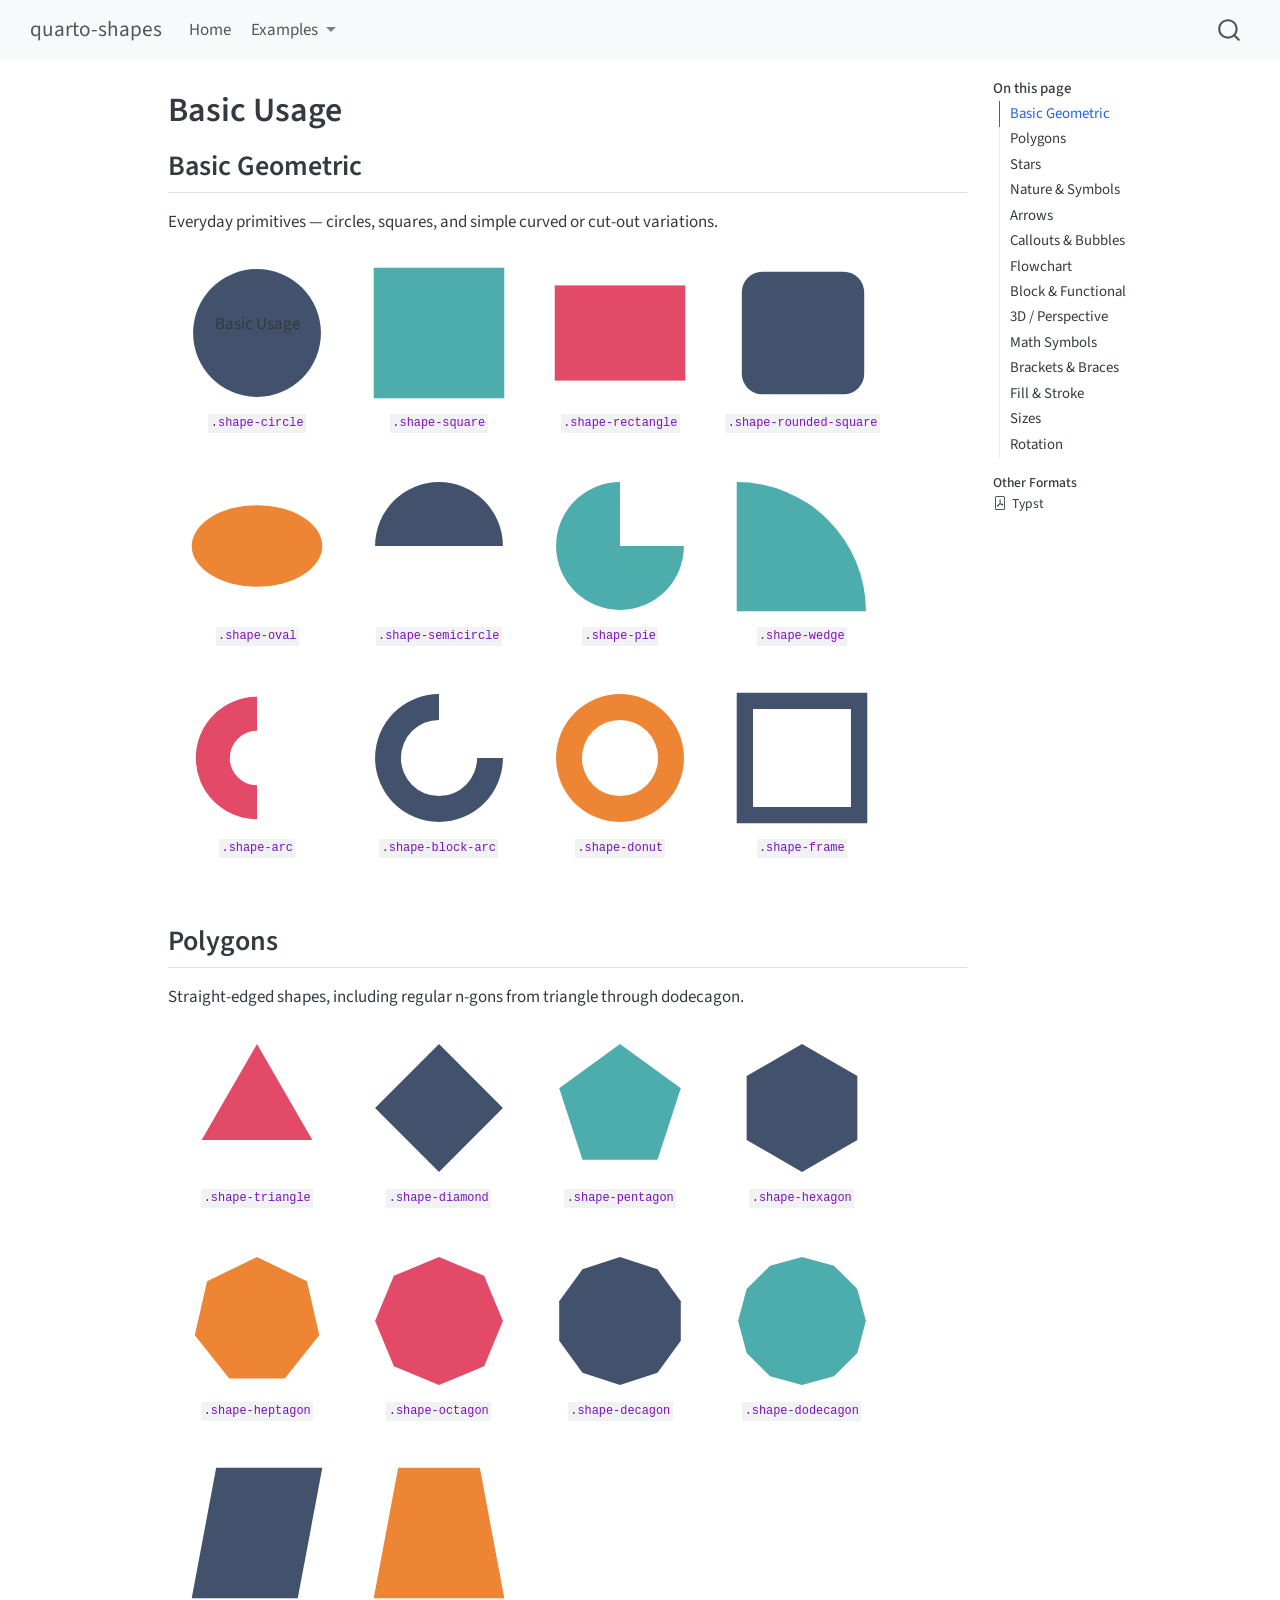
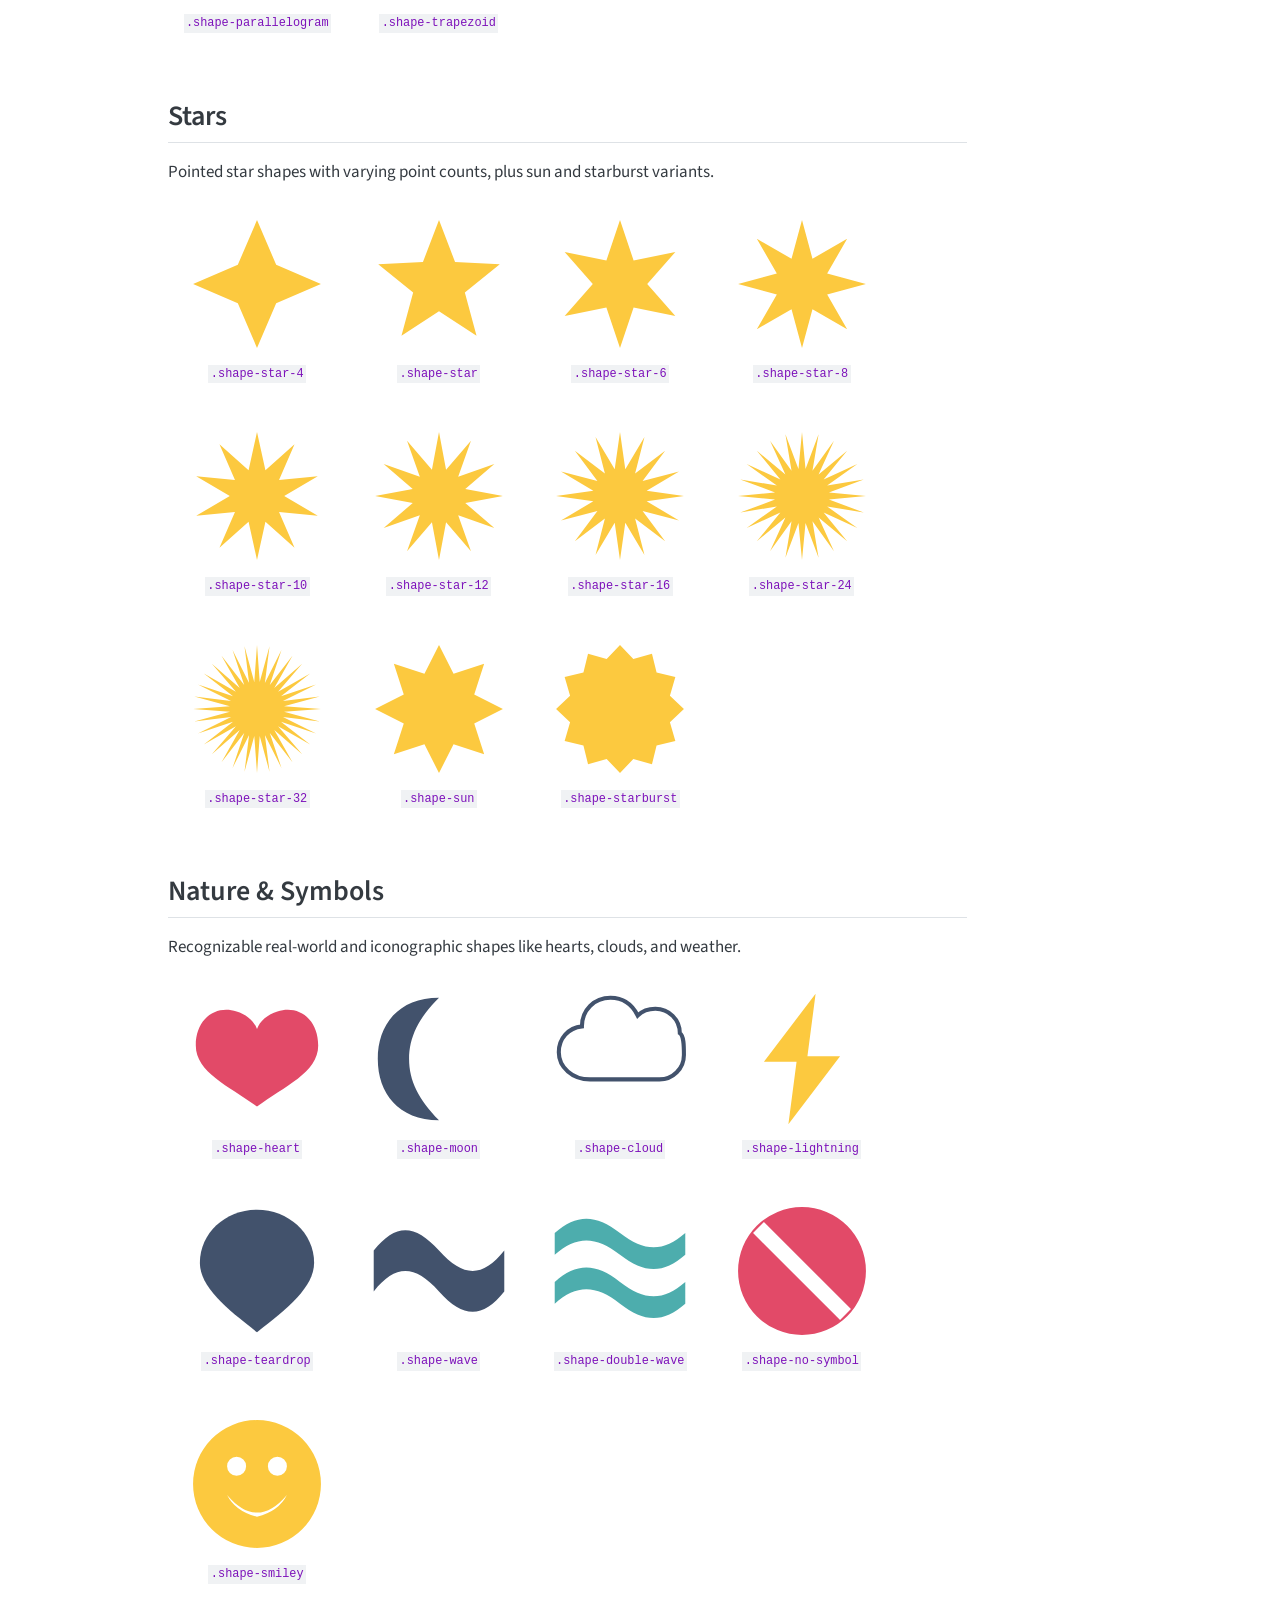
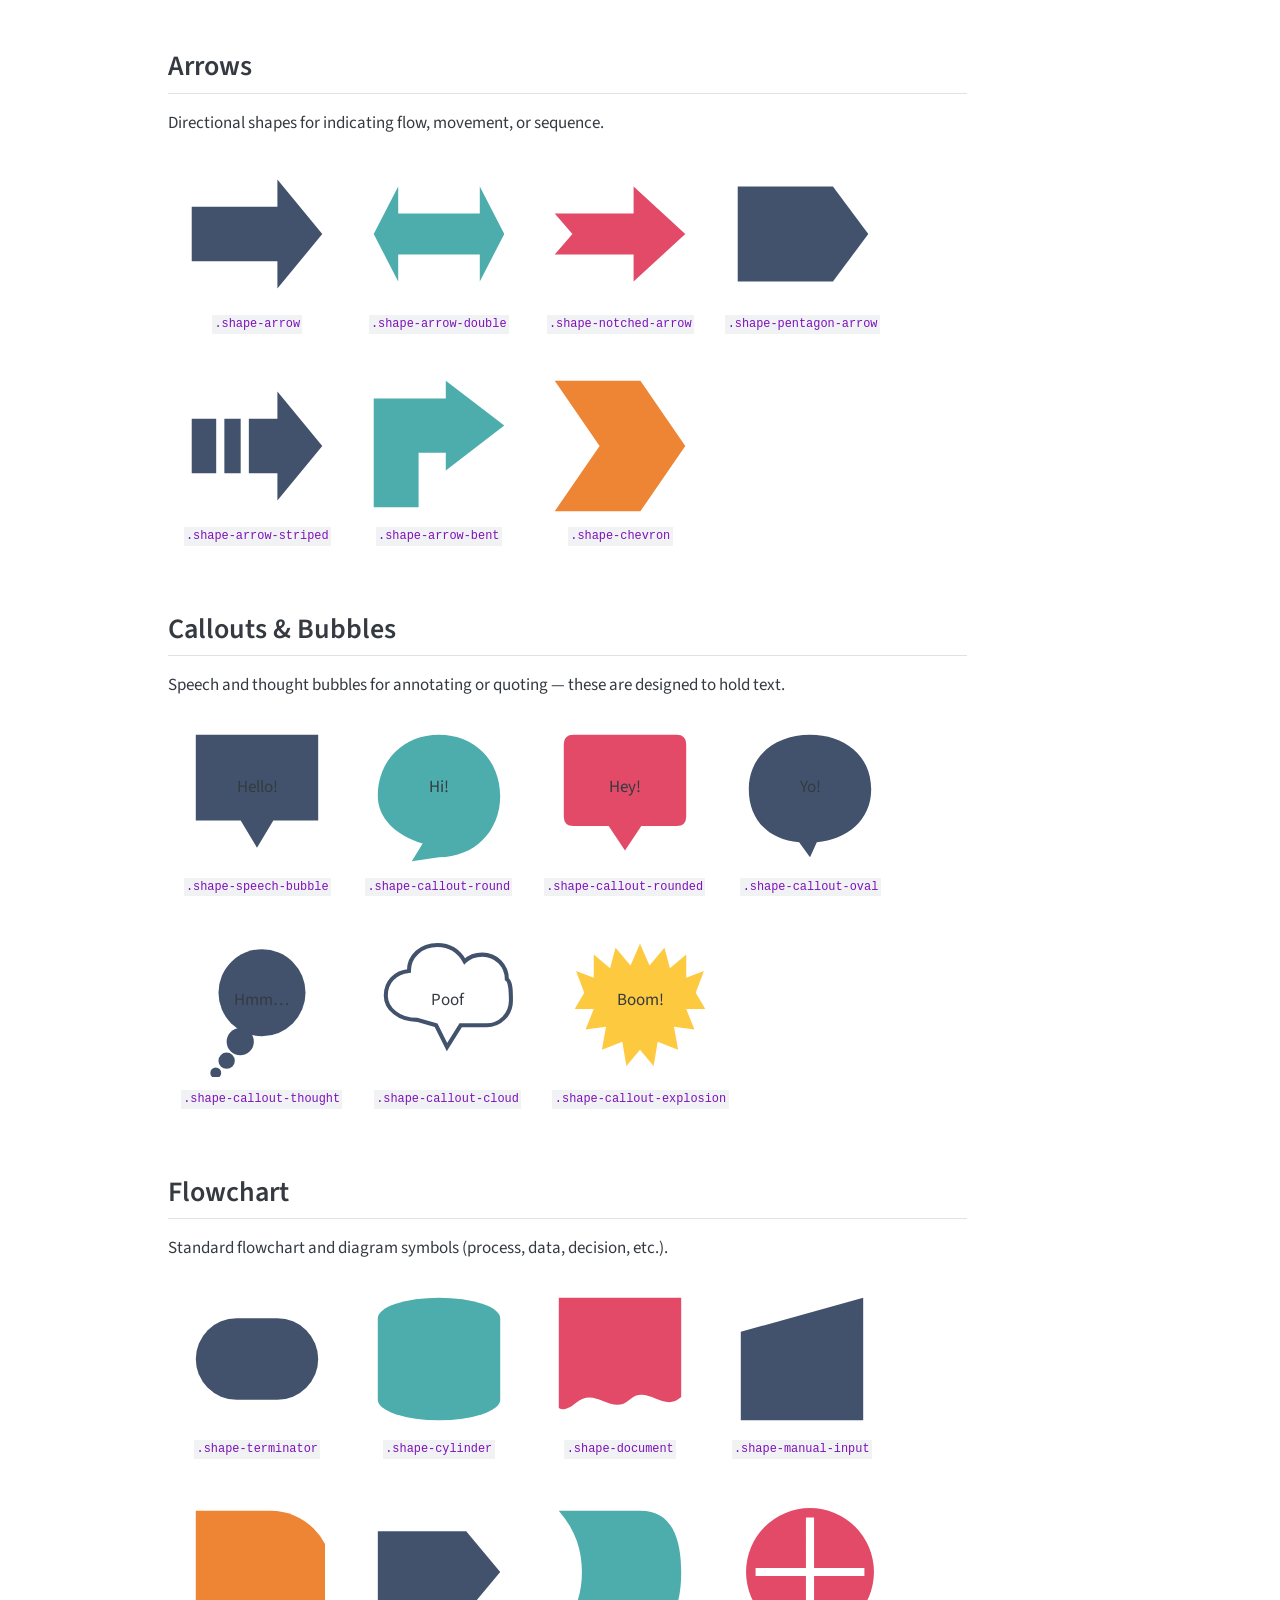
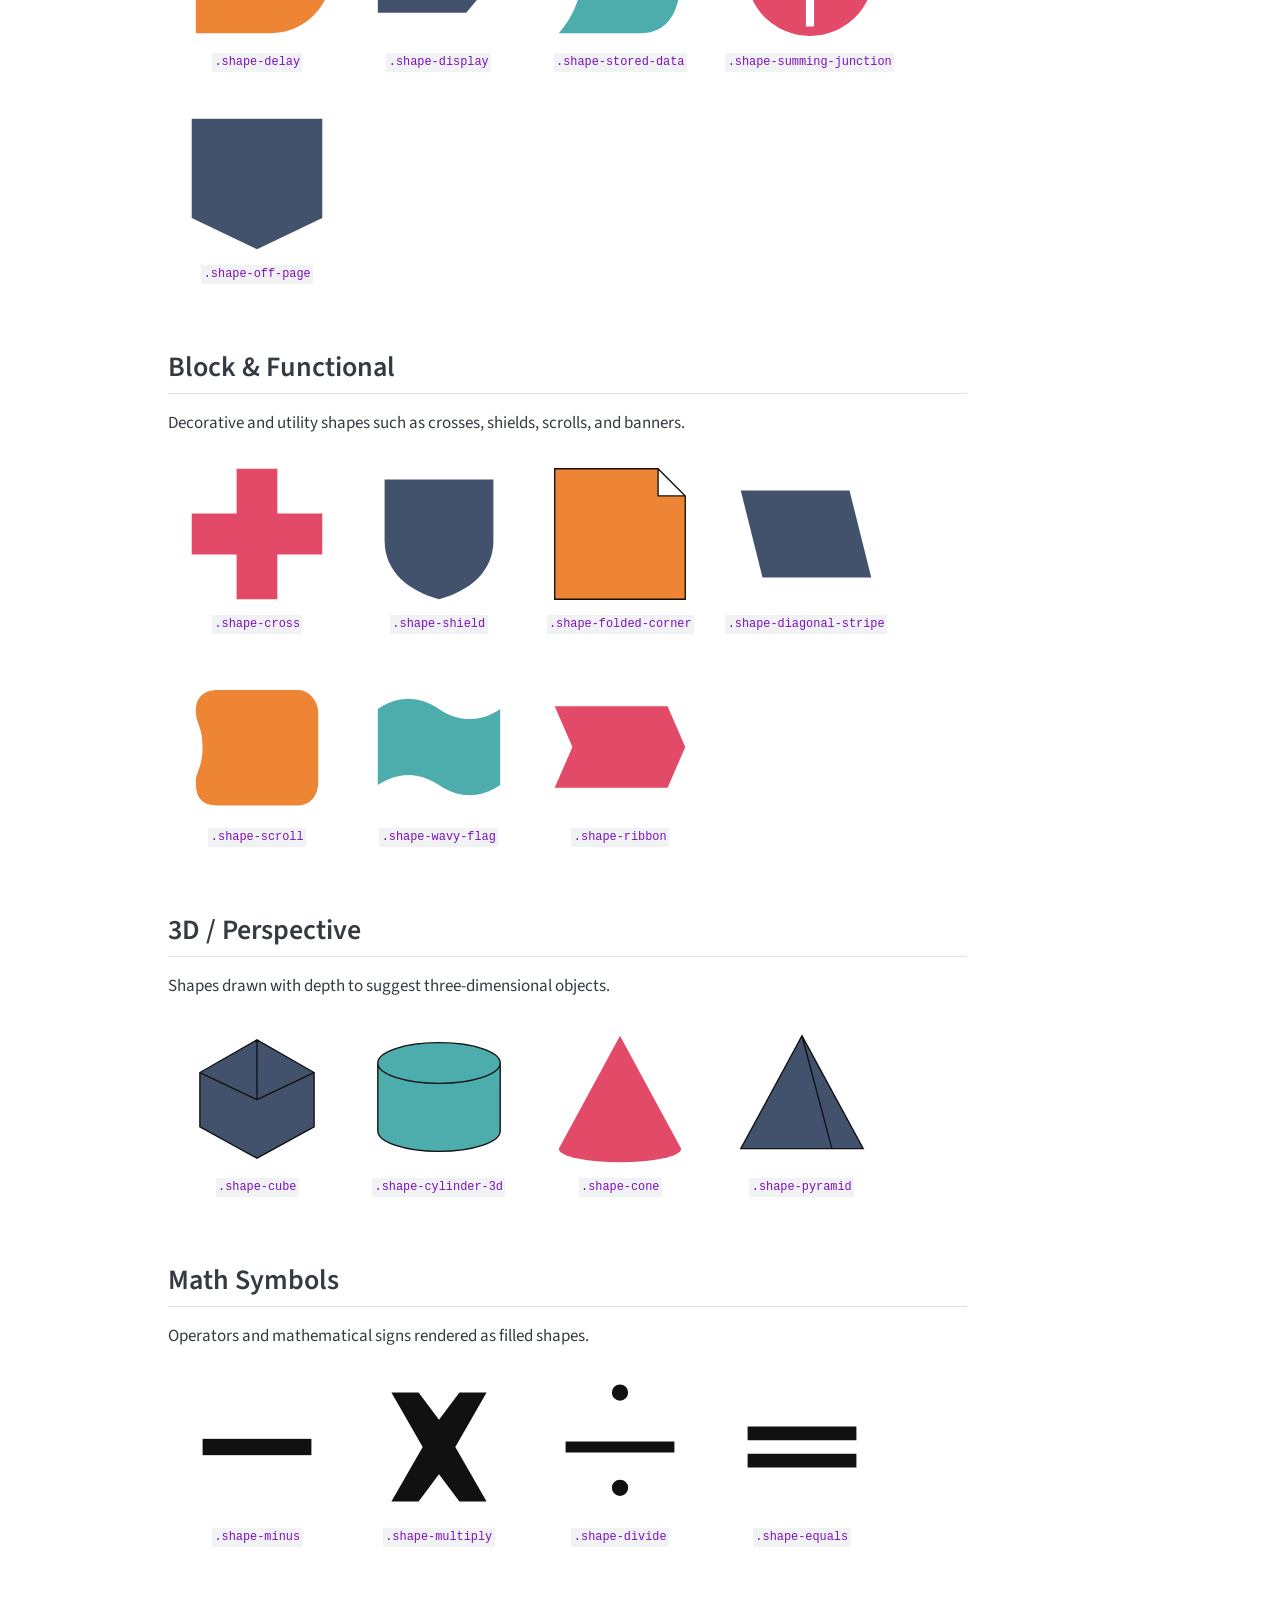
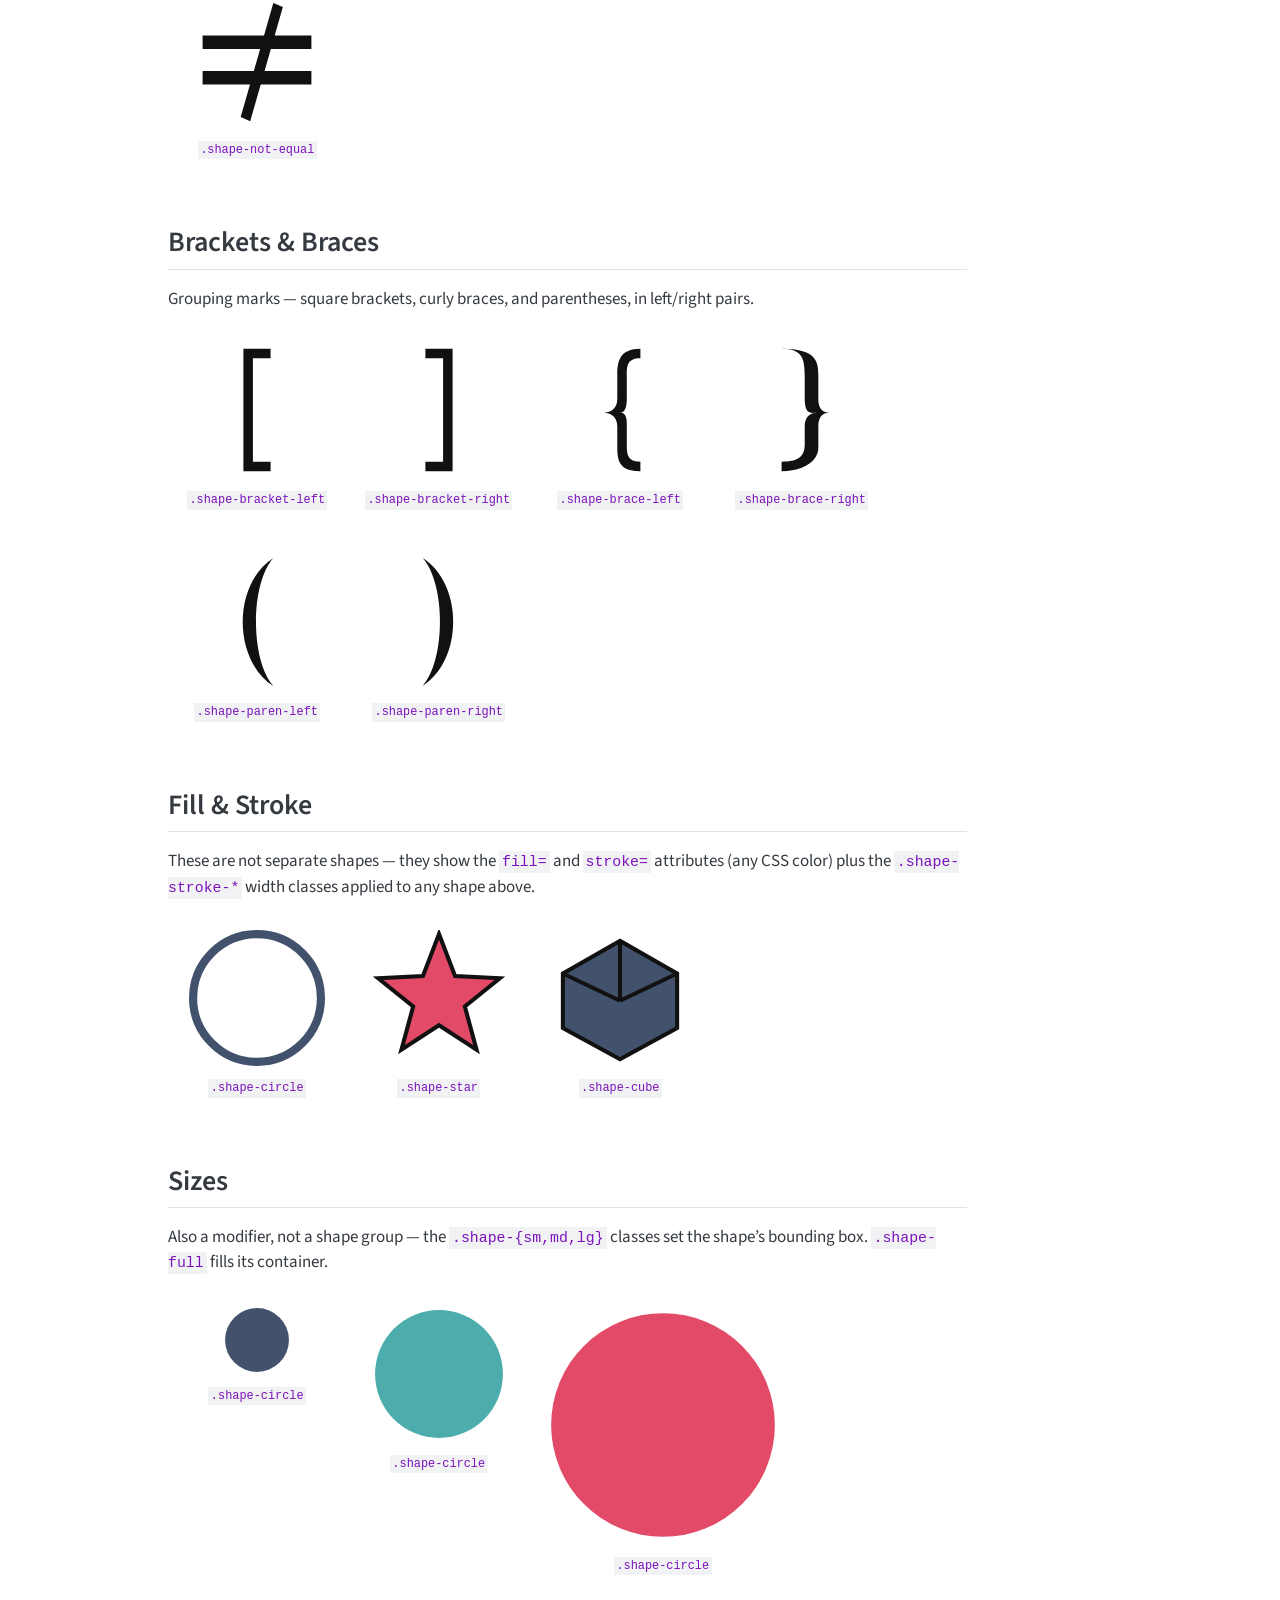
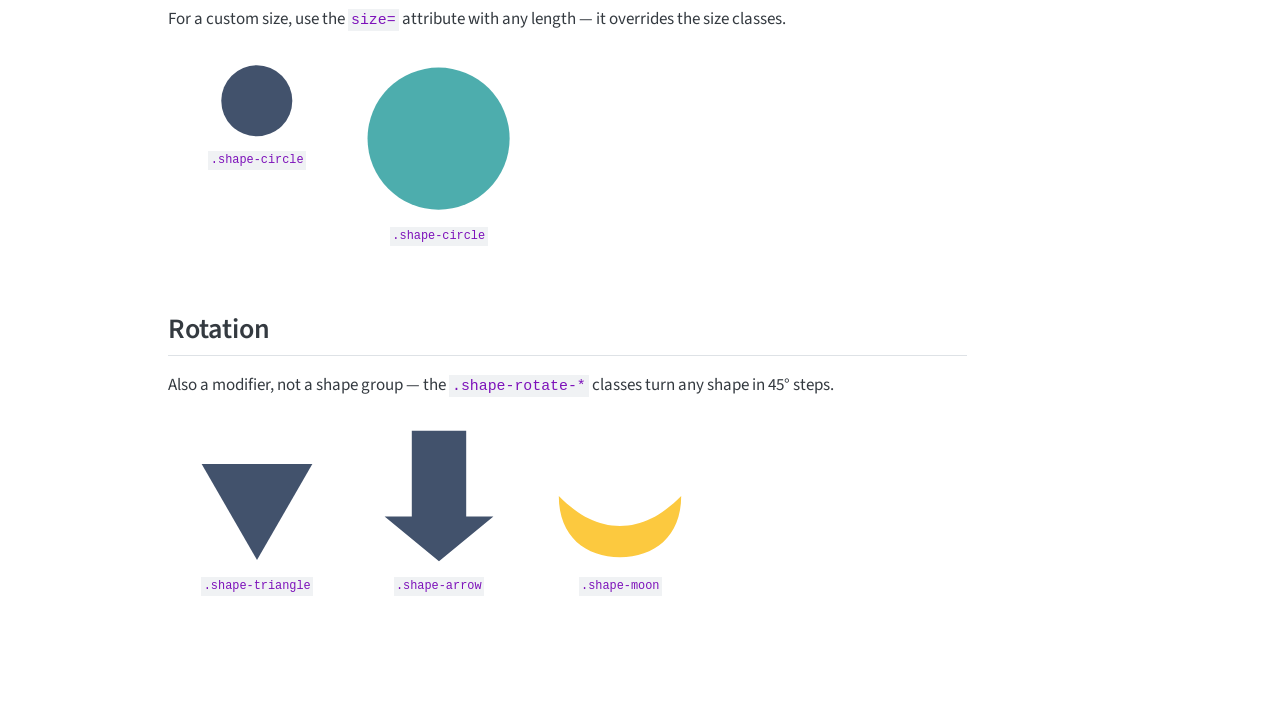
==== commit b5365861: "Add LICENSE, RevealJS example, and registry-readiness fixes - Add MIT LICENSE file and license field" ====
--- a/docs/examples/basic.html
+++ b/docs/examples/basic.html
@@ -105,6 +105,10 @@
     <a class="dropdown-item" href="../examples/basic.html">
  <span class="dropdown-text">Basic Usage</span></a>
   </li>  
+        <li>
+    <a class="dropdown-item" href="../examples/revealjs.html">
+ <span class="dropdown-text">RevealJS Slides</span></a>
+  </li>  
     </ul>
   </li>
 </ul>
@@ -611,11 +615,6 @@
 <div class="shape-wrapper shape-minus shape-md" style="--shape-fill:#111111"><svg class="shape-svg" viewbox="0 0 100 100" xmlns="http://www.w3.org/2000/svg"><rect x="10" y="44" width="80" height="12" class="shape-path"></rect></svg><div class="shape-content">
 </div></div>
 <p><span class="shape-name"><code>.shape-minus</code></span></p>
-</div>
-<div class="shape-item">
-<div class="shape-wrapper shape-cross shape-md" style="--shape-fill:#111111"><svg class="shape-svg" viewbox="0 0 100 100" xmlns="http://www.w3.org/2000/svg"><polygon points="35,2 65,2 65,35 98,35 98,65 65,65 65,98 35,98 35,65 2,65 2,35 35,35" class="shape-path"></polygon></svg><div class="shape-content">
-</div></div>
-<p><span class="shape-name"><code>.shape-cross</code></span></p>
 </div>
 <div class="shape-item">
 <div class="shape-wrapper shape-multiply shape-md" style="--shape-fill:#111111"><svg class="shape-svg" viewbox="0 0 100 100" xmlns="http://www.w3.org/2000/svg"><path d="M15,10 L35,10 L50,30 L65,10 L85,10 L62,50 L85,90 L65,90 L50,70 L35,90 L15,90 L38,50 Z" class="shape-path"></path></svg><div class="shape-content">
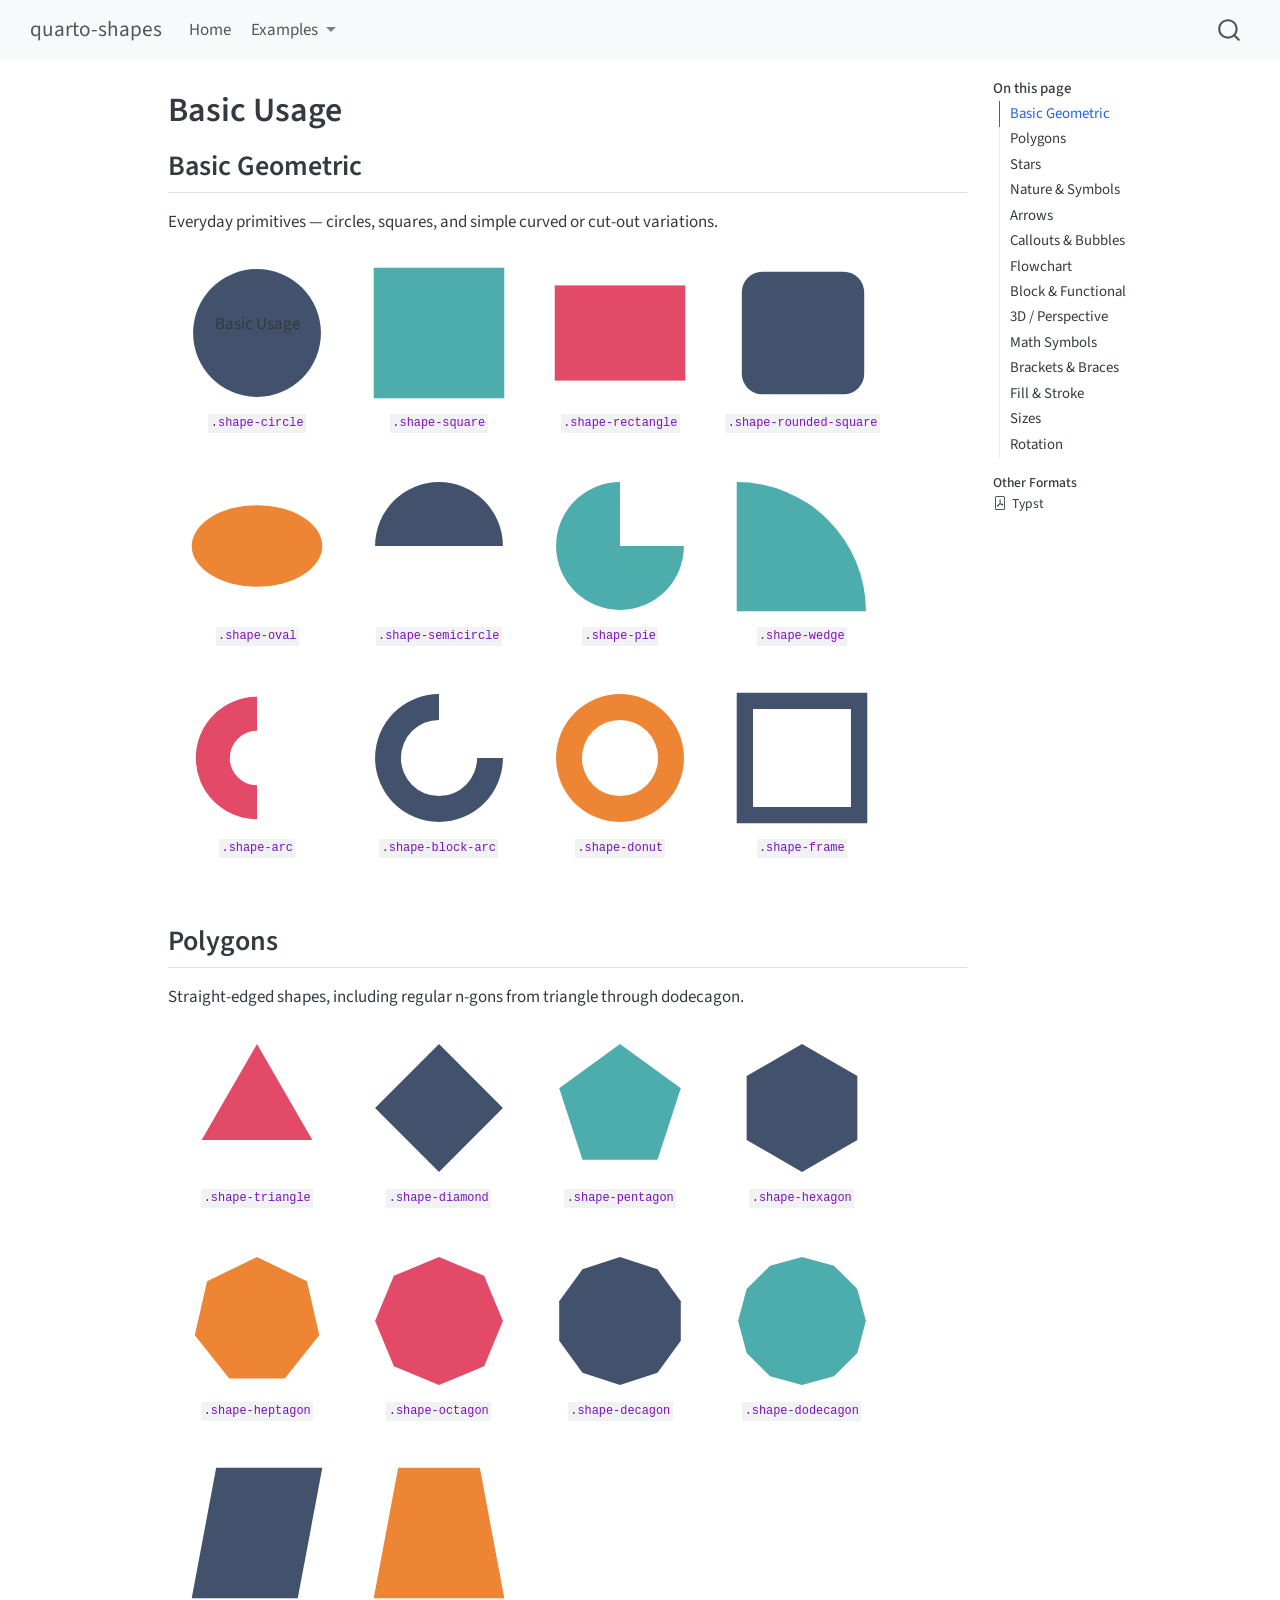
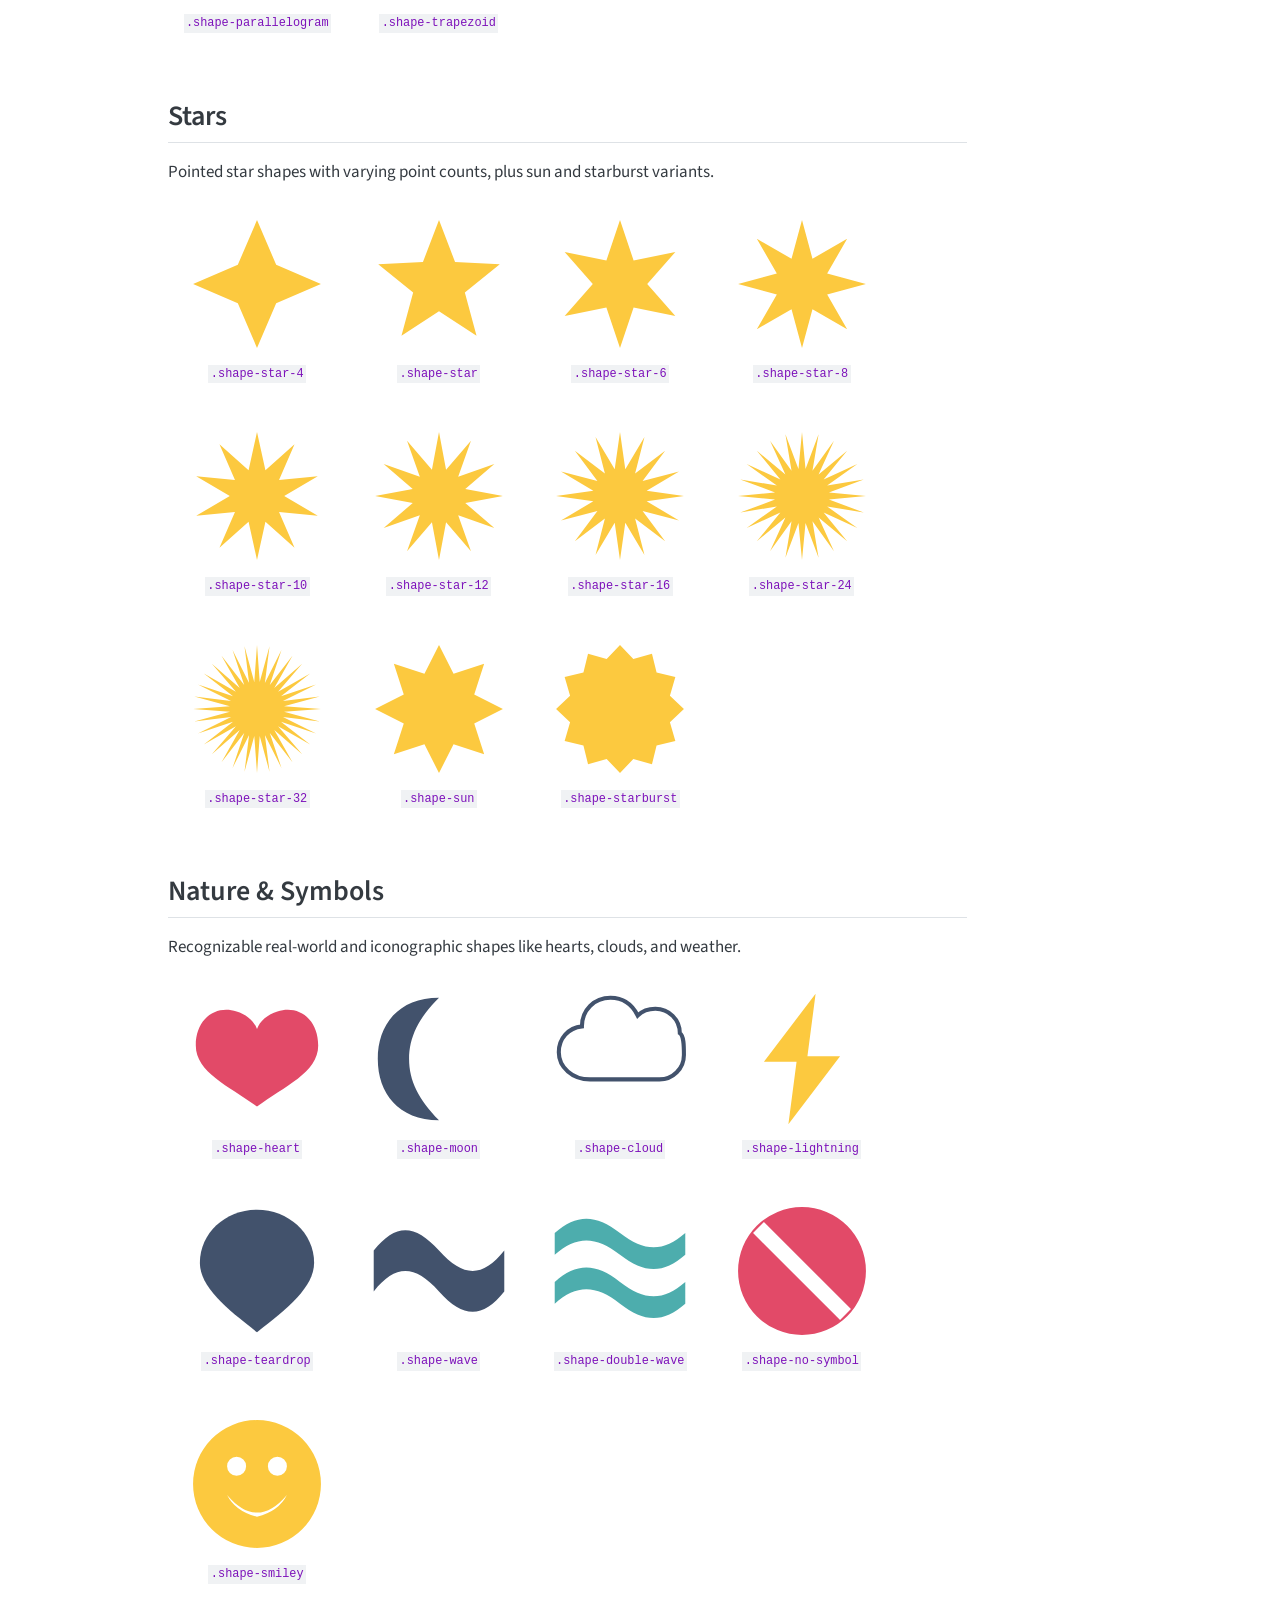
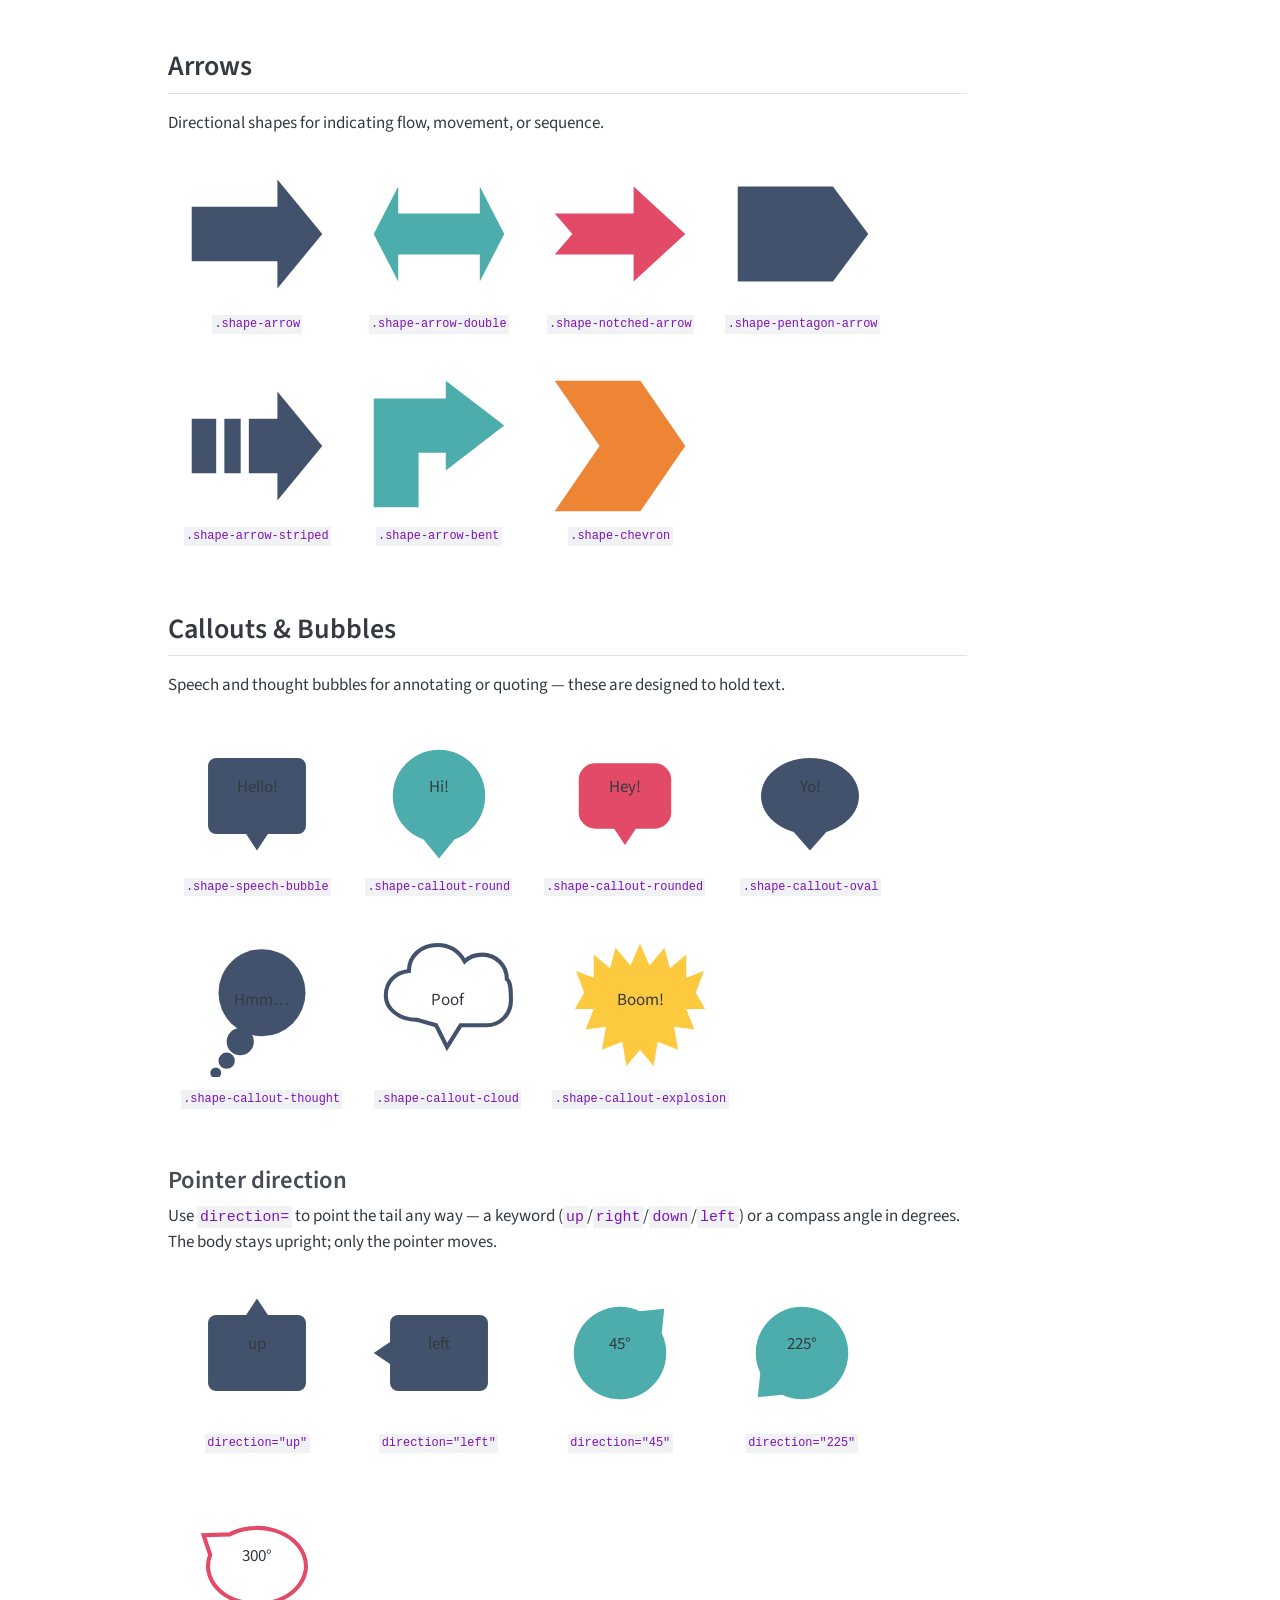
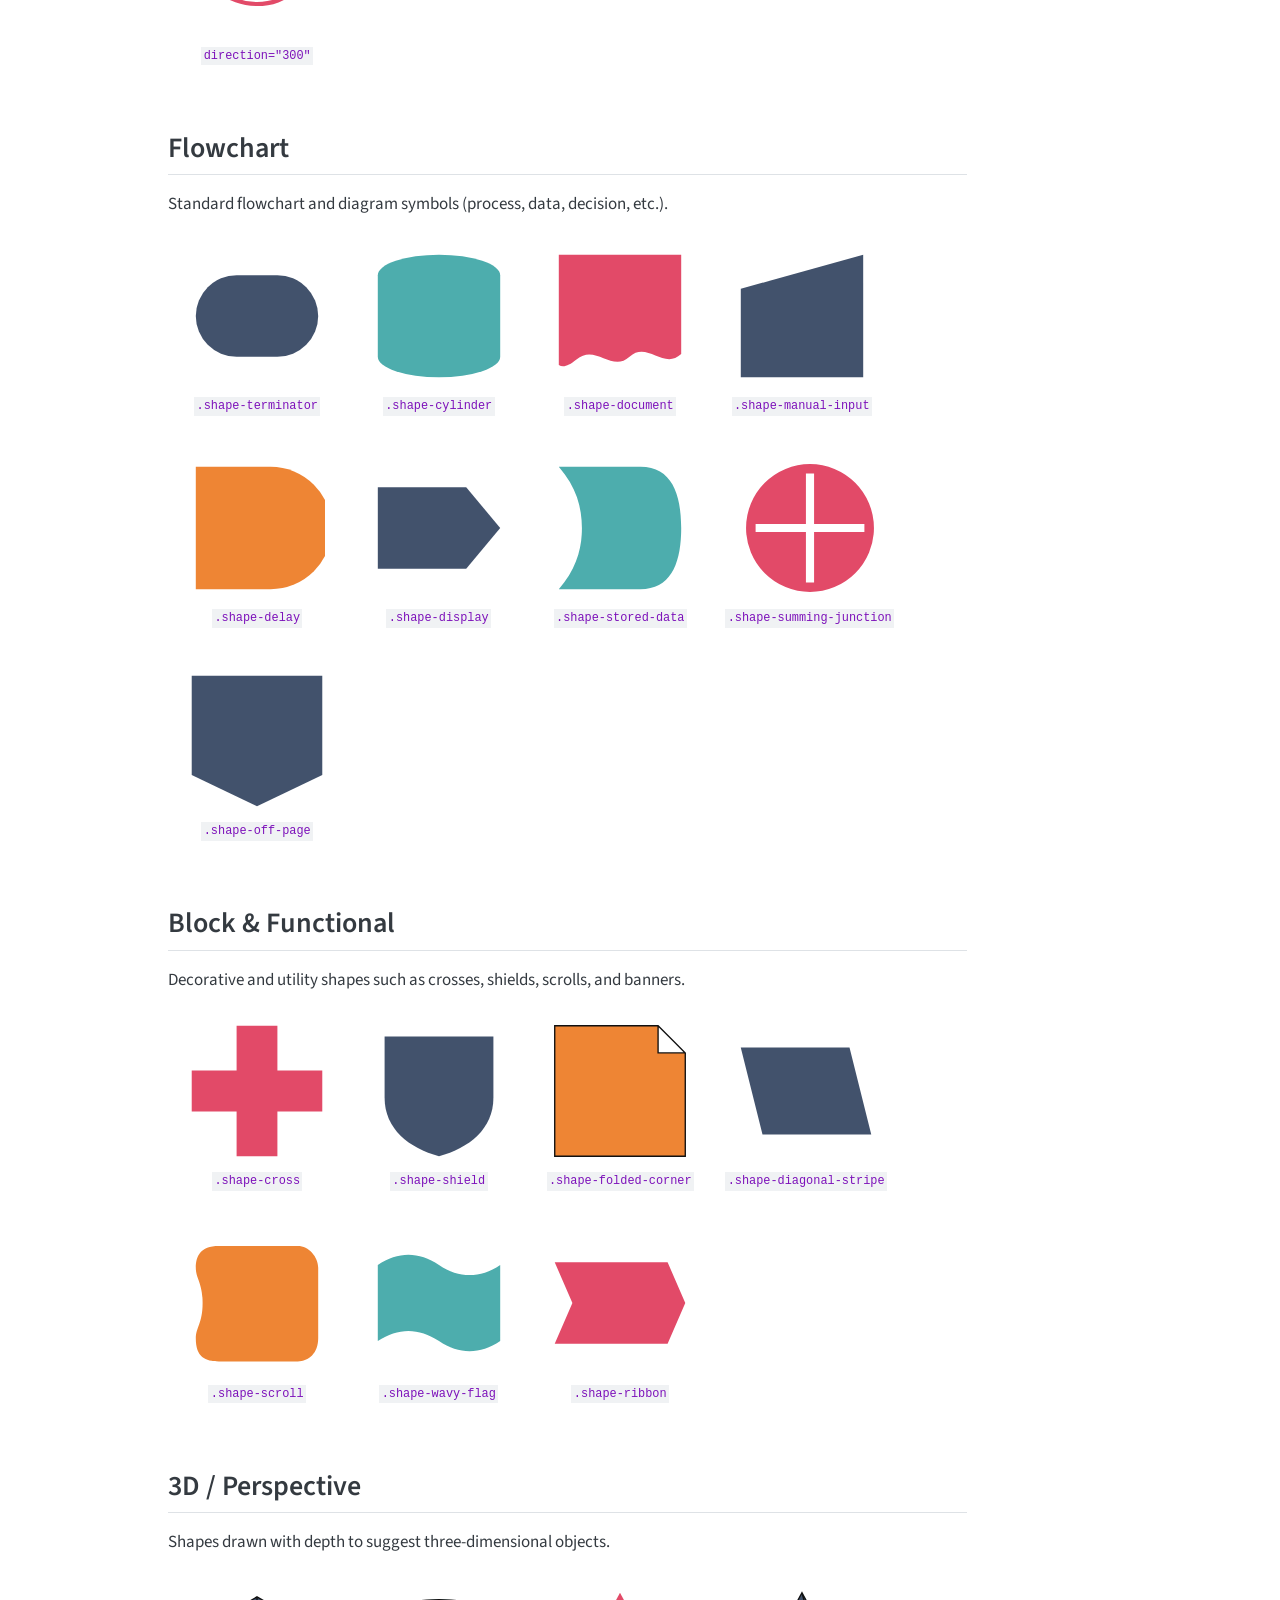
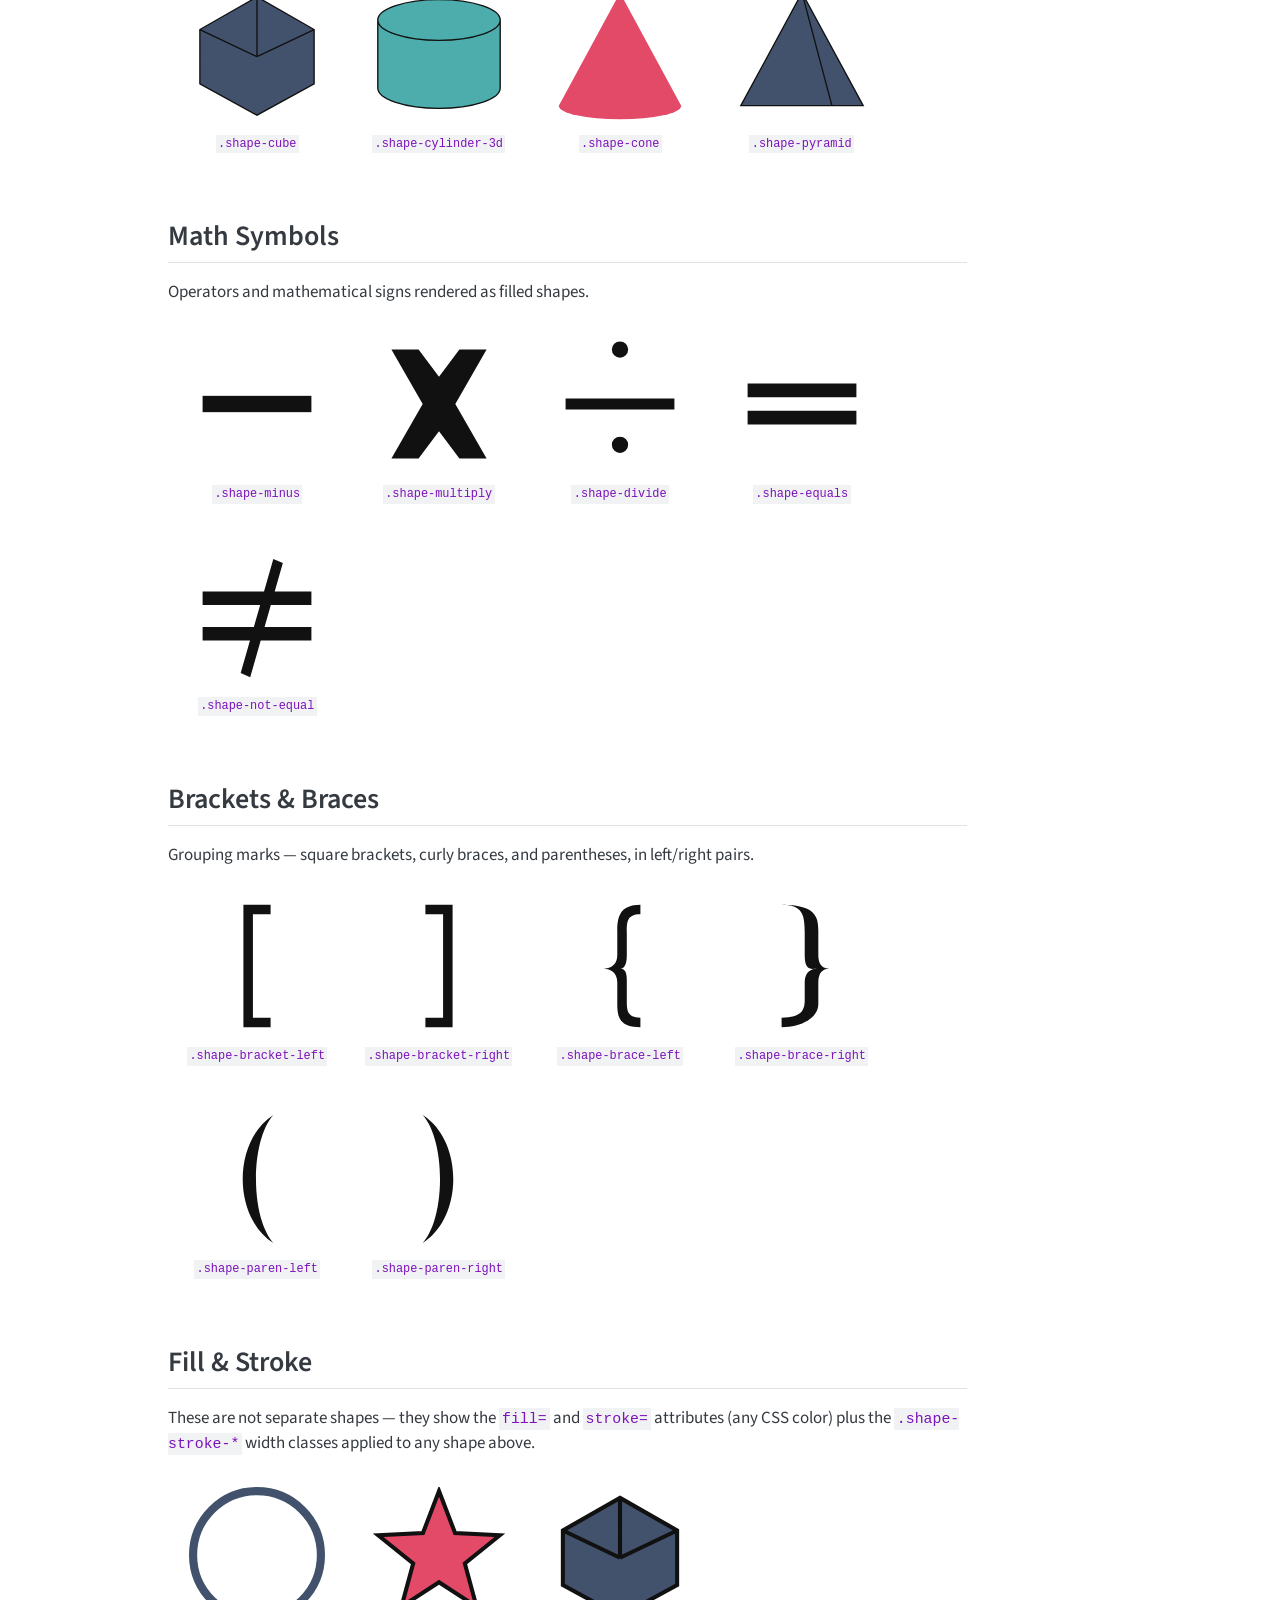
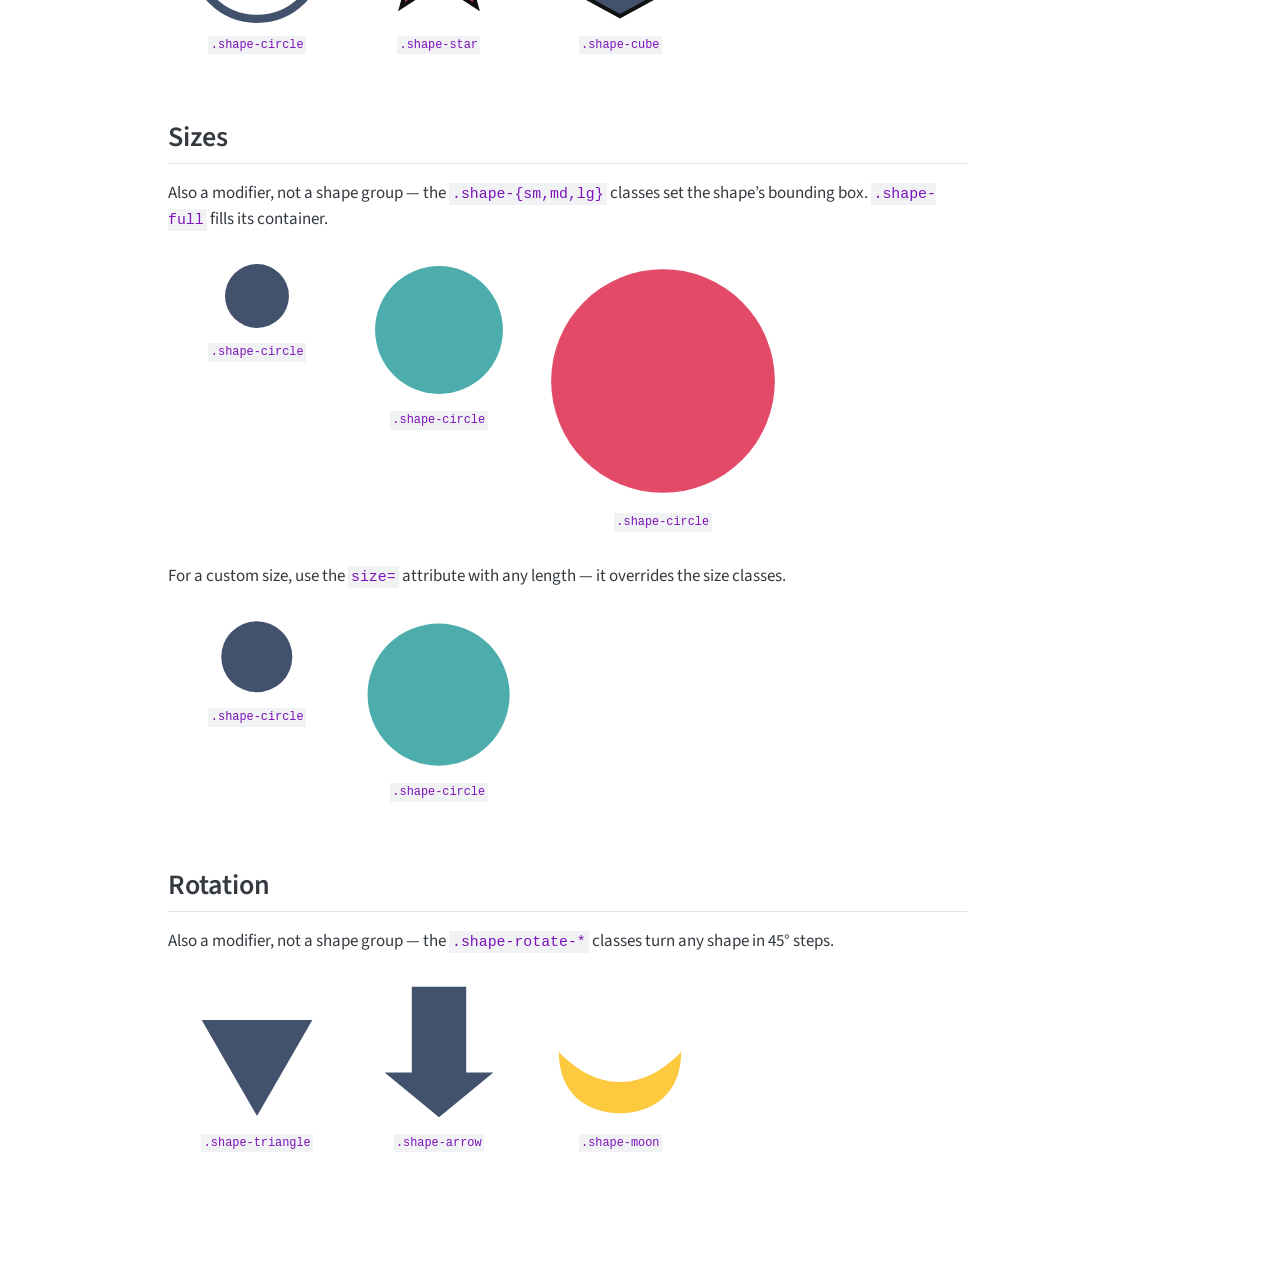
==== commit ee5cc9e0: "add callout pointer directions" ====
--- a/docs/examples/basic.html
+++ b/docs/examples/basic.html
@@ -132,7 +132,10 @@
   <li><a href="#stars" id="toc-stars" class="nav-link" data-scroll-target="#stars">Stars</a></li>
   <li><a href="#nature-symbols" id="toc-nature-symbols" class="nav-link" data-scroll-target="#nature-symbols">Nature &amp; Symbols</a></li>
   <li><a href="#arrows" id="toc-arrows" class="nav-link" data-scroll-target="#arrows">Arrows</a></li>
-  <li><a href="#callouts-bubbles" id="toc-callouts-bubbles" class="nav-link" data-scroll-target="#callouts-bubbles">Callouts &amp; Bubbles</a></li>
+  <li><a href="#callouts-bubbles" id="toc-callouts-bubbles" class="nav-link" data-scroll-target="#callouts-bubbles">Callouts &amp; Bubbles</a>
+  <ul class="collapse">
+  <li><a href="#pointer-direction" id="toc-pointer-direction" class="nav-link" data-scroll-target="#pointer-direction">Pointer direction</a></li>
+  </ul></li>
   <li><a href="#flowchart" id="toc-flowchart" class="nav-link" data-scroll-target="#flowchart">Flowchart</a></li>
   <li><a href="#block-functional" id="toc-block-functional" class="nav-link" data-scroll-target="#block-functional">Block &amp; Functional</a></li>
   <li><a href="#d-perspective" id="toc-d-perspective" class="nav-link" data-scroll-target="#d-perspective">3D / Perspective</a></li>
@@ -454,25 +457,25 @@
 <h2 class="anchored" data-anchor-id="callouts-bubbles">Callouts &amp; Bubbles</h2>
 <p>Speech and thought bubbles for annotating or quoting — these are designed to hold text.</p>
 <div class="shape-item">
-<div class="shape-wrapper shape-speech-bubble shape-md" style="--shape-fill:#42526C"><svg class="shape-svg" viewbox="0 0 100 100" xmlns="http://www.w3.org/2000/svg"><path d="M5,5 L95,5 L95,68 L62,68 L50,88 L38,68 L5,68 Z" class="shape-path"></path></svg><div class="shape-content">
+<div class="shape-wrapper shape-speech-bubble shape-md" style="--shape-fill:#42526C"><svg class="shape-svg" viewbox="0 0 100 100" xmlns="http://www.w3.org/2000/svg"><path d="M20.00,22.00 L80.00,22.00 A6 6 0 0 1 86.00,28.00 L86.00,72.00 A6 6 0 0 1 80.00,78.00 L58.00,78.00 L50.00,90.00 L42.00,78.00 L20.00,78.00 A6 6 0 0 1 14.00,72.00 L14.00,28.00 A6 6 0 0 1 20.00,22.00 Z" class="shape-path"></path></svg><div class="shape-content">
 <p>Hello!</p>
 </div></div>
 <p><span class="shape-name"><code>.shape-speech-bubble</code></span></p>
 </div>
 <div class="shape-item">
-<div class="shape-wrapper shape-callout-round shape-md" style="--shape-fill:#4DADAD"><svg class="shape-svg" viewbox="0 0 100 100" xmlns="http://www.w3.org/2000/svg"><path d="M50,5 C76,5 95,24 95,50 C95,76 76,95 50,95 L30,98 L38,85 C18,79 5,66 5,50 C5,24 24,5 50,5 Z" class="shape-path"></path></svg><div class="shape-content">
+<div class="shape-wrapper shape-callout-round shape-md" style="--shape-fill:#4DADAD"><svg class="shape-svg" viewbox="0 0 100 100" xmlns="http://www.w3.org/2000/svg"><path d="M38.66,82.05 A34,34 0 1 1 61.34,82.05 L50.00,96.00 Z" class="shape-path"></path></svg><div class="shape-content">
 <p>Hi!</p>
 </div></div>
 <p><span class="shape-name"><code>.shape-callout-round</code></span></p>
 </div>
 <div class="shape-item">
-<div class="shape-wrapper shape-callout-rounded shape-md" style="--shape-fill:#E24A68"><svg class="shape-svg" viewbox="0 0 100 100" xmlns="http://www.w3.org/2000/svg"><path d="M12,5 Q5,5 5,12 L5,65 Q5,72 12,72 L38,72 L50,90 L62,72 L88,72 Q95,72 95,65 L95,12 Q95,5 88,5 Z" class="shape-path"></path></svg><div class="shape-content">
+<div class="shape-wrapper shape-callout-rounded shape-md" style="--shape-fill:#E24A68"><svg class="shape-svg" viewbox="0 0 100 100" xmlns="http://www.w3.org/2000/svg"><path d="M28.00,26.00 L72.00,26.00 A12 12 0 0 1 84.00,38.00 L84.00,62.00 A12 12 0 0 1 72.00,74.00 L58.00,74.00 L50.00,86.00 L42.00,74.00 L28.00,74.00 A12 12 0 0 1 16.00,62.00 L16.00,38.00 A12 12 0 0 1 28.00,26.00 Z" class="shape-path"></path></svg><div class="shape-content">
 <p>Hey!</p>
 </div></div>
 <p><span class="shape-name"><code>.shape-callout-rounded</code></span></p>
 </div>
 <div class="shape-item">
-<div class="shape-wrapper shape-callout-oval shape-md" style="--shape-fill:#42526C"><svg class="shape-svg" viewbox="0 0 100 100" xmlns="http://www.w3.org/2000/svg"><path d="M50,5 C75,5 95,20 95,45 C95,68 77,82 55,84 L50,95 L42,84 C20,82 5,68 5,45 C5,20 25,5 50,5 Z" class="shape-path"></path></svg><div class="shape-content">
+<div class="shape-wrapper shape-callout-oval shape-md" style="--shape-fill:#42526C"><svg class="shape-svg" viewbox="0 0 100 100" xmlns="http://www.w3.org/2000/svg"><path d="M37.99,76.40 A36,28 0 1 1 62.01,76.40 L50.00,90.00 Z" class="shape-path"></path></svg><div class="shape-content">
 <p>Yo!</p>
 </div></div>
 <p><span class="shape-name"><code>.shape-callout-oval</code></span></p>
@@ -495,6 +498,40 @@
 </div></div>
 <p><span class="shape-name"><code>.shape-callout-explosion</code></span></p>
 </div>
+<section id="pointer-direction" class="level3">
+<h3 class="anchored" data-anchor-id="pointer-direction">Pointer direction</h3>
+<p>Use <code>direction=</code> to point the tail any way — a keyword (<code>up</code>/<code>right</code>/<code>down</code>/<code>left</code>) or a compass angle in degrees. The body stays upright; only the pointer moves.</p>
+<div class="shape-item">
+<div class="shape-wrapper shape-speech-bubble shape-md" style="--shape-fill:#42526C"><svg class="shape-svg" viewbox="0 0 100 100" xmlns="http://www.w3.org/2000/svg"><path d="M20.00,22.00 L42.00,22.00 L50.00,10.00 L58.00,22.00 L80.00,22.00 A6 6 0 0 1 86.00,28.00 L86.00,72.00 A6 6 0 0 1 80.00,78.00 L20.00,78.00 A6 6 0 0 1 14.00,72.00 L14.00,28.00 A6 6 0 0 1 20.00,22.00 Z" class="shape-path"></path></svg><div class="shape-content">
+<p>up</p>
+</div></div>
+<p><span class="shape-name"><code>direction="up"</code></span></p>
+</div>
+<div class="shape-item">
+<div class="shape-wrapper shape-speech-bubble shape-md" style="--shape-fill:#42526C"><svg class="shape-svg" viewbox="0 0 100 100" xmlns="http://www.w3.org/2000/svg"><path d="M20.00,22.00 L80.00,22.00 A6 6 0 0 1 86.00,28.00 L86.00,72.00 A6 6 0 0 1 80.00,78.00 L20.00,78.00 A6 6 0 0 1 14.00,72.00 L14.00,58.00 L2.00,50.00 L14.00,42.00 L14.00,28.00 A6 6 0 0 1 20.00,22.00 Z" class="shape-path"></path></svg><div class="shape-content">
+<p>left</p>
+</div></div>
+<p><span class="shape-name"><code>direction="left"</code></span></p>
+</div>
+<div class="shape-item">
+<div class="shape-wrapper shape-callout-round shape-md" style="--shape-fill:#4DADAD"><svg class="shape-svg" viewbox="0 0 100 100" xmlns="http://www.w3.org/2000/svg"><path d="M80.68,35.35 A34,34 0 1 1 64.65,19.32 L82.53,17.47 Z" class="shape-path"></path></svg><div class="shape-content">
+<p>45°</p>
+</div></div>
+<p><span class="shape-name"><code>direction="45"</code></span></p>
+</div>
+<div class="shape-item">
+<div class="shape-wrapper shape-callout-round shape-md" style="--shape-fill:#4DADAD"><svg class="shape-svg" viewbox="0 0 100 100" xmlns="http://www.w3.org/2000/svg"><path d="M19.32,64.65 A34,34 0 1 1 35.35,80.68 L17.47,82.53 Z" class="shape-path"></path></svg><div class="shape-content">
+<p>225°</p>
+</div></div>
+<p><span class="shape-name"><code>direction="225"</code></span></p>
+</div>
+<div class="shape-item">
+<div class="shape-wrapper shape-callout-oval shape-stroke-md shape-md" style="--shape-fill:none;--shape-stroke:#E24A68"><svg class="shape-svg" viewbox="0 0 100 100" xmlns="http://www.w3.org/2000/svg"><path d="M29.90,26.77 A36,28 0 1 1 15.59,41.76 L10.70,27.31 Z" class="shape-path"></path></svg><div class="shape-content">
+<p>300°</p>
+</div></div>
+<p><span class="shape-name"><code>direction="300"</code></span></p>
+</div>
+</section>
 </section>
 <section id="flowchart" class="level2">
 <h2 class="anchored" data-anchor-id="flowchart">Flowchart</h2>
--- a/docs/site_libs/quarto-contrib/shapes-0.1.0/shapes.css
+++ b/docs/site_libs/quarto-contrib/shapes-0.1.0/shapes.css
@@ -33,8 +33,8 @@
 .shape-lg   { --shape-size: 14rem; }
 .shape-full { --shape-size: 100%; }
 
-/* Centering */
-.shape-center { margin-inline: auto; }
+/* Centering — needs block display for auto margins to take effect */
+.shape-center { display: block; margin-inline: auto; }
 
 /* Rotation */
 .shape-rotate-45  { --shape-rotate: 45deg; }
